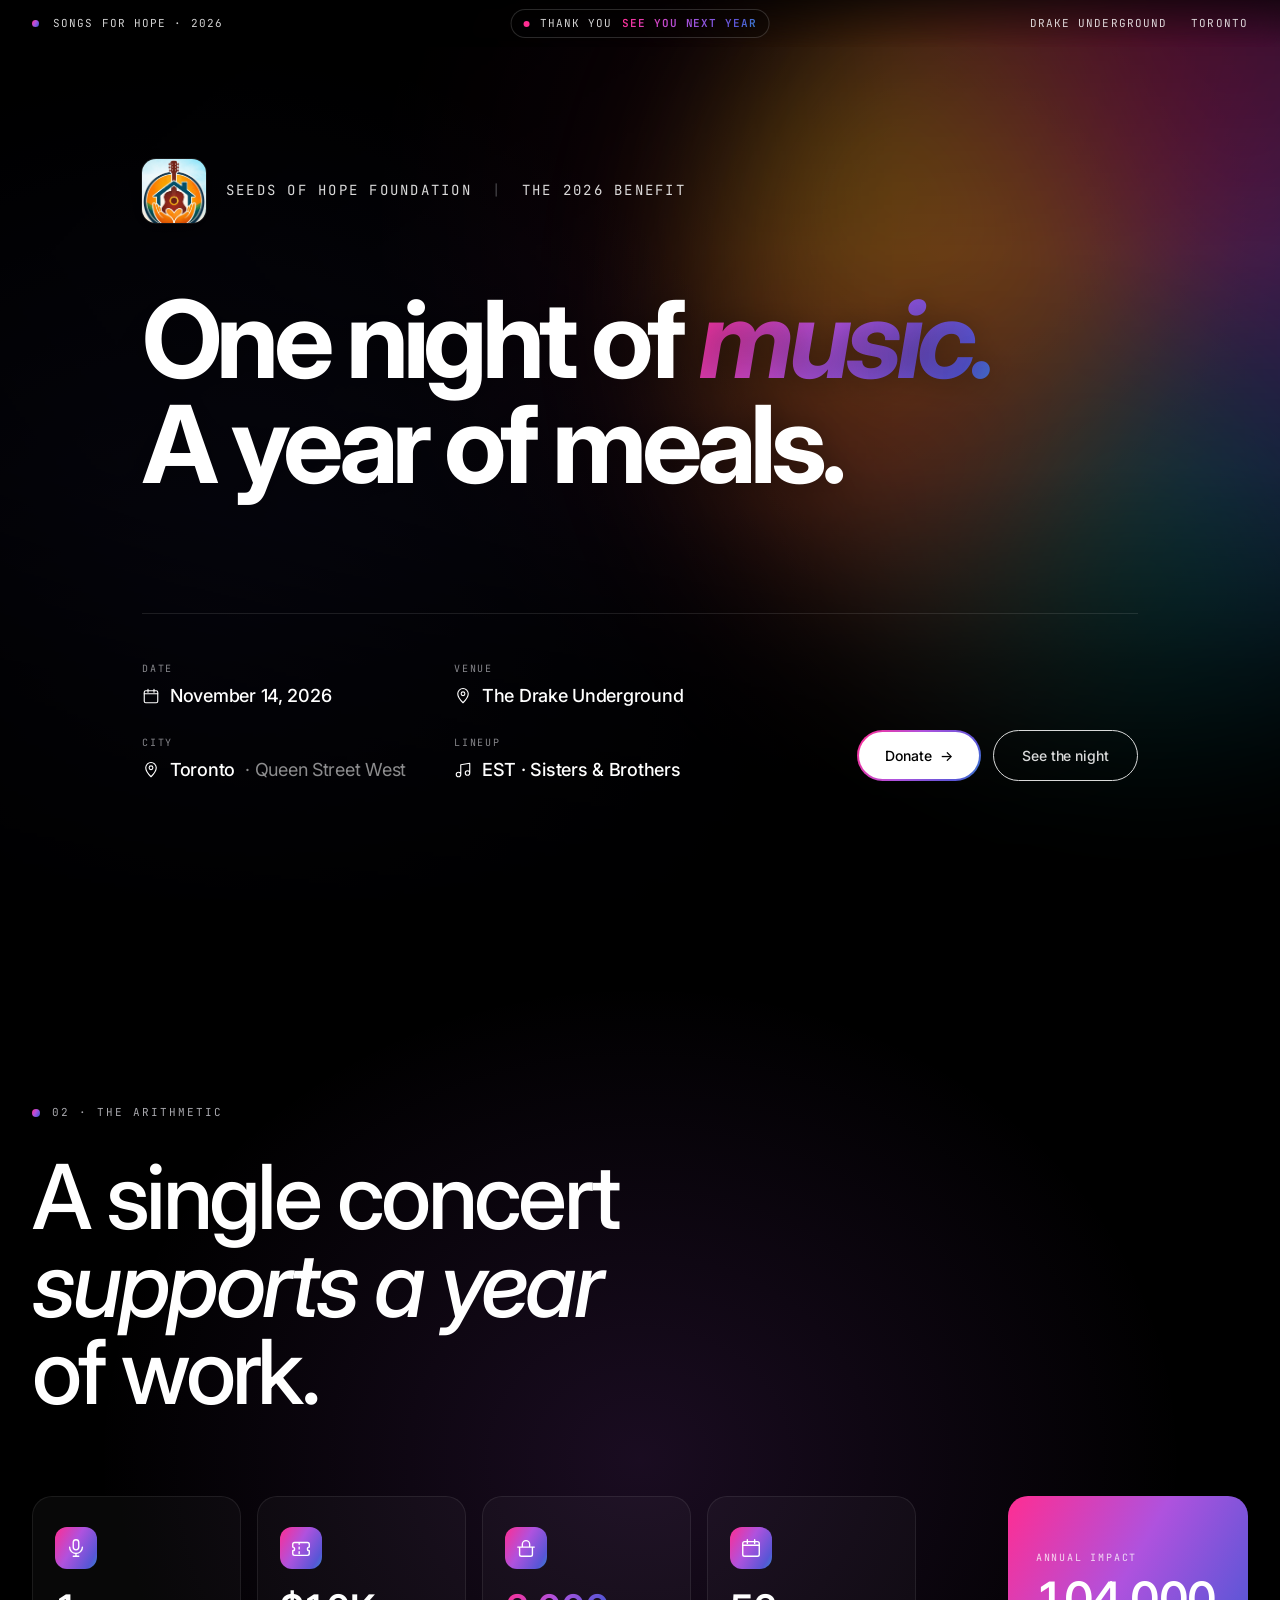
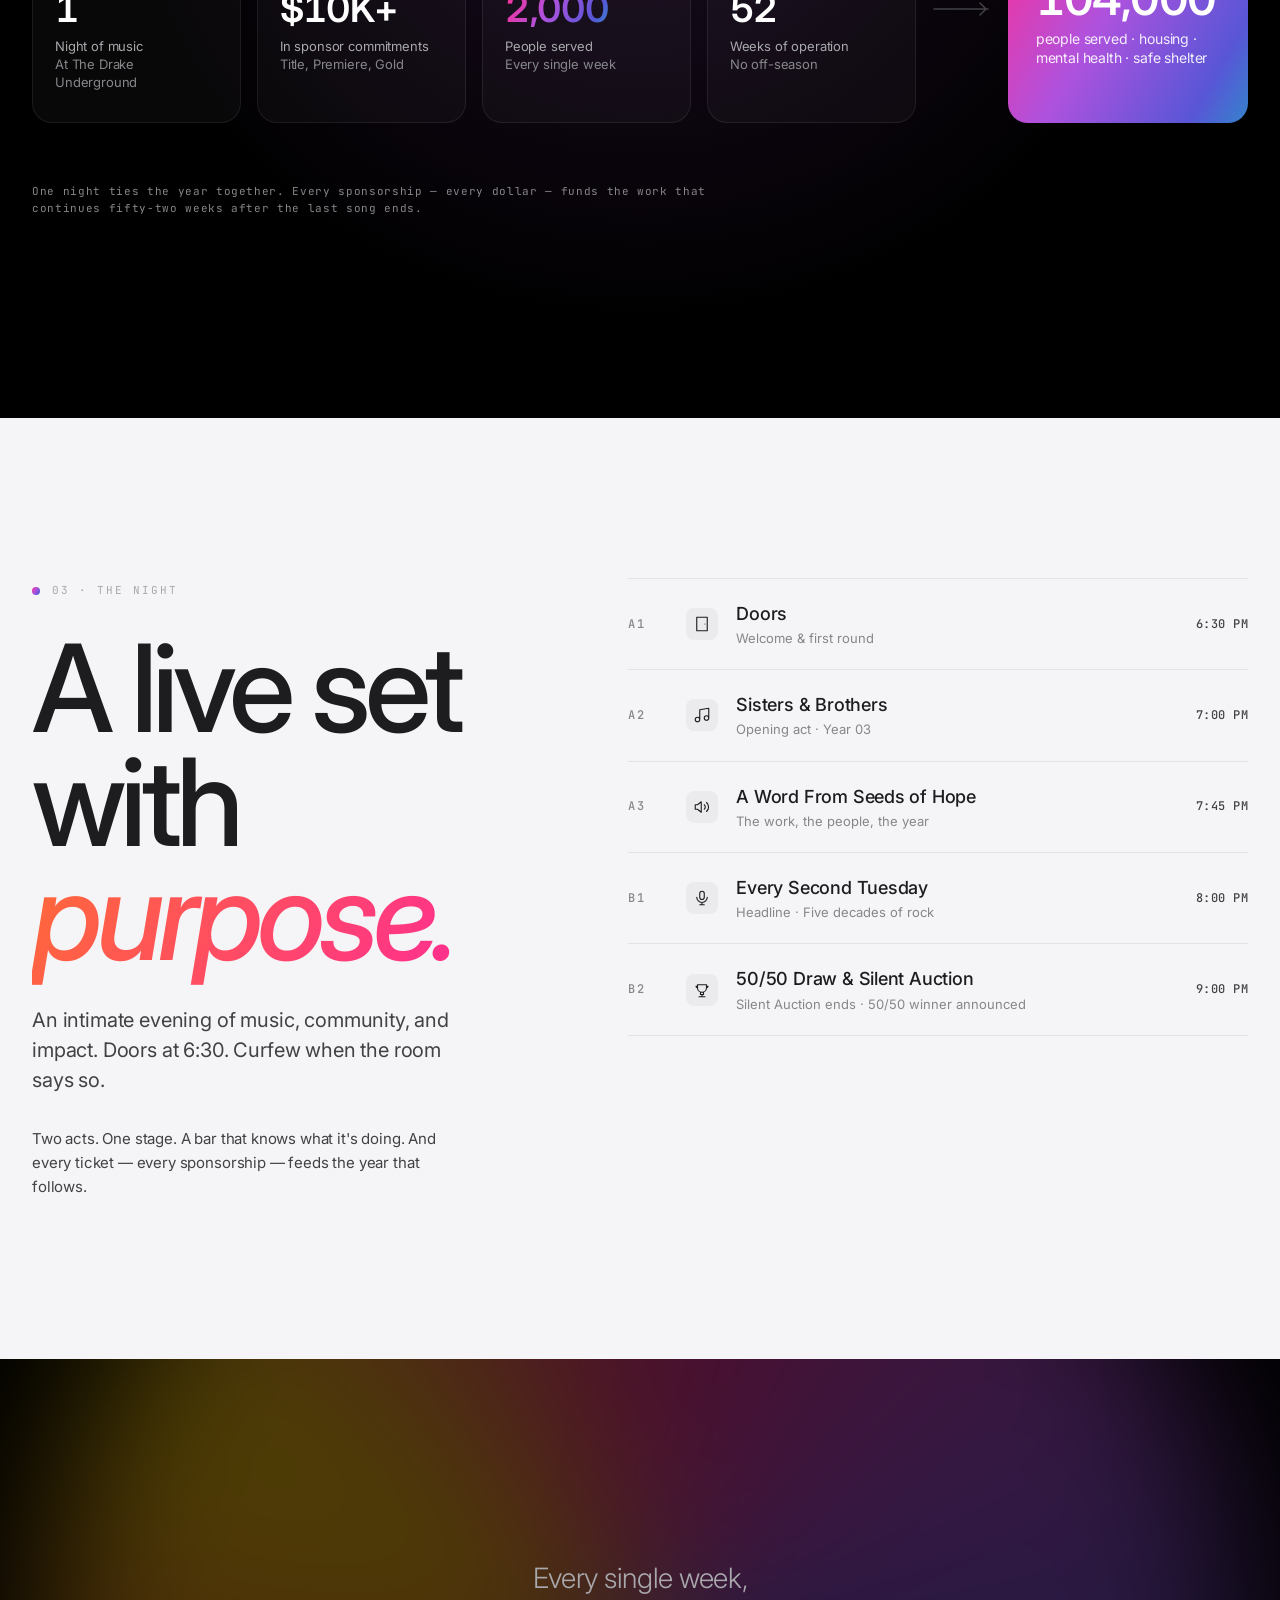
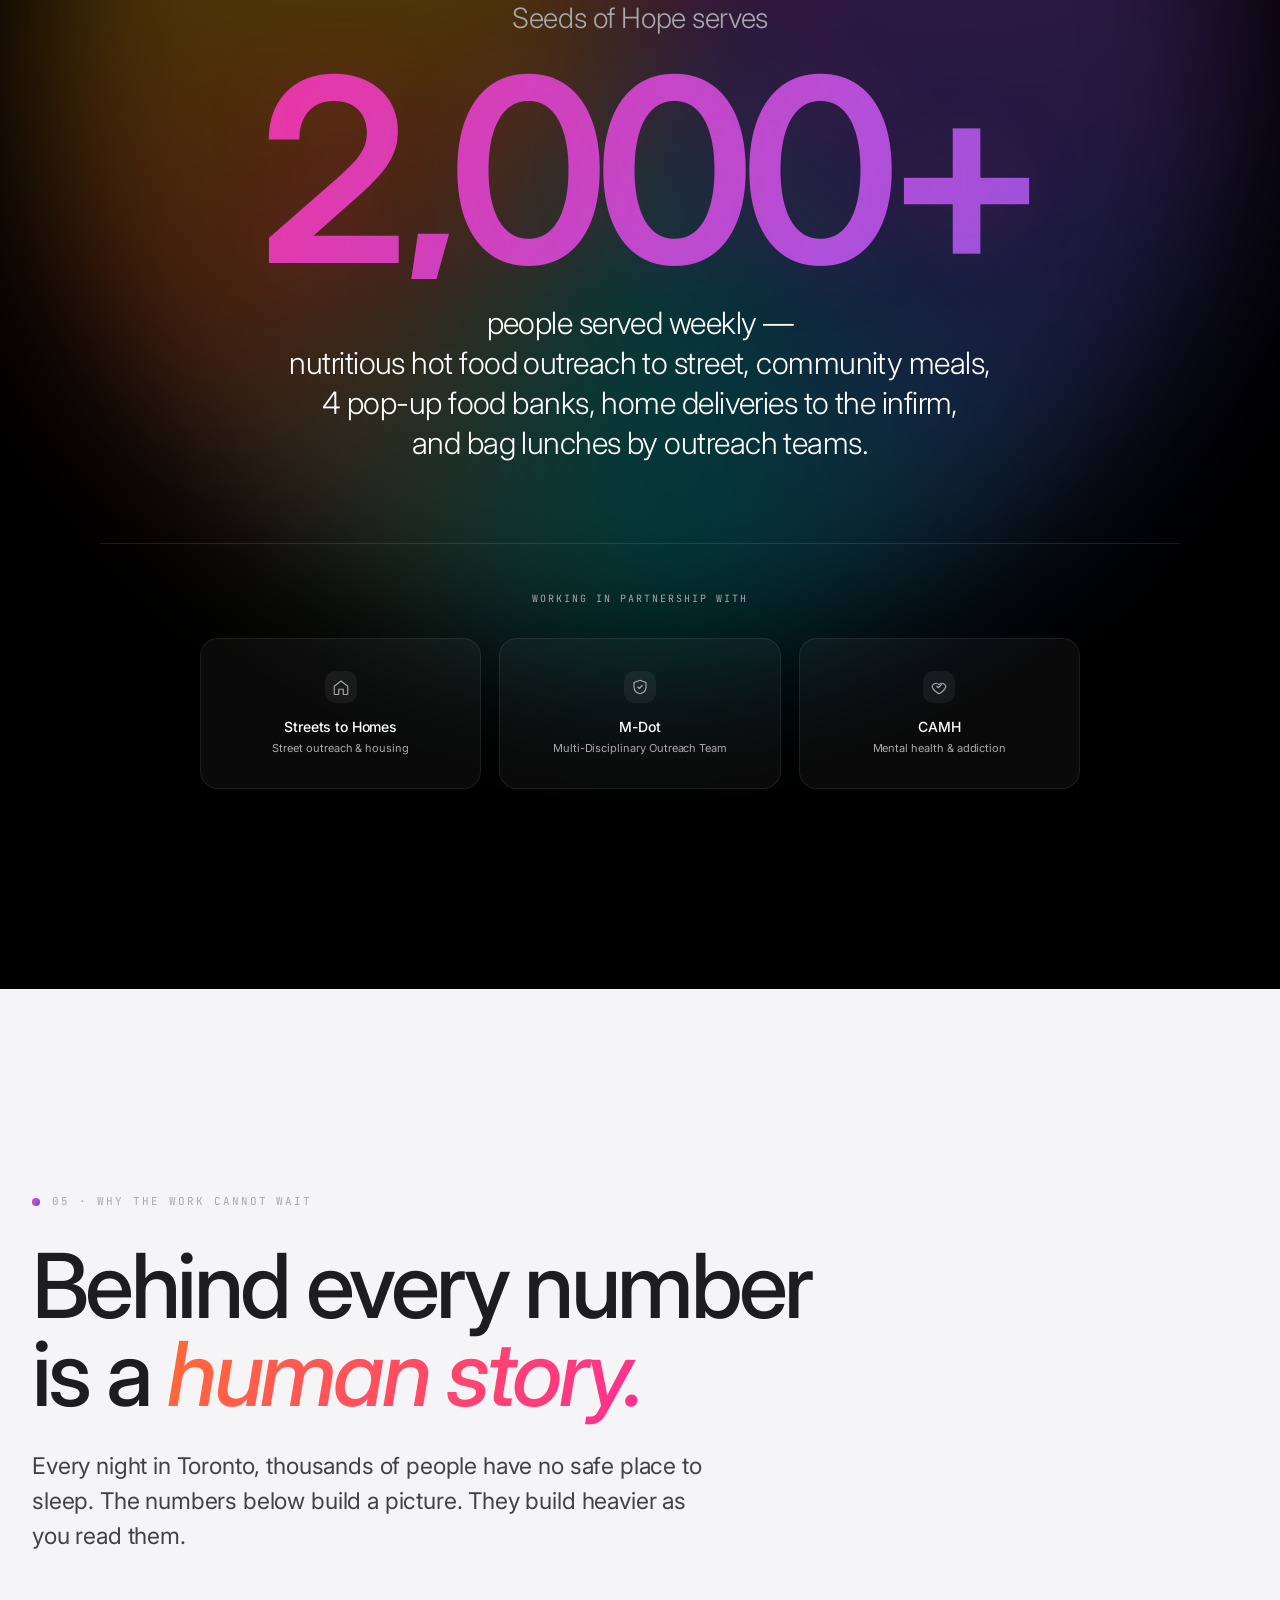
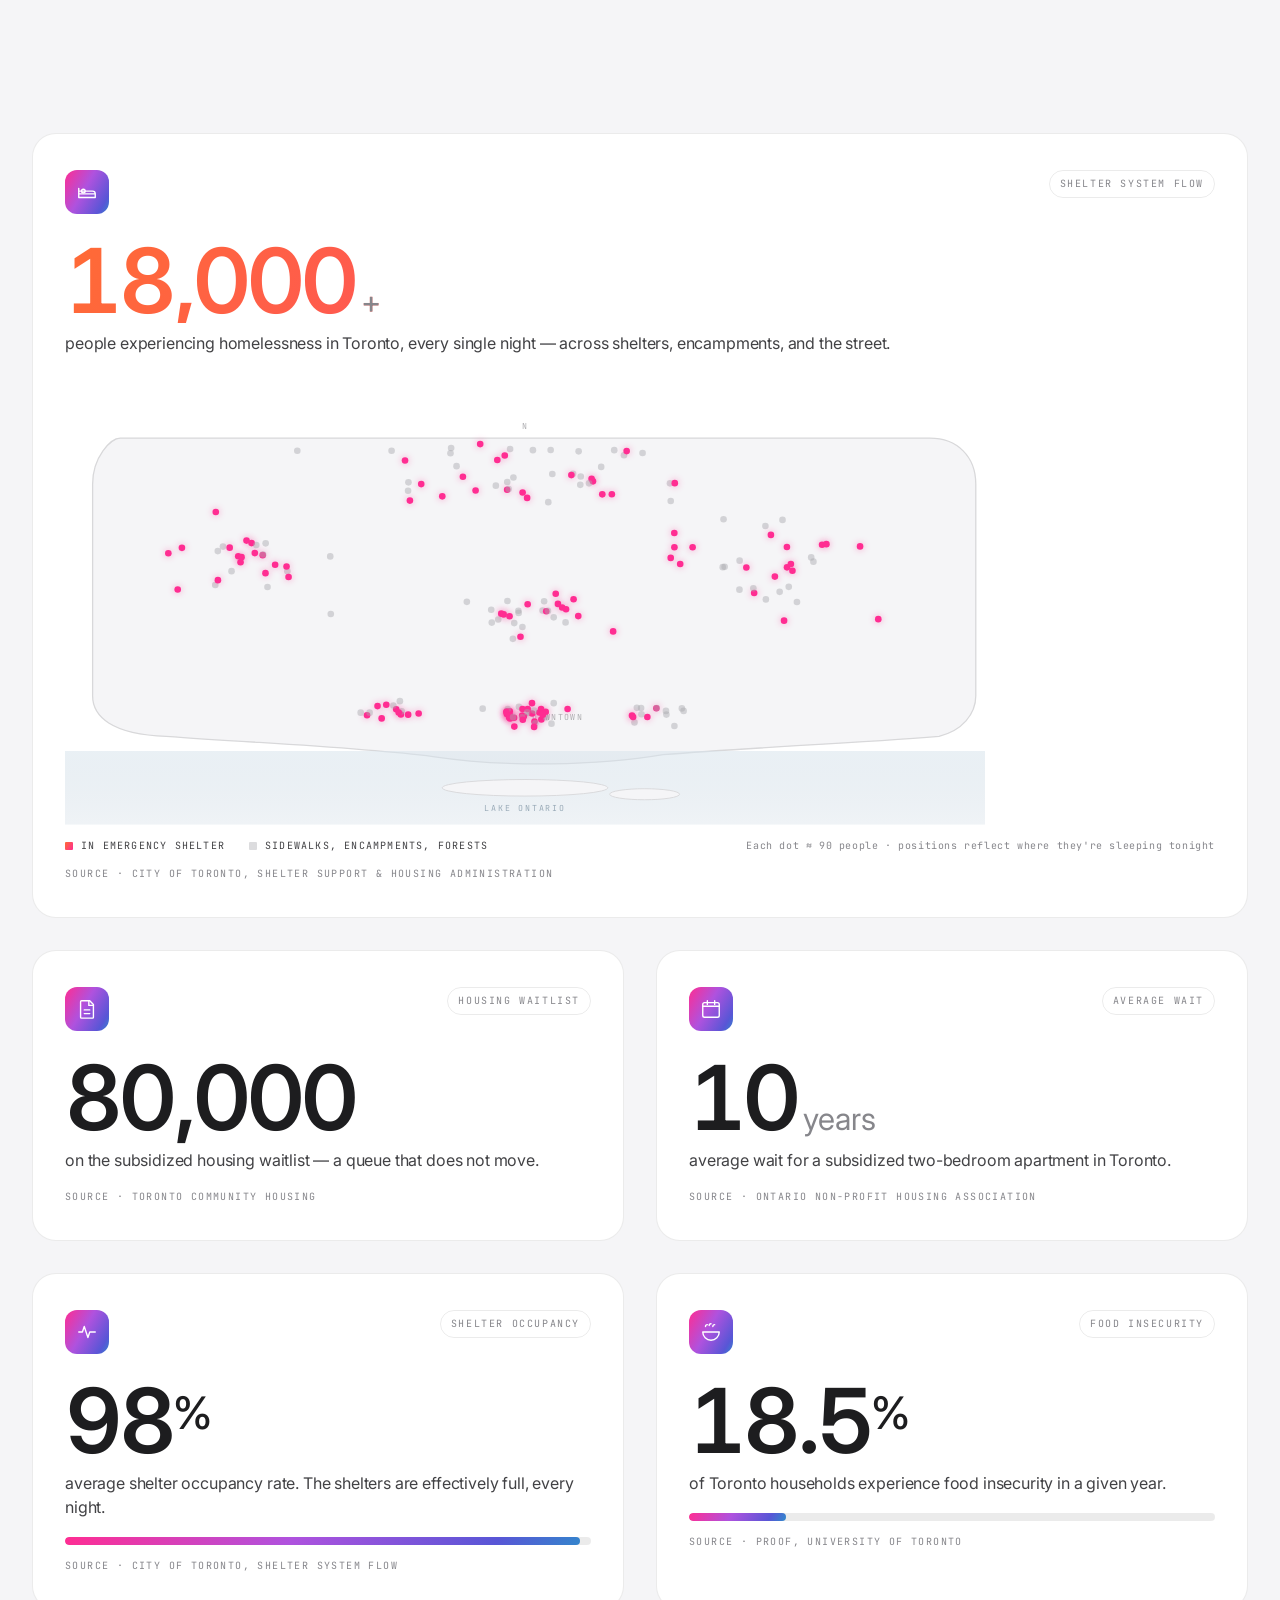
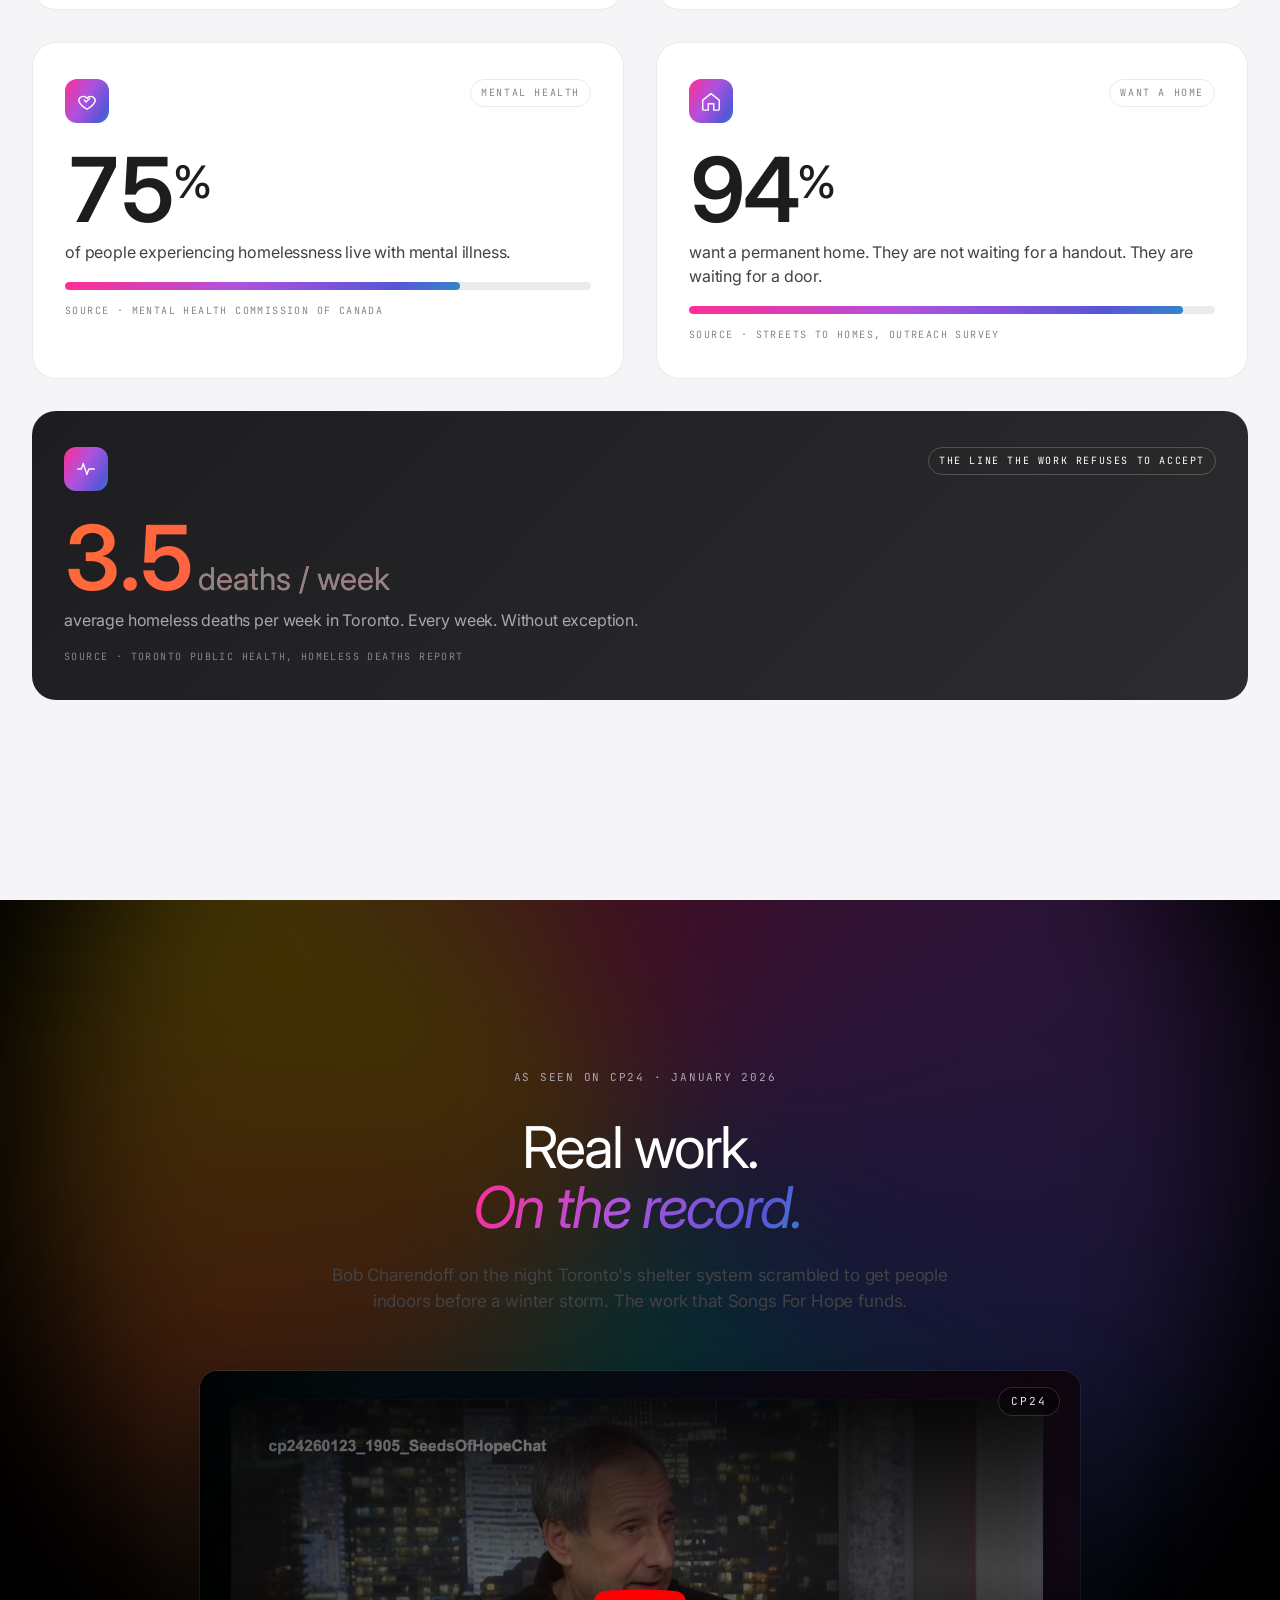
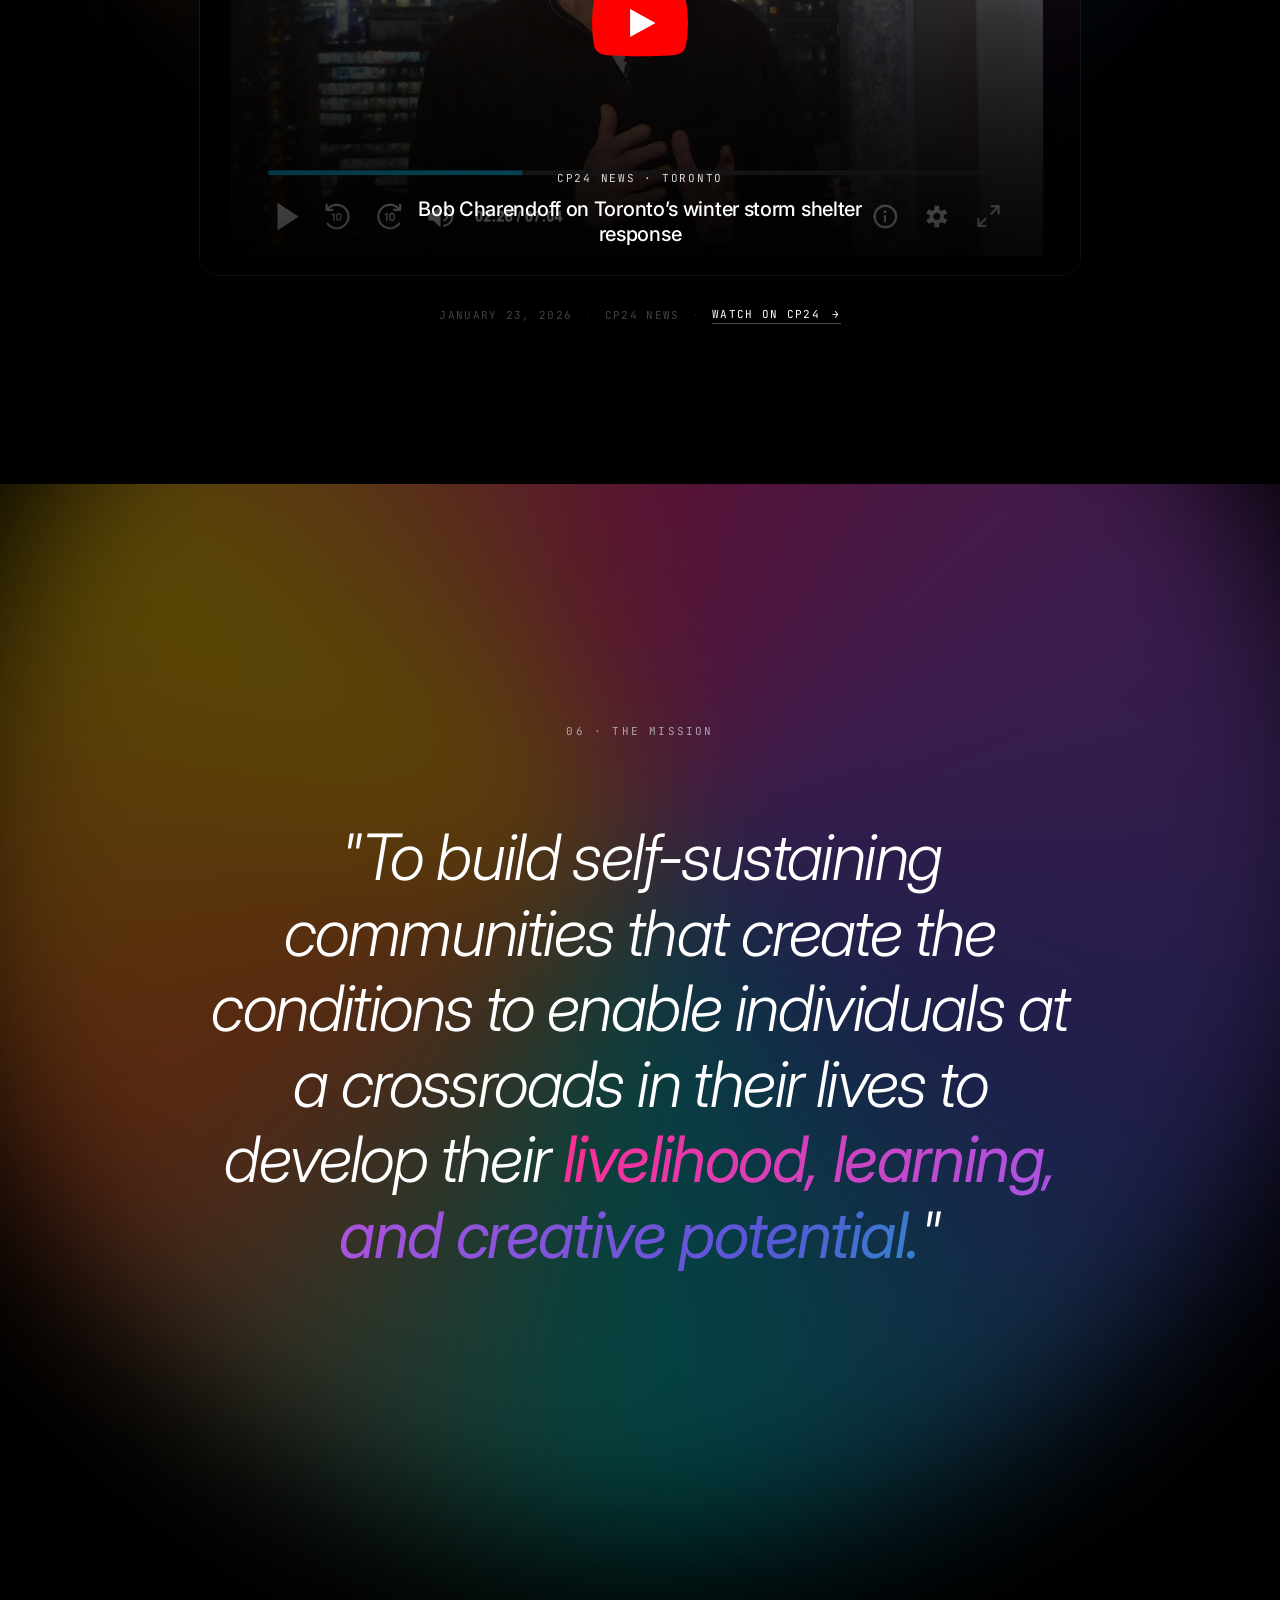
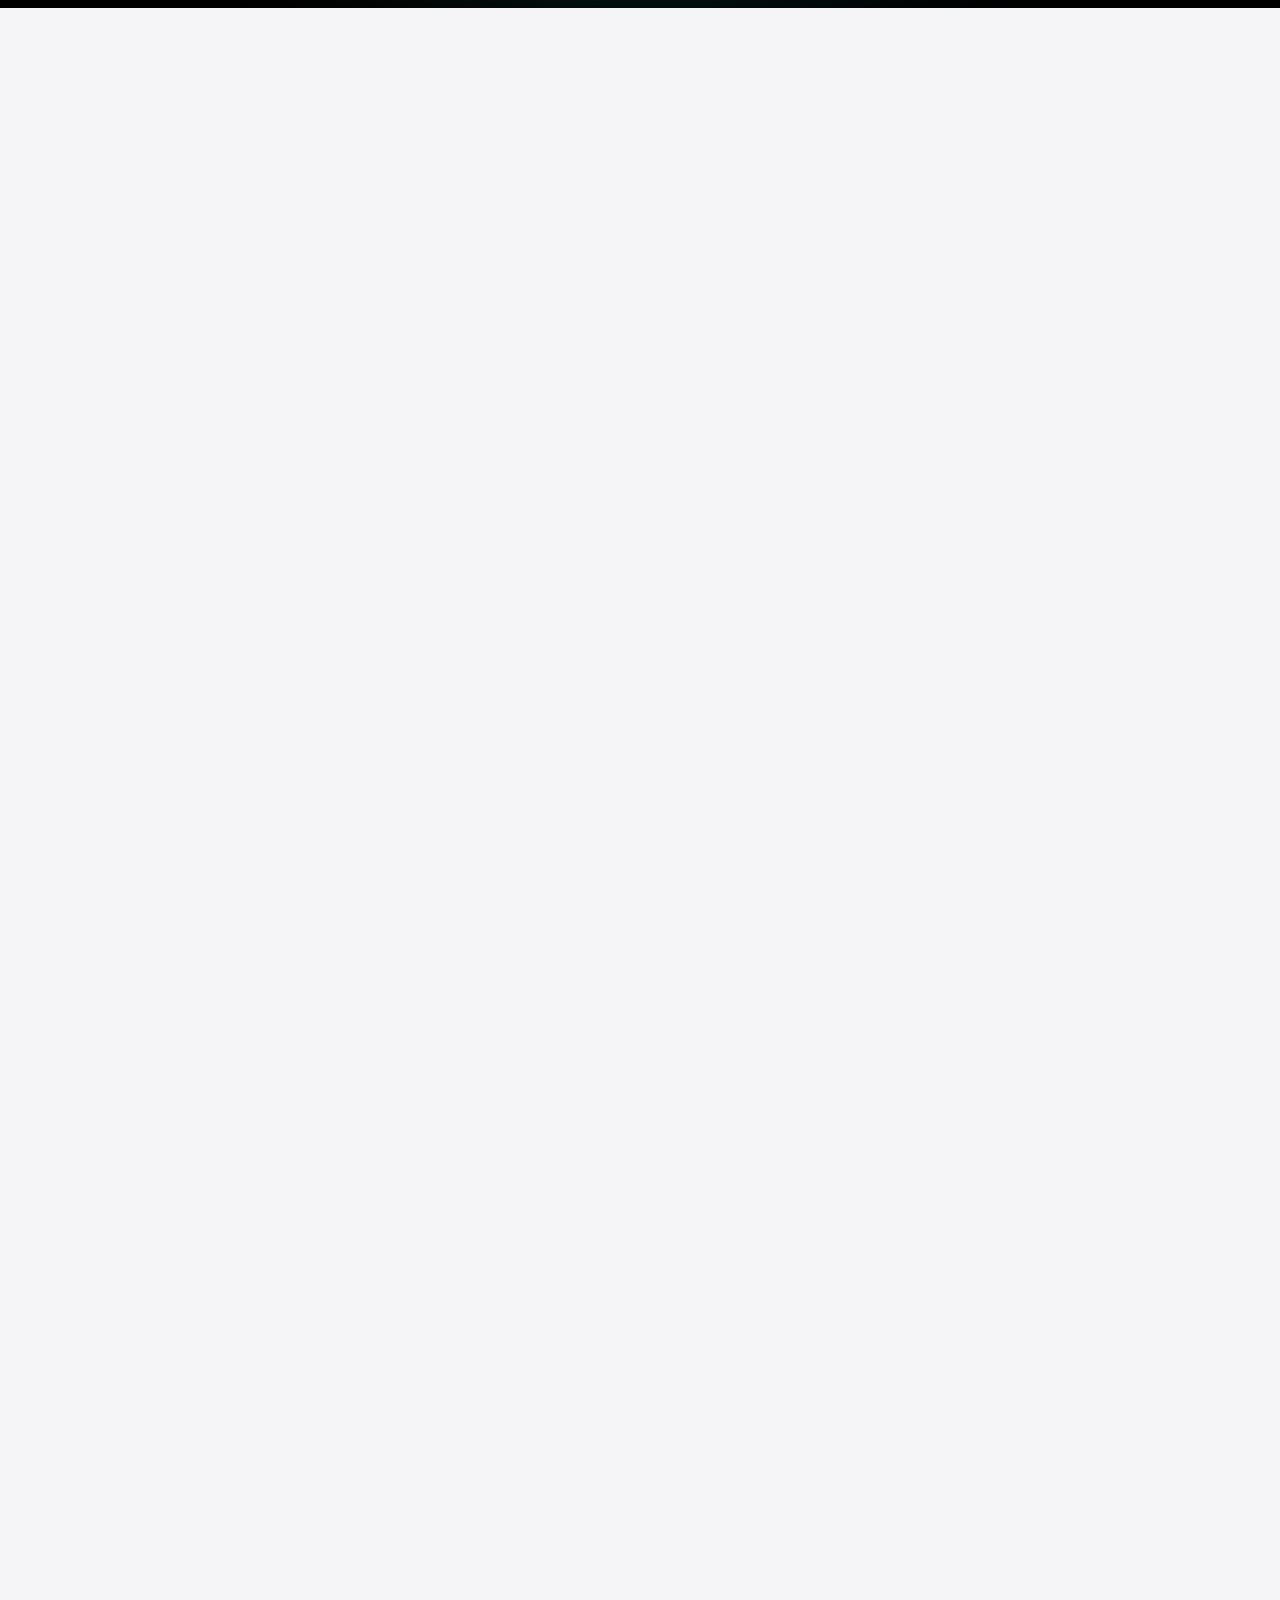
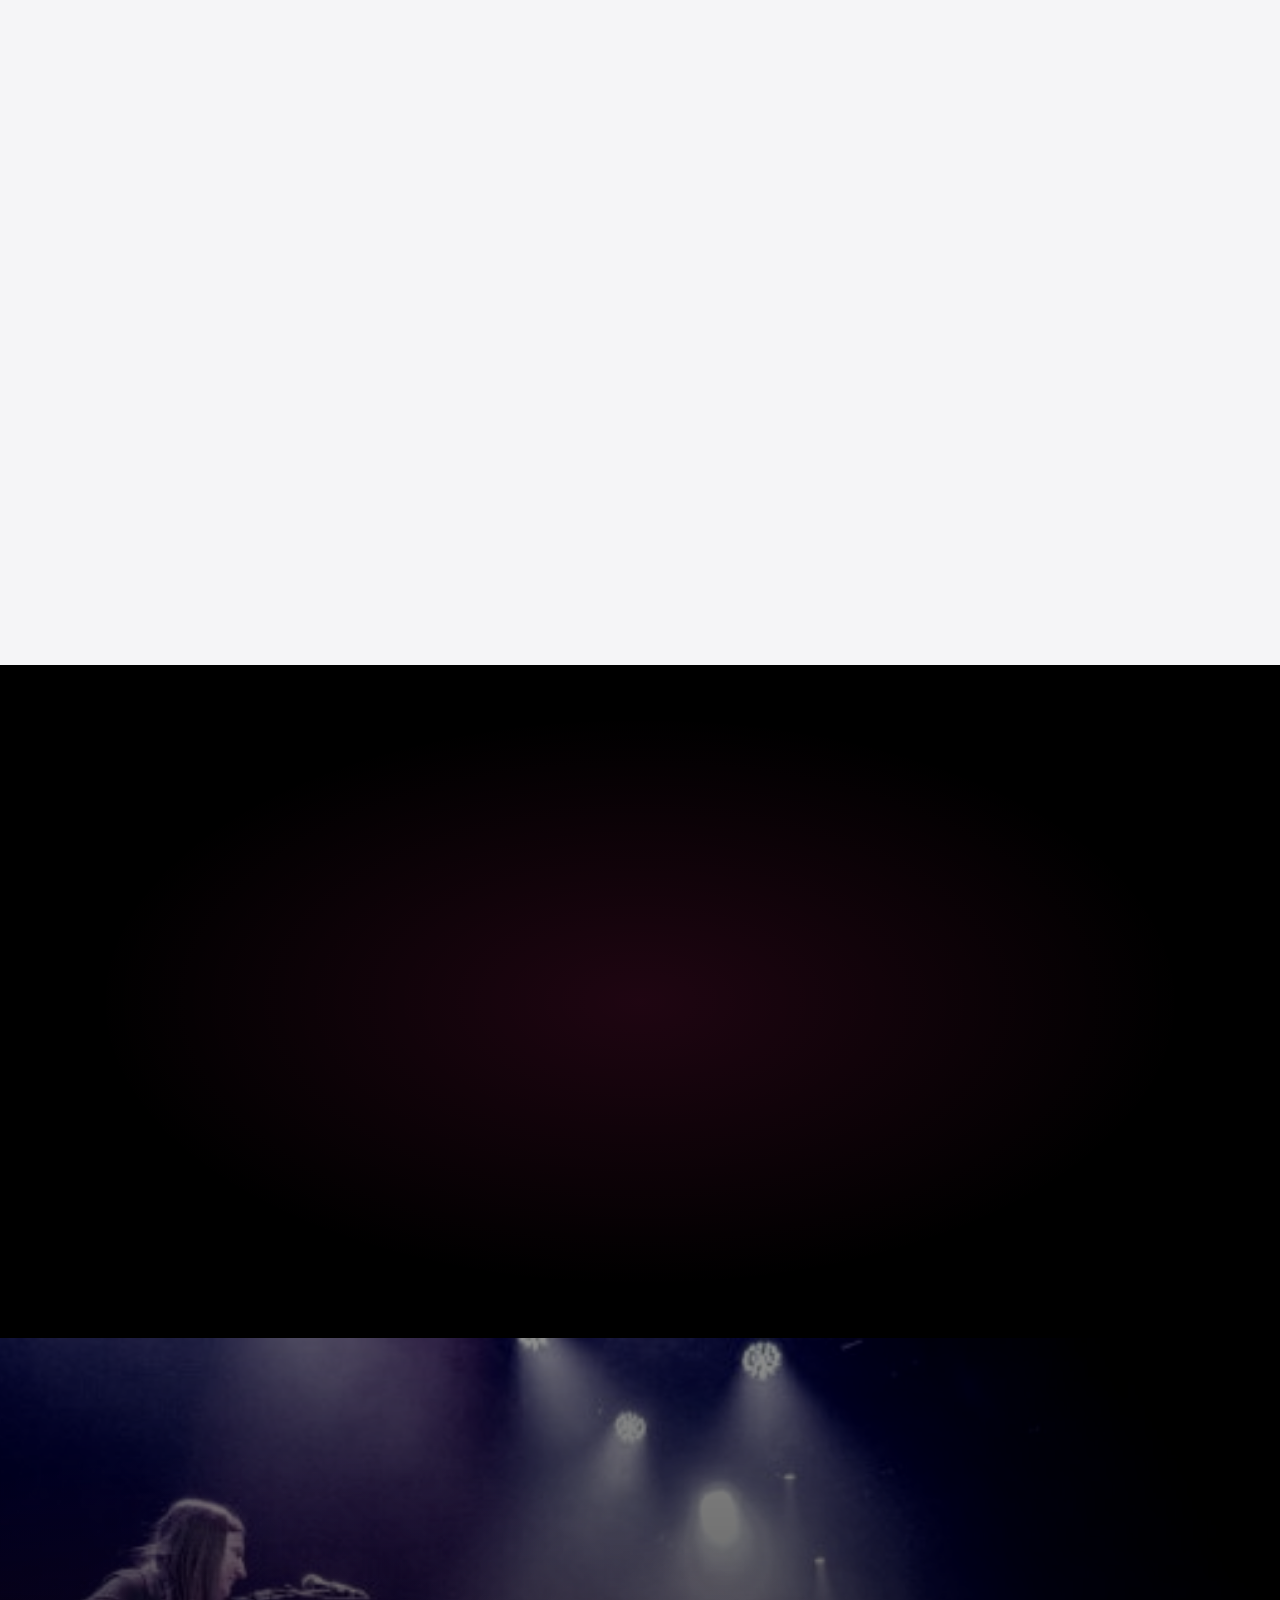
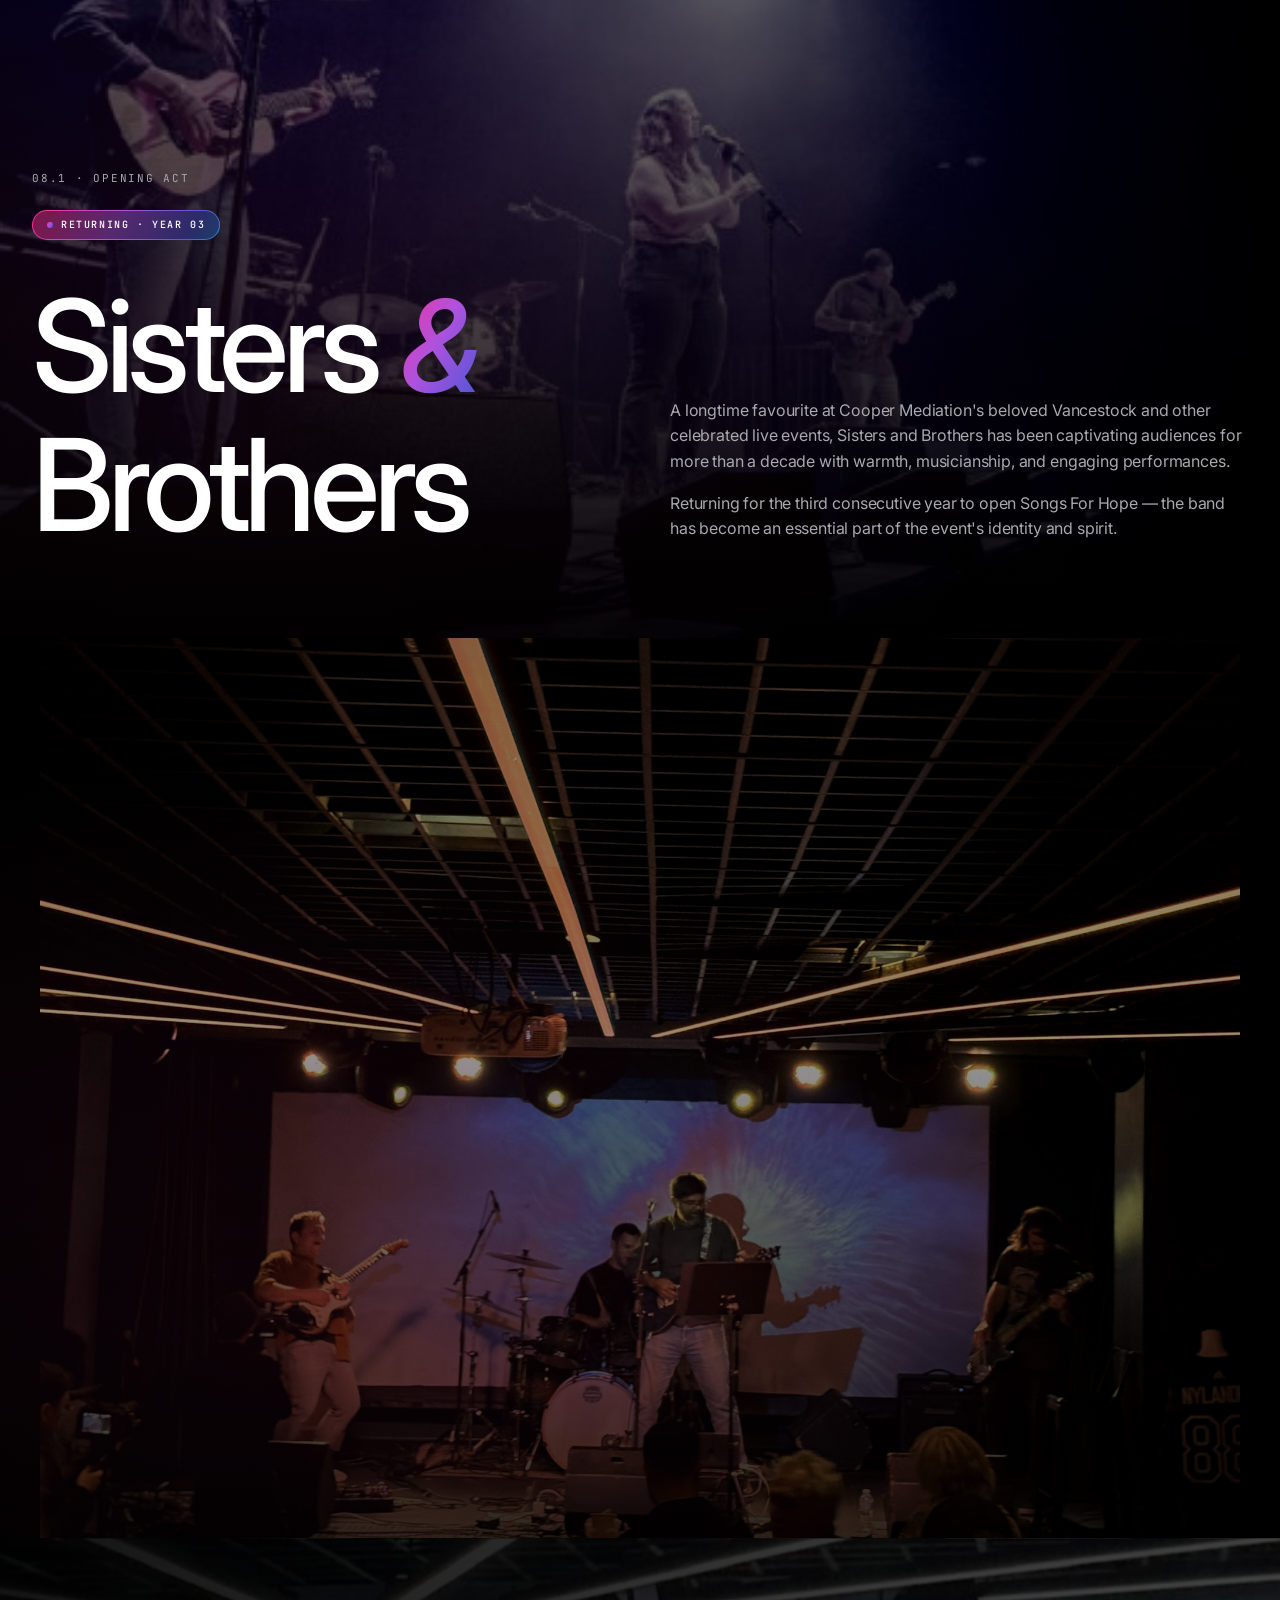
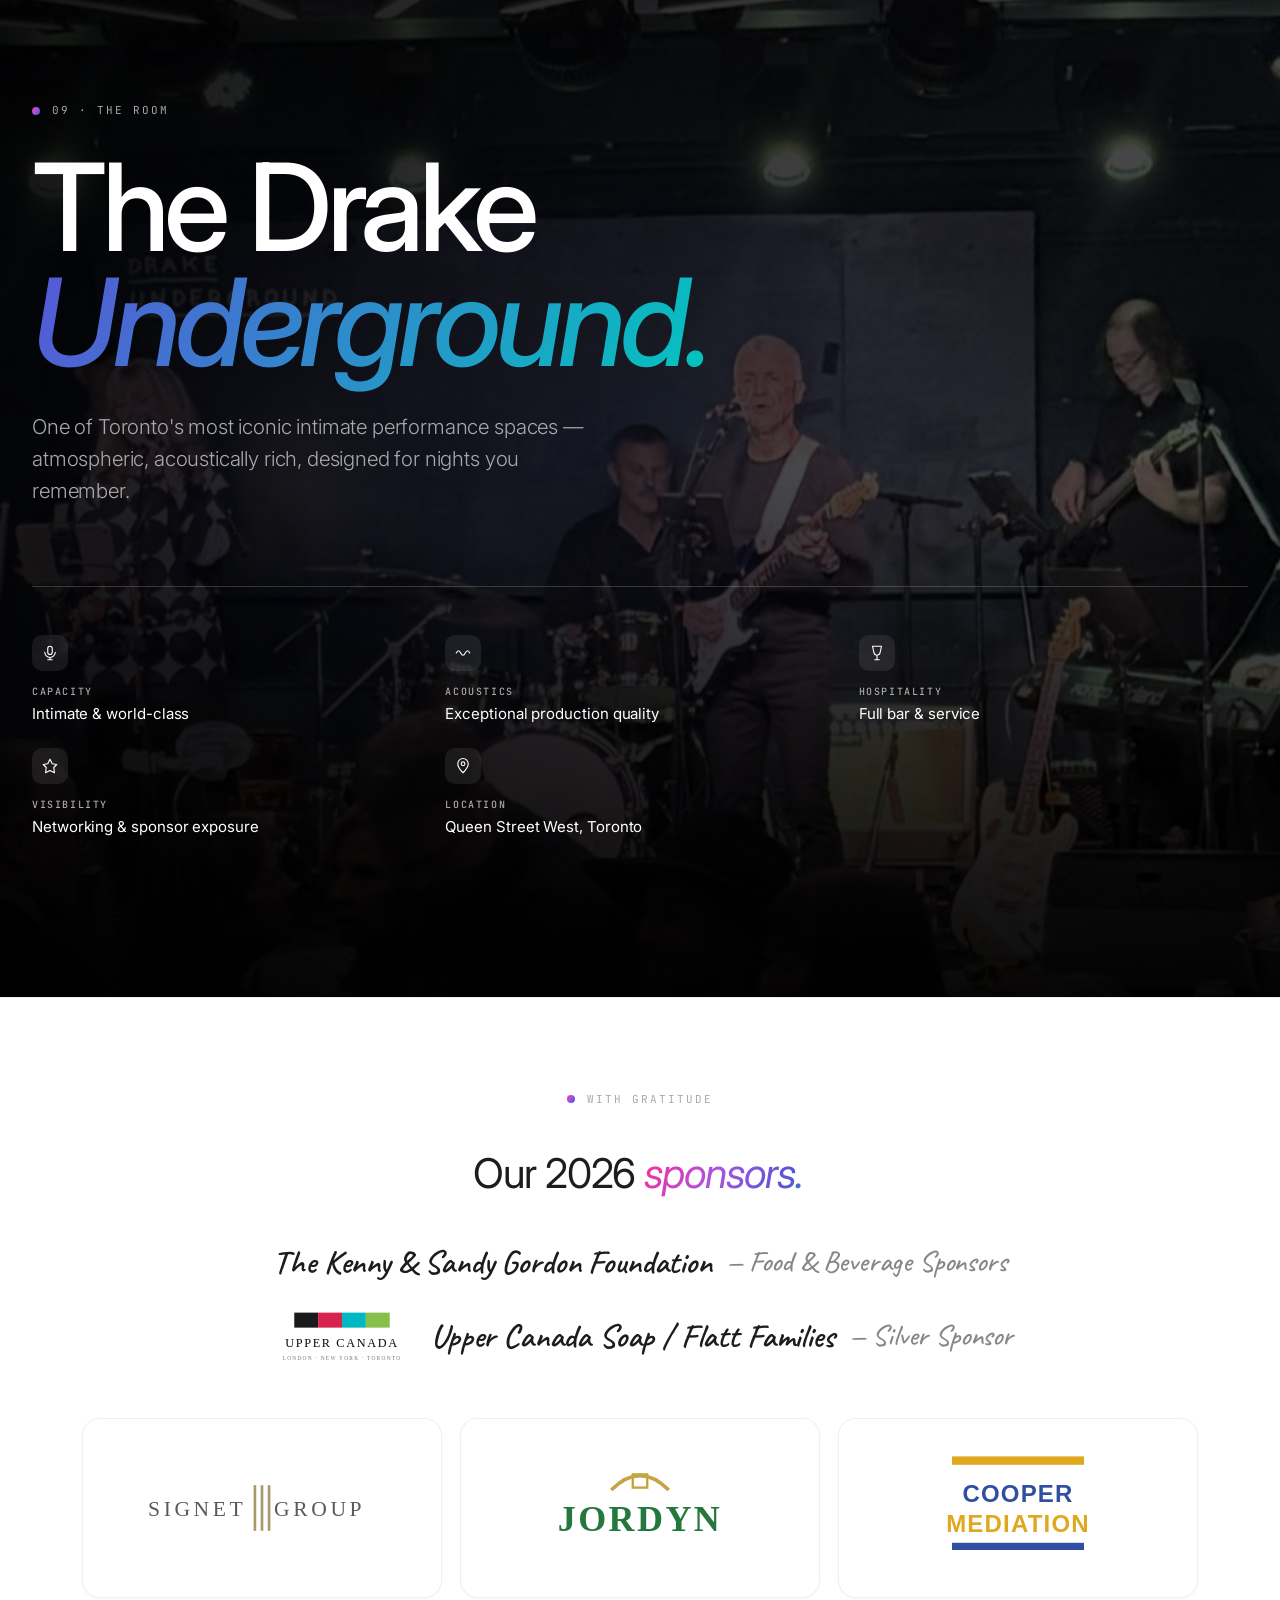
==== index.html @ d9ce5c47 "Homepage is now the 2026 tickets/auction page; sponsorship site moved to /sponsor (footer link); /20" ====
<!doctype html>
<html lang="en">
<head>
<script>
// Disable browser's scroll restoration and any stale hash navigation BEFORE the browser scrolls anywhere.
(function(){
  try {
    if ('scrollRestoration' in history) history.scrollRestoration = 'manual';
    // Strip any stale hash on initial load so the browser does not auto-scroll to a section.
    if (location.hash) {
      history.replaceState(null, '', location.pathname + location.search);
    }
  } catch(e) {}
  // Belt-and-suspenders: scroll to top at multiple lifecycle points.
  var stickTop = function(){ window.scrollTo(0, 0); };
  stickTop();
  document.addEventListener('DOMContentLoaded', stickTop, { once: true });
  window.addEventListener('load', function(){
    stickTop();
    // One more after layout settles (fonts/images).
    setTimeout(stickTop, 50);
  });
})();
</script>
<meta charset="utf-8" />
<meta name="viewport" content="width=device-width, initial-scale=1" />

<!-- Favicon (gradient SFH wordmark) -->
<link rel="icon" type="image/svg+xml" href="/favicon.svg" />
<link rel="apple-touch-icon" sizes="180x180" href="/apple-touch-icon.png" />
<link rel="alternate icon" href="/apple-touch-icon.png" />

<!-- SEO -->
<meta name="description" content="An evening of music and giving in support of Seeds of Hope Foundation. Every Second Tuesday and Sisters &amp; Brothers live at The Drake Underground. Get tickets, donate, and bid in the online auction." />
<meta name="theme-color" content="#0a0a0a" />

<!-- Open Graph / Facebook -->
<meta property="og:type" content="website" />
<meta property="og:url" content="https://www.songsforhope.ca/" />
<meta property="og:title" content="Songs For Hope 2026 · Saturday, November 14 · The Drake Underground" />
<meta property="og:description" content="An evening of music and giving in support of Seeds of Hope Foundation. Every Second Tuesday and Sisters &amp; Brothers live at The Drake Underground. Get tickets, donate, and bid in the online auction." />
<meta property="og:image" content="https://www.songsforhope.ca/photos/sfh2026-og.jpg" />
<meta property="og:image:alt" content="Songs For Hope 2026 event poster. Saturday, November 14, The Drake Underground." />
<meta property="og:image:width" content="1200" />
<meta property="og:image:height" content="630" />
<meta property="og:site_name" content="Songs For Hope 2026" />

<!-- Twitter Card -->
<meta name="twitter:card" content="summary_large_image" />
<meta name="twitter:url" content="https://www.songsforhope.ca/" />
<meta name="twitter:title" content="Songs For Hope 2026 · Saturday, November 14 · The Drake Underground" />
<meta name="twitter:description" content="An evening of music and giving in support of Seeds of Hope Foundation. Every Second Tuesday and Sisters &amp; Brothers live at The Drake Underground. Get tickets, donate, and bid in the online auction." />
<meta name="twitter:image" content="https://www.songsforhope.ca/photos/sfh2026-og.jpg" />

<!-- Canonical -->
<link rel="canonical" href="https://www.songsforhope.ca/" />
<title>Songs For Hope 2026 · Tickets, Donations &amp; Auction</title>
<link rel="preconnect" href="https://fonts.googleapis.com">
<link rel="preconnect" href="https://fonts.gstatic.com" crossorigin>
<link href="https://fonts.googleapis.com/css2?family=Inter:wght@200;300;400;500;600;700;800;900&family=JetBrains+Mono:wght@400;500;600&family=Caveat:wght@500;600&display=swap" rel="stylesheet">
<style>
/* ============ APPLE INTELLIGENCE GRADIENT SYSTEM ============ */
:root {
  --black:#000;
  --near-black:#0a0a0c;
  --carbon:#15171c;
  --ink:#1d1d1f;
  --paper:#f5f5f7;
  --white:#fff;
  --grey-1:#86868b;
  --grey-2:#424245;
  --grey-3:#a8a8ad;
  --grey-4:#d2d2d7;
  --hairline:rgba(0,0,0,.08);
  --hairline-dk:rgba(255,255,255,.1);
  --hairline-dk-bright:rgba(255,255,255,.18);

  /* Apple Intelligence palette */
  --pink:#FF2D92;
  --magenta:#E91A7C;
  --purple:#AF52DE;
  --indigo:#5856D6;
  --blue:#0A84FF;
  --teal:#00C7BE;
  --green:#30D158;
  --yellow:#FFD60A;
  --orange:#FF9F0A;
  --coral:#FF6B35;
  --red:#FF453A;

  --grad-ai:linear-gradient(120deg, #FF2D92 0%, #AF52DE 22%, #5856D6 42%, #00C7BE 62%, #FF6B35 82%, #FFD60A 100%);
  --grad-ai-2:linear-gradient(135deg, #FF2D92, #AF52DE, #5856D6, #00C7BE, #FF6B35);
  --grad-warm:linear-gradient(120deg, #FF6B35, #FF2D92, #AF52DE);
  --grad-cool:linear-gradient(120deg, #5856D6, #00C7BE, #30D158);
  --grad-night:linear-gradient(135deg, #5856D6 0%, #AF52DE 50%, #FF2D92 100%);

  /* Type scale tokens */
  --h2-section: clamp(56px, 7vw, 132px);
  --h2-hero:    clamp(72px, 9.5vw, 180px);

  /* Section rhythm tokens */
  --pad-section: clamp(120px, 14vw, 200px);
  --pad-deep:    clamp(140px, 16vw, 240px);
}

@property --grad-angle {
  syntax: '<angle>';
  initial-value: 0deg;
  inherits: false;
}

*{box-sizing:border-box;margin:0;padding:0;}
html{scroll-behavior:smooth;-webkit-font-smoothing:antialiased;-moz-osx-font-smoothing:grayscale;}
body{
  font-family:'Inter','SF Pro Display',-apple-system,BlinkMacSystemFont,system-ui,sans-serif;
  background:var(--black);
  color:var(--white);
  line-height:1.4;
  letter-spacing:-.01em;
  overflow-x:hidden;
}
.mono{font-family:'JetBrains Mono',ui-monospace,Menlo,monospace;}
img{max-width:100%;display:block;}
::selection{background:var(--pink); color:var(--white);}

.wrap{max-width:1280px;margin:0 auto;padding:0 32px;position:relative;}
.wrap-tight{max-width:960px;margin:0 auto;padding:0 32px;position:relative;}
.wrap-wide{max-width:1280px;margin:0 auto;padding:0 48px;position:relative;}

/* ============ GRADIENT UTILS ============ */
.grad-text{
  background: var(--grad-ai);
  background-size: 200% 200%;
  -webkit-background-clip:text;
  background-clip:text;
  color:transparent;
  animation: gradient-drift 14s ease-in-out infinite;
}
@keyframes gradient-drift{
  0%, 100% { background-position: 0% 50%; }
  50% { background-position: 100% 50%; }
}
.grad-text-warm{
  background: var(--grad-warm);
  background-size: 200% 200%;
  -webkit-background-clip:text;
  background-clip:text;
  color:transparent;
  animation: gradient-drift 12s ease-in-out infinite;
}

/* Animated conic halo */
.conic-halo{
  position:absolute;
  border-radius:50%;
  background: conic-gradient(from var(--grad-angle, 0deg),
    #FF2D92, #AF52DE, #5856D6, #00C7BE, #FF6B35, #FFD60A, #FF2D92);
  filter: blur(80px);
  opacity:.55;
  animation: spin 16s linear infinite;
}
@keyframes spin{ to { --grad-angle: 360deg; transform: rotate(360deg); } }

/* Animated gradient border (Apple Intelligence-style edge glow) */
.ai-border{
  position:relative;
  background: var(--carbon);
  border-radius:24px;
  overflow:hidden;
}
.ai-border::before{
  content:'';
  position:absolute;
  inset:-2px;
  border-radius:inherit;
  padding:2px;
  background: conic-gradient(from var(--grad-angle, 0deg),
    #FF2D92, #AF52DE, #5856D6, #00C7BE, #FF6B35, #FFD60A, #FF2D92);
  -webkit-mask: linear-gradient(#fff 0 0) content-box, linear-gradient(#fff 0 0);
  mask: linear-gradient(#fff 0 0) content-box, linear-gradient(#fff 0 0);
  -webkit-mask-composite: xor;
  mask-composite: exclude;
  animation: spin 10s linear infinite;
  pointer-events:none;
  z-index:1;
}
.ai-border > *{position:relative; z-index:2;}

/* Glass card */
.glass{
  background: rgba(255,255,255,.04);
  backdrop-filter: blur(40px) saturate(1.2);
  -webkit-backdrop-filter: blur(40px) saturate(1.2);
  border: 1px solid rgba(255,255,255,.08);
  border-radius:24px;
}
.glass-light{
  background: rgba(255,255,255,.7);
  backdrop-filter: blur(30px) saturate(1.2);
  -webkit-backdrop-filter: blur(30px) saturate(1.2);
  border: 1px solid rgba(0,0,0,.06);
  border-radius:24px;
}

/* Mesh backgrounds */
.mesh-1{
  background:
    radial-gradient(circle at 15% 25%, rgba(255,45,146,.25) 0%, transparent 45%),
    radial-gradient(circle at 85% 15%, rgba(175,82,222,.22) 0%, transparent 50%),
    radial-gradient(circle at 75% 80%, rgba(0,199,190,.2) 0%, transparent 55%),
    radial-gradient(circle at 25% 80%, rgba(255,107,53,.18) 0%, transparent 50%),
    var(--black);
}
.mesh-2{
  background:
    radial-gradient(circle at 70% 30%, rgba(88,86,214,.32) 0%, transparent 50%),
    radial-gradient(circle at 30% 70%, rgba(255,45,146,.25) 0%, transparent 50%),
    var(--black);
}
.mesh-3{
  background:
    radial-gradient(ellipse at 50% 0%, rgba(255,45,146,.18) 0%, transparent 45%),
    radial-gradient(ellipse at 0% 100%, rgba(88,86,214,.22) 0%, transparent 50%),
    radial-gradient(ellipse at 100% 100%, rgba(0,199,190,.18) 0%, transparent 50%),
    var(--black);
}
.mesh-warm{
  background:
    radial-gradient(circle at 30% 30%, rgba(255,45,146,.4) 0%, transparent 50%),
    radial-gradient(circle at 70% 70%, rgba(255,107,53,.35) 0%, transparent 50%),
    radial-gradient(circle at 50% 50%, rgba(175,82,222,.3) 0%, transparent 60%),
    var(--black);
}

/* ============ TOP BAR ============ */
.topbar{
  position:fixed;
  top:0;left:0;right:0;
  z-index:60;
  display:flex;
  justify-content:space-between;
  align-items:center;
  padding:16px 32px;
  font-family:'JetBrains Mono',monospace;
  font-size:11px;
  letter-spacing:.1em;
  text-transform:uppercase;
  pointer-events:none;
  color:rgba(255,255,255,.82);
  background: linear-gradient(180deg, rgba(0,0,0,.55) 0%, rgba(0,0,0,0) 100%);
  backdrop-filter: blur(14px) saturate(1.1);
  -webkit-backdrop-filter: blur(14px) saturate(1.1);
  transition: color .35s ease, background .35s ease;
}
.topbar.on-light{
  color:rgba(0,0,0,.7);
  background: linear-gradient(180deg, rgba(255,255,255,.55) 0%, rgba(255,255,255,0) 100%);
}
.topbar .left{display:flex; gap:14px; align-items:center;}
.topbar .right{display:flex; gap:24px;}
.topbar .dot{
  width:7px; height:7px;
  border-radius:50%;
  background: var(--grad-ai);
  background-size:200% 200%;
  animation: gradient-drift 6s ease-in-out infinite, pulse-soft 2s ease-in-out infinite;
}
@keyframes pulse-soft{0%,100%{transform:scale(1); box-shadow:0 0 0 0 rgba(255,45,146,.6);} 70%{transform:scale(.9); box-shadow:0 0 0 8px rgba(255,45,146,0);}}

/* (tracknav removed) */

/* ============ TYPE ============ */
.kicker{
  font-family:'JetBrains Mono',monospace;
  font-size:11px;
  letter-spacing:.18em;
  text-transform:uppercase;
  color:var(--grey-3);
  display:inline-flex;
  align-items:center;
  gap:12px;
  margin-bottom:32px;
}
.kicker .grad-dot{
  width:8px; height:8px;
  border-radius:50%;
  background: var(--grad-ai);
  background-size:200% 200%;
  animation: gradient-drift 8s ease-in-out infinite;
  flex-shrink:0;
}
.kicker.center{justify-content:center;}
.bg-light .kicker{color:var(--grey-1);}

/* ============ HERO ============ */
.hero{
  position:relative;
  min-height:100vh;
  display:flex;
  align-items:center;
  padding:120px 0 80px;
  overflow:hidden;
  background:var(--black);
}
.hero .conic-halo{
  width:900px; height:900px;
  top:-15%; right:-25%;
  opacity:.35;
}
.hero:before{
  content:'';
  position:absolute;
  inset:0;
  background:
    radial-gradient(circle at 75% 25%, rgba(255,45,146,.14) 0%, transparent 50%),
    radial-gradient(circle at 15% 75%, rgba(88,86,214,.16) 0%, transparent 50%);
  z-index:0;
}
.hero-slideshow{
  position:absolute;
  inset:0;
  width:100%;
  height:100%;
  z-index:0;
  overflow:hidden;
}
.hero-photo{
  position:absolute;
  inset:0;
  width:100%;
  height:100%;
  object-fit:cover;
  opacity:0;
  filter: saturate(1.05) contrast(1.02);
  animation: heroFade 10s infinite;
  animation-fill-mode: both;
  will-change: opacity;
}
.hero-photo:nth-child(1){animation-delay:0s;}
.hero-photo:nth-child(2){animation-delay:2s;}
.hero-photo:nth-child(3){animation-delay:4s;}
.hero-photo:nth-child(4){animation-delay:6s;}
.hero-photo:nth-child(5){animation-delay:8s;}
@keyframes heroFade{
  0%   {opacity:0;}
  5%   {opacity:.55;}
  20%  {opacity:.55;}
  25%  {opacity:0;}
  100% {opacity:0;}
}
@media (prefers-reduced-motion: reduce){
  .hero-photo{animation:none; opacity:0;}
  .hero-photo:nth-child(1){opacity:.55;}
}
.hero-photo-overlay{
  position:absolute;
  inset:0;
  background:
    linear-gradient(180deg, rgba(0,0,0,.35) 0%, rgba(0,0,0,.55) 55%, rgba(0,0,0,.85) 100%),
    radial-gradient(ellipse at 30% 40%, rgba(0,0,0,0) 0%, rgba(0,0,0,.4) 70%);
  z-index:1;
  pointer-events:none;
}
.hero .wrap{position:relative; z-index:2;}
.hero-grid-main{
  display:grid;
  grid-template-columns: 1fr;
  gap:64px;
  align-items:center;
}
.hero-copy{ min-width:0; }
.hero-stage{
  display:flex;
  align-items:center;
  gap:20px;
  margin-bottom:64px;
  font-family:'JetBrains Mono',monospace;
  font-size:14px;
  letter-spacing:.16em;
  text-transform:uppercase;
  color:rgba(255,255,255,.85);
  flex-wrap:wrap;
}
.hero-stage img.sfh-emblem{
  width:64px; height:64px;
  border-radius:14px;
  object-fit:cover;
  box-shadow: 0 4px 16px rgba(0,0,0,.4), 0 0 0 1px rgba(255,255,255,.1);
}
.hero-stage img{
  width:64px; height:64px;
  border-radius:14px;
  object-fit:cover;
}
.hero-stage .pipe{color:var(--grey-1); opacity:.5;}
@media (max-width: 540px){
  .hero-stage .pipe{display:none;}
  .hero-stage{gap:8px 14px;}
  .hero-stage img.sfh-emblem, .hero-stage img{width:48px; height:48px; border-radius:10px;}
}
.hero-thesis{
  font-size:clamp(52px, 6.8vw, 110px);
  line-height:1.02;
  letter-spacing:-.045em;
  font-weight:400;
  margin-bottom:48px;
  color:var(--white);
}
.hero-thesis em{
  font-style:italic;
  font-weight:300;
  background: var(--grad-ai);
  background-size:200% 200%;
  -webkit-background-clip:text;
  background-clip:text;
  color:transparent;
  animation: gradient-drift 12s ease-in-out infinite;
}
.hero-thesis strong{font-weight:600;}
.hero-grid-bottom{
  display:grid;
  grid-template-columns: 1.6fr 1fr;
  gap:60px;
  align-items:end;
  margin-top:60px;
  border-top:1px solid var(--hairline-dk);
  padding-top:48px;
}
.hero-set{
  display:grid;
  grid-template-columns: repeat(2, 1fr);
  gap:28px 48px;
}
.hero-set .k{
  font-family:'JetBrains Mono',monospace;
  font-size:10px;
  letter-spacing:.18em;
  text-transform:uppercase;
  color:var(--grey-1);
  margin-bottom:8px;
}
.hero-set .v{
  font-size:18px;
  font-weight:500;
  color:var(--white);
  letter-spacing:-.015em;
  line-height:1.3;
  display:flex;
  align-items:center;
  gap:10px;
}
.hero-set .v em{font-style:normal; color:rgba(255,255,255,.55); font-weight:400;}
.hero-set .v svg{flex-shrink:0;}
.hero-actions{display:flex; gap:12px; align-items:center; flex-wrap:wrap; justify-self:end;}

/* Hero cover with rainbow halo — now in-flow inside its own grid column */
.hero-cover{
  position:relative;
  width:100%;
  max-width:380px;
  margin-left:auto;
  transform:rotate(2deg);
  transition: transform .6s cubic-bezier(.2,.8,.2,1);
}
.hero-cover:hover{ transform:rotate(0deg);}
.hero-cover-halo{
  position:absolute;
  inset:-22%;
  z-index:0;
  background: conic-gradient(from var(--grad-angle, 0deg),
    #FF2D92, #AF52DE, #5856D6, #00C7BE, #FF6B35, #FFD60A, #FF2D92);
  filter: blur(70px);
  opacity:.55;
  animation: spin 16s linear infinite;
  border-radius:50%;
  pointer-events:none;
}
.hero-cover img{
  position:relative;
  width:100%;
  border-radius:20px;
  display:block;
  z-index:1;
  box-shadow: 0 30px 80px rgba(0,0,0,.5), 0 0 0 1px rgba(255,255,255,.08);
}

/* ============ BUTTONS ============ */
.btn{
  display:inline-flex;
  align-items:center;
  gap:8px;
  padding:15px 28px;
  border-radius:980px;
  font-size:14px;
  font-weight:500;
  letter-spacing:-.005em;
  text-decoration:none;
  cursor:pointer;
  border:1px solid transparent;
  transition:all .25s ease;
  position:relative;
  overflow:hidden;
}
.btn-grad{
  color:var(--black);
  background:
    linear-gradient(var(--white), var(--white)) padding-box,
    var(--grad-ai) border-box;
  background-size: 100% 100%, 200% 200%;
  border:2px solid transparent;
  animation: gradient-drift 8s ease-in-out infinite;
  padding:14px 26px;
}
.btn-grad:hover{transform:translateY(-2px);}
.btn-light{background:var(--white); color:var(--ink); border-color:var(--white);}
.btn-light:hover{background:var(--paper); transform:translateY(-1px);}
.btn-ghost{background:transparent; color:currentColor; border-color:currentColor; opacity:.85;}
.btn-ghost:hover{opacity:1;}
.btn .arrow{transition:transform .25s ease;}
.btn:hover .arrow{transform:translateX(4px);}

/* ============ ARITHMETIC DIAGRAM ============ */
.math{
  background:var(--black);
  padding:200px 0;
  position:relative;
  overflow:hidden;
}
.math:before{
  content:'';
  position:absolute;
  inset:0;
  background:
    radial-gradient(ellipse at 50% 50%, rgba(175,82,222,.15) 0%, transparent 60%);
  z-index:0;
}
.math .wrap{position:relative; z-index:2;}
.math h2{
  font-size: var(--h2-section);
  line-height:.98;
  letter-spacing:-.04em;
  font-weight:500;
  margin-bottom:80px;
  max-width:18ch;
}
.math h2 em{font-style:italic;}

.flow-diagram{
  display:grid;
  grid-template-columns: repeat(4, 1fr) auto 1.15fr;
  gap:16px;
  align-items:stretch;
  margin:80px 0 60px;
}
.flow-node{
  position:relative;
  padding:30px 22px;
  border-radius:20px;
  background: rgba(255,255,255,.03);
  border:1px solid rgba(255,255,255,.08);
  display:flex;
  flex-direction:column;
  align-items:flex-start;
  text-align:left;
  min-height:180px;
  transition:transform .35s ease, border-color .35s ease;
}
.flow-node:hover{transform:translateY(-4px); border-color:rgba(255,255,255,.18);}
.flow-node .flow-icon{
  width:42px; height:42px;
  border-radius:12px;
  display:flex;
  align-items:center;
  justify-content:center;
  margin-bottom:20px;
  background: var(--grad-ai);
  background-size:200% 200%;
  animation: gradient-drift 10s ease-in-out infinite;
}
.flow-node .flow-icon svg{width:22px; height:22px; color:white;}
.flow-node .flow-num{
  font-size:38px;
  line-height:1;
  letter-spacing:-.035em;
  font-weight:600;
  margin-bottom:10px;
  font-feature-settings:"tnum";
}
.flow-node .flow-num.grad{
  background: var(--grad-ai);
  background-size:200% 200%;
  -webkit-background-clip:text;
  background-clip:text;
  color:transparent;
  animation: gradient-drift 10s ease-in-out infinite;
}
.flow-node .flow-label{
  font-size:13px;
  color:var(--grey-3);
  line-height:1.4;
  font-weight:400;
}
.flow-arrow{
  display:flex;
  align-items:center;
  justify-content:center;
  width:60px;
  color:var(--grey-2);
}
.flow-arrow svg{width:100%; height:18px;}
.flow-result{
  background: var(--grad-ai);
  background-size:200% 200%;
  animation: gradient-drift 10s ease-in-out infinite;
  color:var(--white);
  border-radius:20px;
  padding:36px 28px;
  display:flex;
  flex-direction:column;
  justify-content:center;
  min-height:180px;
}
.flow-result .label{
  font-family:'JetBrains Mono',monospace;
  font-size:10px;
  letter-spacing:.18em;
  text-transform:uppercase;
  opacity:.8;
  margin-bottom:10px;
}
.flow-result .num{
  font-size:46px;
  line-height:1;
  letter-spacing:-.04em;
  font-weight:600;
  font-feature-settings:"tnum";
  margin-bottom:8px;
  color:var(--white);
}
.flow-result .sub{
  font-size:14px;
  opacity:.9;
}
.math-caveat{
  font-family:'JetBrains Mono',monospace;
  font-size:11px;
  letter-spacing:.06em;
  color:var(--grey-1);
  max-width:680px;
  line-height:1.6;
  margin-top:24px;
}

/* ============ THE NIGHT ============ */
.night{
  background:var(--paper);
  color:var(--ink);
  padding:160px 0;
  position:relative;
}
.night-grid{
  display:grid;
  grid-template-columns:1fr 1.2fr;
  gap:80px;
  align-items:start;
}
.night h2{
  font-size: var(--h2-hero);
  line-height:.94;
  letter-spacing:-.05em;
  font-weight:500;
  margin-bottom:32px;
  color:var(--ink);
}
.night h2 em{
  font-style:italic;
  background: var(--grad-warm);
  background-size:200% 200%;
  -webkit-background-clip:text;
  background-clip:text;
  color:transparent;
  animation: gradient-drift 10s ease-in-out infinite;
}
.tracklist{border-top:1px solid var(--hairline);}
.track{
  display:grid;
  grid-template-columns: 40px 32px 1fr auto;
  gap:18px;
  align-items:center;
  padding:22px 0;
  border-bottom:1px solid var(--hairline);
  transition: padding-left .35s ease, background .35s ease;
}
.track:hover{padding-left:12px; background:rgba(0,0,0,.02);}
.track .n{
  font-family:'JetBrains Mono',monospace;
  font-size:12px;
  letter-spacing:.1em;
  color:var(--grey-1);
  font-weight:500;
}
.track .ico{
  width:32px; height:32px;
  border-radius:8px;
  background: rgba(0,0,0,.04);
  display:flex; align-items:center; justify-content:center;
  color:var(--ink);
}
.track .ico svg{width:18px; height:18px;}
.track:hover .ico{
  background: var(--grad-ai);
  background-size:200% 200%;
  animation: gradient-drift 8s ease-in-out infinite;
  color:var(--white);
}
.track .t{
  font-size:18px;
  font-weight:500;
  letter-spacing:-.012em;
  color:var(--ink);
}
.track .t .sub{
  display:block;
  font-size:13px;
  color:var(--grey-1);
  font-weight:400;
  margin-top:3px;
  letter-spacing:0;
}
.track .time{
  font-family:'JetBrains Mono',monospace;
  font-size:12px;
  color:var(--grey-2);
  letter-spacing:.04em;
  font-weight:500;
}

/* ============ THE 5,000 ANSWER ============ */
.answer{
  background:var(--black);
  padding:200px 0;
  text-align:center;
  position:relative;
  overflow:hidden;
}
.answer .conic-halo{
  width:1200px; height:1200px;
  top:-25%; left:50%;
  transform:translateX(-50%);
  opacity:.3;
}
.answer .wrap{position:relative; z-index:2;}
.answer .precede{
  font-size:clamp(20px, 2.2vw, 28px);
  font-weight:300;
  color:var(--grey-3);
  letter-spacing:-.015em;
  margin-bottom:24px;
  max-width:680px;
  margin-left:auto; margin-right:auto;
  line-height:1.4;
}
.answer .big-num{
  font-size:clamp(84px, 20vw, 340px);
  max-width:100%;
  overflow-wrap:break-word;
  line-height:.85;
  letter-spacing:-.075em;
  font-weight:600;
  font-feature-settings:"tnum";
  margin:24px 0;
  background: var(--grad-ai);
  background-size:300% 300%;
  -webkit-background-clip:text;
  background-clip:text;
  color:transparent;
  animation: gradient-drift 8s ease-in-out infinite;
  text-shadow: 0 0 80px rgba(255,45,146,.15);
}
.answer .follow{
  font-size:clamp(22px, 2.4vw, 32px);
  font-weight:300;
  color:var(--white);
  letter-spacing:-.018em;
  max-width:760px;
  margin:0 auto 80px;
  line-height:1.3;
}

/* Partner network */
.partner-network{
  max-width:1080px;
  margin:0 auto;
  padding-top:48px;
  border-top:1px solid var(--hairline-dk);
}
.partner-network .label{
  font-family:'JetBrains Mono',monospace;
  font-size:10px;
  letter-spacing:.2em;
  text-transform:uppercase;
  color:var(--grey-3);
  margin-bottom:32px;
}
.partner-grid{
  display:grid;
  grid-template-columns: repeat(3, 1fr);
  gap:18px;
  max-width:880px;
  margin:0 auto;
}
.partner-card{
  padding:32px 20px;
  border-radius:18px;
  background: rgba(255,255,255,.04);
  border:1px solid rgba(255,255,255,.08);
  transition: all .35s ease;
  text-align:center;
}
.partner-card:hover{
  border-color: transparent;
  background:
    linear-gradient(var(--carbon), var(--carbon)) padding-box,
    var(--grad-ai) border-box;
  background-size: 100% 100%, 200% 200%;
  border:1px solid transparent;
  animation: gradient-drift 8s ease-in-out infinite;
}
.partner-card .pico{
  width:32px; height:32px;
  border-radius:10px;
  background: rgba(255,255,255,.06);
  display:flex; align-items:center; justify-content:center;
  margin:0 auto 14px;
  color:var(--grey-3);
}
.partner-card .pico svg{width:18px; height:18px;}
.partner-card .pname{
  font-size:14px;
  font-weight:500;
  color:var(--white);
  letter-spacing:-.01em;
}
.partner-card .pdesc{
  font-size:11px;
  color:var(--grey-3);
  margin-top:4px;
  letter-spacing:-.005em;
}

/* ============ PROBLEM ============ */
.problem-intro{
  background:var(--paper);
  color:var(--ink);
  padding:200px 0 100px;
  position:relative;
}
.problem-intro h2{
  font-size: var(--h2-section);
  line-height:.98;
  letter-spacing:-.04em;
  font-weight:500;
  margin-bottom:32px;
  max-width:18ch;
}
.problem-intro h2 em{
  font-style:italic;
  background: var(--grad-warm);
  background-size:200% 200%;
  -webkit-background-clip:text;
  background-clip:text;
  color:transparent;
  animation: gradient-drift 10s ease-in-out infinite;
}
.problem-intro p{
  font-size:clamp(18px, 1.8vw, 24px);
  color:var(--grey-2);
  max-width:680px;
  font-weight:400;
  line-height:1.5;
}

/* ============ STAT BARS — CHART VISUALIZATION ============ */
.stats-chart{
  background:var(--paper);
  color:var(--ink);
  padding:80px 0 200px;
}
.stat-grid{
  display:grid;
  grid-template-columns: 1fr 1fr;
  gap:32px;
}
.stat-card{
  background:var(--white);
  border-radius:24px;
  padding:36px 32px;
  border:1px solid var(--hairline);
  position:relative;
  overflow:hidden;
  transition:transform .35s ease, box-shadow .35s ease;
}
.stat-card:hover{transform:translateY(-4px); box-shadow:0 30px 60px rgba(0,0,0,.08);}
.stat-card.span-2{grid-column: span 2;}
.stat-card .stat-top{
  display:flex;
  align-items:flex-start;
  justify-content:space-between;
  margin-bottom:24px;
}
.stat-card .stat-ico{
  width:44px; height:44px;
  border-radius:12px;
  display:flex; align-items:center; justify-content:center;
  background: var(--grad-ai);
  background-size:200% 200%;
  animation: gradient-drift 12s ease-in-out infinite;
  color:var(--white);
}
.stat-card .stat-ico svg{width:22px; height:22px;}
.stat-card .stat-tag{
  font-family:'JetBrains Mono',monospace;
  font-size:10px;
  letter-spacing:.16em;
  text-transform:uppercase;
  color:var(--grey-1);
  padding:6px 10px;
  border:1px solid var(--hairline);
  border-radius:999px;
}
.stat-card .stat-num{
  font-size:clamp(56px, 7vw, 96px);
  line-height:.95;
  letter-spacing:-.045em;
  font-weight:600;
  margin-bottom:8px;
  font-feature-settings:"tnum";
  color:var(--ink);
}
.stat-card .stat-num .pct{font-size:.5em; vertical-align:top; line-height:1.6; font-weight:500;}
.stat-card .stat-num .unit{font-size:.35em; color:var(--grey-1); margin-left:6px; letter-spacing:0; font-weight:400;}
.stat-card .stat-num.grad{
  background: var(--grad-warm);
  background-size:200% 200%;
  -webkit-background-clip:text;
  background-clip:text;
  color:transparent;
  animation: gradient-drift 10s ease-in-out infinite;
}
.stat-card .stat-label{
  font-size:16px;
  color:var(--grey-2);
  line-height:1.5;
  margin-bottom:18px;
  font-weight:400;
}
/* The bar visualization */
.bar-track{
  height:8px;
  background:var(--hairline);
  border-radius:999px;
  overflow:hidden;
  position:relative;
}
.bar-fill{
  height:100%;
  background: var(--grad-ai);
  background-size:200% 100%;
  border-radius:999px;
  animation: gradient-drift 8s ease-in-out infinite;
  transition: width 1.4s cubic-bezier(.2,.8,.2,1);
  width:0;
}
.bar-fill.warm{background: var(--grad-warm); background-size:200% 100%;}
.bar-source{
  font-family:'JetBrains Mono',monospace;
  font-size:10px;
  letter-spacing:.14em;
  text-transform:uppercase;
  color:var(--grey-1);
  margin-top:14px;
}
/* Peak stat — the 3.5/wk */
.stat-card.peak{
  background: linear-gradient(135deg, #1d1d1f 0%, #2c2c2e 100%);
  color:var(--white);
  border:none;
}
.stat-card.peak .stat-num{color:transparent; background: var(--grad-warm); background-size:200% 200%; -webkit-background-clip:text; background-clip:text; animation: gradient-drift 8s ease-in-out infinite;}
.stat-card.peak .stat-label{color:var(--grey-3);}
.stat-card.peak .stat-tag{color:var(--white); border-color:rgba(255,255,255,.2);}
.stat-card.peak .bar-track{background:rgba(255,255,255,.1);}

/* Toronto map visual for "18,000 people" — geographic placement, not random grid */
.toronto-viz{
  margin-top:28px;
  width:100%;
  max-width:920px;
  height:auto;
  display:block;
}
.toronto-land{
  fill:#f5f5f7;
  stroke:#d8d8da;
  stroke-width:1.4;
}
.toronto-island{
  fill:#f5f5f7;
  stroke:#d8d8da;
  stroke-width:1;
}
.toronto-cardinal,
.toronto-water,
.toronto-place{
  font-family:'JetBrains Mono', monospace;
  font-size:9px;
  letter-spacing:.16em;
  fill:#b0b0b3;
}
.toronto-water{ fill:#9aabb8; letter-spacing:.22em; }
.toronto-pin{ fill:#86868b; }
.toronto-dots circle{
  fill:var(--grey-3);
  opacity:.45;
}
.toronto-dots circle.lit{
  fill:#FF2D92;
  opacity:1;
  filter: drop-shadow(0 0 4px rgba(255,45,146,.45));
}
@media (max-width: 760px){
  .toronto-cardinal,
  .toronto-water,
  .toronto-place{ font-size:22px; letter-spacing:.12em; }
}
@media (max-width: 560px){
  .toronto-cardinal,
  .toronto-place{ display:none; }
  .toronto-water{ font-size:26px; letter-spacing:.12em; }
  .toronto-viz .toronto-dots circle{ r:5; }
}
.dot-legend{
  display:flex;
  flex-wrap:wrap;
  gap:18px 24px;
  margin-top:14px;
  align-items:center;
  font-family:'JetBrains Mono',monospace;
  font-size:10px;
  letter-spacing:.12em;
  text-transform:uppercase;
  color:var(--grey-2);
}
.dot-legend .d-key{display:inline-flex; align-items:center; gap:8px;}
.dot-legend .d-swatch{
  width:8px; height:8px;
  border-radius:1px;
  background:var(--grey-3);
  opacity:.4;
}
.dot-legend .d-swatch.lit{
  background:var(--grad-warm);
  background-size:200% 200%;
  opacity:1;
  animation: gradient-drift 8s ease-in-out infinite;
}
.dot-legend .d-key-source{
  margin-left:auto;
  color:var(--grey-1);
  letter-spacing:.06em;
  text-transform:none;
}

/* ============ PRESS / CP24 SEGMENT ============ */
.press{
  background:var(--black);
  padding:160px 0;
  position:relative;
  overflow:hidden;
  text-align:center;
  color:var(--white);
}
.press .conic-halo{
  width:1200px; height:1200px;
  top:-30%; left:50%;
  transform:translateX(-50%);
  opacity:.25;
}
.press .wrap-tight{ position:relative; z-index:2; }
.press-kicker{
  display:inline-flex;
  align-items:center;
  gap:10px;
  font-family:'JetBrains Mono', monospace;
  font-size:11px;
  letter-spacing:.16em;
  text-transform:uppercase;
  color:var(--grey-3);
  margin-bottom:32px;
}
.press h2{
  font-size:clamp(36px, 4.5vw, 64px);
  font-weight:400;
  letter-spacing:-.035em;
  line-height:1.05;
  color:var(--white);
  margin:0 0 24px;
}
.press h2 em{
  font-style:italic;
  background:var(--grad-ai, linear-gradient(120deg, #FF2D92, #AF52DE, #5856D6, #00C7BE));
  background-size:200% 200%;
  -webkit-background-clip:text;
  background-clip:text;
  color:transparent;
  animation: gradient-drift 8s ease-in-out infinite;
}
.press-lead{
  font-size:17px;
  line-height:1.55;
  color:var(--grey-2);
  max-width:640px;
  margin:0 auto 56px;
}
.press-video{
  position:relative;
  padding-bottom:56.25%;
  height:0;
  max-width:880px;
  margin:0 auto;
  border-radius:18px;
  overflow:hidden;
  background:#000;
  box-shadow: 0 30px 80px rgba(0,0,0,.5), 0 0 0 1px rgba(255,255,255,.08);
}
.press-video iframe{
  position:absolute;
  inset:0;
  width:100%; height:100%;
  border:0;
}
.press-video-facade{
  position:absolute;
  inset:0;
  width:100%; height:100%;
  padding:0;
  margin:0;
  border:0;
  background:#0a0a0a;
  cursor:pointer;
  overflow:hidden;
  display:block;
  color:inherit;
  font:inherit;
}
.press-video-poster{
  position:absolute;
  inset:0;
  width:100%;
  height:100%;
  object-fit:cover;
  transition: transform .6s cubic-bezier(.2,.8,.2,1), filter .4s ease;
  filter: brightness(.85) saturate(1);
}
.press-video-facade:hover .press-video-poster{
  transform: scale(1.03);
  filter: brightness(.95) saturate(1.05);
}
.press-video-scrim{
  position:absolute;
  inset:0;
  background:
    radial-gradient(ellipse at center, rgba(0,0,0,.15) 0%, rgba(0,0,0,.55) 100%),
    linear-gradient(180deg, rgba(0,0,0,.3) 0%, rgba(0,0,0,0) 40%, rgba(0,0,0,.6) 100%);
  pointer-events:none;
}
.press-video-body{
  position:absolute;
  left:0; right:0; bottom:28px;
  text-align:center;
  padding:0 24px;
  z-index:2;
}
.press-video-eyebrow{
  font-family:'JetBrains Mono', monospace;
  font-size:11px;
  letter-spacing:.16em;
  text-transform:uppercase;
  color:rgba(255,255,255,.85);
  margin-bottom:10px;
}
.press-video-heading{
  font-size:20px;
  line-height:1.25;
  letter-spacing:-.015em;
  color:#fff;
  max-width:520px;
  margin:0 auto;
  font-weight:500;
}
.press-video-play{
  position:absolute;
  top:50%; left:50%;
  transform: translate(-50%, -50%);
  width:96px;
  height:68px;
  display:flex;
  align-items:center;
  justify-content:center;
  z-index:3;
  transition: transform .3s cubic-bezier(.2,.8,.2,1);
  filter: drop-shadow(0 12px 28px rgba(0,0,0,.5));
}
.press-video-play svg{
  width:100%;
  height:100%;
  display:block;
}
.press-video-play .pvp-shape{
  transition: fill .25s ease, opacity .25s ease;
}
.press-video-facade:hover .press-video-play{
  transform: translate(-50%, -50%) scale(1.08);
}
.press-video-facade:hover .press-video-play .pvp-shape{
  fill:#e60000;
}
.press-video-brand{
  position:absolute;
  top:16px; right:20px;
  font-family:'JetBrains Mono', monospace;
  font-size:11px;
  letter-spacing:.18em;
  text-transform:uppercase;
  color:rgba(255,255,255,.9);
  background: rgba(0,0,0,.35);
  backdrop-filter: blur(6px);
  -webkit-backdrop-filter: blur(6px);
  padding:6px 12px;
  border-radius:999px;
  border:1px solid rgba(255,255,255,.15);
  z-index:2;
}
@media (max-width: 640px){
  .press-video-heading{ font-size:15px; max-width:320px; }
  .press-video-play{ width:76px; height:54px; }
  .press-video-body{ bottom:18px; }
}
.press-meta{
  margin-top:32px;
  display:flex;
  flex-wrap:wrap;
  align-items:center;
  justify-content:center;
  gap:12px;
  font-family:'JetBrains Mono', monospace;
  font-size:11px;
  letter-spacing:.12em;
  text-transform:uppercase;
  color:var(--grey-2);
}
.press-link{
  color:#fff;
  text-decoration:none;
  border-bottom:1px solid rgba(255,255,255,.3);
  transition:border-color .25s ease, color .25s ease;
  padding-bottom:1px;
}
.press-link .arrow{ display:inline-block; margin-left:4px; transition:transform .25s ease;}
.press-link:hover{ border-bottom-color:#fff; }
.press-link:hover .arrow{ transform: translateX(3px); }
.press-sep{ opacity:.4; }
@media (max-width: 760px){
  .press{ padding:100px 0; }
  .press-video{ border-radius:14px; }
}

/* ============ MISSION TURN ============ */
.turn{
  background:var(--black);
  padding:240px 0;
  text-align:center;
  position:relative;
  overflow:hidden;
}
.turn .conic-halo{
  width:1400px; height:1400px;
  top:-30%; left:50%;
  transform:translateX(-50%);
  opacity:.35;
}
.turn .wrap-tight{position:relative; z-index:2;}
.turn .precede{
  font-family:'JetBrains Mono',monospace;
  font-size:11px;
  letter-spacing:.2em;
  text-transform:uppercase;
  color:var(--grey-3);
  margin-bottom:80px;
}
.turn .quote{
  font-size:clamp(36px, 5vw, 84px);
  line-height:1.18;
  letter-spacing:-.025em;
  font-weight:300;
  max-width:1100px;
  margin:0 auto;
  font-style:italic;
}
.turn .quote em{
  font-style:italic;
  font-weight:400;
  background: var(--grad-ai);
  background-size:200% 200%;
  -webkit-background-clip:text;
  background-clip:text;
  color:transparent;
  animation: gradient-drift 8s ease-in-out infinite;
}
.turn .cite{
  font-family:'JetBrains Mono',monospace;
  font-size:11px;
  letter-spacing:.2em;
  text-transform:uppercase;
  color:var(--grey-3);
  margin-top:80px;
}

/* ============ WORK PROGRAMS ============ */
.work{
  background:var(--paper);
  color:var(--ink);
  padding:200px 0;
}
.work-head{margin-bottom:100px;}
.work-head h2{
  font-size: var(--h2-section);
  line-height:.98;
  letter-spacing:-.04em;
  font-weight:500;
  margin-bottom:28px;
}
.work-head h2 em{
  font-style:italic;
  background: var(--grad-ai);
  background-size:200% 200%;
  -webkit-background-clip:text;
  background-clip:text;
  color:transparent;
  animation: gradient-drift 12s ease-in-out infinite;
}
.work-head p{
  font-size:18px;
  line-height:1.55;
  color:var(--grey-2);
  max-width:640px;
}

.work-flagship{
  display:grid;
  grid-template-columns: 1fr 1.4fr;
  gap:60px;
  align-items:stretch;
  margin-bottom:32px;
}
.flag-card{
  position:relative;
  border-radius:24px;
  padding:48px 44px;
  background:linear-gradient(135deg, #1d1d1f, #2c2c2e);
  color:var(--white);
  overflow:hidden;
  display:flex;
  flex-direction:column;
  justify-content:space-between;
  min-height:380px;
}
.flag-card:before{
  content:'';
  position:absolute;
  inset:-2px;
  background: var(--grad-ai);
  background-size:200% 200%;
  animation: gradient-drift 10s ease-in-out infinite;
  border-radius:inherit;
  z-index:0;
  opacity:.9;
  filter:blur(0);
}
.flag-card-inner{
  position:relative;
  z-index:2;
  background:linear-gradient(135deg, #15171c, #1d1d1f);
  margin:-46px -42px;
  padding:48px 44px;
  border-radius:22px;
  flex:1;
  display:flex;
  flex-direction:column;
  justify-content:space-between;
}
.flag-icon{
  width:64px; height:64px;
  border-radius:18px;
  background: var(--grad-ai);
  background-size:200% 200%;
  animation: gradient-drift 10s ease-in-out infinite;
  display:flex; align-items:center; justify-content:center;
  margin-bottom:32px;
  color:var(--white);
}
.flag-icon svg{width:32px; height:32px;}
.flag-tag{
  font-family:'JetBrains Mono',monospace;
  font-size:11px;
  letter-spacing:.2em;
  text-transform:uppercase;
  margin-bottom:24px;
  background: var(--grad-ai);
  background-size:200% 200%;
  -webkit-background-clip:text;
  background-clip:text;
  color:transparent;
  animation: gradient-drift 8s ease-in-out infinite;
}
.flag-card h3{
  font-size:clamp(32px, 4vw, 56px);
  line-height:1.05;
  letter-spacing:-.03em;
  font-weight:500;
  margin-bottom:24px;
}
.flag-card p{
  font-size:16px;
  line-height:1.55;
  color:var(--grey-3);
  max-width:500px;
  font-weight:400;
}

.work-supporting{
  display:grid;
  grid-template-columns: repeat(3, 1fr);
  gap:18px;
  margin-top:32px;
}
@media (min-width: 1400px){
  .work-supporting{ grid-template-columns: repeat(3, 1fr); }
}
.wcard{
  background:var(--white);
  border:1px solid var(--hairline);
  border-radius:20px;
  padding:32px;
  display:flex;
  flex-direction:column;
  transition: all .35s ease;
  position:relative;
  overflow:hidden;
}
.wcard:hover{transform:translateY(-4px); box-shadow:0 30px 60px rgba(0,0,0,.08); border-color:transparent;}
.wcard:hover .wico{
  background: var(--grad-ai);
  background-size:200% 200%;
  animation: gradient-drift 8s ease-in-out infinite;
  color:var(--white);
}
.wcard .wico{
  width:44px; height:44px;
  border-radius:12px;
  background:var(--paper);
  display:flex; align-items:center; justify-content:center;
  margin-bottom:20px;
  color:var(--ink);
  transition: all .35s ease;
}
.wcard .wico svg{width:22px; height:22px;}
.wcard .wn{
  font-family:'JetBrains Mono',monospace;
  font-size:10px;
  letter-spacing:.16em;
  color:var(--grey-1);
  margin-bottom:14px;
  text-transform:uppercase;
}
.wcard h4{
  font-size:26px;
  line-height:1.15;
  letter-spacing:-.018em;
  font-weight:500;
  margin-bottom:16px;
  color:var(--ink);
}
.wcard p{
  font-size:16px;
  line-height:1.55;
  color:var(--grey-2);
  font-weight:400;
}

/* ============ ARTISTS ============ */
.artists-intro{
  background:var(--black);
  padding:200px 0 120px;
  text-align:center;
  position:relative;
  overflow:hidden;
}
.artists-intro:before{
  content:'';
  position:absolute;
  inset:0;
  background: radial-gradient(ellipse at 50% 50%, rgba(255,45,146,.12) 0%, transparent 60%);
  z-index:0;
}
.artists-intro .wrap{position:relative; z-index:2;}
.artists-intro h2{
  font-size: var(--h2-section);
  line-height:1.08;
  letter-spacing:-.04em;
  font-weight:500;
  margin-bottom:32px;
  padding-bottom:0.08em;
}
.artists-intro h2 em{
  font-style:italic;
  background: var(--grad-ai);
  background-size:200% 200%;
  -webkit-background-clip:text;
  background-clip:text;
  color:transparent;
  animation: gradient-drift 10s ease-in-out infinite;
  padding-right:0.08em;
  display:inline-block;
  line-height:1.15;
}
.artists-intro .sub{
  font-size:clamp(18px, 1.6vw, 22px);
  color:var(--grey-3);
  max-width:560px;
  margin:0 auto;
  font-weight:300;
  line-height:1.5;
}
.artist{
  position:relative;
  min-height:100vh;
  display:flex;
  align-items:flex-end;
  padding:80px 0;
  overflow:hidden;
}
.artist-bg{
  position:absolute;
  inset:0;
  background-size:cover;
  background-position:center;
  filter: grayscale(70%) contrast(1.08) brightness(.55);
  z-index:0;
  transition: transform 1.2s ease;
}
.artist:hover .artist-bg{transform: scale(1.03);}
.artist:after{
  content:'';
  position:absolute;
  inset:0;
  background:
    linear-gradient(180deg, transparent 0%, rgba(0,0,0,.4) 50%, rgba(0,0,0,.92) 100%),
    radial-gradient(ellipse at 20% 80%, rgba(255,45,146,.15) 0%, transparent 60%);
  z-index:1;
}
/* EST poster gets the contain treatment — shows the full poster including rainbow wordmark */
.artist-bg.est-poster{
  background-size:contain;
  background-position:center;
  background-repeat:no-repeat;
  filter: contrast(1.05) brightness(.78) saturate(1.1);
}
.est-section:after{
  background:
    linear-gradient(180deg, rgba(0,0,0,.35) 0%, rgba(0,0,0,.25) 45%, rgba(0,0,0,.78) 100%),
    radial-gradient(ellipse at 20% 80%, rgba(255,45,146,.1) 0%, transparent 60%);
}
.est-section .artist-bg{ background-color: var(--black); }
.artist .wrap{position:relative; z-index:2; width:100%;}
.artist-grid{
  display:grid;
  grid-template-columns:1fr 1fr;
  gap:60px;
  align-items:end;
}
.artist-meta{
  font-family:'JetBrains Mono',monospace;
  font-size:11px;
  letter-spacing:.16em;
  text-transform:uppercase;
  color:var(--grey-3);
  margin-bottom:24px;
}
.artist-tag{
  display:inline-flex;
  align-items:center;
  gap:8px;
  font-family:'JetBrains Mono',monospace;
  font-size:10px;
  font-weight:500;
  letter-spacing:.16em;
  text-transform:uppercase;
  color:var(--white);
  padding:7px 14px;
  border:1px solid transparent;
  border-radius:999px;
  margin-bottom:32px;
  background:
    linear-gradient(rgba(0,0,0,.5), rgba(0,0,0,.5)) padding-box,
    var(--grad-ai) border-box;
  background-size: 100% 100%, 200% 200%;
  animation: gradient-drift 8s ease-in-out infinite;
}
.artist-tag .tag-dot{
  width:6px; height:6px; border-radius:50%;
  background: var(--grad-ai);
  background-size:200% 200%;
  animation: gradient-drift 6s ease-in-out infinite;
}
.artist-name{
  font-size:clamp(64px, 10vw, 200px);
  line-height:1.02;
  letter-spacing:-.05em;
  font-weight:500;
  margin-bottom:0;
  color:var(--white);
  padding-bottom:0.06em;
}
.artist-name em{
  font-style:italic;
  background: var(--grad-ai);
  background-size:200% 200%;
  -webkit-background-clip:text;
  background-clip:text;
  color:transparent;
  animation: gradient-drift 8s ease-in-out infinite;
  padding-right:0.06em;
  display:inline-block;
  line-height:1.15;
}
.artist-copy p{
  font-size:16px;
  line-height:1.6;
  color:var(--grey-3);
  margin-bottom:16px;
  font-weight:400;
}
.artist-tribute{
  margin-top:32px;
  padding-top:24px;
  border-top:1px solid rgba(255,255,255,.15);
  display:flex;
  gap:14px;
  flex-wrap:wrap;
}
.tribute{
  font-family:'JetBrains Mono',monospace;
  font-size:10px;
  letter-spacing:.16em;
  text-transform:uppercase;
  color:var(--grey-3);
  padding:7px 12px;
  border:1px solid rgba(255,255,255,.18);
  border-radius:999px;
}

/* ============ VENUE ============ */
.venue{
  position:relative;
  min-height:100vh;
  display:flex;
  align-items:center;
  padding:160px 0;
  overflow:hidden;
  background:var(--black);
}
.venue-bg{
  position:absolute;
  inset:0;
  background-size:cover;
  background-position:center;
  filter: grayscale(30%) contrast(1.05) brightness(.5);
  z-index:0;
}
.venue:after{
  content:'';
  position:absolute;
  inset:0;
  background:
    linear-gradient(180deg, rgba(0,0,0,.5) 0%, rgba(0,0,0,.3) 50%, rgba(0,0,0,.92) 100%),
    linear-gradient(90deg, rgba(0,0,0,.7) 0%, rgba(0,0,0,.2) 60%, transparent 100%),
    radial-gradient(ellipse at 20% 50%, rgba(88,86,214,.15) 0%, transparent 60%);
  z-index:1;
}
.venue .wrap{position:relative; z-index:2; width:100%;}
.venue h2{
  font-size: var(--h2-hero);
  line-height:.94;
  letter-spacing:-.045em;
  font-weight:500;
  margin-bottom:32px;
  max-width:12ch;
  color:var(--white);
}
.venue h2 em{
  font-style:italic;
  background: var(--grad-cool);
  background-size:200% 200%;
  -webkit-background-clip:text;
  background-clip:text;
  color:transparent;
  animation: gradient-drift 10s ease-in-out infinite;
}
.venue .sub{
  font-size:clamp(18px, 1.6vw, 22px);
  color:var(--grey-3);
  max-width:580px;
  font-weight:300;
  line-height:1.55;
}
.venue-specs{
  display:grid;
  grid-template-columns: repeat(3, 1fr);
  gap:24px;
  margin-top:80px;
  padding-top:48px;
  border-top:1px solid rgba(255,255,255,.18);
}
.venue-specs .spec{
  display:flex;
  flex-direction:column;
  gap:14px;
}
.spec-ico{
  width:36px; height:36px;
  border-radius:10px;
  background: rgba(255,255,255,.08);
  display:flex; align-items:center; justify-content:center;
  color:var(--white);
}
.spec-ico svg{width:18px; height:18px;}
.vs-k{
  font-family:'JetBrains Mono',monospace;
  font-size:10px;
  font-weight:500;
  letter-spacing:.16em;
  text-transform:uppercase;
  color:var(--grey-3);
  margin-bottom:4px;
}
.vs-v{
  font-size:15px;
  font-weight:400;
  color:var(--white);
  line-height:1.4;
  letter-spacing:-.005em;
}

/* ============ PARTNERSHIP ============ */
.partnership{
  background:var(--paper);
  color:var(--ink);
  padding:200px 0;
  position:relative;
}
/* Past Partners strip */
.past-partners{
  background: var(--white);
  padding: 88px 0;
  border-top: 1px solid rgba(0,0,0,.06);
  border-bottom: 1px solid rgba(0,0,0,.06);
}
.pp-head{ text-align:center; margin: 0 auto 48px; max-width: 640px;}
.pp-head h3{
  font-size: clamp(28px, 3.2vw, 44px);
  font-weight:400;
  letter-spacing:-.025em;
  margin: 12px 0 14px;
  line-height: 1.1;
  color: #1d1d1f;
}
.pp-head h3 em{
  font-style: italic;
  background: var(--grad-ai, linear-gradient(120deg, #FF2D92, #AF52DE, #5856D6, #00C7BE));
  background-size: 200% 200%;
  -webkit-background-clip: text;
  background-clip: text;
  color: transparent;
  animation: gradient-drift 8s ease-in-out infinite;
}
.pp-sub{
  font-size:15px;
  color: var(--grey-1);
  margin: 0 auto;
  line-height: 1.55;
}
.pp-grid{
  display:flex;
  flex-wrap:wrap;
  justify-content:center;
  gap: 18px;
  max-width: 1180px;
  margin: 0 auto;
  padding: 0 24px;
}
.pp-card{
  flex: 0 1 calc(33.33% - 12px);
  min-width: 240px;
  max-width: 360px;
}
.pp-card{
  background:#fff;
  border:1px solid rgba(0,0,0,.06);
  border-radius:18px;
  padding: 20px 18px;
  display:flex;
  align-items:center;
  justify-content:center;
  aspect-ratio: 2 / 1;
  transition: transform .25s ease, box-shadow .25s ease, border-color .25s ease;
  box-shadow: 0 1px 2px rgba(0,0,0,.03);
}
.pp-card:hover{
  transform: translateY(-3px);
  box-shadow: 0 14px 36px rgba(0,0,0,.08);
  border-color: rgba(0,0,0,.1);
}
.pp-svg{
  width: 100%;
  height: auto;
  max-height: 132px;
  display:block;
  filter: saturate(.92);
  transition: filter .25s ease;
}
.pp-card:hover .pp-svg{ filter: saturate(1.05); }
.pp-track{
  display: flex;
  align-items: center;
  justify-content: center;
  gap: 56px;
  margin: 56px auto 0;
  max-width: 720px;
  padding: 32px 24px;
  border: 1px solid rgba(0,0,0,.08);
  border-radius: 18px;
  background: rgba(0,0,0,.015);
}
.ppt-stat{ text-align: center; min-width: 140px; }
.ppt-num{
  font-size: clamp(28px, 3vw, 40px);
  font-weight: 500;
  letter-spacing: -.025em;
  color: #1d1d1f;
  line-height: 1;
  margin-bottom: 8px;
}
.ppt-num.grad{
  background: var(--grad-ai, linear-gradient(120deg, #FF2D92, #AF52DE, #5856D6, #00C7BE));
  background-size: 200% 200%;
  -webkit-background-clip: text;
  background-clip: text;
  color: transparent;
  animation: gradient-drift 8s ease-in-out infinite;
}
.ppt-label{
  font-family: 'JetBrains Mono', monospace;
  font-size: 10px;
  letter-spacing: .16em;
  text-transform: uppercase;
  color: var(--grey-1);
}
.ppt-divider{
  width: 1px;
  height: 56px;
  background: rgba(0,0,0,.1);
}
@media (max-width: 560px){
  .pp-track{ flex-direction: column; gap: 24px; padding: 24px;}
  .ppt-divider{ width: 56px; height: 1px;}
}
@media (max-width: 960px){
  .pp-grid{grid-template-columns: repeat(2, 1fr); gap: 14px; padding: 0 18px;}
}
@media (max-width: 480px){
  .pp-grid{grid-template-columns: 1fr; gap: 12px; padding: 0 12px;}
  .pp-card{ padding: 22px; aspect-ratio: 2.4 / 1;}
}
.partnership-reach{
  max-width:980px;
  margin-bottom:56px;
  padding:36px 40px;
  border:1px solid rgba(0,0,0,.08);
  border-radius:22px;
  background: linear-gradient(135deg, rgba(255,45,146,.04) 0%, rgba(88,86,214,.04) 40%, rgba(0,199,190,.04) 100%);
  position:relative;
  overflow:hidden;
}
.partnership-reach::before{
  content:"";
  position:absolute;
  inset:0;
  background: linear-gradient(120deg, transparent 60%, rgba(0,199,190,.06) 100%);
  pointer-events:none;
}
.pr-eyebrow{
  display:inline-flex;
  align-items:center;
  gap:10px;
  font-family:'JetBrains Mono', monospace;
  font-size:11px;
  letter-spacing:.16em;
  text-transform:uppercase;
  color:var(--grey-1);
  margin-bottom:20px;
  position:relative;
}
.pr-lead{
  font-size:20px;
  line-height:1.45;
  color:var(--ink);
  letter-spacing:-.015em;
  margin:0 0 16px;
  position:relative;
}
.pr-lead strong{
  color:var(--ink);
  background: var(--grad-ai);
  background-size:200% 200%;
  -webkit-background-clip:text;
  background-clip:text;
  color:transparent;
  animation: gradient-drift 8s ease-in-out infinite;
  font-weight:600;
}
.pr-proof{
  font-size:16px;
  line-height:1.6;
  color:var(--grey-1);
  margin:0;
  position:relative;
}
.pr-proof strong{
  color:var(--ink);
  font-weight:600;
}
.pr-proof em{
  font-style:italic;
  color:var(--grey-1);
}
@media (max-width: 760px){
  .partnership-reach{
    padding:28px 24px;
    margin-bottom:40px;
  }
  .pr-lead{font-size:17px;}
  .pr-proof{font-size:15px;}
}
.partnership-head{margin-bottom:100px; max-width:980px;}
.partnership-head h2{
  font-size: var(--h2-section);
  line-height:.98;
  letter-spacing:-.04em;
  font-weight:500;
  margin-bottom:28px;
}
.partnership-head h2 em{
  font-style:italic;
  background: var(--grad-ai);
  background-size:200% 200%;
  -webkit-background-clip:text;
  background-clip:text;
  color:transparent;
  animation: gradient-drift 10s ease-in-out infinite;
}
.partnership-head p{
  font-size:18px;
  line-height:1.55;
  color:var(--grey-2);
  max-width:680px;
}

.tiers-main{
  display:grid;
  grid-template-columns: repeat(3, 1fr);
  gap:18px;
}
.tier{
  background:var(--white);
  border:1px solid var(--hairline);
  border-radius:26px;
  padding:44px 36px;
  display:flex;
  flex-direction:column;
  position:relative;
  transition: transform .35s ease, box-shadow .35s ease;
}
.tier:hover{transform:translateY(-4px); box-shadow:0 30px 80px rgba(0,0,0,.1);}
.tier.feat{
  position:relative;
  background: linear-gradient(135deg, #15171c, #1d1d1f);
  color:var(--white);
  border:none;
  overflow:hidden;
}
.tier.feat:before{
  content:'';
  position:absolute;
  inset:-1px;
  background: var(--grad-ai);
  background-size:200% 200%;
  animation: gradient-drift 10s ease-in-out infinite;
  border-radius:inherit;
  z-index:0;
  filter:blur(0);
}
.tier.feat:after{
  content:'';
  position:absolute;
  inset:1px;
  background: linear-gradient(135deg, #15171c, #1d1d1f);
  border-radius:25px;
  z-index:0;
}
.tier.feat > *{position:relative; z-index:2;}
.tier-tag{
  font-family:'JetBrains Mono',monospace;
  font-size:10px;
  letter-spacing:.18em;
  text-transform:uppercase;
  color:var(--grey-1);
  margin-bottom:14px;
  display:inline-flex;
  align-items:center;
  gap:8px;
}
.tier.feat .tier-tag{
  background: var(--grad-ai);
  background-size:200% 200%;
  -webkit-background-clip:text;
  background-clip:text;
  color:transparent;
  animation: gradient-drift 8s ease-in-out infinite;
}
.tier-tag-dot{
  width:6px; height:6px;
  border-radius:50%;
  background:currentColor;
  display:inline-block;
}
.tier.feat .tier-tag-dot{
  background: var(--grad-ai);
  background-size:200% 200%;
  animation: gradient-drift 8s ease-in-out infinite;
}
.tier h3{
  font-size:30px;
  line-height:1.1;
  letter-spacing:-.022em;
  font-weight:500;
  margin-bottom:8px;
  color:var(--ink);
}
.tier.feat h3{color:var(--white);}
.tier .desc{
  font-size:14px;
  color:var(--grey-2);
  margin-bottom:32px;
  line-height:1.5;
  font-weight:400;
}
.tier.feat .desc{color:var(--grey-3);}
.tier .price{
  font-size:64px;
  line-height:1;
  letter-spacing:-.045em;
  font-weight:500;
  margin-bottom:8px;
  color:var(--ink);
  font-feature-settings:"tnum";
  display:flex;
  align-items:baseline;
  gap:4px;
}
.tier.feat .price{
  background: var(--grad-ai);
  background-size:200% 200%;
  -webkit-background-clip:text;
  background-clip:text;
  color:transparent;
  animation: gradient-drift 10s ease-in-out infinite;
}
.tier .price .d{font-size:30px; line-height:1; font-weight:500; align-self:flex-start; margin-top:.18em;}
.tier.feat .price .d{
  background: var(--grad-ai);
  background-size:200% 200%;
  -webkit-background-clip:text;
  background-clip:text;
  color:transparent;
  animation: gradient-drift 10s ease-in-out infinite;
}
.tier .price-sub{
  font-family:'JetBrains Mono',monospace;
  font-size:10px;
  letter-spacing:.16em;
  text-transform:uppercase;
  color:var(--grey-1);
  margin-bottom:28px;
}
.tier.feat .price-sub{color:var(--grey-3);}

/* Impact viz on tier cards */
.tier-impact{
  padding:18px 0;
  margin-bottom:24px;
  border-top:1px solid var(--hairline);
  border-bottom:1px solid var(--hairline);
}
.tier.feat .tier-impact{border-color:rgba(255,255,255,.1);}
.impact-row{
  display:flex;
  align-items:center;
  gap:14px;
  font-size:13px;
}
.impact-dots{
  display:flex;
  gap:3px;
  flex:0 0 auto;
}
.impact-dots .d{
  width:6px; height:6px;
  border-radius:50%;
  background:var(--grey-4);
}
.impact-dots .d.lit{
  background: var(--grad-ai);
  background-size:200% 200%;
  animation: gradient-drift 8s ease-in-out infinite;
}
.tier.feat .impact-dots .d{background:rgba(255,255,255,.15);}
.tier.feat .impact-dots .d.lit{background: var(--grad-ai); background-size:200% 200%; animation: gradient-drift 8s ease-in-out infinite;}
.impact-label{
  font-family:'JetBrains Mono',monospace;
  font-size:11px;
  letter-spacing:.08em;
  color:var(--grey-1);
  text-transform:uppercase;
}
.tier.feat .impact-label{color:var(--grey-3);}

.tier ul{list-style:none; padding:0; margin:0 0 32px;}
.tier li{
  font-size:14px;
  line-height:1.45;
  color:var(--grey-2);
  font-weight:400;
  padding:12px 0;
  border-bottom:1px solid var(--hairline);
  display:flex;
  gap:12px;
  align-items:flex-start;
}
.tier.feat li{color:var(--grey-3); border-bottom-color:rgba(255,255,255,.08);}
.tier li:last-child{border-bottom:none;}
.tier li:before{
  content:'';
  width:14px; height:14px;
  flex-shrink:0;
  margin-top:2px;
  background: var(--grad-ai);
  background-size:200% 200%;
  animation: gradient-drift 8s ease-in-out infinite;
  mask: url("data:image/svg+xml;utf8,<svg xmlns='http://www.w3.org/2000/svg' viewBox='0 0 14 14'><path d='M3 7l3 3 5-6' stroke='black' stroke-width='1.8' fill='none' stroke-linecap='round' stroke-linejoin='round'/></svg>") center / contain no-repeat;
  -webkit-mask: url("data:image/svg+xml;utf8,<svg xmlns='http://www.w3.org/2000/svg' viewBox='0 0 14 14'><path d='M3 7l3 3 5-6' stroke='black' stroke-width='1.8' fill='none' stroke-linecap='round' stroke-linejoin='round'/></svg>") center / contain no-repeat;
}
.tier .cta{
  margin-top:auto;
  display:inline-flex;
  align-items:center;
  gap:8px;
  font-size:14px;
  font-weight:500;
  color:var(--ink);
  text-decoration:none;
  padding-top:8px;
  transition: gap .25s ease;
}
.tier .cta:hover{gap:14px;}
.tier.feat .cta{color:var(--white);}
.tier.feat .cta:after{
  content:'';
  display:inline-block;
  width:18px; height:1px;
  background: var(--grad-ai);
  background-size:200% 200%;
  animation: gradient-drift 8s ease-in-out infinite;
}

.tiers-exclusive{
  margin-top:60px;
  display:grid;
  grid-template-columns: 220px 1fr;
  gap:48px;
  align-items:start;
  padding-top:60px;
  border-top:1px solid var(--hairline);
}
.exc-header{
  font-family:'JetBrains Mono',monospace;
  font-size:11px;
  letter-spacing:.18em;
  text-transform:uppercase;
  color:var(--grey-1);
}
.exc-header strong{
  display:block;
  color:var(--ink);
  font-size:18px;
  font-weight:500;
  letter-spacing:-.01em;
  margin-bottom:12px;
  font-family:'Inter',sans-serif;
  text-transform:none;
}
.exc-grid{
  display:grid;
  grid-template-columns:1fr 1fr;
  gap:18px;
}
.exc{
  background:var(--white);
  border:1px solid var(--hairline);
  border-radius:18px;
  padding:28px;
  display:flex;
  flex-direction:column;
  transition: all .35s ease;
}
.exc:hover{transform:translateY(-3px); box-shadow:0 20px 50px rgba(0,0,0,.07);}
.exc-secured{
  position:relative;
  background:#fafafa;
  border-color: rgba(0,0,0,.08);
  overflow:hidden;
}
.exc-secured:hover{transform:none; box-shadow:none;}
.exc-secured .exc-ico{
  filter: saturate(.5) brightness(.9);
  opacity:.65;
}
.exc-secured h4{color: var(--grey-1);}
.exc-secured ul{opacity:.55;}
.exc-secured ul li{color: var(--grey-1);}
.exc-secured::after{
  content:'';
  position:absolute;
  inset:0;
  pointer-events:none;
  background: linear-gradient(135deg, rgba(0,199,190,.06) 0%, transparent 40%);
}
.exc-ribbon{
  position:absolute;
  top:14px;
  right:14px;
  display:inline-flex;
  align-items:center;
  gap:6px;
  font-family:'JetBrains Mono', monospace;
  font-size:10px;
  font-weight:500;
  letter-spacing:.14em;
  text-transform:uppercase;
  color:#00786f;
  background: rgba(0,199,190,.14);
  border:1px solid rgba(0,199,190,.35);
  padding:6px 10px;
  border-radius:999px;
  z-index:2;
}
.exc-ribbon svg{color:#00786f;}
.price-line-secured{
  color: var(--grey-1) !important;
  font-style: italic;
  font-weight: 400;
}

.exc-top{
  display:flex;
  align-items:center;
  gap:14px;
  margin-bottom:20px;
}
.exc-ico{
  width:36px; height:36px;
  border-radius:10px;
  background: var(--grad-ai);
  background-size:200% 200%;
  animation: gradient-drift 8s ease-in-out infinite;
  display:flex; align-items:center; justify-content:center;
  color:var(--white);
}
.exc-ico svg{width:18px; height:18px;}
.exc h4{
  font-size:18px;
  font-weight:500;
  letter-spacing:-.015em;
  color:var(--ink);
}
.exc .price-line{
  font-family:'JetBrains Mono',monospace;
  font-size:11px;
  letter-spacing:.14em;
  text-transform:uppercase;
  background: var(--grad-ai);
  background-size:200% 200%;
  -webkit-background-clip:text;
  background-clip:text;
  color:transparent;
  animation: gradient-drift 8s ease-in-out infinite;
  margin-bottom:18px;
}
.exc ul{
  list-style:none;
  padding:0;
  margin:0;
  font-size:13px;
  color:var(--grey-2);
}
.exc li{
  padding:8px 0;
  border-bottom:1px solid var(--hairline);
  display:flex;
  gap:10px;
}
.exc li:before{
  content:'';
  width:10px; height:10px;
  flex-shrink:0;
  margin-top:5px;
  background: var(--grad-ai);
  background-size:200% 200%;
  animation: gradient-drift 8s ease-in-out infinite;
  mask: url("data:image/svg+xml;utf8,<svg xmlns='http://www.w3.org/2000/svg' viewBox='0 0 10 10'><path d='M5 0v10M0 5h10' stroke='black' stroke-width='1.8' stroke-linecap='round'/></svg>") center/contain no-repeat;
  -webkit-mask: url("data:image/svg+xml;utf8,<svg xmlns='http://www.w3.org/2000/svg' viewBox='0 0 10 10'><path d='M5 0v10M0 5h10' stroke='black' stroke-width='1.8' stroke-linecap='round'/></svg>") center/contain no-repeat;
}
.exc li:last-child{border:none;}

.supporter-line{
  margin-top:48px;
  padding:28px 36px;
  border-radius:18px;
  background:var(--white);
  border:1px solid var(--hairline);
  display:grid;
  grid-template-columns: auto 1fr;
  align-items:center;
  gap:16px 32px;
  font-size:16px;
  color:var(--grey-2);
  min-width:0;
}
@media (max-width: 760px){
  .supporter-line{ grid-template-columns:1fr; }
}
.supporter-line strong{
  font-size:22px;
  font-weight:600;
  color:var(--ink);
  letter-spacing:-.015em;
  display:flex;
  align-items:center;
  gap:14px;
}
.partnership-receipts{
  margin-top: 48px;
  padding: 36px 32px;
  background: var(--white, #fff);
  border: 1px solid rgba(0,0,0,.08);
  border-radius: 22px;
  display: grid;
  grid-template-columns: repeat(3, 1fr);
  gap: 32px;
}
.prr-item .prr-k{
  font-family: 'JetBrains Mono', monospace;
  font-size: 10px;
  letter-spacing: .16em;
  text-transform: uppercase;
  color: var(--grey-1);
  margin-bottom: 10px;
}
.prr-item .prr-v{
  font-size: 14px;
  line-height: 1.55;
  color: #1d1d1f;
}
.prr-mono{
  font-family: 'JetBrains Mono', monospace;
  font-size: 12px;
  letter-spacing: .03em;
  color: var(--grey-1);
}
@media (max-width: 760px){
  .partnership-receipts{ grid-template-columns: 1fr; gap: 24px; padding: 28px; }
}
.supporter-line strong:before{
  content:'';
  width:8px; height:8px;
  border-radius:50%;
  background: var(--grad-ai);
  background-size:200% 200%;
  animation: gradient-drift 8s ease-in-out infinite;
}

/* ============ CLOSE ============ */
.close{
  background:var(--black);
  color:var(--white);
  text-align:center;
  padding:240px 0 200px;
  position:relative;
  overflow:hidden;
}
.close .conic-halo{
  width:1600px; height:1600px;
  top:-25%; left:50%;
  transform:translateX(-50%);
  opacity:.4;
}
.close .wrap-tight{position:relative; z-index:2;}
.close h2{
  font-size: var(--h2-hero);
  line-height:.95;
  letter-spacing:-.05em;
  font-weight:500;
  margin-bottom:32px;
}
.close h2 em{
  font-style:italic;
  background: var(--grad-ai);
  background-size:200% 200%;
  -webkit-background-clip:text;
  background-clip:text;
  color:transparent;
  animation: gradient-drift 8s ease-in-out infinite;
}
.close .sub{
  font-size:clamp(18px, 1.8vw, 24px);
  color:var(--grey-3);
  max-width:600px;
  margin:0 auto 64px;
  font-weight:300;
  line-height:1.5;
}
.close-actions{
  display:flex;
  gap:14px;
  justify-content:center;
  flex-wrap:wrap;
  margin-bottom:120px;
}
.vcard{
  display:grid;
  grid-template-columns:repeat(3, 1fr);
  gap:32px;
  max-width:880px;
  margin:0 auto;
  padding-top:48px;
  border-top:1px solid var(--hairline-dk);
}
.vcard-bio{
  margin-top:48px;
  padding:36px;
  background:rgba(255,255,255,.04);
  border:1px solid rgba(255,255,255,.1);
  border-radius:24px;
  display:grid;
  grid-template-columns: 160px 1fr;
  gap:32px;
  align-items:start;
  text-align:left;
}
.vb-photo{
  width:160px; height:160px;
  border-radius:50%;
  overflow:hidden;
  background:linear-gradient(135deg, #FF2D92 0%, #5856D6 50%, #00C7BE 100%);
  display:flex; align-items:center; justify-content:center;
  flex-shrink:0;
  border:2px solid rgba(255,255,255,.15);
}
.vb-photo img{
  width:100%; height:100%; object-fit:cover; display:block;
}
.vb-body .vc-k{font-family:'JetBrains Mono',monospace; font-size:10px; letter-spacing:.16em; text-transform:uppercase; color:var(--grey-3); margin-bottom:6px;}
.vb-body .name{font-size:28px; font-weight:600; letter-spacing:-.02em; margin-bottom:4px; color:#fff;}
.vb-body .vc-sub{font-size:14px; color:var(--grey-2); margin-bottom:18px;}
.vb-bio{font-size:15px; line-height:1.6; color:var(--grey-1); margin:0 0 24px 0; max-width:560px;}
.vb-contact-grid{display:grid; grid-template-columns:repeat(3,1fr); gap:24px; padding-top:20px; border-top:1px solid rgba(255,255,255,.08);}
.vb-contact-grid .vc-v{font-size:14px; color:#fff;}
.vb-contact-grid .vc-link{
  text-decoration:none;
  color:inherit;
  display:inline-block;
  border-bottom:1px solid transparent;
  transition: border-color .25s ease, color .25s ease;
}
.vb-contact-grid .vc-link:hover{
  border-bottom-color: rgba(255,255,255,.4);
  color:#fff;
}
@media (max-width: 760px){
  .vcard-bio{grid-template-columns:1fr; text-align:center; padding:28px;}
  .vb-photo{margin:0 auto;}
  .vb-contact-grid{grid-template-columns:1fr; gap:14px;}
  .vb-bio{text-align:left;}
}

.vcard .v-block{
  padding:24px;
  border-radius:18px;
  background:rgba(255,255,255,.04);
  border:1px solid rgba(255,255,255,.08);
}
.vc-k{
  font-family:'JetBrains Mono',monospace;
  font-size:10px;
  letter-spacing:.18em;
  text-transform:uppercase;
  color:var(--grey-3);
  margin-bottom:10px;
}
.vc-v{font-size:15px; color:var(--white); font-weight:400; letter-spacing:-.005em;}
.vc-v.name{font-size:20px; font-weight:500;}
.vc-sub{font-size:12px; color:var(--grey-3); margin-top:4px;}

/* ============ FOOTER ============ */
.footer{
  background:var(--black);
  padding:48px 0;
  border-top:1px solid var(--hairline-dk);
  font-family:'JetBrains Mono',monospace;
  font-size:10px;
  letter-spacing:.16em;
  text-transform:uppercase;
  color:var(--grey-1);
}
.footer .foot-links a{
  color:var(--white);
  text-decoration:none;
  border-bottom:1px solid rgba(255,255,255,.35);
  padding-bottom:3px;
  transition:border-color .2s ease;
}
.footer .foot-links a:hover,.footer .foot-links a:focus-visible{border-color:var(--white);outline:none;}
.footer .wrap{
  display:flex;
  justify-content:space-between;
  align-items:center;
  flex-wrap:wrap;
  gap:16px;
}

/* ============ SCROLL REVEAL ============ */
.reveal{
  opacity:0;
  transform:translateY(28px);
  transition: opacity 1s cubic-bezier(.2,.8,.2,1), transform 1s cubic-bezier(.2,.8,.2,1);
}
.reveal:not(.in) *,
.reveal:not(.in){
  animation-play-state: paused !important;
}
.reveal.in{opacity:1; transform:translateY(0);}
.reveal-1{transition-delay:.06s;}
.reveal-2{transition-delay:.14s;}
.reveal-3{transition-delay:.22s;}
.reveal-4{transition-delay:.3s;}
.reveal-5{transition-delay:.38s;}

@media (prefers-reduced-motion: reduce){
  .reveal{opacity:1; transform:none; transition:none;}
  .conic-halo, .topbar .dot, [class*=grad]{animation:none;}
}

/* ============ RESPONSIVE ============ */
@media (max-width: 1100px){
  .flow-diagram{grid-template-columns:repeat(2, 1fr); gap:16px;}
  .flow-arrow{display:none;}
  .flow-result{grid-column: span 2;}
  .work-supporting{grid-template-columns:repeat(2, 1fr);}
  .venue-specs{grid-template-columns:repeat(2, 1fr); gap:32px;}
  .stat-grid{grid-template-columns:1fr;}
  .stat-card.span-2{grid-column: span 1;}
  .partner-grid{grid-template-columns:repeat(2, 1fr);}
  .tiers-main{grid-template-columns:1fr; gap:18px;}
  .artist-grid, .night-grid, .hero-grid-bottom, .work-flagship, .hero-grid-main{
    grid-template-columns:1fr; gap:48px;
  }
  .hero-cover{max-width:300px; margin:0 auto; transform:rotate(0deg);}
  .tiers-exclusive{grid-template-columns:1fr; gap:32px;}
}
@media (max-width: 760px){
  .topbar{font-size:9px; padding:14px 18px;}
  .hero-grid-main, .hero-grid-bottom, .night-grid, .work-flagship, .artist-grid, .tiers-exclusive{grid-template-columns:1fr; gap:48px;}
  .hero-set{grid-template-columns:1fr 1fr; gap:24px;}
  .hero-set .v em{display:block; margin-left:26px; margin-top:2px;}
  .tiers-main{grid-template-columns:1fr;}
  .exc-grid{grid-template-columns:1fr;}
  .venue-specs, .work-supporting{grid-template-columns:1fr 1fr;}
  .vcard{grid-template-columns:1fr; gap:18px;}
  .hero-cover{max-width:240px; margin:0 auto; transform:rotate(0deg);}
  section, .work, .partnership, .close, .turn{padding-top:120px; padding-bottom:120px;}
  .flow-node, .flow-result{min-height:140px;}
}

@media (max-width: 480px){
  .hero-set{grid-template-columns:1fr; gap:18px;}
  .hero-set .v{font-size:17px;}
  .hero-thesis{font-size:clamp(40px, 13vw, 70px);}
  .hero-actions{flex-direction:column; align-items:stretch;}
  .hero-actions .btn{width:100%; justify-content:center;}
}

@media print{
  body{background:white;}
  section{min-height:auto; break-inside:avoid; page-break-inside:avoid;}
  .tracknav, .topbar, .conic-halo, .hero-cover-halo{ display:none !important; }
  .reveal{opacity:1 !important; transform:none !important;}
  *{animation:none !important;}
  .hero, .answer, .turn, .close, .footer, .artist, .venue{
    -webkit-print-color-adjust:exact;
    print-color-adjust:exact;
  }
}

/* ============ 2026 SPONSORS + TICKETS (songsforhope.ca/2026) ============ */
.sp-tiers{ display:flex; flex-direction:column; align-items:center; gap:18px; margin: 0 auto 44px; padding: 0 24px; }
.sp-tier{ display:flex; align-items:center; justify-content:center; flex-wrap:wrap; gap: 6px 14px; text-align:center; }
.sp-tier .sp-name{ font-family:'Caveat', cursive; font-weight:600; font-size: clamp(26px, 2.6vw, 34px); color:#1d1d1f; line-height:1.1; }
.sp-tier .sp-level{ font-family:'Caveat', cursive; font-weight:500; font-size: clamp(24px, 2.3vw, 30px); color: var(--grey-1); line-height:1.1; }
.sp-tier .sp-level::before{ content:"\2014\00a0"; }
.sp-tier-logo{ width: 150px; height:auto; display:block; }
.sp-friends{ display:flex; flex-wrap:wrap; justify-content:center; gap: 10px 36px; max-width: 900px; margin: 48px auto 0; padding: 32px 24px 0; border-top: 1px solid rgba(0,0,0,.08); }
.sp-friends span{ font-family:'Caveat', cursive; font-weight:500; font-size: clamp(24px, 2.2vw, 30px); color:#1d1d1f; white-space:nowrap; }

/* sponsors: staggered entrance + phone grid */
@keyframes spIn{ from{ opacity:0; translate: 0 18px; } to{ opacity:1; translate: 0 0; } }
@media (prefers-reduced-motion: no-preference){
  .sponsors-2026 .sp-tiers:not(.in) .sp-tier,
  .sponsors-2026 .pp-grid:not(.in) .pp-card,
  .sponsors-2026 .sp-friends:not(.in) span{ opacity:0; }
  .sponsors-2026 .sp-tiers.in .sp-tier,
  .sponsors-2026 .pp-grid.in .pp-card,
  .sponsors-2026 .sp-friends.in span{ animation: spIn .9s cubic-bezier(.2,.8,.2,1) both; animation-delay: calc(var(--i,0) * 90ms + 120ms); }
}
@media (max-width: 600px){
  .sponsors-2026 .pp-grid{ gap: 12px; padding: 0 4px; }
  .sponsors-2026 .pp-card{ flex: 0 1 calc(50% - 6px); min-width: 0; aspect-ratio: 1.55 / 1; padding: 12px; border-radius: 14px; }
  .sp-friends{ gap: 6px 22px; }
}

/* ============ TICKETS FINALE (cinematic) ============ */
.tix{ background: var(--black); color: var(--white); padding: 200px 0 180px; position: relative; overflow: hidden; }
.tix .conic-halo{ width: 1300px; height: 1300px; top: -32%; left: calc(50% - 650px); opacity: .28; }
.tix .wrap-wide{ position: relative; z-index: 2; }
.tix-head{ text-align: center; margin-bottom: 72px; }
.tix-head h2{ font-size: var(--h2-section); line-height: .95; letter-spacing: -.05em; font-weight: 500; margin: 0; color: var(--white); }
.tix-head h2 em{ font-style: italic; background: var(--grad-ai); background-size: 200% 200%; -webkit-background-clip: text; background-clip: text; color: transparent; animation: gradient-drift 8s ease-in-out infinite; padding-right: .06em; }
.tix-count{ margin: 44px auto 0; display: inline-flex; flex-direction: column; align-items: center; gap: 14px; }
.tc-label{ font-family: 'JetBrains Mono', monospace; font-size: 11px; letter-spacing: .2em; text-transform: uppercase; color: var(--grey-3); }
.tc-units{ display: flex; gap: 10px; }
.tc-unit{ min-width: 84px; padding: 14px 10px 12px; border-radius: 16px; background: rgba(255,255,255,.04); border: 1px solid rgba(255,255,255,.1); text-align: center; }
.tc-unit b{ display: block; font-size: 40px; font-weight: 500; letter-spacing: -.03em; line-height: 1; font-variant-numeric: tabular-nums; }
.tc-unit small{ display: block; margin-top: 8px; font-family: 'JetBrains Mono', monospace; font-size: 10px; letter-spacing: .18em; text-transform: uppercase; color: var(--grey-1); }
.tc-msg{ font-size: clamp(20px, 2.2vw, 28px); font-weight: 300; color: var(--grey-4); }
.tix-grid{ display: grid; grid-template-columns: minmax(0, 5fr) minmax(0, 6fr); gap: 72px; align-items: center; max-width: 1120px; margin: 0 auto; }
.tix-stage{ position: relative; perspective: 1400px; }
.tix-stage::before{ content: ""; position: absolute; inset: -12% -38%; z-index: 0;
  background: radial-gradient(ellipse at 50% 50%, rgba(255,159,10,.62) 0%, rgba(255,45,146,.36) 32%, rgba(88,86,214,.24) 52%, transparent 70%);
  filter: blur(46px); opacity: .95; pointer-events: none; }
.tix-poster{ position: relative; z-index: 1; }
.tix-poster img{ width: 100%; height: auto; display: block; border-radius: 22px;
  box-shadow: 0 50px 120px rgba(0,0,0,.65), 0 0 0 1px rgba(255,255,255,.08);
  transform: rotateX(var(--rx, 0deg)) rotateY(var(--ry, 0deg)); transition: transform .5s cubic-bezier(.2,.8,.2,1); will-change: transform; }
.tix-cards{ display: flex; flex-direction: column; gap: 20px; }
.tix-card{ position: relative; padding: 40px 40px 38px; border-radius: 26px; background: rgba(255,255,255,.035); border: 1px solid rgba(255,255,255,.1); -webkit-backdrop-filter: blur(12px); backdrop-filter: blur(12px); transition: border-color .35s ease, transform .35s ease; }
.tix-card:hover{ border-color: rgba(255,255,255,.2); transform: translateY(-2px); }
.tix-k{ font-family: 'JetBrains Mono', monospace; font-size: 11px; font-weight: 500; letter-spacing: .2em; text-transform: uppercase; color: var(--grey-3); margin-bottom: 16px; display: flex; align-items: center; gap: 10px; }
.tix-k .grad-dot{ width: 8px; height: 8px; border-radius: 50%; background: var(--grad-ai); background-size: 200% 200%; animation: gradient-drift 8s ease-in-out infinite; }
.tix-card p{ font-size: 19px; line-height: 1.5; color: var(--grey-4); margin: 0 0 26px; font-weight: 300; }
.tix-actions{ display: flex; align-items: center; gap: 24px; flex-wrap: wrap; }
.tix-btn{ display: inline-flex; align-items: center; gap: 10px; padding: 18px 30px; border-radius: 980px; font-size: 16px; font-weight: 600; letter-spacing: -.01em; text-decoration: none; transition: transform .25s ease, box-shadow .25s ease; }
.tix-btn:hover{ transform: translateY(-2px); }
.tix-btn:focus-visible{ outline: 3px solid #fff; outline-offset: 3px; }
.tix-btn-fill{ color: #fff; background: var(--grad-ai); background-size: 200% 200%; animation: gradient-drift 6s ease-in-out infinite; box-shadow: 0 14px 40px rgba(255,45,146,.28); }
.tix-btn-fill:hover{ box-shadow: 0 18px 50px rgba(255,45,146,.4); }
.tix-btn-line{ color: var(--black); background: linear-gradient(#fff, #fff) padding-box, var(--grad-ai) border-box; background-size: 100% 100%, 200% 200%; border: 2px solid transparent; animation: gradient-drift 8s ease-in-out infinite; }
.tix-note{ font-family: 'JetBrains Mono', monospace; font-size: 11px !important; letter-spacing: .12em; text-transform: uppercase; color: var(--grey-1) !important; margin: 26px 0 0 !important; line-height: 1.7 !important; }
@media (prefers-reduced-motion: no-preference){
  @keyframes tixFloat{ 0%,100%{ translate: 0 0; } 50%{ translate: 0 -10px; } }
  @keyframes tixGlow{ 0%,100%{ opacity: .7; scale: 1; } 50%{ opacity: 1; scale: 1.06; } }
  .tix-poster{ animation: tixFloat 7s ease-in-out infinite; }
  .tix-stage::before{ animation: tixGlow 6s ease-in-out infinite; }
}
@media (max-width: 900px){
  .tix{ padding: 120px 0 110px; }
  .tix .wrap-wide{ padding: 0 22px; }
  .tix-head{ margin-bottom: 48px; }
  .tc-unit{ min-width: 66px; padding: 12px 6px 10px; border-radius: 14px; }
  .tc-unit b{ font-size: 30px; }
  .tix-grid{ grid-template-columns: 1fr; gap: 44px; }
  .tix-stage{ max-width: 420px; margin: 0 auto; width: 100%; }
  .tix-card{ padding: 30px 24px; border-radius: 22px; }
  .tix-card p{ font-size: 17px; }
  .tix-btn{ width: 100%; justify-content: center; }
}


/* ============ AUCTION HIGHLIGHTS ============ */
.auc{ margin-top: 130px; padding-top: 90px; border-top: 1px solid rgba(255,255,255,.08); }
.auc-head{ max-width: 780px; margin: 0 auto 52px; text-align: center; }
.auc-head .tix-k{ justify-content: center; }
.auc-head h3{ font-size: clamp(36px, 4.6vw, 68px); font-weight: 500; letter-spacing: -.045em; line-height: 1; margin: 0 0 20px; color: #fff; }
.auc-head h3 em{ font-style: italic; background: var(--grad-ai); background-size: 200% 200%; -webkit-background-clip: text; background-clip: text; color: transparent; animation: gradient-drift 8s ease-in-out infinite; padding-right: .06em; }
.auc-head p{ font-size: 18px; line-height: 1.5; color: var(--grey-3); font-weight: 300; margin: 0; }
.auc-grid{ display: grid; grid-template-columns: repeat(3, minmax(0, 1fr)); gap: 18px; max-width: 1120px; margin: 0 auto; }
.auc-card{ position: relative; display: flex; flex-direction: column; gap: 10px; min-height: 230px; padding: 28px 26px 26px; border-radius: 22px;
  background: rgba(255,255,255,.035); border: 1px solid rgba(255,255,255,.1); color: #fff; text-decoration: none; overflow: hidden;
  transition: transform .4s cubic-bezier(.2,.8,.2,1), background .35s ease, border-color .35s ease; }
.auc-card::after{ content: ""; position: absolute; inset: 0; border-radius: inherit; padding: 1px; pointer-events: none;
  background: var(--grad-ai); background-size: 200% 200%; animation: gradient-drift 8s ease-in-out infinite;
  -webkit-mask: linear-gradient(#000 0 0) content-box, linear-gradient(#000 0 0); -webkit-mask-composite: xor; mask-composite: exclude;
  opacity: 0; transition: opacity .35s ease; }
.auc-card:hover{ transform: translateY(-5px); background: rgba(255,255,255,.06); border-color: transparent; }
.auc-card:hover::after{ opacity: 1; }
.auc-card:focus-visible{ outline: 3px solid #fff; outline-offset: 3px; }
.auc-cat{ font-family: 'JetBrains Mono', monospace; font-size: 10.5px; letter-spacing: .2em; text-transform: uppercase; color: var(--grey-3); }
.auc-bid{ position: absolute; top: 26px; right: 24px; font-family: 'JetBrains Mono', monospace; font-size: 10.5px; letter-spacing: .16em; text-transform: uppercase; color: var(--grey-1); transition: color .3s ease; }
.auc-card:hover .auc-bid{ color: #fff; }
.auc-title{ font-size: 21px; font-weight: 500; letter-spacing: -.02em; line-height: 1.22; margin-top: 6px; }
.auc-sub{ font-size: 14px; line-height: 1.45; color: var(--grey-1); }
.auc-val{ margin-top: auto; padding-top: 12px; font-size: 15px; font-weight: 600; background: var(--grad-ai); background-size: 200% 200%; -webkit-background-clip: text; background-clip: text; color: transparent; animation: gradient-drift 8s ease-in-out infinite; align-self: flex-start; }
.auc-live{ max-width: 780px; margin: 40px auto 0; text-align: center; font-size: 16px; line-height: 1.6; color: var(--grey-3); font-weight: 300; }
.auc-live b{ color: #fff; font-weight: 500; }
.auc-cta{ text-align: center; margin-top: 34px; }
@media (prefers-reduced-motion: no-preference){
  .auc-grid:not(.in) .auc-card{ opacity: 0; }
  .auc-grid.in .auc-card{ animation: spIn .9s cubic-bezier(.2,.8,.2,1) both; animation-delay: calc(var(--i,0) * 90ms + 100ms); }
}
@media (max-width: 900px){
  .auc{ margin-top: 84px; padding-top: 60px; }
  .auc-head{ margin-bottom: 32px; }
  .auc-head p{ font-size: 16px; }
  .auc-grid{ display: flex; overflow-x: auto; scroll-snap-type: x mandatory; scroll-padding-inline: 22px; gap: 12px; margin: 0 -22px; padding: 4px 22px 14px; scrollbar-width: none; -webkit-overflow-scrolling: touch; }
  .auc-grid::-webkit-scrollbar{ display: none; }
  .auc-card{ flex: 0 0 80%; scroll-snap-align: start; min-height: 210px; padding: 24px 22px 22px; }
  .auc-title{ font-size: 19px; }
}


/* ============ HERO BRIGHTNESS (2026 page) ============ */
@keyframes heroFadeBright{
  0%   {opacity:0;}
  5%   {opacity:.95;}
  20%  {opacity:.95;}
  25%  {opacity:0;}
  100% {opacity:0;}
}
.hero-photo{ animation-name: heroFadeBright; filter: saturate(1.12) contrast(1.04) brightness(1.08); }
.hero-photo-overlay{
  background:
    linear-gradient(90deg, rgba(0,0,0,.5) 0%, rgba(0,0,0,.18) 45%, rgba(0,0,0,0) 70%),
    linear-gradient(180deg, rgba(0,0,0,.28) 0%, rgba(0,0,0,.06) 28%, rgba(0,0,0,.2) 52%, rgba(0,0,0,.62) 74%, rgba(0,0,0,.86) 100%);
}
.hero-thesis{ text-shadow: 0 2px 30px rgba(0,0,0,.35); }
@media (max-width: 760px){
  .hero-photo-overlay{
    background: linear-gradient(180deg, rgba(0,0,0,.42) 0%, rgba(0,0,0,.2) 30%, rgba(0,0,0,.3) 50%, rgba(0,0,0,.66) 70%, rgba(0,0,0,.88) 100%);
  }
}
@media (prefers-reduced-motion: reduce){
  .hero-photo:nth-child(1){opacity:.95;}
}


/* auction cards with real item photos */
.auc-card{ padding: 0; gap: 0; min-height: 0; }
.auc-media{ position: relative; display: block; aspect-ratio: 4 / 3; overflow: hidden; border-radius: 21px 21px 0 0; background: #111; }
.auc-media img{ width: 100%; height: 100%; display: block; object-fit: cover; transition: transform .8s cubic-bezier(.2,.8,.2,1), filter .4s ease; filter: saturate(1.05); }
.auc-media.fit-contain{ background: #fff; }
.auc-media.fit-contain img{ object-fit: contain; padding: 18px; box-sizing: border-box; }
.auc-media::after{ content: ""; position: absolute; inset: auto 0 0 0; height: 40%; background: linear-gradient(180deg, rgba(0,0,0,0), rgba(0,0,0,.35)); pointer-events: none; }
.auc-card:hover .auc-media img{ transform: scale(1.06); }
.auc-media .auc-bid{ position: absolute; top: 14px; right: 14px; padding: 7px 11px; border-radius: 999px; background: rgba(0,0,0,.55); -webkit-backdrop-filter: blur(8px); backdrop-filter: blur(8px); color: #fff; border: 1px solid rgba(255,255,255,.2); }
.auc-body{ display: flex; flex-direction: column; gap: 8px; padding: 22px 24px 24px; flex: 1; }
.auc-body .auc-title{ margin-top: 2px; }
@media (max-width: 900px){
  .auc-card{ flex: 0 0 78%; }
  .auc-body{ padding: 18px 20px 20px; }
}

/* header countdown */
.tb-count{ position: absolute; left: 50%; transform: translateX(-50%); display: inline-flex; align-items: center; gap: 10px; padding: 6px 12px; border-radius: 999px; border: 1px solid rgba(255,255,255,.16); background: rgba(0,0,0,.25); white-space: nowrap; }
.topbar.on-light .tb-count{ border-color: rgba(0,0,0,.14); background: rgba(255,255,255,.4); }
.tb-count b{ font-weight: 600; font-variant-numeric: tabular-nums; letter-spacing: .08em; background: var(--grad-ai); background-size: 200% 200%; -webkit-background-clip: text; background-clip: text; color: transparent; animation: gradient-drift 6s ease-in-out infinite; }
.tb-count .tb-dot{ width: 6px; height: 6px; border-radius: 50%; background: #FF2D92; box-shadow: 0 0 0 0 rgba(255,45,146,.6); animation: tbPulse 2s ease-out infinite; }
@keyframes tbPulse{ 0%{ box-shadow: 0 0 0 0 rgba(255,45,146,.55); } 70%{ box-shadow: 0 0 0 8px rgba(255,45,146,0); } 100%{ box-shadow: 0 0 0 0 rgba(255,45,146,0); } }
@media (max-width: 760px){
  .tb-count{ position: static; transform: none; padding: 5px 10px; gap: 7px; }
  .topbar .right{ display: none; }
}
@media (max-width: 430px){
  .tb-count [data-tb-label]{ display: none; }
}
@media (max-width: 380px){
  .tb-count{ padding: 4px 8px; gap: 6px; }
  .topbar{ padding-left: 14px; padding-right: 14px; }
}


/* gradient italic headings: never clip the italic overhang, even across line breaks */
h1 em, h2 em, h3 em{ -webkit-box-decoration-break: clone; box-decoration-break: clone; padding-right: .1em; }


/* ============ HERO TYPE (bigger, bolder) ============ */
.hero .wrap{ max-width: 1440px; }
.hero-thesis{ font-size: clamp(56px, 8.4vw, 156px); font-weight: 700; letter-spacing: -.052em; line-height: .98; margin-bottom: 56px; }
.hero-thesis em, .hero-thesis strong{ font-weight: 700; }
@media (max-width: 480px){
  .hero-thesis{ font-size: clamp(44px, 14.6vw, 72px); letter-spacing: -.05em; }
}
@media (max-width: 760px){
  .hero-actions{ justify-self: stretch; width: 100%; }
  .hero-actions .btn{ flex: 1; justify-content: center; }
}

/* ============ RESPONSIVE FIXES (QA sweep) ============ */
@media (max-width: 600px){
  .work-supporting{ grid-template-columns: 1fr !important; }
}
@media (max-width: 480px){
  .venue h2{ font-size: clamp(38px, 13vw, 60px) !important; }
  .artists-intro h2{ font-size: clamp(38px, 13vw, 56px) !important; }
}
@media (max-width: 360px){
  .flow-diagram{ grid-template-columns: 1fr !important; }
  .flow-diagram > *{ min-width: 0; }
  .flow-result{ grid-column: auto !important; }
}


/* auction: 2-up grid on tablets, swipe carousel only on phones */
@media (min-width: 601px) and (max-width: 900px){
  .auc-grid{ display: grid !important; grid-template-columns: repeat(2, minmax(0, 1fr)); overflow: visible; margin: 0 auto; padding: 0; gap: 16px; scroll-snap-type: none; }
  .auc-card{ flex: none; }
}


/* short laptop screens: keep the whole hero (incl. buttons) on the first screen */
@media (min-width: 761px) and (max-height: 860px){
  .hero{ padding: 92px 0 44px; }
  .hero-stage{ margin-bottom: 32px; }
  .hero-thesis{ font-size: clamp(56px, min(8.4vw, 15.5vh), 156px); margin-bottom: 28px; }
  .hero-grid-bottom{ margin-top: 28px; padding-top: 28px; }
  .hero-set{ gap: 18px 48px; }
}


/* ============ AUCTION v2: 8 items, value + live bid, chips ============ */
.auc-grid{ grid-template-columns: repeat(4, minmax(0, 1fr)); max-width: 1240px; }
.auc-nums{ margin-top: auto; padding-top: 14px; display: flex; align-items: baseline; justify-content: space-between; gap: 10px; flex-wrap: wrap; border-top: 1px solid rgba(255,255,255,.08); }
.auc-nums .auc-val{ margin-top: 0; padding-top: 0; }
.auc-cur{ font-size: 14px; font-weight: 600; color: #fff; font-variant-numeric: tabular-nums; }
.auc-body .auc-title{ font-size: 18px; }
.auc-flag{ position: absolute; top: 14px; left: 14px; padding: 7px 11px; border-radius: 999px; font-family: 'JetBrains Mono', monospace; font-size: 10px; letter-spacing: .16em; text-transform: uppercase; color: #fff; background: rgba(175,82,222,.75); -webkit-backdrop-filter: blur(8px); backdrop-filter: blur(8px); }
.auc-chips{ display: flex; flex-wrap: wrap; justify-content: center; gap: 8px; max-width: 980px; margin: 44px auto 0; }
.auc-chip{ display: inline-flex; align-items: center; gap: 8px; padding: 9px 14px; border-radius: 999px; border: 1px solid rgba(255,255,255,.14); color: var(--grey-4); font-size: 13px; text-decoration: none; transition: border-color .25s ease, background .25s ease, color .25s ease; }
.auc-chip b{ font-family: 'JetBrains Mono', monospace; font-size: 11px; font-weight: 500; color: var(--grey-1); }
.auc-chip:hover{ border-color: rgba(255,255,255,.4); background: rgba(255,255,255,.05); color: #fff; }
.auc-cta{ margin-top: 40px; }
@media (max-width: 1100px) and (min-width: 601px){
  .auc-grid{ grid-template-columns: repeat(2, minmax(0, 1fr)) !important; }
}
@media (max-width: 600px){
  .auc-chips{ justify-content: flex-start; gap: 6px; margin-top: 28px; }
  .auc-chip{ font-size: 12px; padding: 8px 12px; }
}

/* ============ STICKY ACTION BAR (all screens) ============ */
.tix-sticky{ position: fixed; left: 50%; bottom: calc(18px + env(safe-area-inset-bottom, 0px)); z-index: 1000;
  width: min(760px, calc(100% - 24px)); display: flex; align-items: center; justify-content: space-between; gap: 16px;
  padding: 10px 10px 10px 22px; border-radius: 22px;
  background: rgba(14,14,16,.82); -webkit-backdrop-filter: blur(20px) saturate(1.5); backdrop-filter: blur(20px) saturate(1.5);
  border: 1px solid rgba(255,255,255,.12); color: #fff; box-shadow: 0 24px 60px rgba(0,0,0,.45);
  transform: translate(-50%, 170%); opacity: 0; transition: transform .55s cubic-bezier(.2,.8,.2,1), opacity .4s ease; }
.tix-sticky.show{ transform: translate(-50%, 0); opacity: 1; }
.ts-meta{ min-width: 0; line-height: 1.3; }
.ts-meta b{ display: block; font-size: 14px; font-weight: 600; letter-spacing: -.01em; white-space: nowrap; }
.ts-meta span{ display: block; font-family: 'JetBrains Mono', monospace; font-size: 10px; letter-spacing: .14em; text-transform: uppercase; color: var(--grey-3); white-space: nowrap; overflow: hidden; text-overflow: ellipsis; }
.ts-actions{ display: flex; gap: 8px; flex: none; }
.ts-btn{ display: inline-flex; align-items: center; justify-content: center; text-decoration: none; font-size: 14px; font-weight: 600; letter-spacing: -.01em; padding: 13px 20px; border-radius: 14px; white-space: nowrap; transition: transform .2s ease, background .2s ease; }
.ts-btn:hover{ transform: translateY(-1px); }
.ts-btn:focus-visible{ outline: 3px solid #fff; outline-offset: 2px; }
.ts-buy{ color: #fff; background: var(--grad-ai); background-size: 200% 200%; animation: gradient-drift 6s ease-in-out infinite; box-shadow: 0 8px 24px rgba(255,45,146,.3); }
.ts-auc{ color: #fff; background: rgba(255,255,255,.1); border: 1px solid rgba(255,255,255,.18); }
.ts-auc:hover{ background: rgba(255,255,255,.16); }
.footer{ padding-bottom: 130px; }
@media (max-width: 560px){
  .tix-sticky{ bottom: calc(10px + env(safe-area-inset-bottom, 0px)); width: calc(100% - 20px); padding: 8px; border-radius: 18px; }
  .ts-meta{ display: none; }
  .ts-actions{ width: 100%; }
  .ts-btn{ flex: 1; padding: 14px 10px; font-size: 15px; border-radius: 12px; }
}
</style>
</head>
<body>

<!-- ============ ICON LIBRARY ============ -->
<svg width="0" height="0" style="position:absolute" aria-hidden="true">
  <defs>
    <symbol id="i-music" viewBox="0 0 24 24"><path d="M9 18V5l12-2v13M9 18a3 3 0 1 1-6 0 3 3 0 0 1 6 0Zm12-2a3 3 0 1 1-6 0 3 3 0 0 1 6 0Z" stroke="currentColor" stroke-width="1.5" fill="none" stroke-linecap="round" stroke-linejoin="round"/></symbol>
    <symbol id="i-mic" viewBox="0 0 24 24"><rect x="9" y="3" width="6" height="11" rx="3" stroke="currentColor" stroke-width="1.5" fill="none"/><path d="M5 11a7 7 0 0 0 14 0M12 18v3M9 21h6" stroke="currentColor" stroke-width="1.5" fill="none" stroke-linecap="round"/></symbol>
    <symbol id="i-door" viewBox="0 0 24 24"><path d="M5 3v18M19 3v18M5 3h14M5 21h14M16 12h.01" stroke="currentColor" stroke-width="1.5" fill="none" stroke-linecap="round" stroke-linejoin="round"/></symbol>
    <symbol id="i-meal" viewBox="0 0 24 24"><path d="M3 11h18M5 11v8a2 2 0 0 0 2 2h10a2 2 0 0 0 2-2v-8M8 11V8a4 4 0 0 1 8 0v3" stroke="currentColor" stroke-width="1.5" fill="none" stroke-linecap="round" stroke-linejoin="round"/></symbol>
    <symbol id="i-house" viewBox="0 0 24 24"><path d="M3 11l9-7 9 7v10a1 1 0 0 1-1 1h-5v-7h-6v7H4a1 1 0 0 1-1-1V11Z" stroke="currentColor" stroke-width="1.5" fill="none" stroke-linecap="round" stroke-linejoin="round"/></symbol>
    <symbol id="i-shelter" viewBox="0 0 24 24"><path d="M3 12L12 4l9 8M5 12v8h4v-5h6v5h4v-8" stroke="currentColor" stroke-width="1.5" fill="none" stroke-linecap="round" stroke-linejoin="round"/><circle cx="12" cy="16" r="1" fill="currentColor"/></symbol>
    <symbol id="i-bridge" viewBox="0 0 24 24"><path d="M3 18h18M3 18c0-4 3-7 7-7M21 18c0-4-3-7-7-7M10 11v-3M14 11v-3M8 8h8" stroke="currentColor" stroke-width="1.5" fill="none" stroke-linecap="round" stroke-linejoin="round"/></symbol>
    <symbol id="i-hands" viewBox="0 0 24 24"><path d="M9 11l-3 6M15 11l3 6M12 11V6a2 2 0 0 1 4 0v6M12 11V6a2 2 0 0 0-4 0v8M8 14l-2 4M16 14l2 4" stroke="currentColor" stroke-width="1.5" fill="none" stroke-linecap="round" stroke-linejoin="round"/></symbol>
    <symbol id="i-heart-mind" viewBox="0 0 24 24"><path d="M12 21s-7-4-9-9a5 5 0 0 1 9-3 5 5 0 0 1 9 3c-2 5-9 9-9 9Z" stroke="currentColor" stroke-width="1.5" fill="none" stroke-linecap="round" stroke-linejoin="round"/><path d="M9 11l2 2 4-4" stroke="currentColor" stroke-width="1.5" fill="none" stroke-linecap="round" stroke-linejoin="round"/></symbol>
    <symbol id="i-shield" viewBox="0 0 24 24"><path d="M12 3l8 3v6c0 5-4 8-8 9-4-1-8-4-8-9V6l8-3Z" stroke="currentColor" stroke-width="1.5" fill="none" stroke-linecap="round" stroke-linejoin="round"/><path d="M9 12l2 2 4-4" stroke="currentColor" stroke-width="1.5" fill="none" stroke-linecap="round" stroke-linejoin="round"/></symbol>
    <symbol id="i-bowl" viewBox="0 0 24 24"><path d="M3 12h18a9 9 0 0 1-18 0ZM6 6c0-1 1-2 2-2M10 5c0-1 1-2 2-2M14 6c0-1 1-2 2-2" stroke="currentColor" stroke-width="1.5" fill="none" stroke-linecap="round" stroke-linejoin="round"/></symbol>
    <symbol id="i-glass" viewBox="0 0 24 24"><path d="M6 3h12l-2 9a4 4 0 0 1-4 3 4 4 0 0 1-4-3L6 3ZM12 15v6M9 21h6" stroke="currentColor" stroke-width="1.5" fill="none" stroke-linecap="round" stroke-linejoin="round"/></symbol>
    <symbol id="i-pin" viewBox="0 0 24 24"><path d="M12 21s-7-7-7-12a7 7 0 0 1 14 0c0 5-7 12-7 12Z" stroke="currentColor" stroke-width="1.5" fill="none" stroke-linecap="round" stroke-linejoin="round"/><circle cx="12" cy="9" r="2.5" stroke="currentColor" stroke-width="1.5" fill="none"/></symbol>
    <symbol id="i-cal" viewBox="0 0 24 24"><rect x="3" y="5" width="18" height="16" rx="2" stroke="currentColor" stroke-width="1.5" fill="none"/><path d="M3 9h18M8 3v4M16 3v4" stroke="currentColor" stroke-width="1.5" fill="none" stroke-linecap="round"/></symbol>
    <symbol id="i-tag" viewBox="0 0 24 24"><path d="M3 12V4a1 1 0 0 1 1-1h8l9 9-9 9-9-9Z" stroke="currentColor" stroke-width="1.5" fill="none" stroke-linecap="round" stroke-linejoin="round"/><circle cx="8" cy="8" r="1.5" stroke="currentColor" stroke-width="1.5" fill="none"/></symbol>
    <symbol id="i-trophy" viewBox="0 0 24 24"><path d="M6 5h12v4a6 6 0 0 1-12 0V5ZM6 7H4a2 2 0 0 0 2 2M18 7h2a2 2 0 0 1-2 2M10 15h4v3h-4zM8 21h8M12 18v3" stroke="currentColor" stroke-width="1.5" fill="none" stroke-linecap="round" stroke-linejoin="round"/></symbol>
    <symbol id="i-ticket" viewBox="0 0 24 24"><path d="M3 8a2 2 0 0 1 2-2h14a2 2 0 0 1 2 2v3a2 2 0 0 0 0 4v3a2 2 0 0 1-2 2H5a2 2 0 0 1-2-2v-3a2 2 0 0 0 0-4V8ZM10 6v2M10 11v2M10 16v2" stroke="currentColor" stroke-width="1.5" fill="none" stroke-linecap="round" stroke-linejoin="round"/></symbol>
    <symbol id="i-star" viewBox="0 0 24 24"><path d="M12 3l3 6 6 1-4 4 1 7-6-3-6 3 1-7-4-4 6-1 3-6Z" stroke="currentColor" stroke-width="1.5" fill="none" stroke-linecap="round" stroke-linejoin="round"/></symbol>
    <symbol id="i-arrow" viewBox="0 0 60 18"><path d="M2 9h54M48 3l6 6-6 6" stroke="currentColor" stroke-width="1.5" fill="none" stroke-linecap="round" stroke-linejoin="round"/></symbol>
    <symbol id="i-sparkle" viewBox="0 0 24 24"><path d="M12 3v5M12 16v5M3 12h5M16 12h5M5 5l3 3M16 16l3 3M5 19l3-3M16 8l3-3" stroke="currentColor" stroke-width="1.5" fill="none" stroke-linecap="round"/></symbol>
    <symbol id="i-wave" viewBox="0 0 24 24"><path d="M3 12c2-4 4-4 6 0s4 4 6 0 4-4 6 0" stroke="currentColor" stroke-width="1.5" fill="none" stroke-linecap="round" stroke-linejoin="round"/></symbol>
    <symbol id="i-speaker" viewBox="0 0 24 24"><path d="M11 5L6 9H3v6h3l5 4V5ZM15 9a4 4 0 0 1 0 6M18 6a8 8 0 0 1 0 12" stroke="currentColor" stroke-width="1.5" fill="none" stroke-linecap="round" stroke-linejoin="round"/></symbol>
    <symbol id="i-bed" viewBox="0 0 24 24"><path d="M3 18V8M21 18v-4a3 3 0 0 0-3-3H3M3 14h18M3 18h18" stroke="currentColor" stroke-width="1.5" fill="none" stroke-linecap="round" stroke-linejoin="round"/><circle cx="8" cy="11" r="2" stroke="currentColor" stroke-width="1.5" fill="none"/></symbol>
    <symbol id="i-pulse" viewBox="0 0 24 24"><path d="M3 12h4l2-6 4 12 2-6h6" stroke="currentColor" stroke-width="1.5" fill="none" stroke-linecap="round" stroke-linejoin="round"/></symbol>
    <symbol id="i-doc" viewBox="0 0 24 24"><path d="M6 3h9l4 4v14a1 1 0 0 1-1 1H6a1 1 0 0 1-1-1V4a1 1 0 0 1 1-1Z" stroke="currentColor" stroke-width="1.5" fill="none" stroke-linecap="round" stroke-linejoin="round"/><path d="M14 3v5h5M9 13h6M9 17h6" stroke="currentColor" stroke-width="1.5" fill="none" stroke-linecap="round"/></symbol>
  </defs>
</svg>

<!-- ============ TOP BAR ============ -->
<div class="topbar">
  <div class="left"><span class="dot"></span>SONGS&nbsp;FOR&nbsp;HOPE&nbsp;·&nbsp;2026</div>
  <div class="tb-count" data-tb-count><span class="tb-dot"></span><span data-tb-label>Doors open in</span><b data-tb-time>--</b></div>
  <div class="right">
    <span>Drake Underground</span>
    <span>Toronto</span>
  </div>
</div>

<!-- (track nav removed for cleaner reading flow) -->

<!-- ============ 01 — HERO ============ -->
<section class="hero" id="hero">
  <div class="hero-slideshow">
    <img class="hero-photo" fetchpriority="high" src="/photos/sfh2026-hero-1.jpg" alt="Songs For Hope live at The Drake Underground" loading="eager">
    <img class="hero-photo" src="/photos/sfh2026-hero-2.jpg" alt="" loading="eager">
    <img class="hero-photo" src="/photos/sfh2026-hero-3.jpg" alt="" loading="eager">
    <img class="hero-photo" src="/photos/sfh2026-hero-4.jpg" alt="" loading="lazy">
    <img class="hero-photo" src="/photos/sfh2026-hero-5.jpg" alt="" loading="lazy">
  </div>
  <div class="hero-photo-overlay"></div>
  <div class="conic-halo"></div>
  <div class="wrap">
    <div class="hero-grid-main">
      <div class="hero-copy">
        <div class="hero-stage reveal">
          <img class="sfh-emblem" src="/photos/sfh-logo.jpg" alt="Songs For Hope 2026">
          <span>Seeds of Hope Foundation</span>
          <span class="pipe">|</span>
          <span>The 2026 Benefit</span>
        </div>

        <h1 class="hero-thesis reveal reveal-1">
          One night of <em>music.</em><br>
          A year of <strong>meals.</strong>
        </h1>
      </div>
    </div>

    <div class="hero-grid-bottom reveal reveal-2">
      <div class="hero-set">
        <div><div class="k">Date</div><div class="v"><svg width="18" height="18" stroke-width="1.4"><use href="#i-cal"/></svg>November 14, 2026</div></div>
        <div><div class="k">Venue</div><div class="v"><svg width="18" height="18"><use href="#i-pin"/></svg>The Drake Underground</div></div>
        <div><div class="k">City</div><div class="v"><svg width="18" height="18"><use href="#i-pin"/></svg>Toronto<em> · Queen Street West</em></div></div>
        <div><div class="k">Lineup</div><div class="v"><svg width="18" height="18"><use href="#i-music"/></svg>EST · Sisters &amp; Brothers</div></div>
      </div>
      <div class="hero-actions">
        <a href="https://www.canadahelps.org/en/charities/seeds-of-hope-foundation/events/songs-for-hope-2026-an-evening-of-music-and-giving-in-support-of-seeds-of-hope-foundation/" class="btn btn-grad" target="_blank" rel="noopener">Buy tickets <span class="arrow">→</span></a>
        <a href="#night" class="btn btn-ghost">See the night</a>
      </div>
    </div>
  </div>
</section>

<!-- ============ 02 — THE ARITHMETIC (FLOW DIAGRAM) ============ -->
<section class="math" id="math">
  <div class="wrap">
    <div class="kicker reveal"><span class="grad-dot"></span>02 · The Arithmetic</div>
    <h2 class="reveal reveal-1">A single concert<br><em>supports a year</em><br>of work.</h2>

    <div class="flow-diagram reveal reveal-2">
      <div class="flow-node">
        <div class="flow-icon"><svg><use href="#i-mic"/></svg></div>
        <div class="flow-num">1</div>
        <div class="flow-label">Night of music<br><span style="color:var(--grey-1);">At The Drake Underground</span></div>
      </div>
      <div class="flow-node">
        <div class="flow-icon"><svg><use href="#i-ticket"/></svg></div>
        <div class="flow-num">$10K+</div>
        <div class="flow-label">In sponsor commitments<br><span style="color:var(--grey-1);">Title, Premiere, Gold</span></div>
      </div>
      <div class="flow-node">
        <div class="flow-icon"><svg><use href="#i-meal"/></svg></div>
        <div class="flow-num grad">2,000</div>
        <div class="flow-label">People served<br><span style="color:var(--grey-1);">Every single week</span></div>
      </div>
      <div class="flow-node">
        <div class="flow-icon"><svg><use href="#i-cal"/></svg></div>
        <div class="flow-num">52</div>
        <div class="flow-label">Weeks of operation<br><span style="color:var(--grey-1);">No off-season</span></div>
      </div>
      <div class="flow-arrow"><svg><use href="#i-arrow"/></svg></div>
      <div class="flow-result">
        <div class="label">Annual Impact</div>
        <div class="num">104,000</div>
        <div class="sub">people served · housing · mental health · safe shelter</div>
      </div>
    </div>

    <p class="math-caveat">One night ties the year together. Every sponsorship — every dollar — funds the work that continues fifty-two weeks after the last song ends.</p>
  </div>
</section>

<!-- ============ 03 — THE NIGHT ============ -->
<section class="night" id="night">
  <div class="wrap">
    <div class="night-grid">
      <div>
        <div class="kicker reveal"><span class="grad-dot"></span>03 · The Night</div>
        <h2 class="reveal reveal-1">A live set<br>with <em>purpose.</em></h2>
        <p class="reveal reveal-2" style="font-size:20px; color:var(--grey-2); line-height:1.5; margin-bottom:32px; max-width:440px;">An intimate evening of music, community, and impact. Doors at 6:30. Curfew when the room says so.</p>
        <p class="reveal reveal-3" style="font-size:15px; color:var(--grey-2); line-height:1.6; max-width:440px;">Two acts. One stage. A bar that knows what it's doing. And every ticket — every sponsorship — feeds the year that follows.</p>
      </div>
      <div class="reveal reveal-2">
        <div class="tracklist">
          <div class="track">
            <div class="n">A1</div>
            <div class="ico"><svg><use href="#i-door"/></svg></div>
            <div class="t">Doors<span class="sub">Welcome &amp; first round</span></div>
            <div class="time">6:30 PM</div>
          </div>
          <div class="track">
            <div class="n">A2</div>
            <div class="ico"><svg><use href="#i-music"/></svg></div>
            <div class="t">Sisters &amp; Brothers<span class="sub">Opening act · Year 03</span></div>
            <div class="time">7:00 PM</div>
          </div>
          <div class="track">
            <div class="n">A3</div>
            <div class="ico"><svg><use href="#i-speaker"/></svg></div>
            <div class="t">A Word From Seeds of Hope<span class="sub">The work, the people, the year</span></div>
            <div class="time">7:45 PM</div>
          </div>
          <div class="track">
            <div class="n">B1</div>
            <div class="ico"><svg><use href="#i-mic"/></svg></div>
            <div class="t">Every Second Tuesday<span class="sub">Headline · Five decades of rock</span></div>
            <div class="time">8:00 PM</div>
          </div>
          <div class="track">
            <div class="n">B2</div>
            <div class="ico"><svg><use href="#i-trophy"/></svg></div>
            <div class="t">50/50 Draw &amp; Silent Auction<span class="sub">Silent Auction ends · 50/50 winner announced</span></div>
            <div class="time">9:00 PM</div>
          </div>
        </div>
      </div>
    </div>
  </div>
</section>

<!-- ============ 04 — THE 5,000 ANSWER ============ -->
<section class="answer" id="answer">
  <div class="conic-halo"></div>
  <div class="wrap">
    <p class="precede reveal reveal-1">Every single week,<br>Seeds of Hope serves</p>
    <div class="big-num reveal reveal-2" data-count="2000" data-suffix="+">2,000+</div>
    <p class="follow reveal reveal-3">people served weekly &mdash;<br>nutritious hot food outreach to street, community meals,<br>4 pop-up food banks, home deliveries to the infirm,<br>and bag lunches by outreach teams.</p>

    <div class="partner-network reveal reveal-4">
      <div class="label">Working in partnership with</div>
      <div class="partner-grid">
        <div class="partner-card">
          <div class="pico"><svg><use href="#i-house"/></svg></div>
          <div class="pname">Streets to Homes</div>
          <div class="pdesc">Street outreach &amp; housing</div>
        </div>
        <div class="partner-card">
          <div class="pico"><svg><use href="#i-shield"/></svg></div>
          <div class="pname">M-Dot</div>
          <div class="pdesc">Multi-Disciplinary Outreach Team</div>
        </div>
        <div class="partner-card">
          <div class="pico"><svg><use href="#i-heart-mind"/></svg></div>
          <div class="pname">CAMH</div>
          <div class="pdesc">Mental health &amp; addiction</div>
        </div>
      </div>
    </div>
  </div>
</section>

<!-- ============ 05 — THE PROBLEM ============ -->
<section class="problem-intro" id="problem">
  <div class="wrap">
    <div class="kicker reveal"><span class="grad-dot"></span>05 · Why The Work Cannot Wait</div>
    <h2 class="reveal reveal-1">Behind every number<br>is a <em>human story.</em></h2>
    <p class="reveal reveal-2">Every night in Toronto, thousands of people have no safe place to sleep. The numbers below build a picture. They build heavier as you read them.</p>
  </div>
</section>

<!-- ============ STAT CARDS — CHART VIZ ============ -->
<section class="stats-chart">
  <div class="wrap">
    <div class="stat-grid">
      <div class="stat-card span-2 reveal">
        <div class="stat-top">
          <div class="stat-ico"><svg><use href="#i-bed"/></svg></div>
          <div class="stat-tag">Shelter System Flow</div>
        </div>
        <div class="stat-num grad" data-count="18000" data-suffix="+">18,000<span class="unit">+</span></div>
        <div class="stat-label">people experiencing homelessness in Toronto, every single night — across shelters, encampments, and the street.</div>
        <svg class="toronto-viz" viewBox="0 0 1000 480" preserveAspectRatio="xMidYMid meet" aria-hidden="true" focusable="false">
          <defs>
            <linearGradient id="lake-grad" x1="0" y1="0" x2="0" y2="1">
              <stop offset="0%" stop-color="#d8e4ec" stop-opacity="0.55"/>
              <stop offset="100%" stop-color="#c0cfdc" stop-opacity="0.25"/>
            </linearGradient>
          </defs>
          <!-- Toronto landmass -->
          <path class="toronto-land" d="M 60 60 L 940 60 C 970 60, 990 80, 990 110 L 990 340 C 990 360, 975 378, 950 384 C 850 392, 750 396, 650 404 C 580 416, 480 418, 400 406 C 320 396, 220 392, 110 384 C 50 382, 30 362, 30 340 L 30 110 C 30 80, 50 60, 60 60 Z" />
          <!-- Lake Ontario -->
          <rect x="0" y="400" width="1000" height="80" fill="url(#lake-grad)" />
          <!-- Toronto Islands -->
          <ellipse cx="500" cy="440" rx="90" ry="9" class="toronto-island" />
          <ellipse cx="630" cy="447" rx="38" ry="6" class="toronto-island" />
          <!-- Compass + labels -->
          <text x="500" y="50" class="toronto-cardinal" text-anchor="middle">N</text>
          <text x="500" y="465" class="toronto-water" text-anchor="middle">LAKE ONTARIO</text>
          <!-- Downtown marker -->
          <circle cx="500" cy="362" r="2.5" class="toronto-pin" />
          <text x="508" y="366" class="toronto-place">DOWNTOWN</text>
          <!-- Dot layer (filled by JS) -->
          <g class="toronto-dots"></g>
        </svg>
        <div class="dot-legend">
          <span class="d-key"><span class="d-swatch lit"></span> In emergency shelter</span>
          <span class="d-key"><span class="d-swatch"></span> Sidewalks, encampments, forests</span>
          <span class="d-key-source">Each dot ≈ 90 people · positions reflect where they're sleeping tonight</span>
        </div>
        <div class="bar-source">Source · City of Toronto, Shelter Support &amp; Housing Administration</div>
      </div>

      <div class="stat-card reveal reveal-1">
        <div class="stat-top">
          <div class="stat-ico"><svg><use href="#i-doc"/></svg></div>
          <div class="stat-tag">Housing Waitlist</div>
        </div>
        <div class="stat-num" data-count="80000">80,000</div>
        <div class="stat-label">on the subsidized housing waitlist — a queue that does not move.</div>
        <div class="bar-source">Source · Toronto Community Housing</div>
      </div>

      <div class="stat-card reveal reveal-2">
        <div class="stat-top">
          <div class="stat-ico"><svg><use href="#i-cal"/></svg></div>
          <div class="stat-tag">Average Wait</div>
        </div>
        <div class="stat-num">10<span class="unit">years</span></div>
        <div class="stat-label">average wait for a subsidized two-bedroom apartment in Toronto.</div>
        <div class="bar-source">Source · Ontario Non-Profit Housing Association</div>
      </div>

      <div class="stat-card reveal reveal-1">
        <div class="stat-top">
          <div class="stat-ico"><svg><use href="#i-pulse"/></svg></div>
          <div class="stat-tag">Shelter Occupancy</div>
        </div>
        <div class="stat-num">98<span class="pct">%</span></div>
        <div class="stat-label">average shelter occupancy rate. The shelters are effectively full, every night.</div>
        <div class="bar-track"><div class="bar-fill" data-width="98"></div></div>
        <div class="bar-source">Source · City of Toronto, Shelter System Flow</div>
      </div>

      <div class="stat-card reveal reveal-2">
        <div class="stat-top">
          <div class="stat-ico"><svg><use href="#i-bowl"/></svg></div>
          <div class="stat-tag">Food Insecurity</div>
        </div>
        <div class="stat-num">18.5<span class="pct">%</span></div>
        <div class="stat-label">of Toronto households experience food insecurity in a given year.</div>
        <div class="bar-track"><div class="bar-fill" data-width="18.5"></div></div>
        <div class="bar-source">Source · PROOF, University of Toronto</div>
      </div>

      <div class="stat-card reveal reveal-3">
        <div class="stat-top">
          <div class="stat-ico"><svg><use href="#i-heart-mind"/></svg></div>
          <div class="stat-tag">Mental Health</div>
        </div>
        <div class="stat-num">75<span class="pct">%</span></div>
        <div class="stat-label">of people experiencing homelessness live with mental illness.</div>
        <div class="bar-track"><div class="bar-fill" data-width="75"></div></div>
        <div class="bar-source">Source · Mental Health Commission of Canada</div>
      </div>

      <div class="stat-card reveal reveal-4">
        <div class="stat-top">
          <div class="stat-ico"><svg><use href="#i-house"/></svg></div>
          <div class="stat-tag">Want a Home</div>
        </div>
        <div class="stat-num">94<span class="pct">%</span></div>
        <div class="stat-label">want a permanent home. They are not waiting for a handout. They are waiting for a door.</div>
        <div class="bar-track"><div class="bar-fill" data-width="94"></div></div>
        <div class="bar-source">Source · Streets to Homes, Outreach Survey</div>
      </div>

      <div class="stat-card peak span-2 reveal">
        <div class="stat-top">
          <div class="stat-ico"><svg><use href="#i-pulse"/></svg></div>
          <div class="stat-tag">The line the work refuses to accept</div>
        </div>
        <div class="stat-num">3.5<span class="unit">deaths / week</span></div>
        <div class="stat-label">average homeless deaths per week in Toronto. Every week. Without exception.</div>
        <div class="bar-source">Source · Toronto Public Health, Homeless Deaths Report</div>
      </div>
    </div>
  </div>
</section>

<!-- ============ 05.5 — AS SEEN ON CP24 ============ -->
<section class="press" id="press">
  <div class="conic-halo"></div>
  <div class="wrap-tight">
    <div class="press-kicker reveal"><span class="grad-dot"></span>As seen on CP24 · January 2026</div>
    <h2 class="reveal reveal-1">Real work.<br><em>On the record.</em></h2>
    <p class="press-lead reveal reveal-2">Bob Charendoff on the night Toronto's shelter system scrambled to get people indoors before a winter storm. The work that Songs For Hope funds.</p>
    <div class="press-video reveal reveal-3">
      <button class="press-video-facade" type="button" aria-label="Play CP24 news segment featuring Bob Charendoff" data-src="https://embed.jasperplayer.com?brand=CP24&destination=cp24_web&language=EN&contentId=3298608&autoplay=1">
        <img class="press-video-poster" src="/photos/cp24-thumb.jpg" alt="Bob Charendoff on CP24" loading="lazy" />
        <div class="press-video-scrim"></div>
        <div class="press-video-body">
          <div class="press-video-eyebrow">CP24 News · Toronto</div>
          <div class="press-video-heading">Bob Charendoff on Toronto&rsquo;s winter storm shelter response</div>
        </div>
        <div class="press-video-play" aria-hidden="true">
          <svg viewBox="0 0 68 48"><path class="pvp-shape" d="M66.52 7.74a8.53 8.53 0 0 0-6-6C55.85.5 34 .5 34 .5S12.15.5 7.48 1.74a8.53 8.53 0 0 0-6 6A89.94 89.94 0 0 0 0 24a89.94 89.94 0 0 0 1.48 16.26 8.53 8.53 0 0 0 6 6C12.15 47.5 34 47.5 34 47.5s21.85 0 26.52-1.24a8.53 8.53 0 0 0 6-6A89.94 89.94 0 0 0 68 24a89.94 89.94 0 0 0-1.48-16.26z" fill="#f00"/><path d="M45 24 27 14v20z" fill="#fff"/></svg>
        </div>
        <div class="press-video-brand">CP24</div>
      </button>
    </div>
    <div class="press-meta reveal reveal-4">
      <span>January 23, 2026</span>
      <span class="press-sep">·</span>
      <span>CP24 News</span>
      <span class="press-sep">·</span>
      <a href="https://www.cp24.com/video/2026/01/24/keeping-torontos-homeless-population-safe-from-the-dangers-of-the-incoming-winter-storm/" target="_blank" rel="noopener" class="press-link">Watch on CP24 <span class="arrow">→</span></a>
    </div>
  </div>
</section>

<!-- ============ 06 — MISSION TURN ============ -->
<section class="turn" id="turn">
  <div class="conic-halo"></div>
  <div class="wrap-tight">
    <div class="precede reveal">06 · The Mission</div>
    <p class="quote reveal reveal-1">"To build self-sustaining communities that create the conditions to enable individuals at a crossroads in their lives to develop their <em>livelihood, learning, and creative potential.</em>"</p>
    <div class="cite reveal reveal-2">— Seeds of Hope Foundation</div>
  </div>
</section>

<!-- ============ 07 — THE WORK ============ -->
<section class="work" id="work">
  <div class="wrap">
    <div class="work-head reveal">
      <div class="kicker"><span class="grad-dot"></span>07 · The Work</div>
      <h2>Pathways toward stability,<br>dignity, and <em>hope.</em></h2>
      <p>Ten interconnected programs — practical, compassionate, designed for long-term change. Independent housing is the cornerstone. Every other program is in service of that outcome.</p>
    </div>

    <div class="work-flagship reveal reveal-1">
      <div class="flag-card">
        <div class="flag-card-inner">
          <div>
            <div class="flag-icon"><svg><use href="#i-house"/></svg></div>
            <h3>Independent &amp;<br>permanent housing.</h3>
          </div>
          <p>We assist people experiencing homelessness in moving into independent and permanent housing — paired with physical and mental health services, education, employment assistance, substance abuse treatment, and community connections.</p>
        </div>
      </div>
      <div style="display:flex; flex-direction:column; gap:18px;">
        <div class="wcard">
          <div class="wico"><svg><use href="#i-bed"/></svg></div>
          <h4>Lazarus House.</h4>
          <p>Safe, immediate shelter for those in crisis who have been unable to access city shelters. Includes elderly women and men discharged from hospital with no options for safe shelter. No one in Toronto should sleep on the street when they do not have to.</p>
        </div>
        <div class="wcard">
          <div class="wico"><svg><use href="#i-house"/></svg></div>
          <h4>Tiny Homes.</h4>
          <p>Hosting Toronto&rsquo;s first tiny home community &mdash; a secure space for people coming off the street to keep their belongings and themselves safe. Time and presence of mind to work on life.</p>
        </div>
        <div class="wcard">
          <div class="wico"><svg><use href="#i-bridge"/></svg></div>
          <h4>Mens Addiction Recovery &mdash; Broadview Homes.</h4>
          <p>Transitional housing for men living in sobriety after detox and treatment. Space, time, and resources to build pathways back to a healthy life.</p>
        </div>
      </div>
    </div>

    <div class="work-supporting">
      <div class="wcard reveal reveal-1">
        <div class="wico"><svg><use href="#i-hands"/></svg></div>
        <h4>Homes-to-Homes.</h4>
        <p>Lasting housing solutions with peer support, life skills coaching, and community integration.</p>
      </div>
      <div class="wcard reveal reveal-2">
        <div class="wico"><svg><use href="#i-heart-mind"/></svg></div>
        <h4>Mental health &amp; life skills.</h4>
        <p>Addiction counselling, employment readiness, and life-skills programs that sustain independence.</p>
      </div>
      <div class="wcard reveal reveal-3">
        <div class="wico"><svg><use href="#i-shield"/></svg></div>
        <h4>Safe housing for survivors.</h4>
        <p>Safe, stable housing for women escaping abuse and survivors of human trafficking.</p>
      </div>
      <div class="wcard reveal reveal-4">
        <div class="wico"><svg><use href="#i-star"/></svg></div>
        <h4>Yellow Door Learning Centre.</h4>
        <p>Life-skills courses that build resilience. Art and music gatherings for inclusion and belonging. Healing groups including AA, SA, GA, NA. Non-denominational ecumenical spiritual meetings.</p>
      </div>
      <div class="wcard reveal reveal-5">
        <div class="wico"><svg><use href="#i-bowl"/></svg></div>
        <h4>2,000 meals weekly.</h4>
        <p>The foundation of everything else &mdash; hot, individually packaged, nutritious meals delivered every week.</p>
      </div>
      <div class="wcard reveal reveal-5">
        <div class="wico"><svg><use href="#i-pulse"/></svg></div>
        <h4>Community outreach.</h4>
        <p>Building the network of support that keeps people connected &mdash; Streets to Homes, Out of the Cold, M-Dot, CAMH.</p>
      </div>
    </div>
  </div>
</section>

<!-- ============ 08 — LINEUP ============ -->
<section class="artists-intro" id="lineup">
  <div class="wrap">
    <div class="kicker center reveal"><span class="grad-dot"></span>08 · The Lineup</div>
    <h2 class="reveal reveal-1">Two acts.<br>One <em>unforgettable</em> night.</h2>
    <p class="sub reveal reveal-2">Outstanding live performances bringing together community, nostalgia, energy, and hope.</p>
  </div>
</section>

<section class="artist">
  <div class="artist-bg" style="background-image:url('[data-uri]');"></div>
  <div class="wrap">
    <div class="artist-grid">
      <div>
        <div class="artist-meta reveal">08.1 · Opening Act</div>
        <div class="artist-tag reveal reveal-1"><span class="tag-dot"></span>Returning · Year 03</div>
        <h3 class="artist-name reveal reveal-2">Sisters <em>&amp;</em> Brothers</h3>
      </div>
      <div class="artist-copy reveal reveal-3">
        <p>A longtime favourite at Cooper Mediation's beloved Vancestock and other celebrated live events, Sisters and Brothers has been captivating audiences for more than a decade with warmth, musicianship, and engaging performances.</p>
        <p>Returning for the third consecutive year to open Songs For Hope — the band has become an essential part of the event's identity and spirit.</p>
      </div>
    </div>
  </div>
</section>

<section class="artist est-section">
  <div class="artist-bg est-poster" style="background-image:url('/photos/Unknown-2.png');"></div>
  <div class="wrap">
    <div class="artist-grid">
      <div>
        <div class="artist-meta reveal">08.2 · Headline Act</div>
        <div class="artist-tag reveal reveal-1"><span class="tag-dot"></span>Returning Headliner</div>
        <h3 class="artist-name reveal reveal-2">Every Second <em>Tuesday</em></h3>
      </div>
      <div class="artist-copy reveal reveal-3">
        <p>Returning as the 2026 headline act, Every Second Tuesday brings five decades of rock to The Drake Underground — a modern bar band that knows the difference between a song people politely watch and a chorus 200 strangers scream together at midnight, and only books the second kind.</p>
        <p>From The Grateful Dead, The Beatles and The Doors to Led Zeppelin, The Killers and Arctic Monkeys — every song earns its spot. EST treats every chorus like the dance floor depends on it. The Drake won't be a polite room.</p>
        <div class="artist-tribute">
          <span class="tribute">The Grateful Dead</span>
          <span class="tribute">The Beatles</span>
          <span class="tribute">The Doors</span>
          <span class="tribute">Pink Floyd</span>
          <span class="tribute">Led Zeppelin</span>
          <span class="tribute">Foo Fighters</span>
          <span class="tribute">The Killers</span>
          <span class="tribute">Arctic Monkeys</span>
          <span class="tribute">&amp; more</span>
        </div>
      </div>
    </div>
  </div>
</section>

<!-- ============ 09 — THE ROOM ============ -->
<section class="venue" id="room">
  <div class="venue-bg" style="background-image:url('/photos/Unknown.png');"></div>
  <div class="wrap">
    <div class="kicker reveal" style="color:var(--grey-3);"><span class="grad-dot"></span>09 · The Room</div>
    <h2 class="reveal reveal-1">The Drake<br><em>Underground.</em></h2>
    <p class="sub reveal reveal-2">One of Toronto's most iconic intimate performance spaces — atmospheric, acoustically rich, designed for nights you remember.</p>
    <div class="venue-specs reveal reveal-3">
      <div class="spec"><div class="spec-ico"><svg><use href="#i-mic"/></svg></div><div><div class="vs-k">Capacity</div><div class="vs-v">Intimate &amp; world-class</div></div></div>
      <div class="spec"><div class="spec-ico"><svg><use href="#i-wave"/></svg></div><div><div class="vs-k">Acoustics</div><div class="vs-v">Exceptional production quality</div></div></div>
      <div class="spec"><div class="spec-ico"><svg><use href="#i-glass"/></svg></div><div><div class="vs-k">Hospitality</div><div class="vs-v">Full bar &amp; service</div></div></div>
      <div class="spec"><div class="spec-ico"><svg><use href="#i-star"/></svg></div><div><div class="vs-k">Visibility</div><div class="vs-v">Networking &amp; sponsor exposure</div></div></div>
      <div class="spec"><div class="spec-ico"><svg><use href="#i-pin"/></svg></div><div><div class="vs-k">Location</div><div class="vs-v">Queen Street West, Toronto</div></div></div>
    </div>
  </div>
</section>

<!-- ============ 09.5 — OUR 2026 SPONSORS ============ -->
<section class="past-partners sponsors-2026" id="sponsors">
  <div class="wrap">
    <div class="pp-head reveal">
      <div class="kicker"><span class="grad-dot"></span>With Gratitude</div>
      <h3 class="reveal reveal-1">Our 2026 <em>sponsors.</em></h3>
    </div>
    <div class="sp-tiers reveal reveal-2">
      <div class="sp-tier" style="--i:0">
        <span class="sp-name">The Kenny &amp; Sandy Gordon Foundation</span>
        <span class="sp-level">Food &amp; Beverage Sponsors</span>
      </div>
      <div class="sp-tier" style="--i:1">
        <svg class="sp-tier-logo" viewBox="0 0 220 110" xmlns="http://www.w3.org/2000/svg" aria-label="Upper Canada">
          <rect x="40" y="20" width="35" height="22" fill="#1a1a1c"/>
          <rect x="75" y="20" width="35" height="22" fill="#D7234F"/>
          <rect x="110" y="20" width="35" height="22" fill="#00B7C2"/>
          <rect x="145" y="20" width="35" height="22" fill="#86C04A"/>
          <text x="110" y="70" text-anchor="middle" font-family="Georgia, serif" font-size="18" letter-spacing="2.4" fill="#0a0a0a">UPPER CANADA</text>
          <text x="110" y="90" text-anchor="middle" font-family="Georgia, serif" font-size="8" letter-spacing="1.8" fill="#7a7a7c">LONDON · NEW YORK · TORONTO</text>
        </svg>
        <span class="sp-name">Upper Canada Soap / Flatt Families</span>
        <span class="sp-level">Silver Sponsor</span>
      </div>
    </div>
    <div class="pp-grid reveal reveal-3">
      <div class="pp-card" style="--i:0">
        <svg class="pp-svg" viewBox="0 0 220 110" xmlns="http://www.w3.org/2000/svg" aria-label="Signet Group">
          <text x="97" y="62" text-anchor="end" font-family="Georgia, serif" font-size="18" font-weight="400" letter-spacing="3" fill="#5a5a5c">SIGNET</text>
          <g transform="translate(110, 55)" fill="#a89968">
            <rect x="-7" y="-19" width="2.2" height="38"/>
            <rect x="-1.1" y="-19" width="2.2" height="38"/>
            <rect x="4.8" y="-19" width="2.2" height="38"/>
          </g>
          <text x="120" y="62" text-anchor="start" font-family="Georgia, serif" font-size="18" font-weight="400" letter-spacing="3" fill="#5a5a5c">GROUP</text>
        </svg>
      </div>
      <div class="pp-card" style="--i:1">
        <svg class="pp-svg" viewBox="0 0 220 110" xmlns="http://www.w3.org/2000/svg" aria-label="Jordyn">
          <path d="M 86 40 Q 110 16 134 40" fill="none" stroke="#C9A43A" stroke-width="3"/>
          <rect x="104" y="27" width="12" height="11" fill="none" stroke="#C9A43A" stroke-width="2"/>
          <text x="110" y="74" text-anchor="middle" font-family="Georgia, 'Times New Roman', serif" font-size="30" font-weight="700" letter-spacing="2" fill="#1F7A3A">JORDYN</text>
        </svg>
      </div>
      <div class="pp-card" style="--i:2">
        <svg class="pp-svg" viewBox="0 0 220 110" xmlns="http://www.w3.org/2000/svg" aria-label="Cooper Mediation">
          <rect x="55" y="12" width="110" height="7" fill="#E5A813"/>
          <text x="110" y="50" text-anchor="middle" font-family="'Helvetica Neue', Arial, sans-serif" font-size="20" font-weight="800" letter-spacing="1" fill="#2D4FA8">COOPER</text>
          <text x="110" y="75" text-anchor="middle" font-family="'Helvetica Neue', Arial, sans-serif" font-size="20" font-weight="800" letter-spacing="1" fill="#E5A813">MEDIATION</text>
          <rect x="55" y="84" width="110" height="6" fill="#2D4FA8"/>
        </svg>
      </div>
      <div class="pp-card" style="--i:3">
        <svg class="pp-svg" viewBox="0 0 220 110" xmlns="http://www.w3.org/2000/svg" aria-label="Imperial Capital">
          <g transform="translate(110, 30)" fill="#1f3782">
            <circle cx="-22" cy="-4" r="4.5"/>
            <circle cx="0" cy="-9" r="4.5"/>
            <circle cx="22" cy="-4" r="4.5"/>
            <path d="M -27 4 L -11 -4 L 0 6 L 11 -4 L 27 4 L 27 14 L -27 14 Z"/>
            <rect x="-29" y="18" width="58" height="3.5"/>
            <rect x="-29" y="24" width="58" height="3"/>
          </g>
          <text x="110" y="78" text-anchor="middle" font-family="'Helvetica Neue', Arial, sans-serif" font-size="14" font-weight="700" letter-spacing="4" fill="#1f3782">IMPERIAL</text>
          <text x="110" y="95" text-anchor="middle" font-family="'Helvetica Neue', Arial, sans-serif" font-size="11" font-weight="500" letter-spacing="4" fill="#1f3782">CAPITAL</text>
        </svg>
      </div>
      <div class="pp-card" style="--i:4">
        <svg class="pp-svg" viewBox="0 0 220 110" xmlns="http://www.w3.org/2000/svg" aria-label="Daniels">
          <text x="110" y="62" text-anchor="middle" font-family="'Helvetica Neue', Arial, sans-serif" font-size="34" font-weight="600" letter-spacing="-0.5" fill="#1F64B0">Daniels</text>
          <text x="110" y="84" text-anchor="middle" font-family="'Helvetica Neue', Arial, sans-serif" font-size="11" font-style="italic" fill="#1F64B0">love where you <tspan fill="#D7263D">live</tspan></text>
        </svg>
      </div>
      <div class="pp-card" style="--i:5">
        <svg class="pp-svg" viewBox="0 0 220 110" xmlns="http://www.w3.org/2000/svg" aria-label="Cohen Homes &amp; Estates">
          <g transform="translate(48, 55)" stroke="#111" fill="none" stroke-width="0.7">
            <rect x="-11" y="-16" width="22" height="32"/>
            <path d="M -8 -13 Q 0 -6 8 -13 Q 0 0 8 13 Q 0 6 -8 13 Q 0 0 -8 -13 Z"/>
          </g>
          <text x="125" y="55" text-anchor="middle" font-family="'Helvetica Neue', Arial, sans-serif" font-size="25" font-weight="300" letter-spacing="8" fill="#0a0a0a">COHEN</text>
          <text x="125" y="78" text-anchor="middle" font-family="'Helvetica Neue', Arial, sans-serif" font-size="10" font-weight="400" letter-spacing="4" fill="#0a0a0a">HOMES &amp; ESTATES</text>
        </svg>
      </div>
    </div>
    <div class="sp-friends reveal reveal-4">
      <span style="--i:0">Joel &amp; Gail Fenwick</span>
      <span style="--i:1">Mitch &amp; Susan Brown</span>
      <span style="--i:2">Dr. Gary Glassman</span>
      <span style="--i:3">Lloyd &amp; Risa Hoffman</span>
      <span style="--i:4">Mark &amp; Shelley Diamond</span>
      <span style="--i:5">Anonymous</span>
    </div>
  </div>
</section>

<!-- ============ 10 — TICKETS, DONATIONS & AUCTION ============ -->
<section class="tix" id="tickets">
  <div class="conic-halo"></div>
  <div class="wrap-wide">
    <div class="tix-head">
      <div class="kicker reveal" style="color:var(--grey-3);"><span class="grad-dot"></span>10 · Join Us</div>
      <h2 class="reveal reveal-1">Tickets, Donations <em>and Auction.</em></h2>
      <div class="tix-count reveal reveal-2" id="tixCount" aria-live="off">
        <div class="tc-label" data-tc-label>Doors open in</div>
        <div class="tc-units" data-tc-units>
          <div class="tc-unit"><b data-tc="d">0</b><small>Days</small></div>
          <div class="tc-unit"><b data-tc="h">00</b><small>Hrs</small></div>
          <div class="tc-unit"><b data-tc="m">00</b><small>Min</small></div>
          <div class="tc-unit"><b data-tc="s">00</b><small>Sec</small></div>
        </div>
        <div class="tc-msg" data-tc-msg hidden></div>
      </div>
    </div>
    <div class="tix-grid">
      <div class="tix-stage reveal" id="tixStage">
        <div class="tix-poster">
          <img src="/photos/sfh2026-poster.jpg" width="800" height="1200" loading="lazy" alt="Songs For Hope 2026 poster. Saturday, November 14, The Drake Underground. An evening of music and giving in support of Seeds of Hope Foundation.">
        </div>
      </div>
      <div class="tix-cards">
        <div class="tix-card reveal reveal-1">
          <div class="tix-k"><span class="grad-dot"></span>01 / Tickets &amp; Giving</div>
          <p>To buy Tickets or to make a Donation, click the link below.</p>
          <div class="tix-actions">
            <a class="tix-btn tix-btn-fill" href="https://www.canadahelps.org/en/charities/seeds-of-hope-foundation/events/songs-for-hope-2026-an-evening-of-music-and-giving-in-support-of-seeds-of-hope-foundation/" target="_blank" rel="noopener">Tickets and Donations <span aria-hidden="true">↗</span></a>
          </div>
          <p class="tix-note">General admission $50 · includes one drink ticket and snacks · Doors 6:30 PM</p>
        </div>
        <div class="tix-card reveal reveal-2">
          <div class="tix-k"><span class="grad-dot"></span>02 / Online Auction</div>
          <p>Browse every item and place your bids online.</p>
          <a class="tix-btn tix-btn-line" href="https://app.galabid.com/soh2026/items" target="_blank" rel="noopener">The Songs For Hope 2026 Auction <span aria-hidden="true">↗</span></a>
        </div>
      </div>
    </div>
    <div class="auc" id="auction">
      <div class="auc-head">
        <div class="tix-k reveal"><span class="grad-dot"></span>The Auction</div>
        <h3 class="reveal reveal-1"><span data-auc-n>174</span> items. <em>Most still at their opening bid.</em></h3>
        <p class="reveal reveal-2" data-auc-status><b data-auc-open>154</b> of <span data-auc-n>174</span> items have no bids yet. Bids start at $5 and bidding closes Saturday at 9:00 PM.</p>
      </div>
      <div class="auc-grid reveal">
        <a class="auc-card" href="https://app.galabid.com/soh2026/items/5e66f016-8b10-4ec2-b4d5-9cd02efae225" target="_blank" rel="noopener" data-uuid="5e66f016-8b10-4ec2-b4d5-9cd02efae225" style="--i:0">
          <span class="auc-media fit-cover"><img src="/photos/sfh2026-auc-ferrari.jpg" alt="Ferrari experience in Modena, Italy" loading="lazy" decoding="async" style="object-position:50% 30%"><span class="auc-flag">Sealed bid</span><span class="auc-bid" aria-hidden="true">Bid ↗</span></span>
          <span class="auc-body">
            <span class="auc-cat">Luxury Travel</span>
            <span class="auc-title">Five nights in Modena: the Ferrari experience for two</span>
            <span class="auc-sub">Drives, the Ferrari museum and factory, Italian cuisine</span>
            <span class="auc-nums"><span class="auc-val">Sealed bid</span><span class="auc-cur" data-live>Minimum $7,500</span></span>
          </span>
        </a>
        <a class="auc-card" href="https://app.galabid.com/soh2026/items/2d5e2db3-a1e3-4307-ad50-bddacf86c3bd" target="_blank" rel="noopener" data-uuid="2d5e2db3-a1e3-4307-ad50-bddacf86c3bd" style="--i:1">
          <span class="auc-media fit-contain"><img src="/photos/sfh2026-auc-curry.jpg" alt="Framed Steph Curry signed Warriors jersey" loading="lazy" decoding="async" style="object-position:center"><span class="auc-flag">Sealed bid</span><span class="auc-bid" aria-hidden="true">Bid ↗</span></span>
          <span class="auc-body">
            <span class="auc-cat">Signed Memorabilia</span>
            <span class="auc-title">Steph Curry signed Golden State Warriors jersey</span>
            <span class="auc-sub">Framed, 36" × 44"</span>
            <span class="auc-nums"><span class="auc-val">Sealed bid</span><span class="auc-cur" data-live>Minimum $2,000</span></span>
          </span>
        </a>
        <a class="auc-card" href="https://app.galabid.com/soh2026/items/405eb4ce-5833-4b00-b82a-0b48ff73830d" target="_blank" rel="noopener" data-uuid="405eb4ce-5833-4b00-b82a-0b48ff73830d" style="--i:2">
          <span class="auc-media fit-cover"><img src="/photos/sfh2026-auc-dunkelman.jpg" alt="Jonathan Dunkelman, Untitled (2015), red acrylic and oil on canvas" loading="lazy" decoding="async" style="object-position:center"><span class="auc-bid" aria-hidden="true">Bid ↗</span></span>
          <span class="auc-body">
            <span class="auc-cat">Fine Art</span>
            <span class="auc-title">Jonathan Dunkelman, <em>Untitled</em> (2015)</span>
            <span class="auc-sub">40" × 40" acrylic and oil on canvas</span>
            <span class="auc-nums"><span class="auc-val">Value $3,500</span><span class="auc-cur" data-live>Opening bid $500</span></span>
          </span>
        </a>
        <a class="auc-card" href="https://app.galabid.com/soh2026/items/ceb385c8-0f52-43a5-97ec-98eb954d4808" target="_blank" rel="noopener" data-uuid="ceb385c8-0f52-43a5-97ec-98eb954d4808" style="--i:3">
          <span class="auc-media fit-cover"><img src="/photos/sfh2026-auc-pachter.jpg" alt="Charles Pachter, Canadian Flag lithograph" loading="lazy" decoding="async" style="object-position:center"><span class="auc-bid" aria-hidden="true">Bid ↗</span></span>
          <span class="auc-body">
            <span class="auc-cat">Fine Art</span>
            <span class="auc-title">Charles Pachter, <em>Canadian Flag</em> (1981)</span>
            <span class="auc-sub">Lithograph, 4/100, signed</span>
            <span class="auc-nums"><span class="auc-val">Value $1,200</span><span class="auc-cur" data-live>Opening bid $300</span></span>
          </span>
        </a>
        <a class="auc-card" href="https://app.galabid.com/soh2026/items/c113f99c-1aac-4c61-842b-d45645343dc7" target="_blank" rel="noopener" data-uuid="c113f99c-1aac-4c61-842b-d45645343dc7" style="--i:4">
          <span class="auc-media fit-cover"><img src="/photos/sfh2026-auc-bowie.jpg" alt="David Bowie Meltdown 2002 tour poster" loading="lazy" decoding="async" style="object-position:50% 30%"><span class="auc-bid" aria-hidden="true">Bid ↗</span></span>
          <span class="auc-body">
            <span class="auc-cat">Collectible</span>
            <span class="auc-title">David Bowie <em>Meltdown</em> tour poster</span>
            <span class="auc-sub">Original, 60" × 40"</span>
            <span class="auc-nums"><span class="auc-val">Value $950</span><span class="auc-cur" data-live>Opening bid $200</span></span>
          </span>
        </a>
        <a class="auc-card" href="https://app.galabid.com/soh2026/items/abfd374d-83a0-437d-b5f6-b85d278bd604" target="_blank" rel="noopener" data-uuid="abfd374d-83a0-437d-b5f6-b85d278bd604" style="--i:5">
          <span class="auc-media fit-cover"><img src="/photos/sfh2026-auc-yolles.jpg" alt="Pastry chef Joanne Yolles" loading="lazy" decoding="async" style="object-position:center 25%"><span class="auc-bid" aria-hidden="true">Bid ↗</span></span>
          <span class="auc-body">
            <span class="auc-cat">Experience</span>
            <span class="auc-title">A private baking class with Cordon Bleu chef Joanne Yolles</span>
            <span class="auc-sub">Three hours, hands-on, for four guests</span>
            <span class="auc-nums"><span class="auc-val">Value $720</span><span class="auc-cur" data-live>Opening bid $300</span></span>
          </span>
        </a>
        <a class="auc-card" href="https://app.galabid.com/soh2026/items/57a4c563-afe3-4dcf-b67d-94db98c611e6" target="_blank" rel="noopener" data-uuid="57a4c563-afe3-4dcf-b67d-94db98c611e6" style="--i:6">
          <span class="auc-media fit-contain"><img src="/photos/sfh2026-auc-guerrero.jpg" alt="Baseball autographed by Vladimir Guerrero Jr." loading="lazy" decoding="async" style="object-position:center"><span class="auc-bid" aria-hidden="true">Bid ↗</span></span>
          <span class="auc-body">
            <span class="auc-cat">Signed Memorabilia</span>
            <span class="auc-title">Vladimir Guerrero Jr. autographed baseball</span>
            <span class="auc-sub">Toronto Blue Jays · authenticated</span>
            <span class="auc-nums"><span class="auc-val">Value $500</span><span class="auc-cur" data-live>Current bid $500</span></span>
          </span>
        </a>
        <a class="auc-card" href="https://app.galabid.com/soh2026/items/432c0a6b-b88c-45b7-ab80-47370a1897b3" target="_blank" rel="noopener" data-uuid="432c0a6b-b88c-45b7-ab80-47370a1897b3" style="--i:7">
          <span class="auc-media fit-cover"><img src="/photos/sfh2026-auc-ace.jpg" alt="The Ace Hotel building at dusk" loading="lazy" decoding="async" style="object-position:center"><span class="auc-bid" aria-hidden="true">Bid ↗</span></span>
          <span class="auc-body">
            <span class="auc-cat">Stay</span>
            <span class="auc-title">A night at the Ace Hotel</span>
            <span class="auc-sub">Standard queen room · subject to availability</span>
            <span class="auc-nums"><span class="auc-val">Value $500</span><span class="auc-cur" data-live>Opening bid $200</span></span>
          </span>
        </a>
      </div>
      <div class="auc-chips reveal">
        <a class="auc-chip" href="https://app.galabid.com/soh2026/items" target="_blank" rel="noopener">Sealed-bid travel &amp; collectibles <b>86</b></a>
        <a class="auc-chip" href="https://app.galabid.com/soh2026/items" target="_blank" rel="noopener">Restaurants <b>14</b></a>
        <a class="auc-chip" href="https://app.galabid.com/soh2026/items" target="_blank" rel="noopener">Sporting goods <b>13</b></a>
        <a class="auc-chip" href="https://app.galabid.com/soh2026/items" target="_blank" rel="noopener">Fine wines <b>8</b></a>
        <a class="auc-chip" href="https://app.galabid.com/soh2026/items" target="_blank" rel="noopener">Jewellery <b>8</b></a>
        <a class="auc-chip" href="https://app.galabid.com/soh2026/items" target="_blank" rel="noopener">Toys &amp; games <b>8</b></a>
        <a class="auc-chip" href="https://app.galabid.com/soh2026/items" target="_blank" rel="noopener">Spa &amp; beauty <b>6</b></a>
        <a class="auc-chip" href="https://app.galabid.com/soh2026/items" target="_blank" rel="noopener">Signed books <b>6</b></a>
        <a class="auc-chip" href="https://app.galabid.com/soh2026/items" target="_blank" rel="noopener">Signed memorabilia <b>4</b></a>
        <a class="auc-chip" href="https://app.galabid.com/soh2026/items" target="_blank" rel="noopener">Fine art <b>4</b></a>
        <a class="auc-chip" href="https://app.galabid.com/soh2026/items" target="_blank" rel="noopener">Theatre &amp; events <b>3</b></a>
        <a class="auc-chip" href="https://app.galabid.com/soh2026/items" target="_blank" rel="noopener">Experiences <b>3</b></a>
      </div>
      <p class="auc-live reveal">Bid live on the night: a <b>Nuova Simonelli espresso machine</b> (value $2,750) and a <b>14kt white gold diamond necklace</b> from Fine Jewellery by Colette (value $2,700).</p>
      <div class="auc-cta reveal">
        <a class="tix-btn tix-btn-fill" href="https://app.galabid.com/soh2026/items" target="_blank" rel="noopener" data-auc-cta>Browse all <span data-auc-n>174</span> items <span aria-hidden="true">↗</span></a>
      </div>
    </div>
  </div>
</section>

<!-- Sticky action bar (all screens) -->
<div class="tix-sticky" id="tixSticky">
  <div class="ts-meta"><b>Songs For Hope · Sat Nov 14</b><span data-ts-sub>Doors open in</span></div>
  <div class="ts-actions">
    <a class="ts-btn ts-buy" href="https://www.canadahelps.org/en/charities/seeds-of-hope-foundation/events/songs-for-hope-2026-an-evening-of-music-and-giving-in-support-of-seeds-of-hope-foundation/" target="_blank" rel="noopener">Buy tickets</a>
    <a class="ts-btn ts-auc" href="https://app.galabid.com/soh2026/items" target="_blank" rel="noopener">Visit the auction</a>
  </div>
</div>

<section class="footer">
  <div class="wrap">
    <div>Seeds of Hope Foundation · Songs For Hope 2026</div>
    <nav class="foot-links" aria-label="More"><a href="/sponsor">Sponsorship</a></nav>
    <div>The Drake Underground · Queen Street West · Toronto</div>
  </div>
</section>

<script>
(function(){
  // Scroll reveal
  const els = document.querySelectorAll('.reveal');
  const io = new IntersectionObserver(entries=>{
    entries.forEach(e=>{
      if(e.isIntersecting){ e.target.classList.add('in'); io.unobserve(e.target); }
    });
  }, {threshold: 0.12, rootMargin: '0px 0px -8% 0px'});
  els.forEach(el => io.observe(el));

  // Number count-ups
  function countUp(el){
    const target = parseFloat(el.getAttribute('data-count'));
    const suffix = el.getAttribute('data-suffix') || '';
    const isFloat = target % 1 !== 0;
    const dur = 1500;
    const start = performance.now();
    const fmt = n => isFloat ? n.toFixed(1) : Math.round(n).toLocaleString('en-US');
    function frame(now){
      const t = Math.min(1, (now - start) / dur);
      const eased = 1 - Math.pow(1 - t, 3);
      const val = fmt(target * eased) + suffix;
      // Preserve any inner spans
      const inner = el.querySelector('.unit, .pct');
      if(inner){
        el.firstChild.nodeValue = val.replace(suffix, '');
        // Keep the unit span at end
      } else {
        el.textContent = val;
      }
      if(t < 1) requestAnimationFrame(frame);
    }
    requestAnimationFrame(frame);
  }
  const nums = document.querySelectorAll('[data-count]');
  const nio = new IntersectionObserver(entries=>{
    entries.forEach(e=>{
      if(e.isIntersecting){ countUp(e.target); nio.unobserve(e.target); }
    });
  }, {threshold: 0.5});
  nums.forEach(el => nio.observe(el));

  // Bar fills
  const bars = document.querySelectorAll('.bar-fill[data-width]');
  const bio = new IntersectionObserver(entries=>{
    entries.forEach(e=>{
      if(e.isIntersecting){
        const w = e.target.getAttribute('data-width');
        e.target.style.width = w + '%';
        bio.unobserve(e.target);
      }
    });
  }, {threshold: 0.4});
  bars.forEach(el => bio.observe(el));

  // Toronto map visual — 200 dots placed in realistic clusters across the city.
  // ~58% lit (in emergency shelter), concentrated downtown where most shelters operate.
  document.querySelectorAll('.toronto-dots').forEach(layer => {
    if(layer.children.length) return;
    const SVG_NS = 'http://www.w3.org/2000/svg';
    // Cluster centers (x, y, radius spread, weight, % lit) within viewBox 0 0 1000 480
    // Higher 'lit' % downtown where shelter capacity is concentrated.
    const clusters = [
      // downtown core - dense, mostly shelter
      { cx: 500, cy: 360, rx: 70, ry: 22, weight: 38, lit: 0.78 },
      // parkdale / west downtown
      { cx: 360, cy: 358, rx: 45, ry: 18, weight: 14, lit: 0.62 },
      // east downtown / cabbagetown / leslieville
      { cx: 640, cy: 358, rx: 55, ry: 20, weight: 14, lit: 0.55 },
      // midtown / yonge & eglinton corridor
      { cx: 500, cy: 250, rx: 130, ry: 35, weight: 28, lit: 0.55 },
      // east end / scarborough
      { cx: 770, cy: 200, rx: 140, ry: 80, weight: 32, lit: 0.50 },
      // west end / etobicoke
      { cx: 200, cy: 200, rx: 130, ry: 75, weight: 28, lit: 0.50 },
      // north (north york / far suburbs)
      { cx: 500, cy: 110, rx: 320, ry: 35, weight: 30, lit: 0.45 },
      // very north edge
      { cx: 500, cy: 75, rx: 320, ry: 12, weight: 16, lit: 0.35 }
    ];
    // sum weights -> 200
    let total = 0;
    clusters.forEach(c => total += c.weight);
    const scale = 200 / total;
    function gauss(){ // simple gaussian-ish [-1,1]
      return (Math.random() + Math.random() + Math.random() - 1.5) / 1.5;
    }
    const dots = [];
    clusters.forEach(c => {
      const n = Math.round(c.weight * scale);
      for(let i=0;i<n;i++){
        const x = c.cx + gauss() * c.rx;
        const y = c.cy + gauss() * c.ry;
        const lit = Math.random() < c.lit;
        dots.push({ x, y, lit });
      }
    });
    // shuffle for visual variety on animation, then place
    dots.sort(() => Math.random() - 0.5);
    dots.forEach((d, i) => {
      const c = document.createElementNS(SVG_NS, 'circle');
      c.setAttribute('cx', d.x.toFixed(1));
      c.setAttribute('cy', d.y.toFixed(1));
      c.setAttribute('r', '3.6');
      if(d.lit) c.setAttribute('class', 'lit');
      layer.appendChild(c);
    });
  });

  // Top-bar light/dark mode based on current section background
  const topbar = document.querySelector('.topbar');
  const lightIds = ['night','problem','work','sponsors'];
  const lightTargets = lightIds.map(id => document.getElementById(id)).filter(Boolean);
  const allSections = Array.from(document.querySelectorAll('section[id]'));
  function onScroll(){
    if(!topbar) return;
    let active = allSections[0];
    const y = window.scrollY + window.innerHeight * 0.4;
    for(const t of allSections){
      if(t.offsetTop <= y) active = t;
    }
    const id = active.id;
    // light bg sections include the body section AND the stats chart that follows .problem-intro
    const onLight = lightIds.includes(id) ||
      (id === 'problem' && y > active.offsetTop) ||
      (active.classList.contains('stats-chart'));
    topbar.classList.toggle('on-light', onLight);
  }
  window.addEventListener('scroll', onScroll, {passive:true});
  onScroll();
})();
</script>


<script>
document.addEventListener('click', function(e){
  var f = e.target.closest('.press-video-facade');
  if(!f) return;
  var src = f.getAttribute('data-src');
  if(!src) return;
  var iframe = document.createElement('iframe');
  iframe.setAttribute('src', src);
  iframe.setAttribute('allow', 'autoplay; clipboard-write; encrypted-media; picture-in-picture');
  iframe.setAttribute('allowfullscreen', '');
  iframe.setAttribute('frameborder', '0');
  iframe.setAttribute('title', 'CP24 news segment');
  var wrap = f.parentNode;
  wrap.appendChild(iframe);
  f.style.transition = 'opacity .25s ease';
  f.style.opacity = '0';
  setTimeout(function(){ f.remove(); }, 260);
}, {passive:true});
</script>

<script>
(function(){
  var DOORS = Date.UTC(2026, 10, 14, 23, 30);   // Sat Nov 14 2026, 6:30 PM Toronto
  var END   = Date.UTC(2026, 10, 15, 3, 30);    // 10:30 PM Toronto
  var AUC_END = Date.UTC(2026, 10, 15, 2, 0);   // 9:00 PM Toronto, silent auction closes
  var box = document.getElementById('tixCount');
  var sticky = document.getElementById('tixSticky');
  var stickySub = sticky ? sticky.querySelector('[data-ts-sub]') : null;
  var tbLabel = document.querySelector('[data-tb-label]'), tbTime = document.querySelector('[data-tb-time]');
  var DONATE = 'https://www.canadahelps.org/en/dn/12446', postDone = false;
  function postEvent(){
    if (postDone) return; postDone = true;
    var hb = document.querySelector('.hero-actions .btn-grad');
    if (hb){ hb.href = DONATE; hb.innerHTML = 'Donate <span class="arrow">→</span>'; }
    var tb = document.querySelector('.tix-btn-fill');
    if (tb){ tb.href = DONATE; tb.innerHTML = 'Donate to Seeds of Hope <span aria-hidden="true">↗</span>'; }
    var note = document.querySelector('.tix-note'); if (note) note.hidden = true;
    var first = document.querySelector('.tix-card p'); if (first) first.textContent = 'The night is over, but the work goes on all year. Donations are always welcome.';
    aucClosed();
  }
  var aucDone = false;
  function aucClosed(){
    if (aucDone) return; aucDone = true;
    var st = document.querySelector('[data-auc-status]'); if (st) st.textContent = 'Bidding has closed. Thank you to everyone who donated an item or placed a bid.';
    var cta = document.querySelector('[data-auc-cta]'); if (cta) cta.innerHTML = 'See the auction <span aria-hidden="true">↗</span>';
    var sa = document.querySelector('.ts-auc'); if (sa) sa.textContent = 'See the auction';
  }
  function pad(n){ return (n < 10 ? '0' : '') + n; }
  // ONE clock drives every countdown on the page (header, tickets section, sticky bar)
  function setAll(label, time, msg){
    if (tbLabel) tbLabel.textContent = label;
    if (tbTime) tbTime.textContent = time;
    if (stickySub) stickySub.textContent = time ? label + ' ' + time : label;
    if (box){
      var units = box.querySelector('[data-tc-units]'), lab = box.querySelector('[data-tc-label]'), m = box.querySelector('[data-tc-msg]');
      lab.textContent = label;
      if (msg){ units.hidden = true; m.hidden = false; m.textContent = msg; } else { units.hidden = false; m.hidden = true; }
    }
  }
  function tick(){
    var now = Date.now();
    if (now >= AUC_END) aucClosed();
    if (now < DOORS){
      var t = Math.floor((DOORS - now) / 1000);
      var d = Math.floor(t / 86400), h = Math.floor(t % 86400 / 3600), m = Math.floor(t % 3600 / 60), s = t % 60;
      var time = (d > 0 ? d + 'd ' : '') + pad(h) + 'h ' + pad(m) + 'm ' + pad(s) + 's';
      setAll('Doors open in', time, null);
      if (box){
        box.querySelector('[data-tc="d"]').textContent = d;
        box.querySelector('[data-tc="h"]').textContent = pad(h);
        box.querySelector('[data-tc="m"]').textContent = pad(m);
        box.querySelector('[data-tc="s"]').textContent = pad(s);
      }
    } else if (now < END){
      setAll('Live now', 'The Drake Underground', 'Doors are open at The Drake Underground.');
    } else {
      setAll('Thank you', '', 'Thank you for being part of Songs For Hope 2026.');
      if (tbTime) tbTime.textContent = 'See you next year';
      if (sticky) sticky.remove(), sticky = null, stickySub = null;
      postEvent();
    }
  }
  tick(); setInterval(tick, 1000);

  // Sticky bar: show after the hero, hide while the tickets section is on screen
  if (sticky && 'IntersectionObserver' in window){
    var pastHero = false, onTickets = false;
    var heroCta = document.querySelector('.hero-actions'), tix = document.getElementById('tickets');
    function sync(){ if (sticky) sticky.classList.toggle('show', pastHero && !onTickets); }
    new IntersectionObserver(function(e){ pastHero = !e[0].isIntersecting; sync(); }, {threshold: 0}).observe(heroCta);
    new IntersectionObserver(function(e){ onTickets = e[0].isIntersecting; sync(); }, {threshold: 0.15}).observe(tix);
  }

  // Poster tilt toward the cursor (desktop, motion allowed)
  var stage = document.getElementById('tixStage');
  var fine = window.matchMedia('(pointer: fine)').matches, calm = window.matchMedia('(prefers-reduced-motion: reduce)').matches;
  if (stage && fine && !calm){
    var img = stage.querySelector('img');
    stage.addEventListener('mousemove', function(e){
      var r = stage.getBoundingClientRect();
      var x = (e.clientX - r.left) / r.width - .5, y = (e.clientY - r.top) / r.height - .5;
      img.style.setProperty('--ry', (x * 10).toFixed(2) + 'deg');
      img.style.setProperty('--rx', (-y * 8).toFixed(2) + 'deg');
    });
    stage.addEventListener('mouseleave', function(){ img.style.setProperty('--ry', '0deg'); img.style.setProperty('--rx', '0deg'); });
  }
})();
</script>
<script defer src="/_vercel/insights/script.js"></script>

<script>
(function(){
  var AUC = document.getElementById('auction'); if (!AUC || !window.fetch) return;
  var END = Date.UTC(2026, 10, 15, 2, 0), done = false;   // 9:00 PM Toronto, silent auction closes
  function money(n){ return '$' + Math.round(n).toLocaleString('en-CA'); }
  function load(){
    if (done) return; done = true;
    fetch('https://api.galabid.com/api/app/auctions/soh2026/items/?limit=400&offset=0').then(function(r){ return r.json(); }).then(function(j){
      var real = (j.results || []).filter(function(x){ return !/^\s*--/.test(x.name || '') && x.bidding_item; });
      if (!real.length) return;
      var open = real.filter(function(x){ return x.bidding_item.minimum_next_bid <= x.bidding_item.starting_price; }).length;
      document.querySelectorAll('[data-auc-n]').forEach(function(el){ el.textContent = real.length; });
      var o = document.querySelector('[data-auc-open]'); if (o && Date.now() < END) o.textContent = open;
      AUC.querySelectorAll('.auc-card[data-uuid]').forEach(function(card){
        var it = real.find(function(x){ return x.uuid === card.getAttribute('data-uuid'); });
        var el = card.querySelector('[data-live]'); if (!it || !el) return;
        var b = it.bidding_item;
        if (b.sealed_bid_item){ el.textContent = 'Minimum ' + money(b.starting_price); }
        else if (b.minimum_next_bid > b.starting_price){ el.textContent = 'Current bid ' + money(b.minimum_next_bid - b.minimum_increment); }
        else { el.textContent = 'Opening bid ' + money(b.starting_price); }
      });
    }).catch(function(){});
  }
  if ('IntersectionObserver' in window){
    new IntersectionObserver(function(e, obs){ if (e[0].isIntersecting){ load(); obs.disconnect(); } }, {rootMargin: '900px 0px'}).observe(AUC);
  } else { load(); }
})();
</script>
</body>
</html>
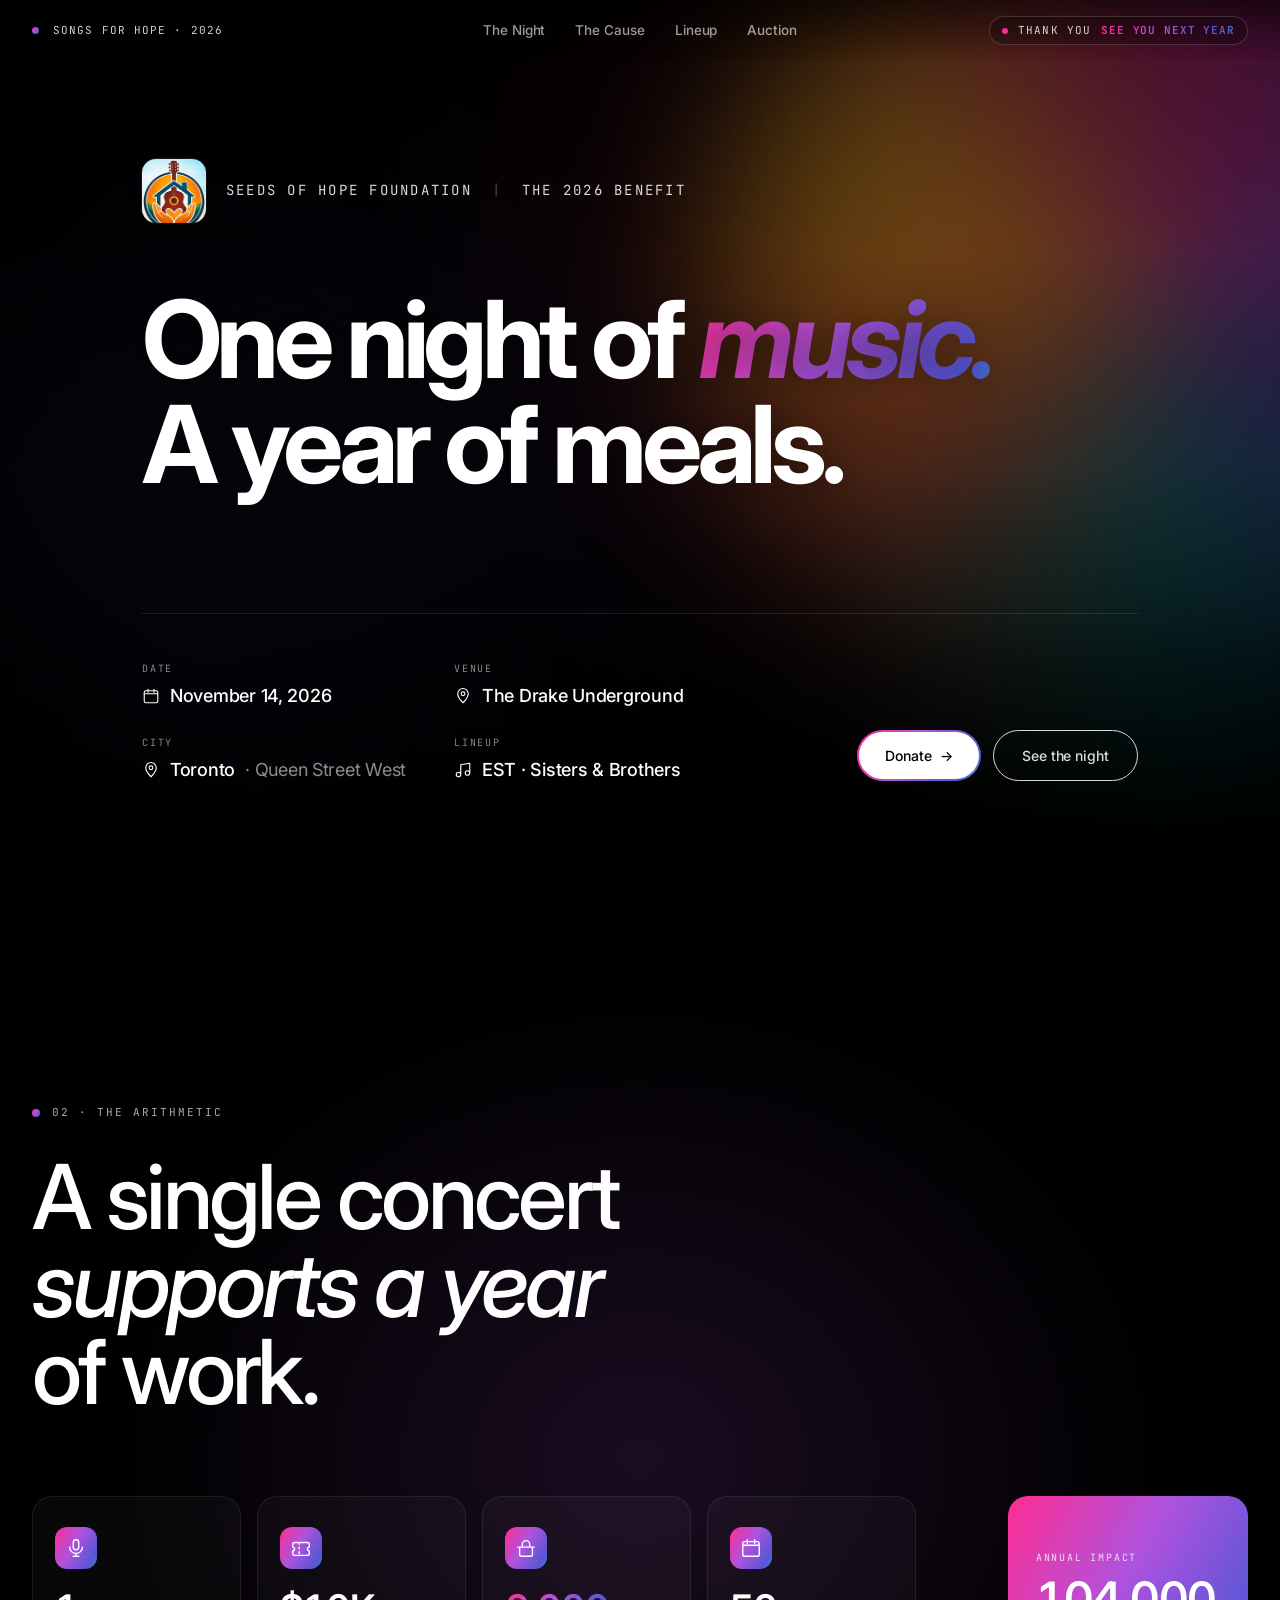
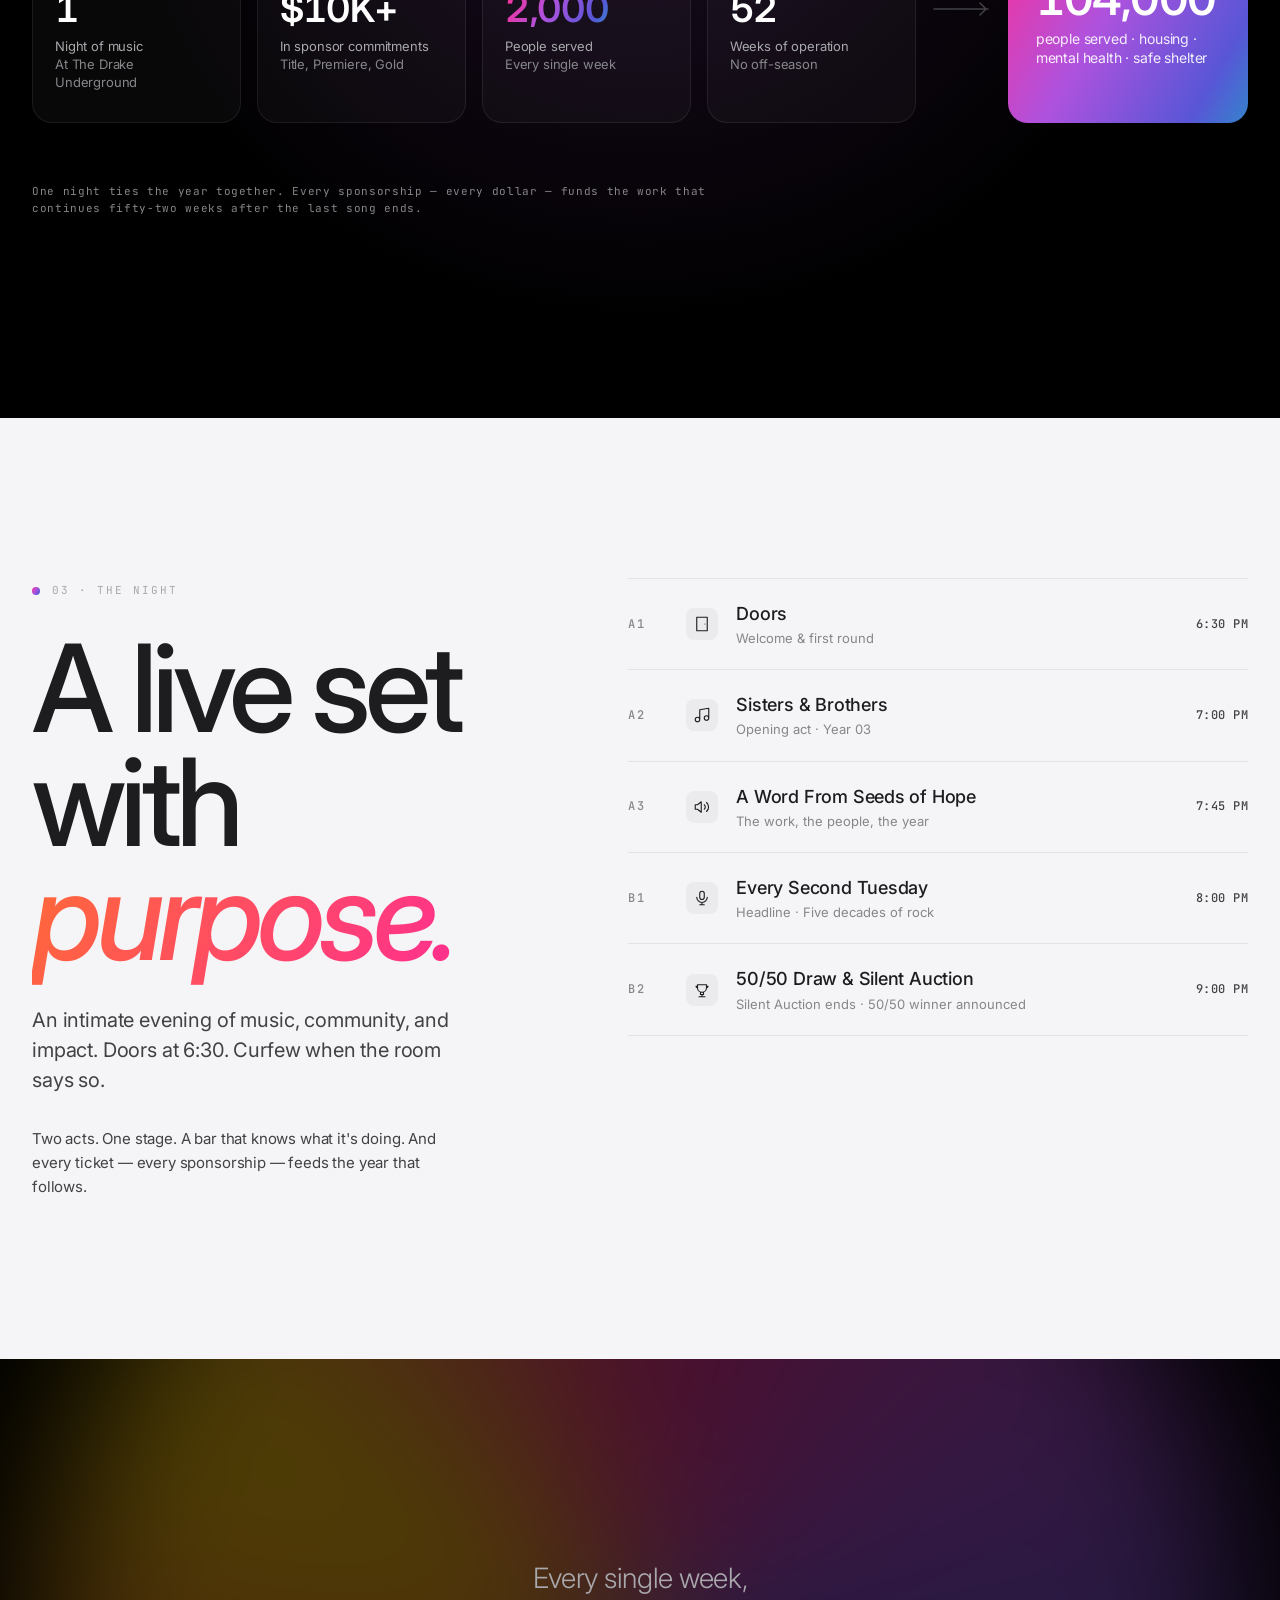
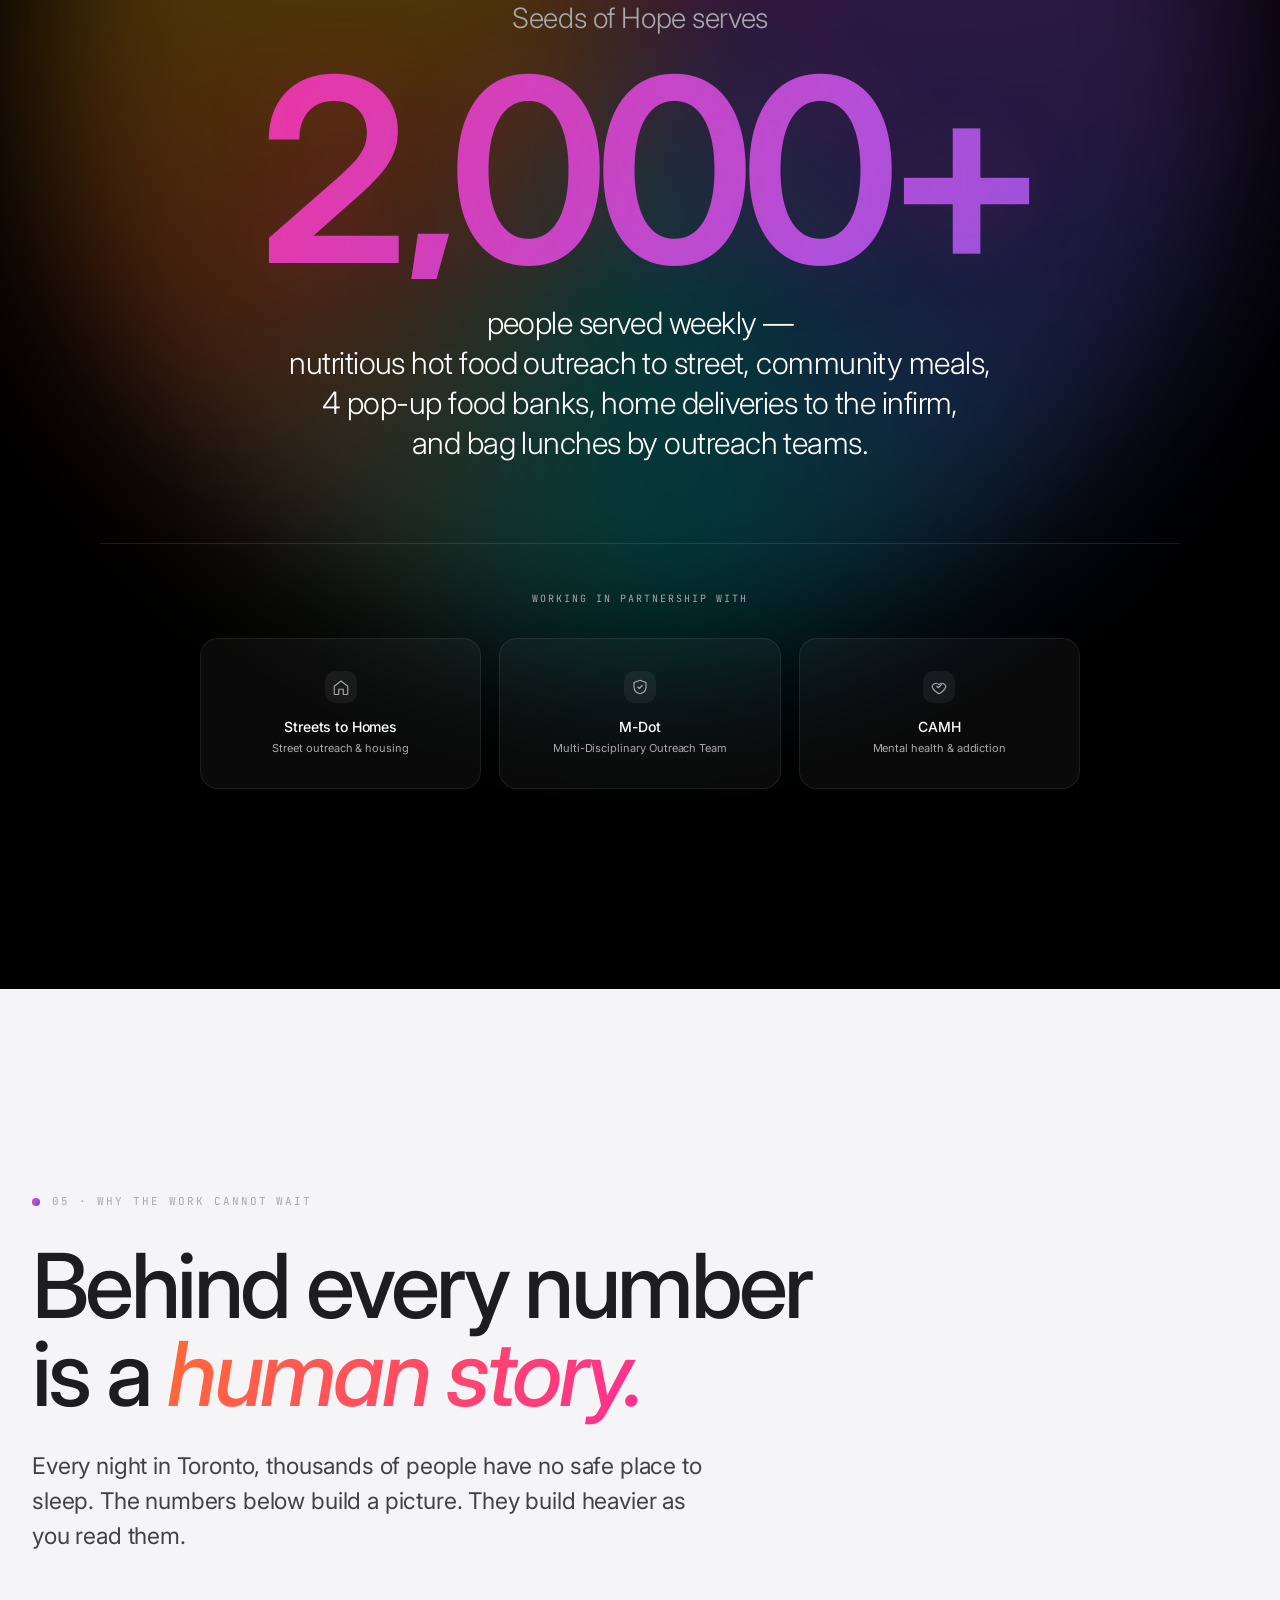
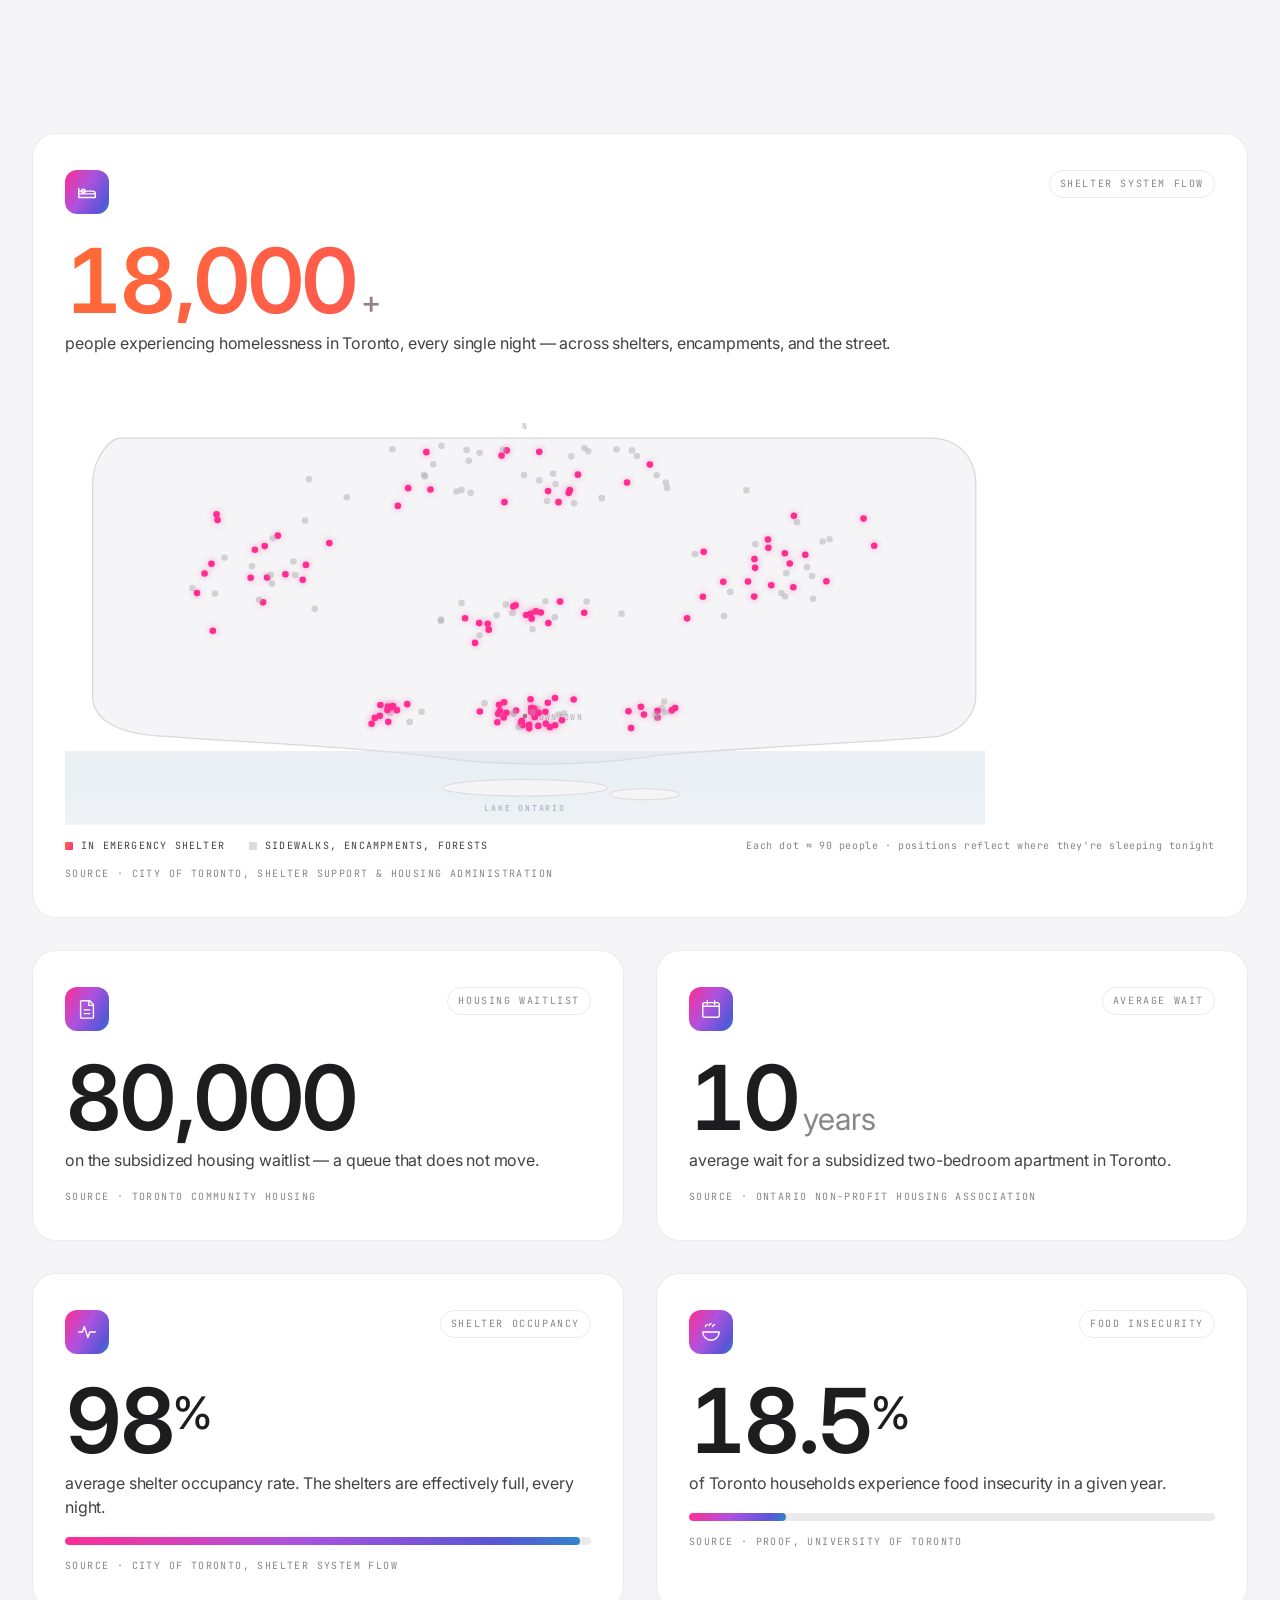
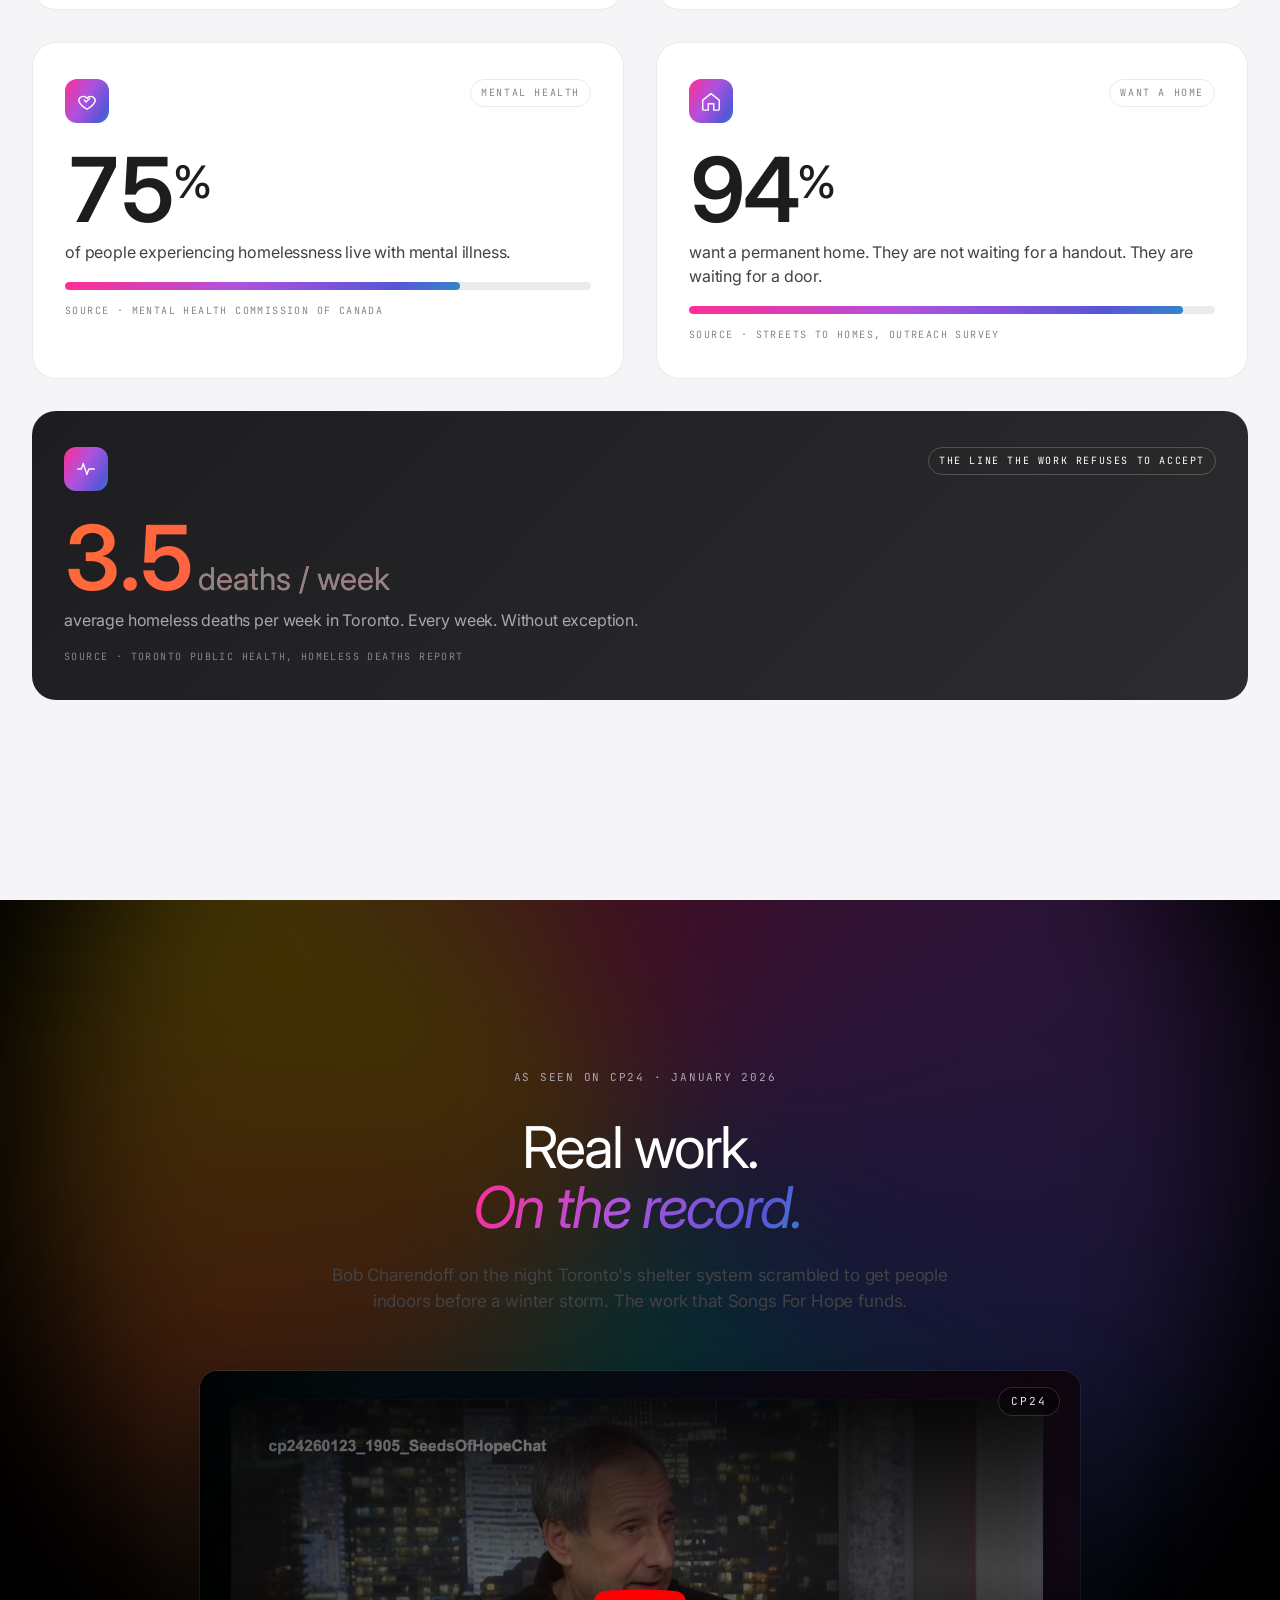
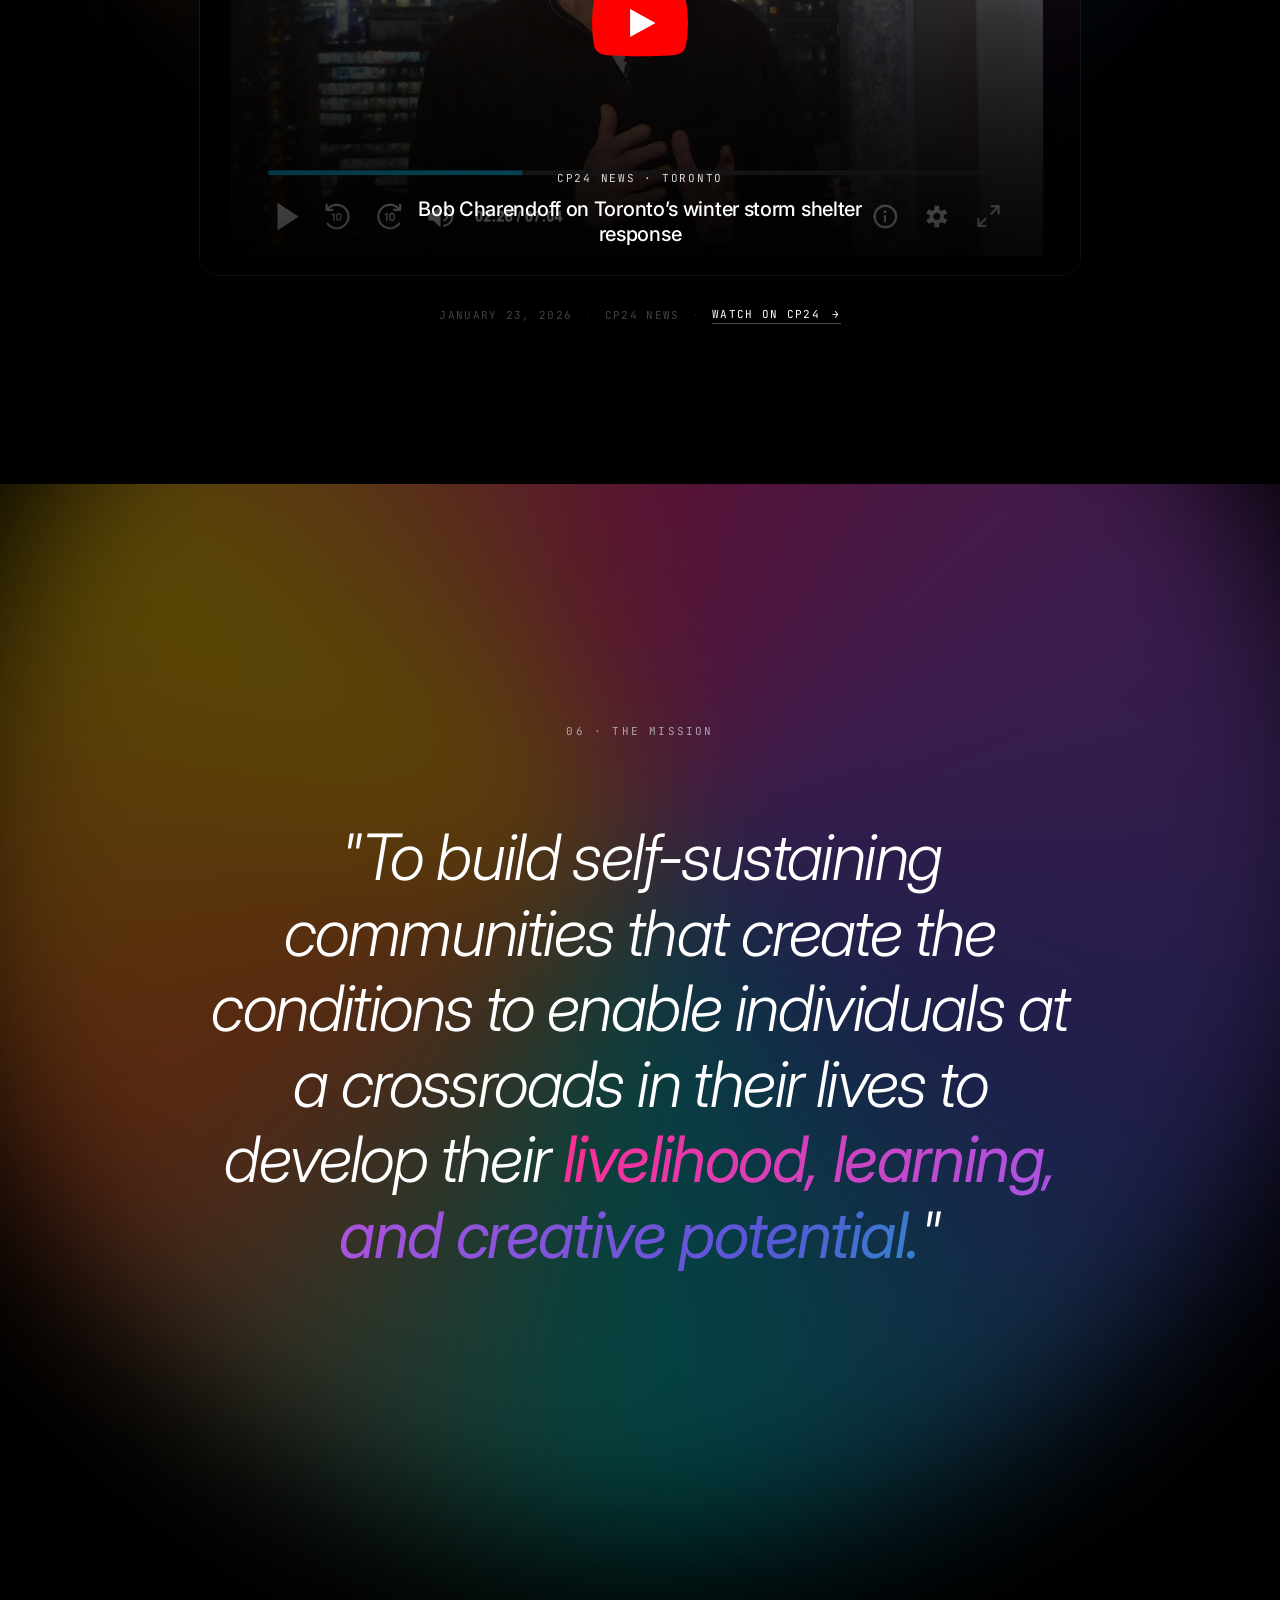
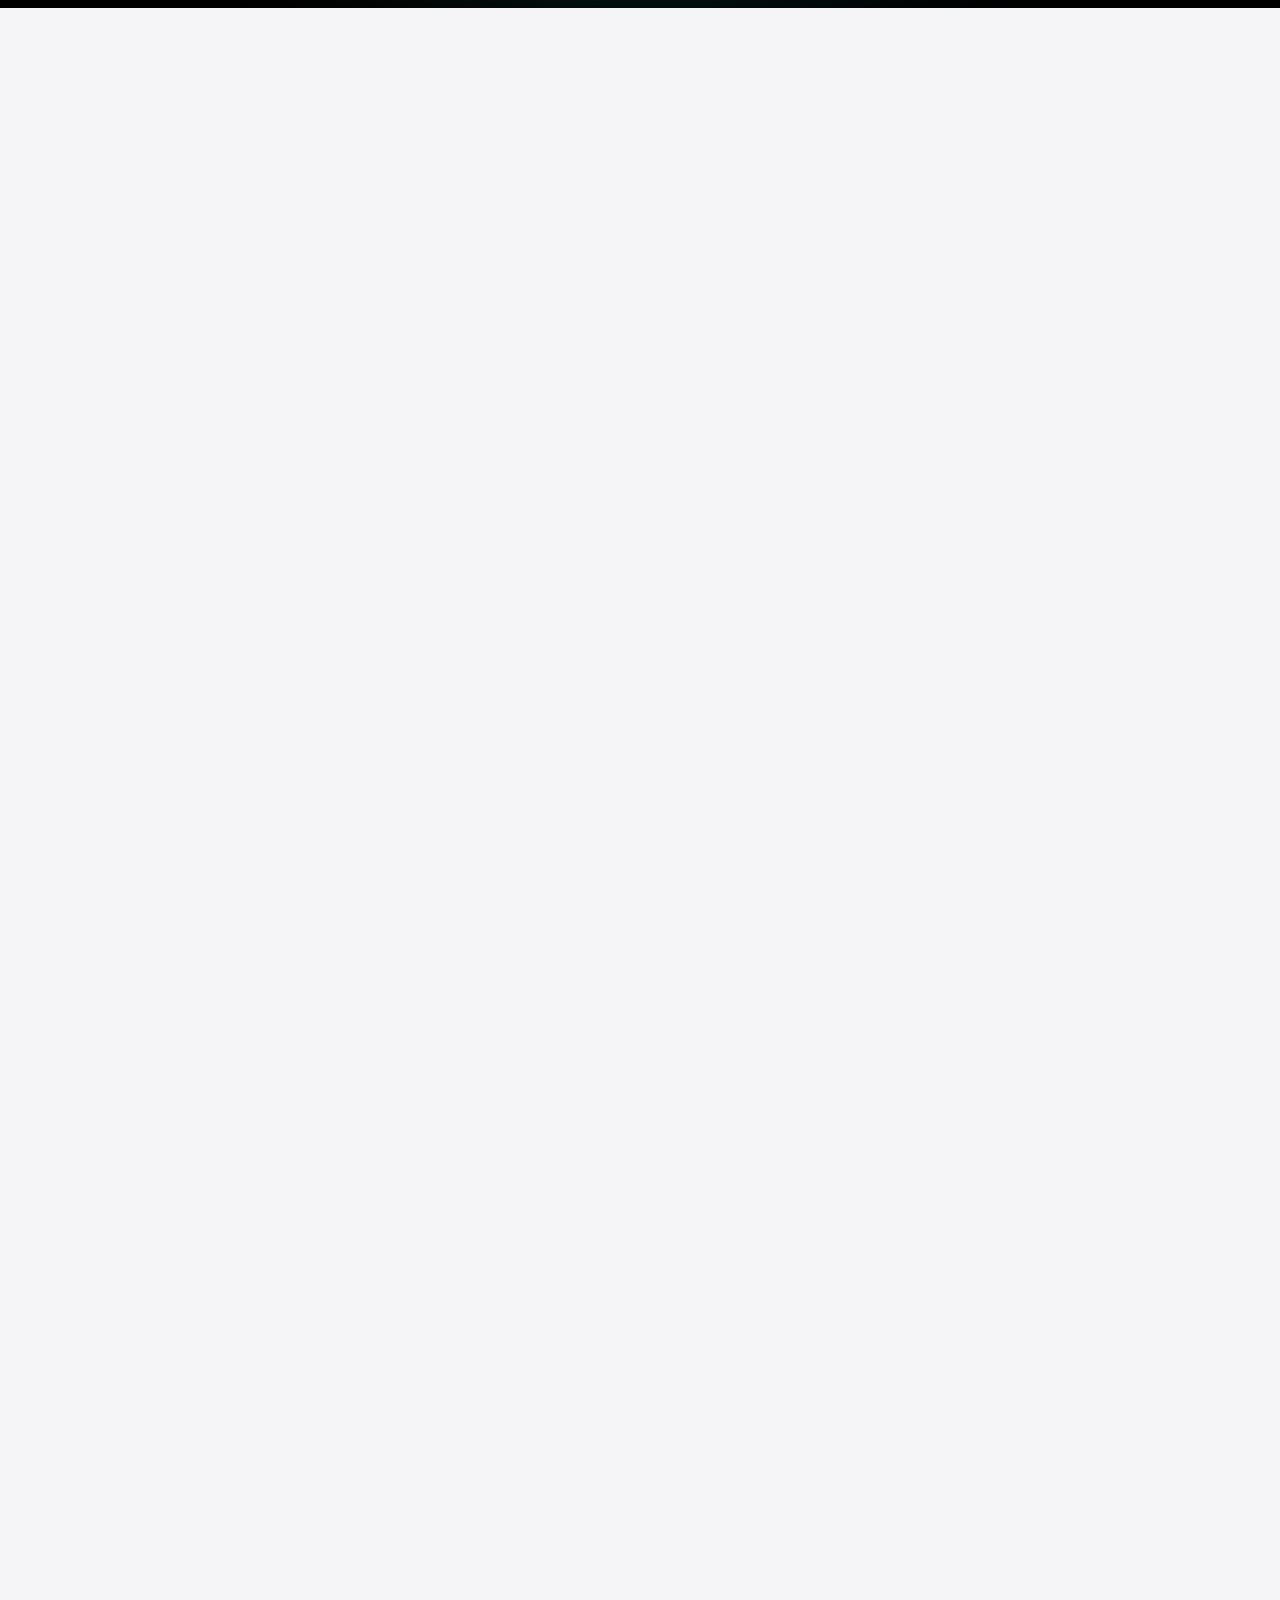
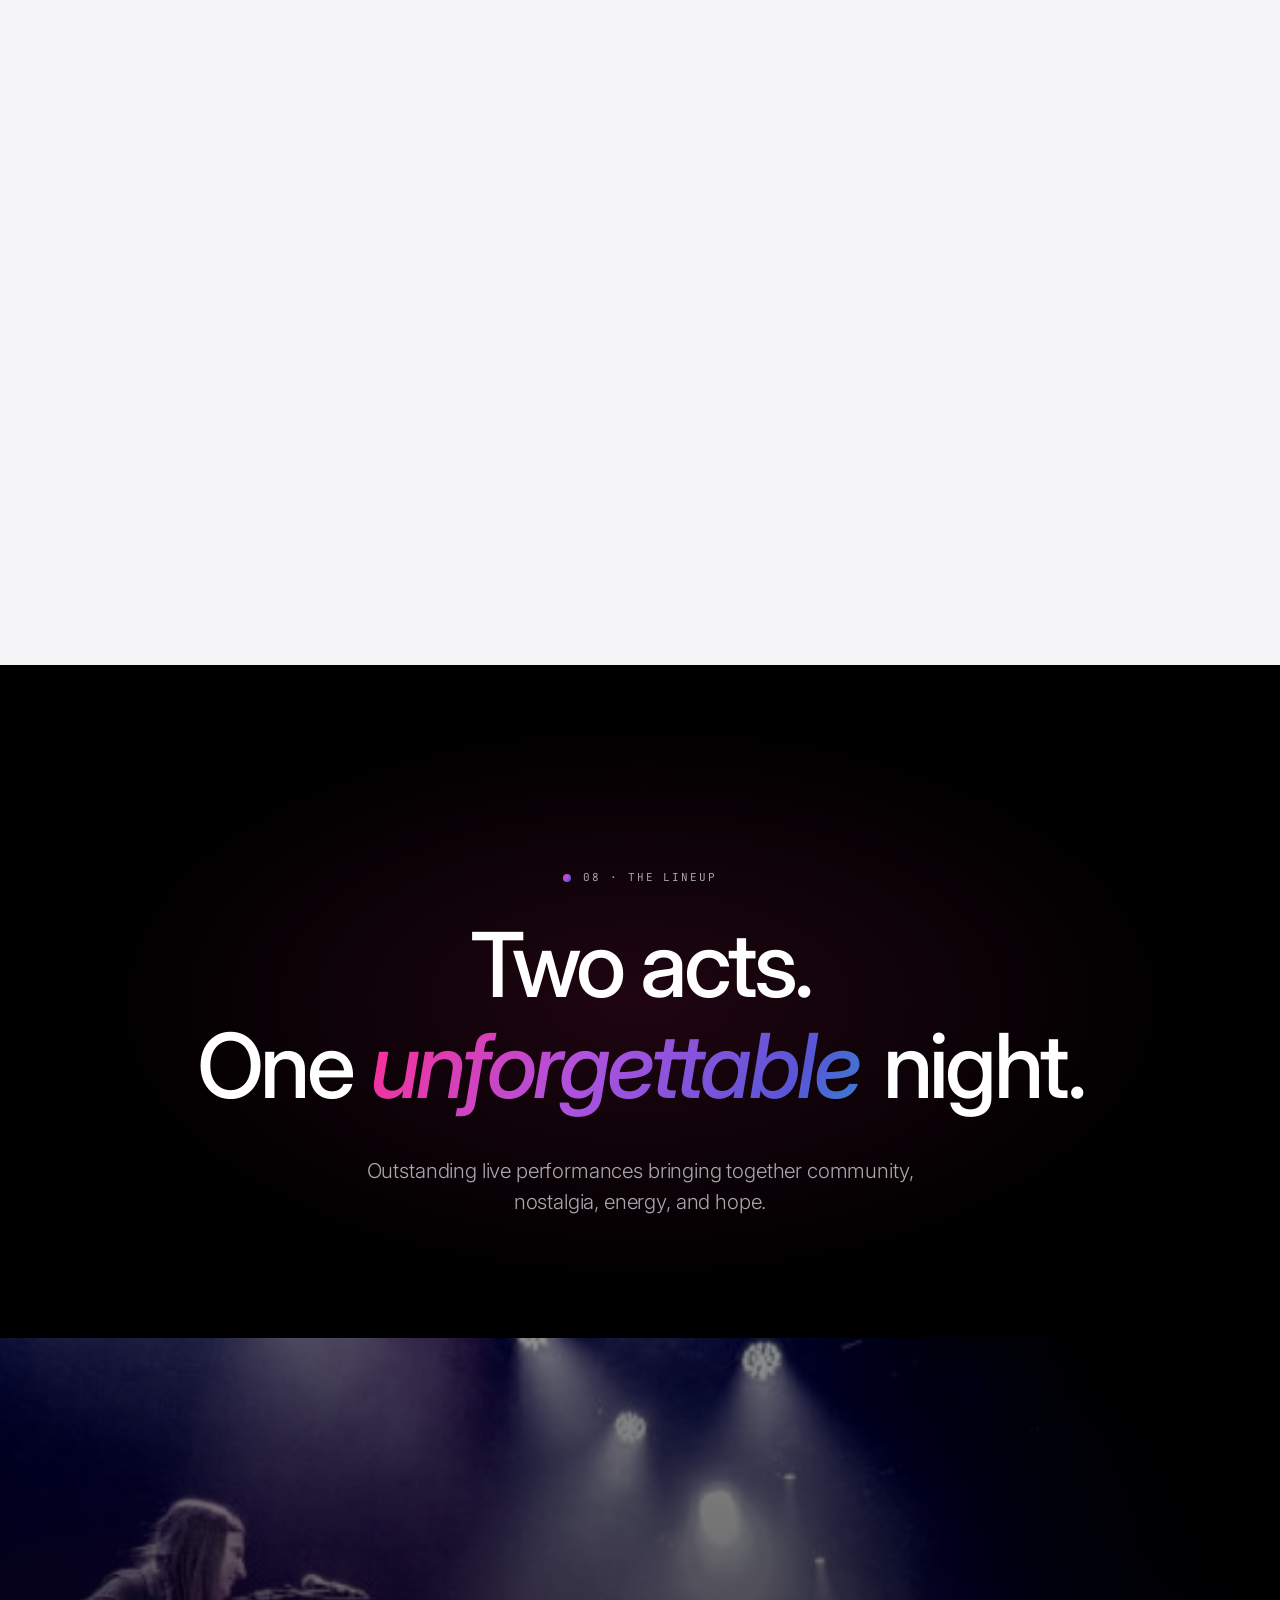
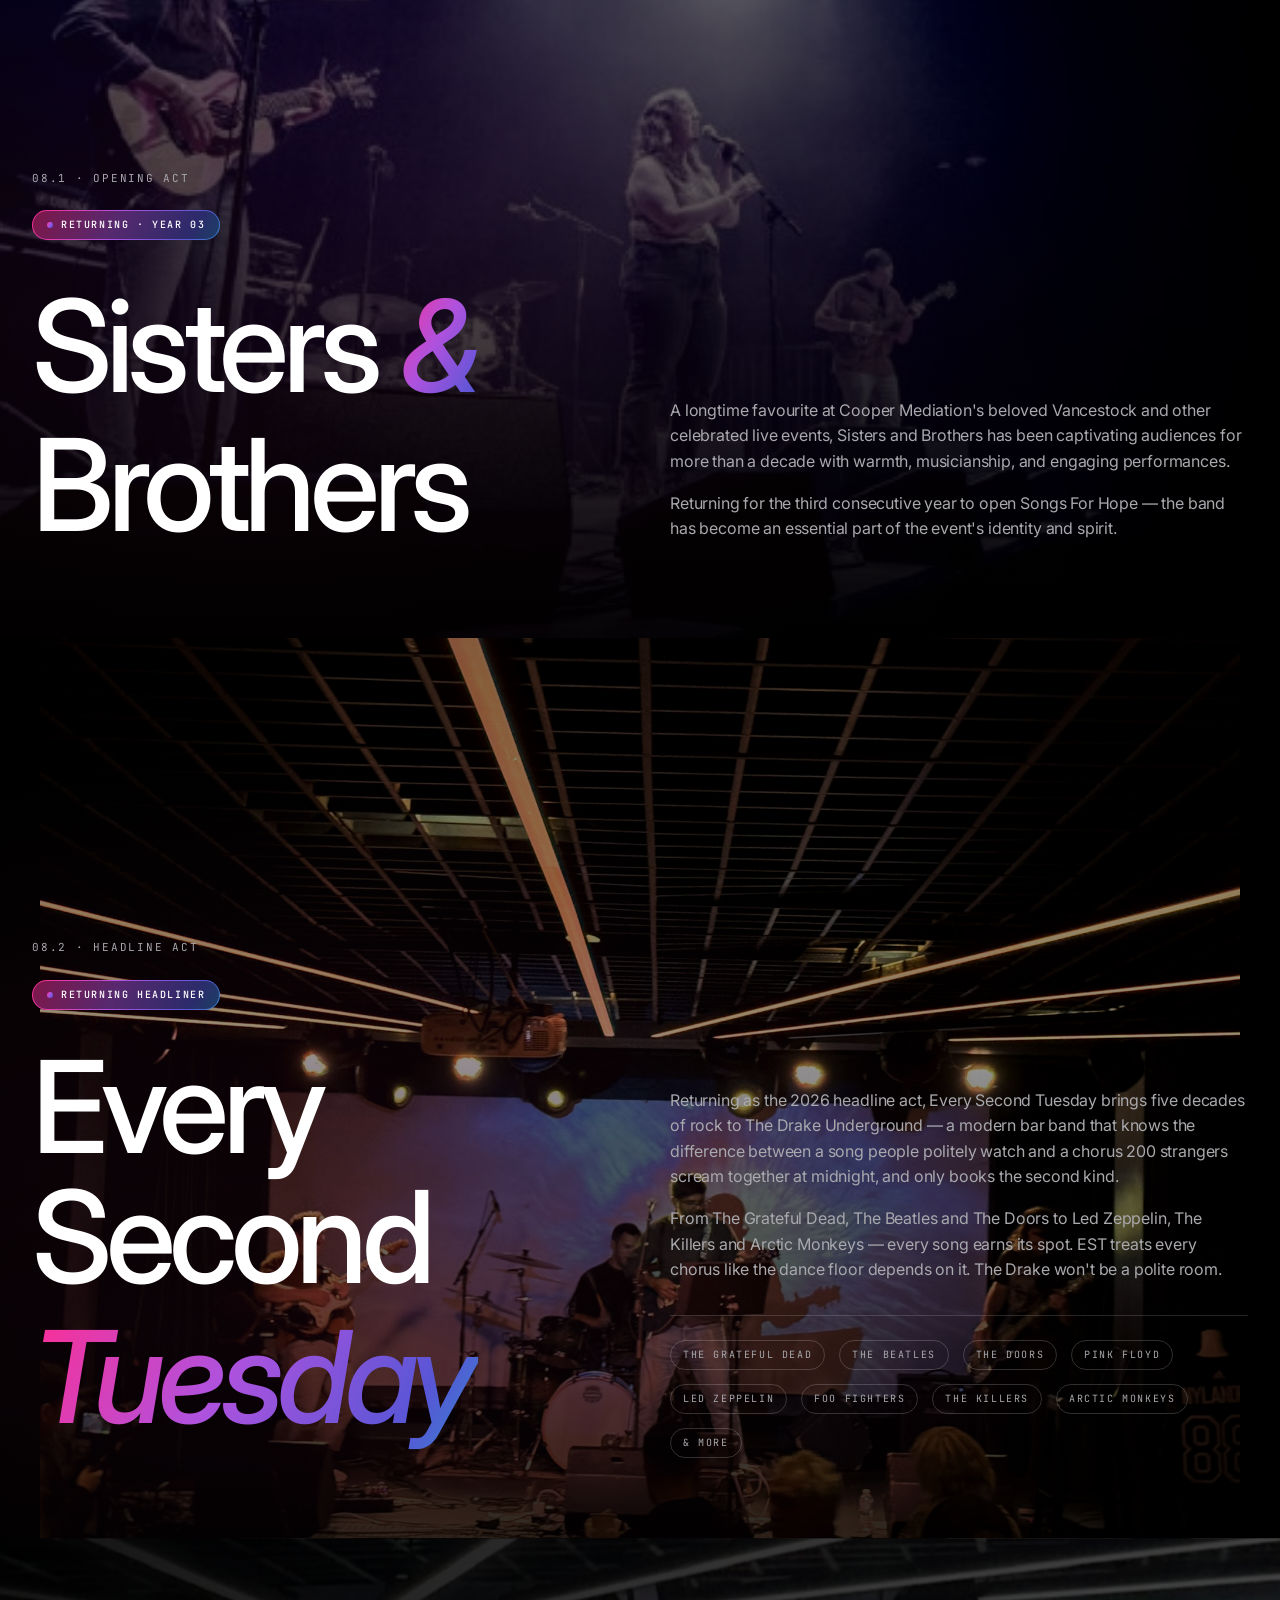
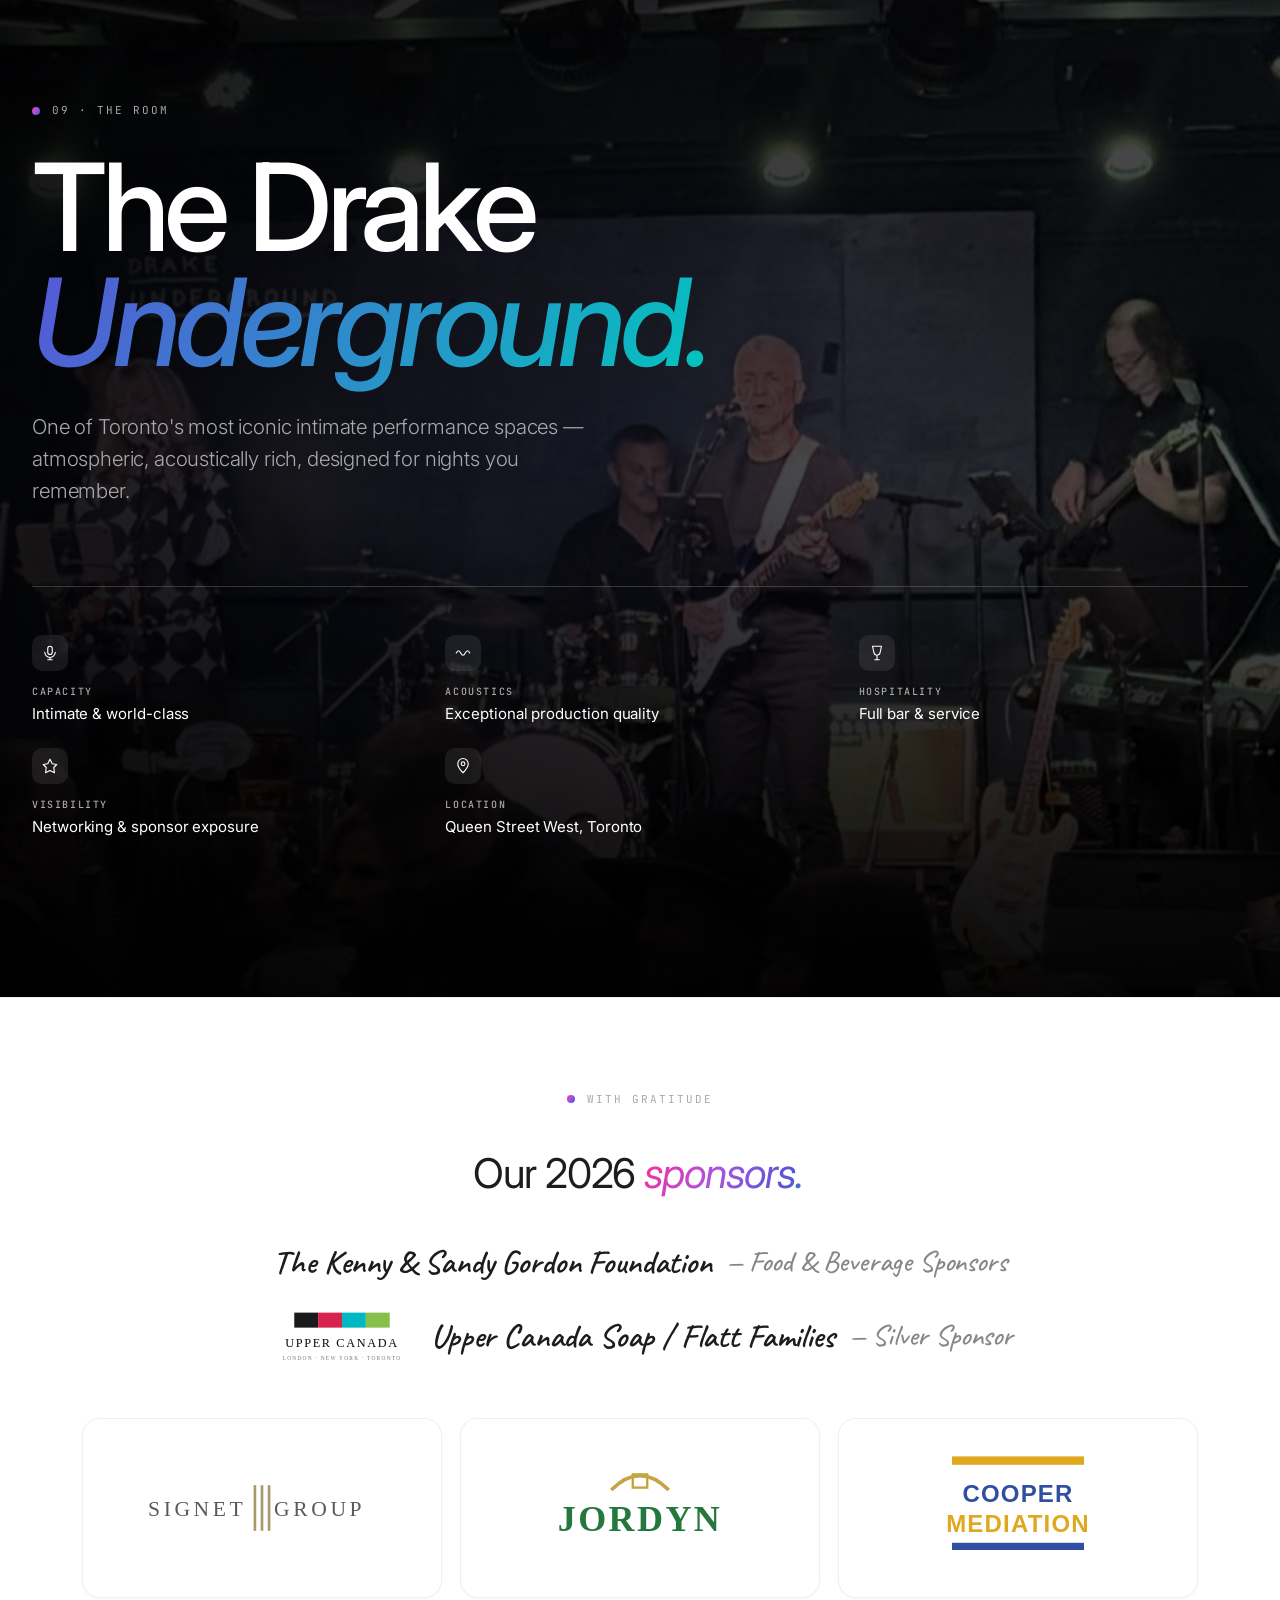
==== commit fad5c7b3: "Homepage: section nav (The Night, The Cause, Lineup, Auction) with smooth scroll, active state, coun" ====
--- a/index.html
+++ b/index.html
@@ -2919,6 +2919,42 @@
   .ts-actions{ width: 100%; }
   .ts-btn{ flex: 1; padding: 14px 10px; font-size: 15px; border-radius: 12px; }
 }
+
+/* ============ SECTION NAV (homepage) ============ */
+.topbar .left{pointer-events:auto; color:inherit; text-decoration:none;}
+.tb-nav{position:absolute; left:50%; transform:translateX(-50%); display:flex; gap:30px; pointer-events:auto;
+  font-family:'Inter',sans-serif; font-size:13.5px; font-weight:500; letter-spacing:-.005em; text-transform:none;}
+.tb-nav a{color:inherit; text-decoration:none; opacity:.74; position:relative; padding:6px 0; transition:opacity .2s ease;}
+.tb-nav a:hover, .tb-nav a:focus-visible{opacity:1; outline:none;}
+.tb-nav a.is-active{opacity:1;}
+.tb-nav a.is-active::after{content:''; position:absolute; left:0; right:0; bottom:-1px; height:2px; border-radius:2px; background:var(--grad-ai);}
+.tb-count{position:static; transform:none; pointer-events:auto; color:inherit; text-decoration:none; transition:background .2s ease, border-color .2s ease;}
+.tb-count:hover{border-color:rgba(255,255,255,.4);}
+.topbar.on-light .tb-count:hover{border-color:rgba(0,0,0,.3);}
+.tb-menu{display:none; pointer-events:auto; align-items:center; gap:8px; appearance:none; -webkit-appearance:none; cursor:pointer;
+  background:rgba(0,0,0,.25); color:inherit; border:1px solid rgba(255,255,255,.18); border-radius:999px; padding:6px 13px 6px 11px;
+  font-family:'Inter',sans-serif; font-size:12.5px; font-weight:600; letter-spacing:0; text-transform:none;}
+.topbar.on-light .tb-menu{background:rgba(255,255,255,.45); border-color:rgba(0,0,0,.14);}
+.tb-burger{display:inline-flex; flex-direction:column; gap:4px; width:14px;}
+.tb-burger i{display:block; height:1.6px; border-radius:2px; background:currentColor; transition:transform .25s ease;}
+.tb-menu[aria-expanded="true"] .tb-burger i:first-child{transform:translateY(2.8px) rotate(45deg);}
+.tb-menu[aria-expanded="true"] .tb-burger i:last-child{transform:translateY(-2.8px) rotate(-45deg);}
+.tb-sheet{position:fixed; top:58px; left:12px; right:12px; z-index:59; padding:8px; border-radius:22px;
+  background:rgba(12,12,16,.94); backdrop-filter:blur(18px) saturate(1.2); -webkit-backdrop-filter:blur(18px) saturate(1.2);
+  box-shadow:0 24px 60px -20px rgba(0,0,0,.7), inset 0 0 0 1px rgba(255,255,255,.08);}
+.tb-sheet a{display:block; padding:15px 16px; color:#fff; text-decoration:none; font-family:'Inter',sans-serif; font-size:21px; font-weight:600; letter-spacing:-.02em; border-bottom:1px solid rgba(255,255,255,.08);}
+.tb-sheet a:last-child{border-bottom:0;}
+.tb-sheet .tb-sheet-cta{margin-top:8px; text-align:center; border-radius:14px; font-size:17px; background:linear-gradient(110deg,#FF6B35,#FF2D92 55%,#AF52DE); color:#fff;}
+section[id], #auction{scroll-margin-top:64px;}
+@media (max-width: 980px){
+  .tb-nav{display:none;}
+  .tb-menu{display:inline-flex;}
+}
+@media (max-width: 430px){
+  .tb-menu-txt{display:none;}
+  .tb-menu{padding:8px 9px;}
+}
+@media (prefers-reduced-motion: reduce){ html{scroll-behavior:auto;} }
 </style>
 </head>
 <body>
@@ -2956,12 +2992,22 @@
 
 <!-- ============ TOP BAR ============ -->
 <div class="topbar">
-  <div class="left"><span class="dot"></span>SONGS&nbsp;FOR&nbsp;HOPE&nbsp;·&nbsp;2026</div>
-  <div class="tb-count" data-tb-count><span class="tb-dot"></span><span data-tb-label>Doors open in</span><b data-tb-time>--</b></div>
-  <div class="right">
-    <span>Drake Underground</span>
-    <span>Toronto</span>
-  </div>
+  <a class="left" href="#hero" aria-label="Songs For Hope 2026, back to top"><span class="dot"></span>SONGS&nbsp;FOR&nbsp;HOPE&nbsp;·&nbsp;2026</a>
+  <nav class="tb-nav" aria-label="Page sections">
+    <a href="#night" data-nav="night">The Night</a>
+    <a href="#answer" data-nav="cause">The Cause</a>
+    <a href="#lineup" data-nav="lineup">Lineup</a>
+    <a href="#auction" data-nav="auction">Auction</a>
+  </nav>
+  <a class="tb-count" href="#tickets" data-tb-count aria-label="Tickets and countdown"><span class="tb-dot"></span><span data-tb-label>Doors open in</span><b data-tb-time>--</b></a>
+  <button class="tb-menu" type="button" aria-expanded="false" aria-controls="tbSheet"><span class="tb-burger" aria-hidden="true"><i></i><i></i></span><span class="tb-menu-txt">Menu</span></button>
+</div>
+<div class="tb-sheet" id="tbSheet" hidden>
+  <a href="#night">The Night</a>
+  <a href="#answer">The Cause</a>
+  <a href="#lineup">Lineup</a>
+  <a href="#auction">Auction</a>
+  <a class="tb-sheet-cta" href="#tickets">Tickets &amp; donations</a>
 </div>
 
 <!-- (track nav removed for cleaner reading flow) -->
@@ -3966,5 +4012,30 @@
   } else { load(); }
 })();
 </script>
+
+<script>
+(function(){
+  // Section nav: highlight the section you're in; mobile menu sheet
+  var nav = document.querySelector('.tb-nav'); if (!nav) return;
+  var links = {night: nav.querySelector('[data-nav="night"]'), cause: nav.querySelector('[data-nav="cause"]'), lineup: nav.querySelector('[data-nav="lineup"]'), auction: nav.querySelector('[data-nav="auction"]')};
+  var ranges = [['night','night','answer'], ['cause','answer','lineup'], ['lineup','lineup','sponsors'], ['auction','tickets', null]];
+  function top(id){ var el = document.getElementById(id); return el ? el.getBoundingClientRect().top + window.scrollY : Infinity; }
+  function mark(){
+    var y = window.scrollY + window.innerHeight * 0.35, cur = null;
+    ranges.forEach(function(r){ var a = top(r[1]), b = r[2] ? top(r[2]) : Infinity; if (y >= a && y < b) cur = r[0]; });
+    Object.keys(links).forEach(function(k){ if (links[k]) links[k].classList.toggle('is-active', k === cur); });
+  }
+  window.addEventListener('scroll', mark, {passive:true}); window.addEventListener('resize', mark); mark();
+  var btn = document.querySelector('.tb-menu'), sheet = document.getElementById('tbSheet');
+  if (!btn || !sheet) return;
+  function setOpen(o){ btn.setAttribute('aria-expanded', o ? 'true' : 'false'); sheet.hidden = !o; }
+  btn.addEventListener('click', function(e){ e.stopPropagation(); setOpen(sheet.hidden); });
+  sheet.addEventListener('click', function(e){ if (e.target.closest('a')) setOpen(false); });
+  document.addEventListener('click', function(e){ if (!sheet.hidden && !sheet.contains(e.target) && e.target !== btn) setOpen(false); });
+  document.addEventListener('keydown', function(e){ if (e.key === 'Escape') setOpen(false); });
+  window.addEventListener('scroll', function(){ if (!sheet.hidden && Math.abs(window.scrollY - (window.__sheetY||0)) > 120) setOpen(false); }, {passive:true});
+  btn.addEventListener('click', function(){ window.__sheetY = window.scrollY; });
+})();
+</script>
 </body>
 </html>
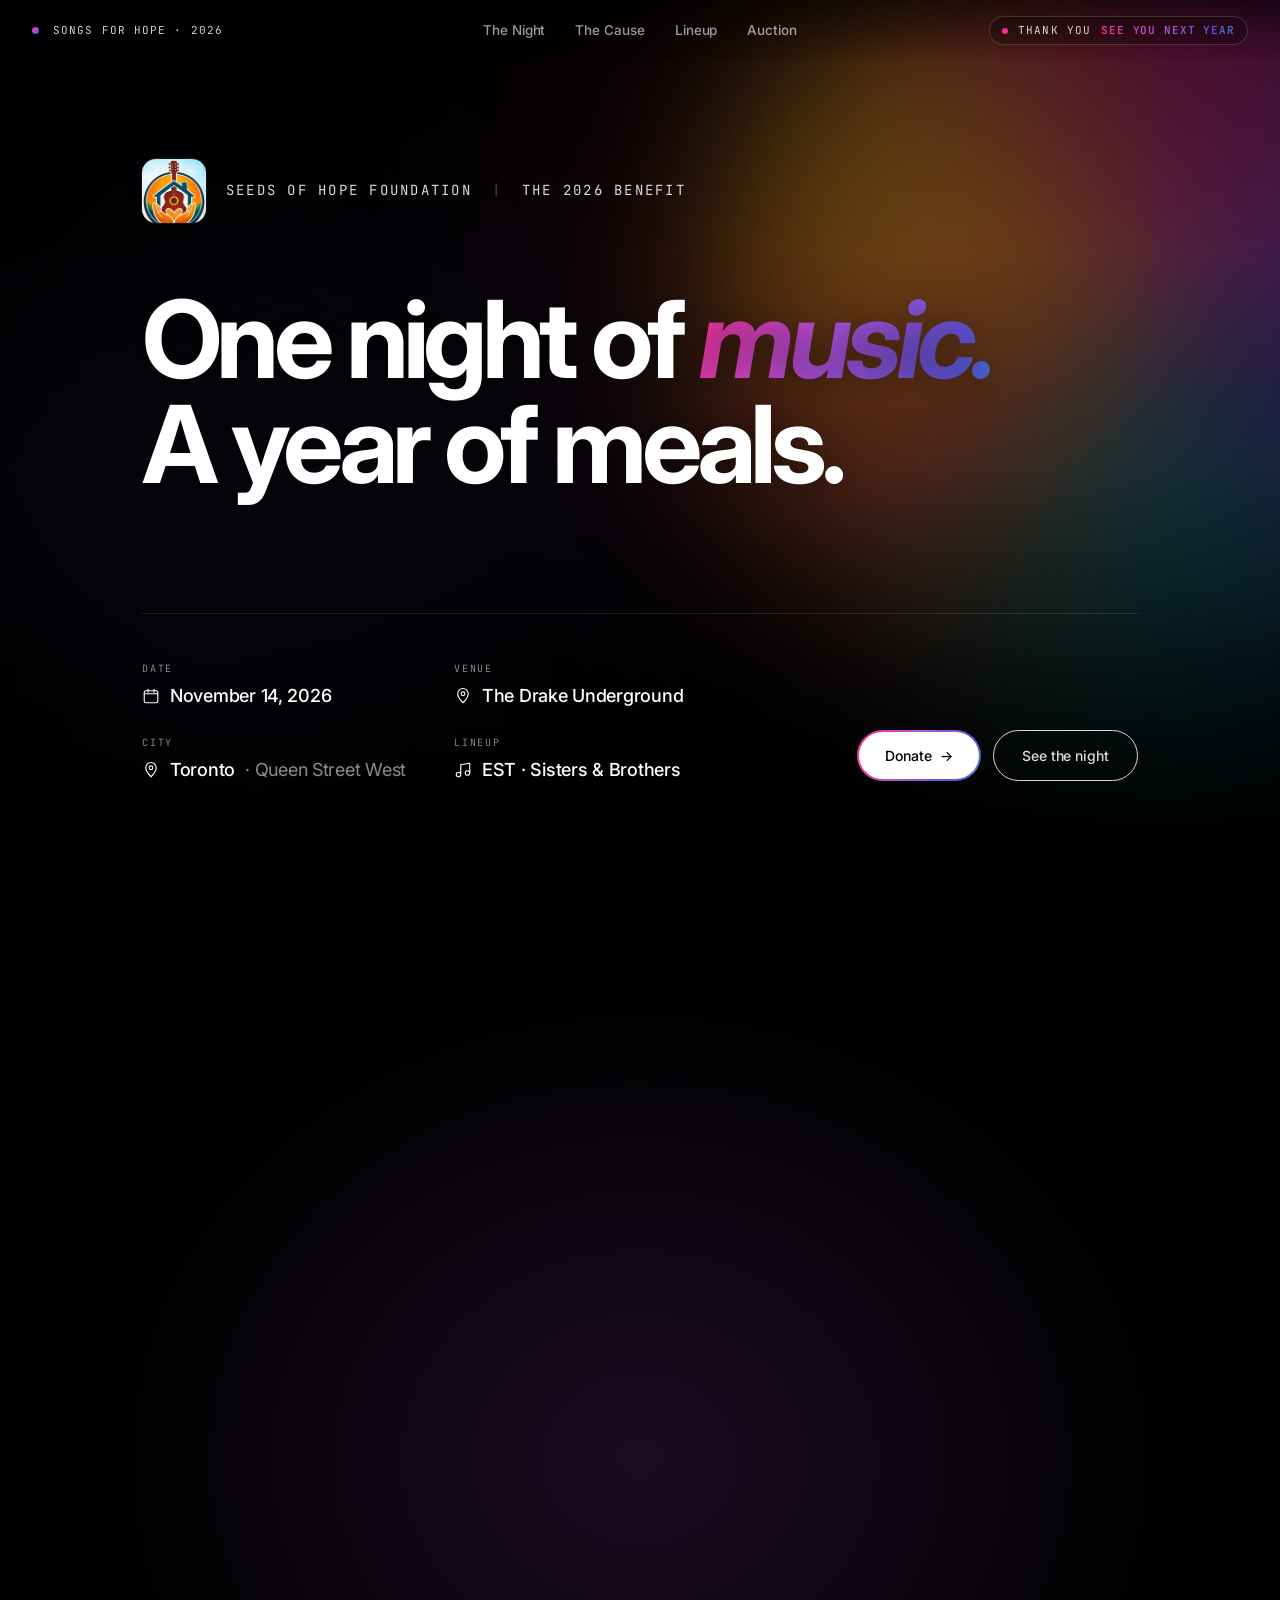
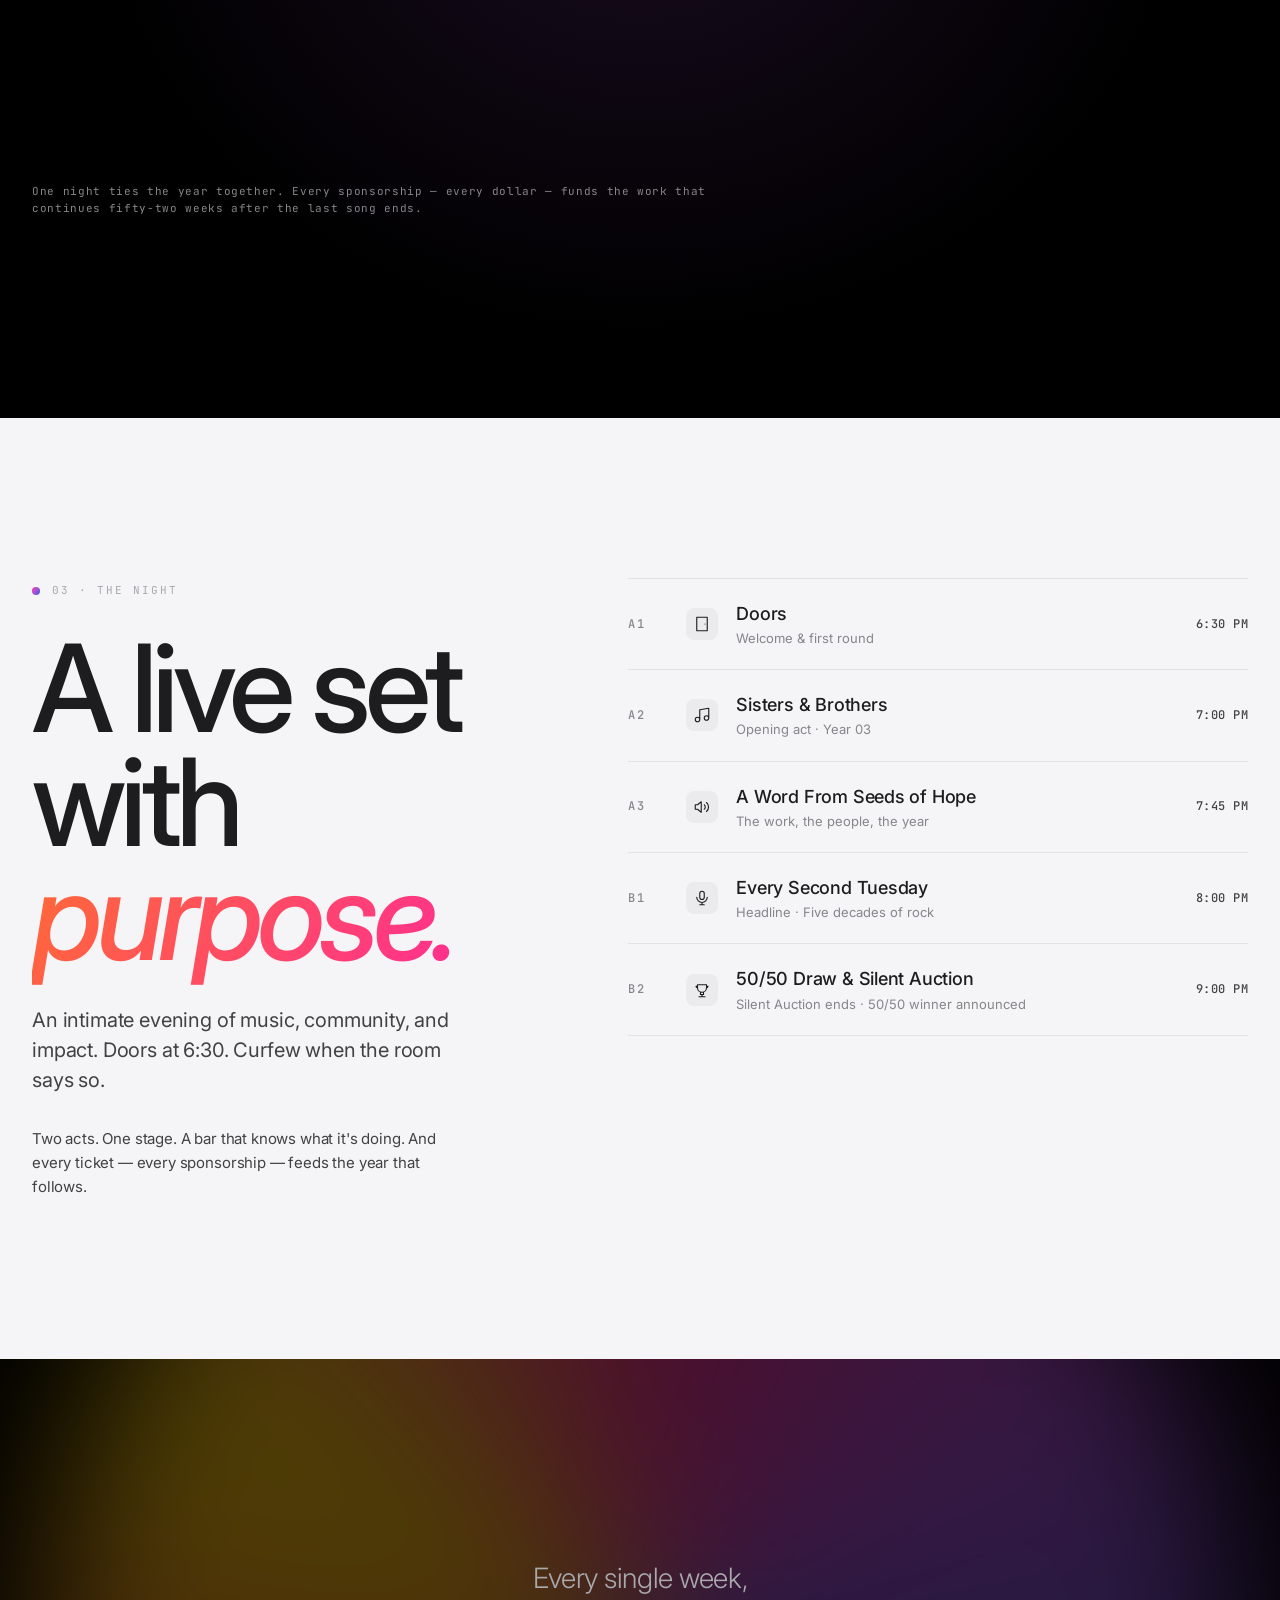
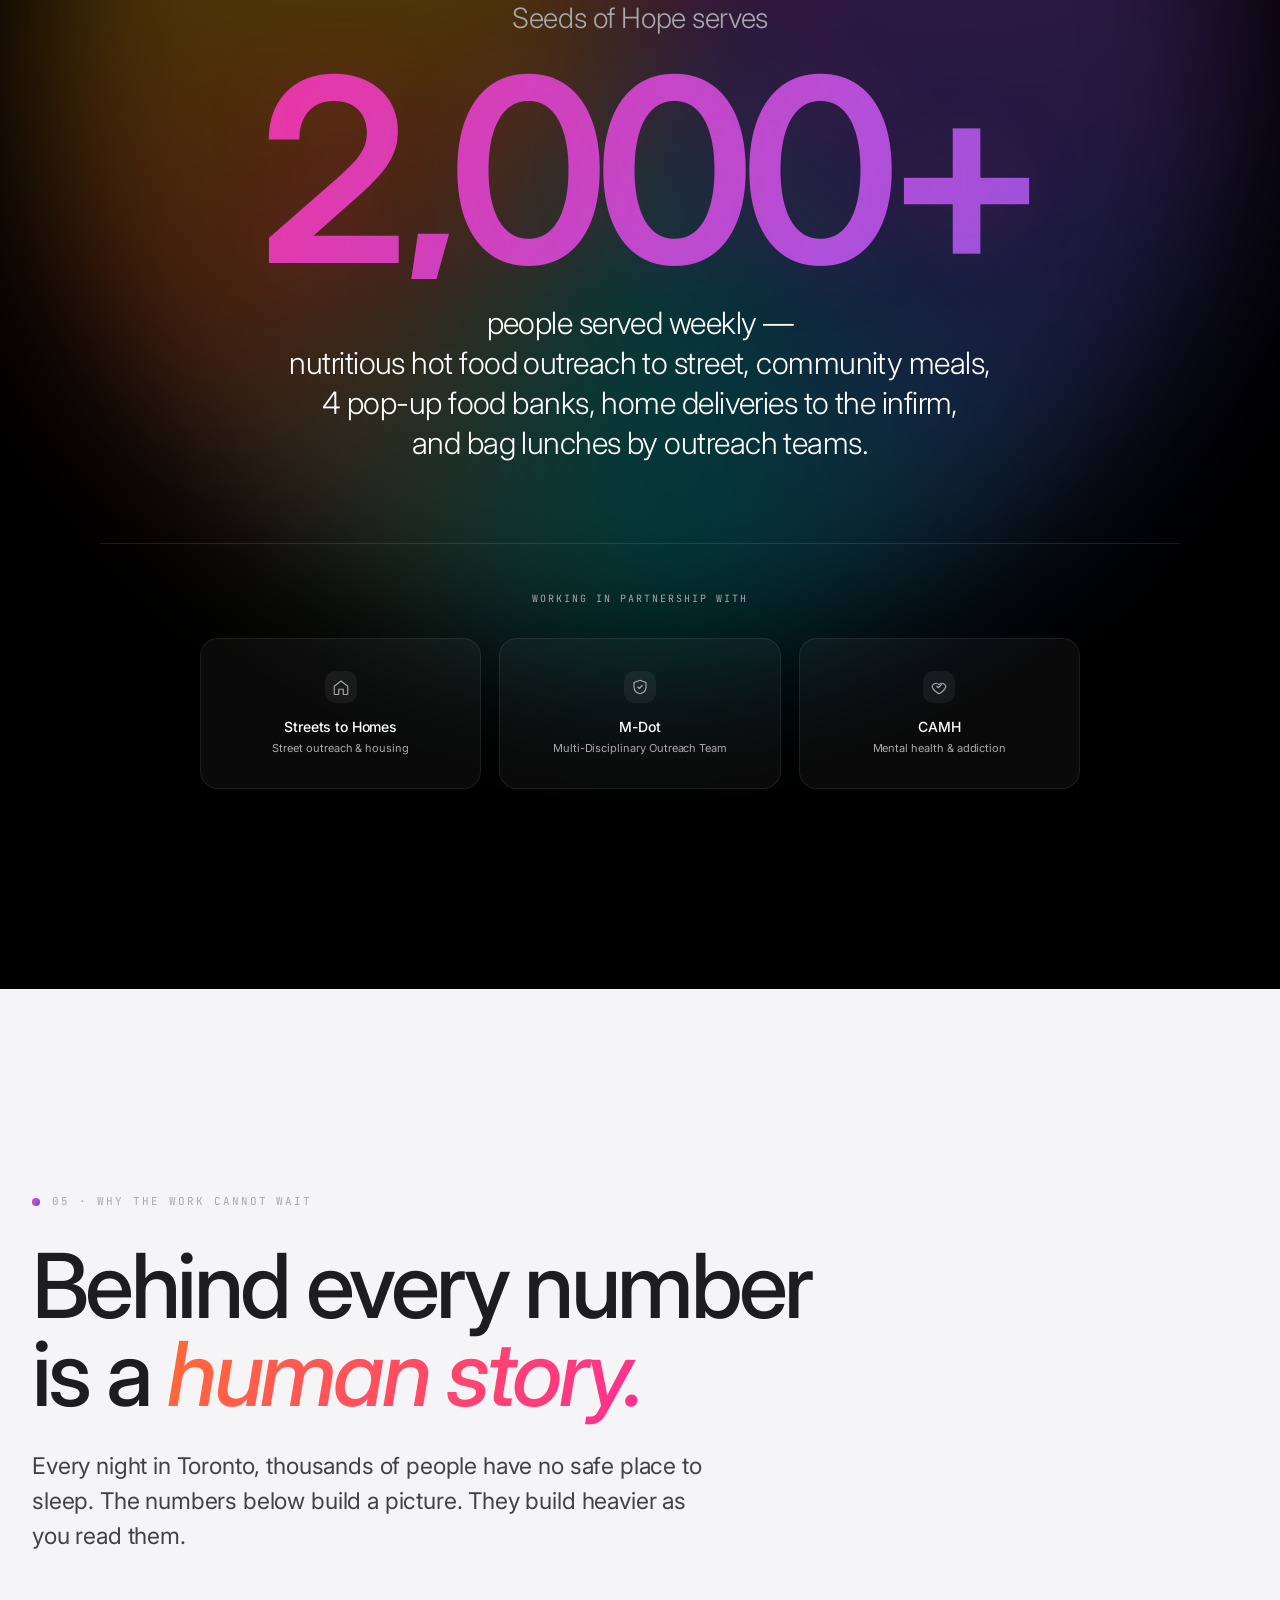
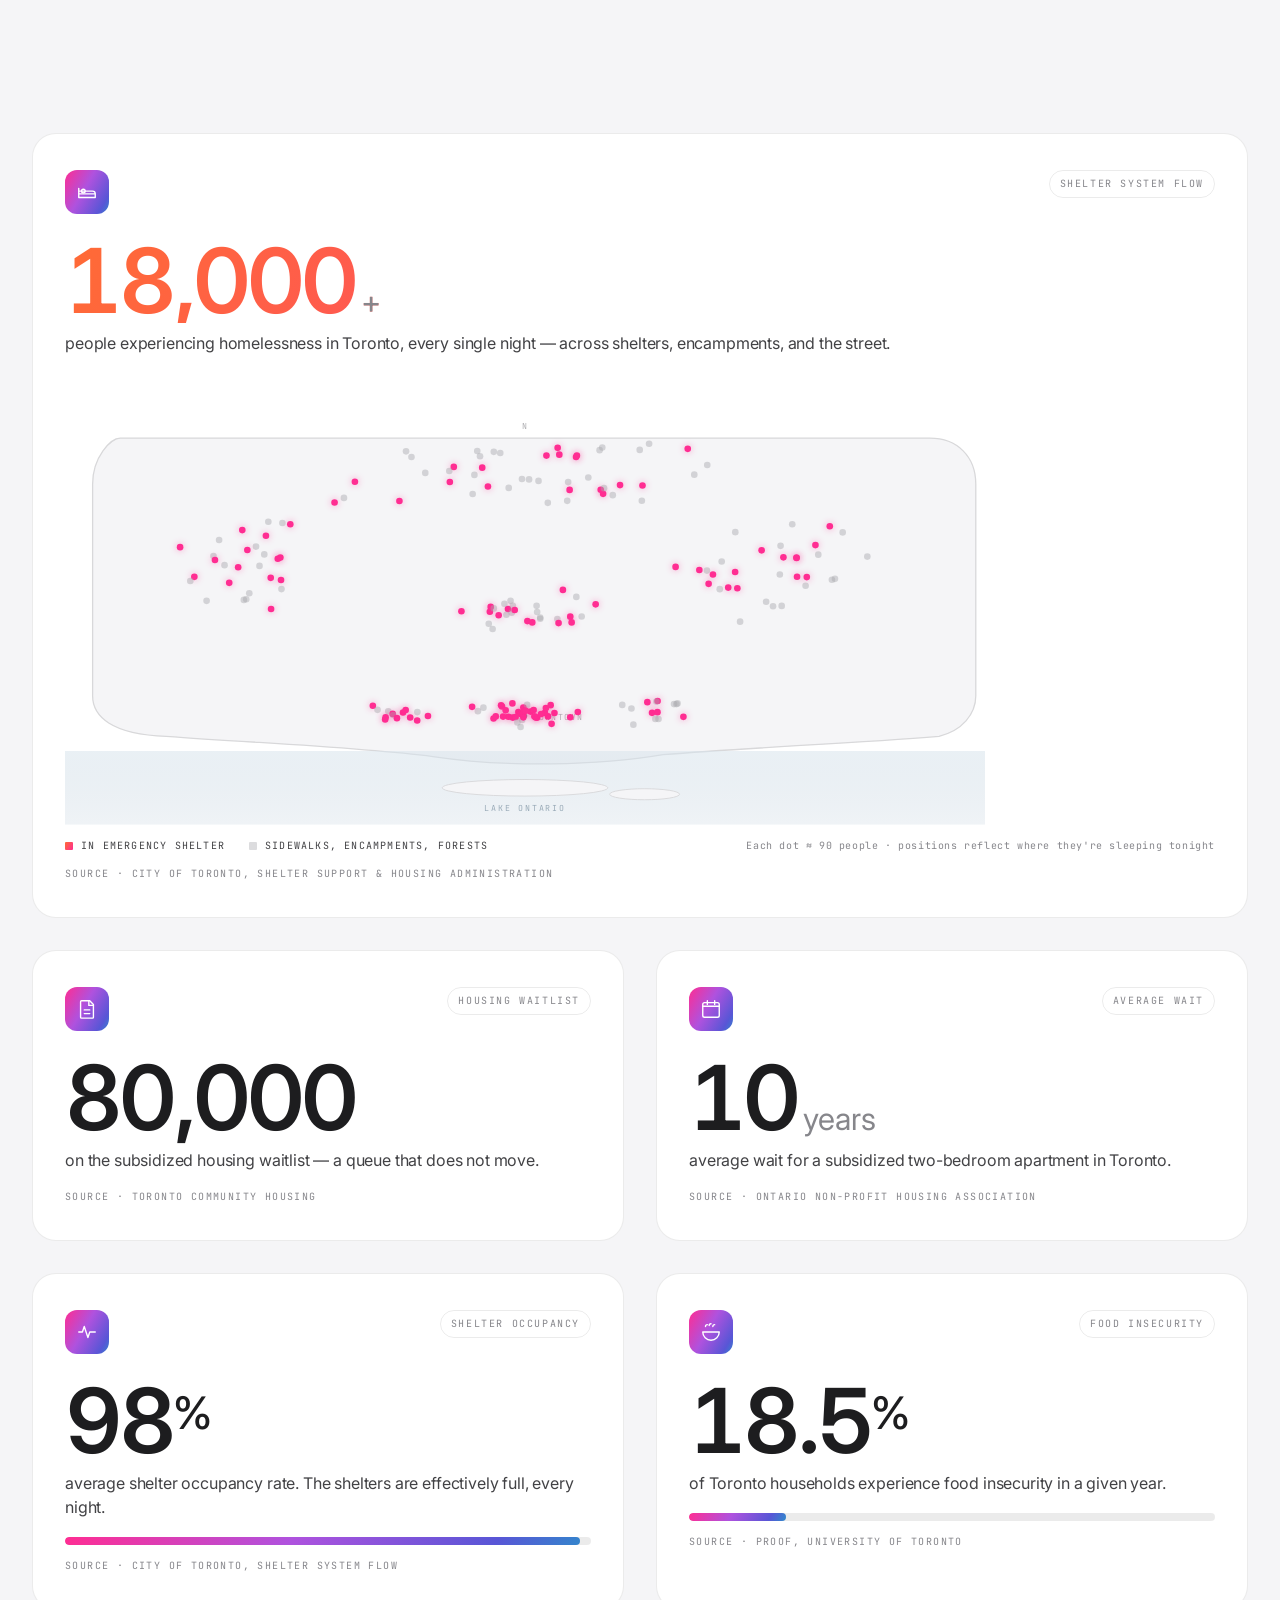
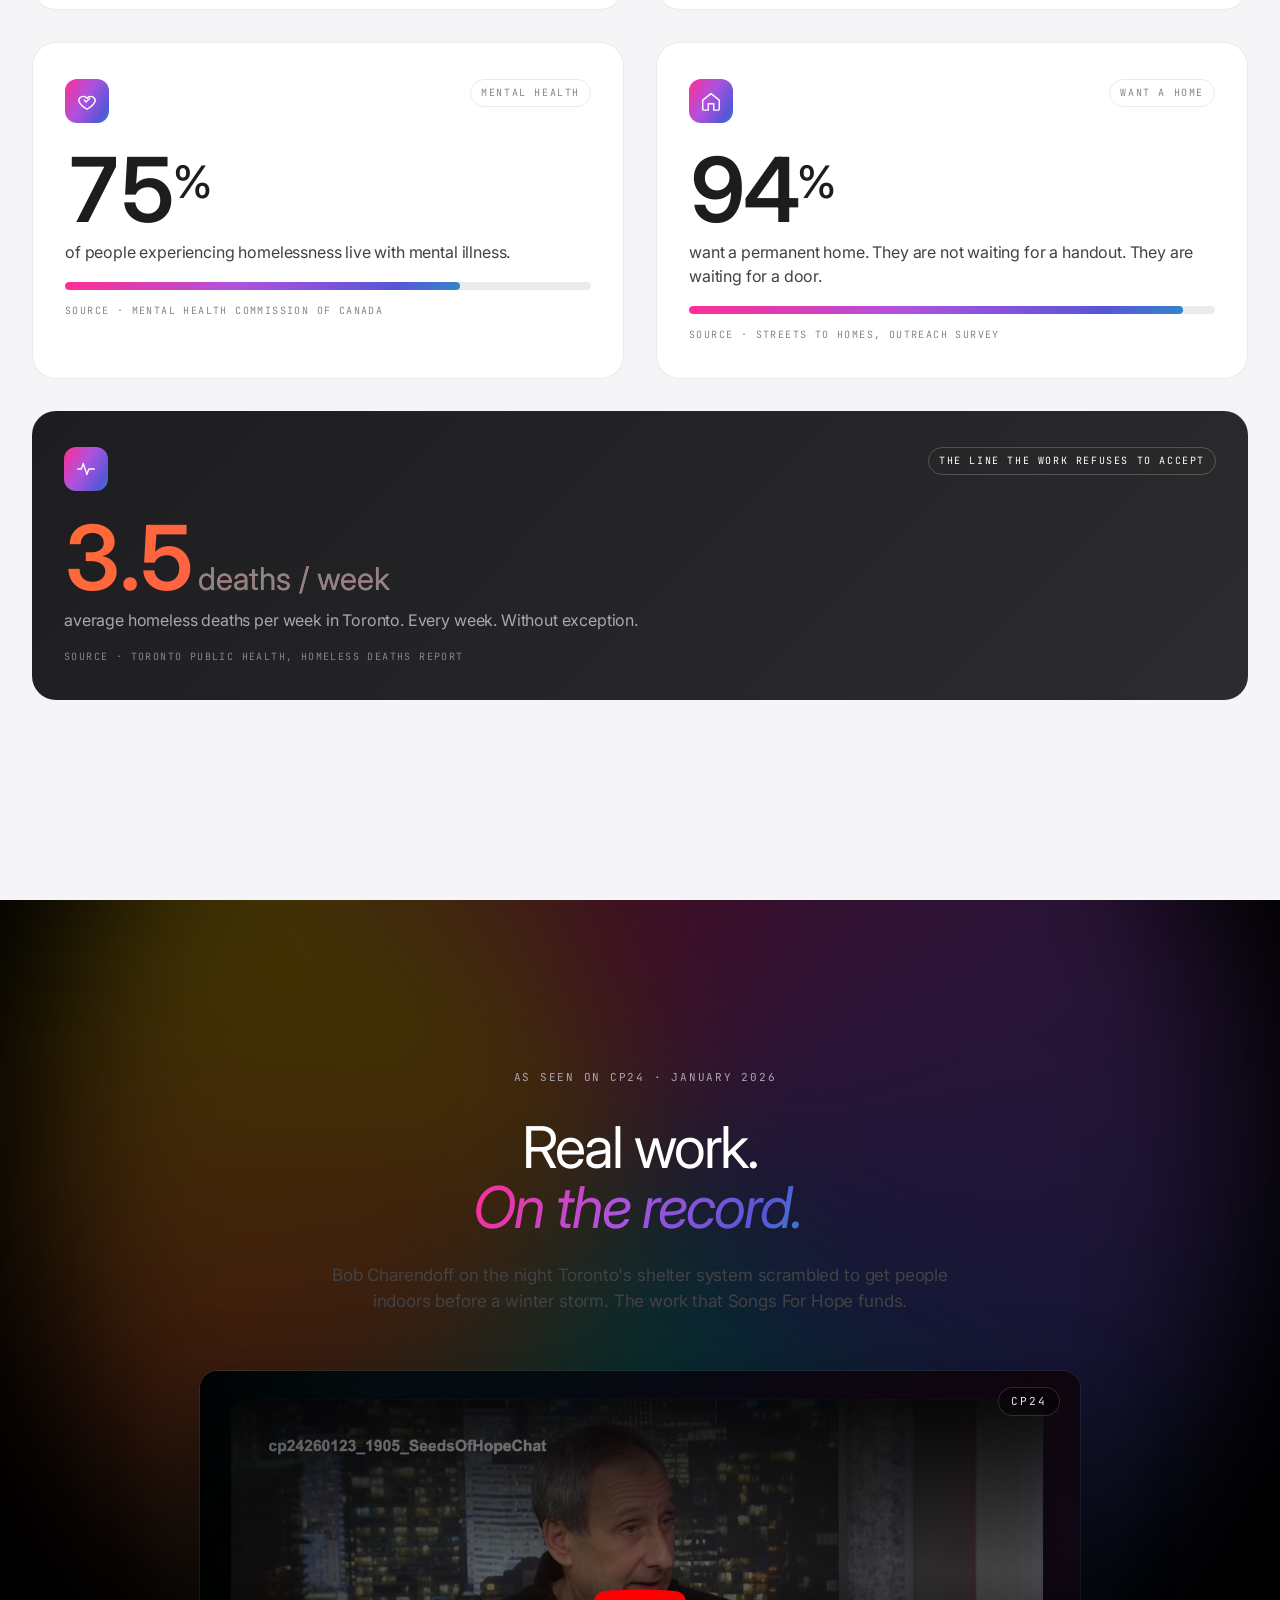
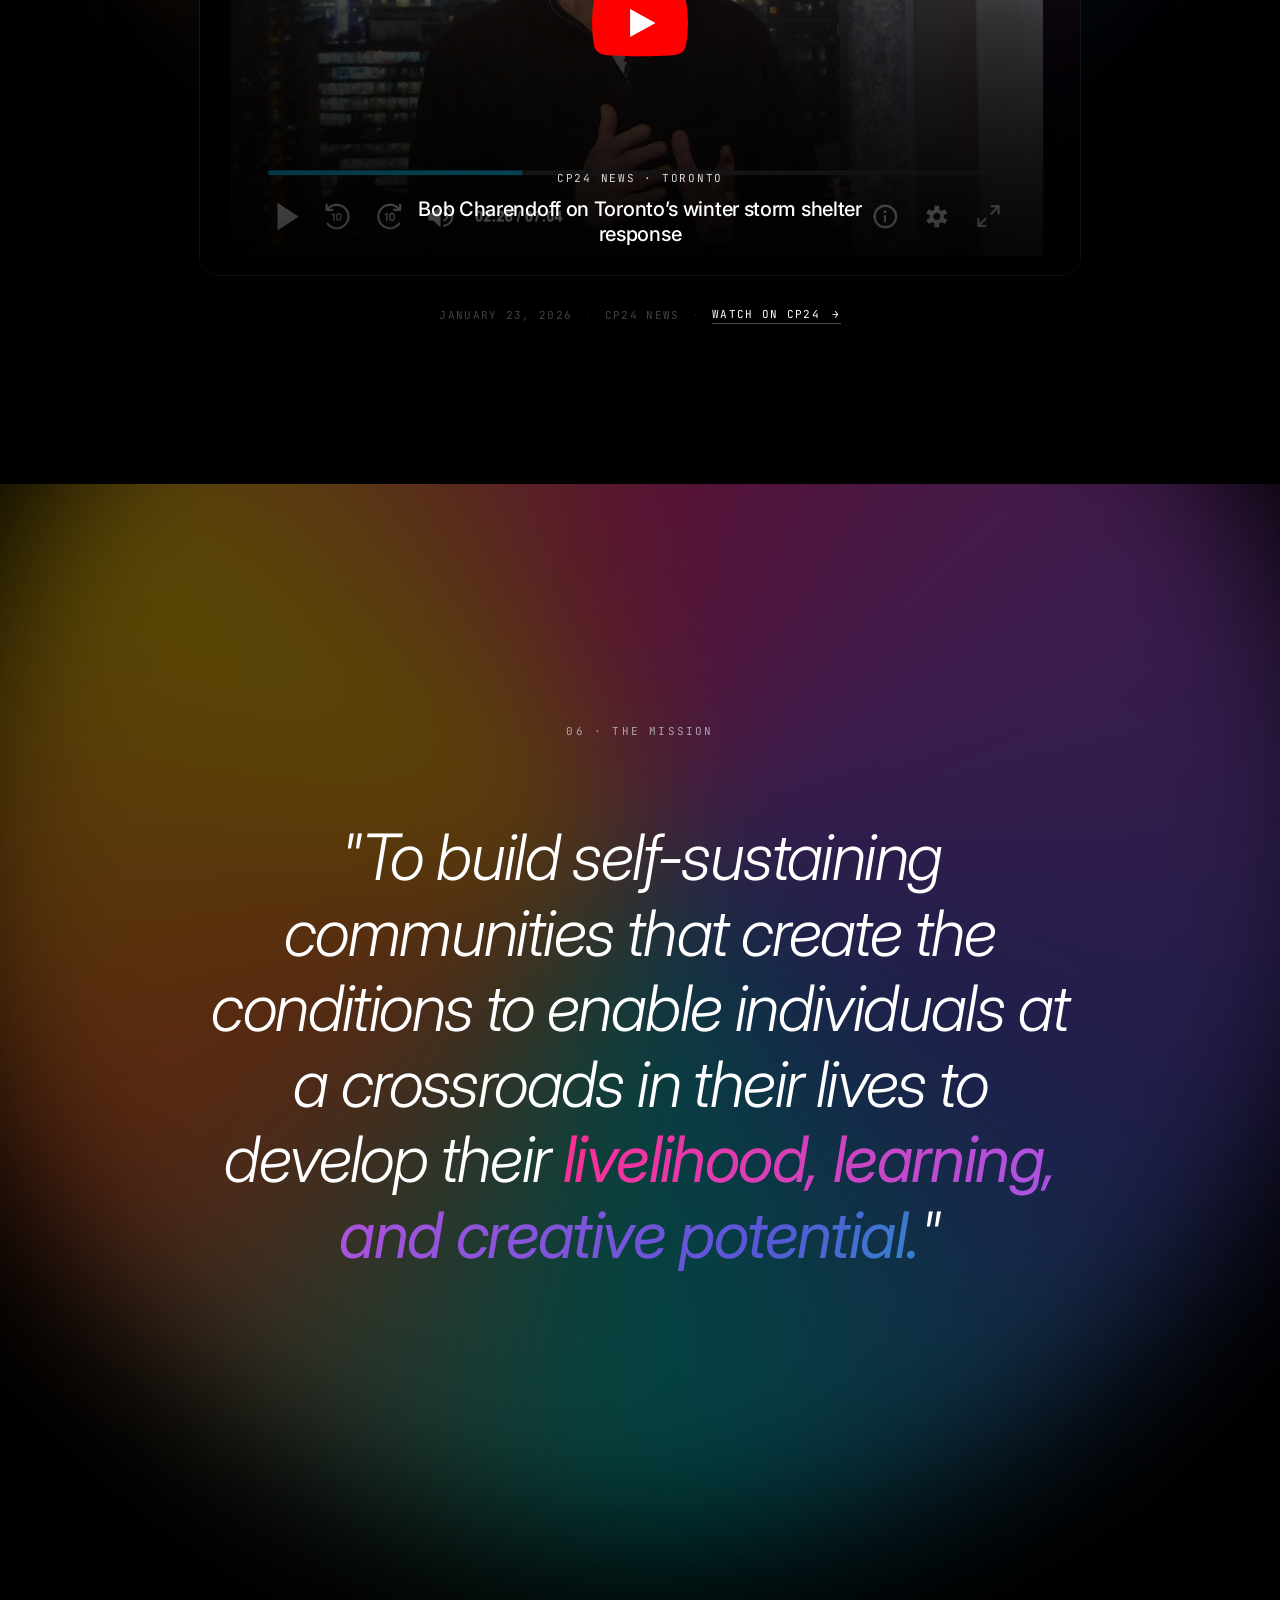
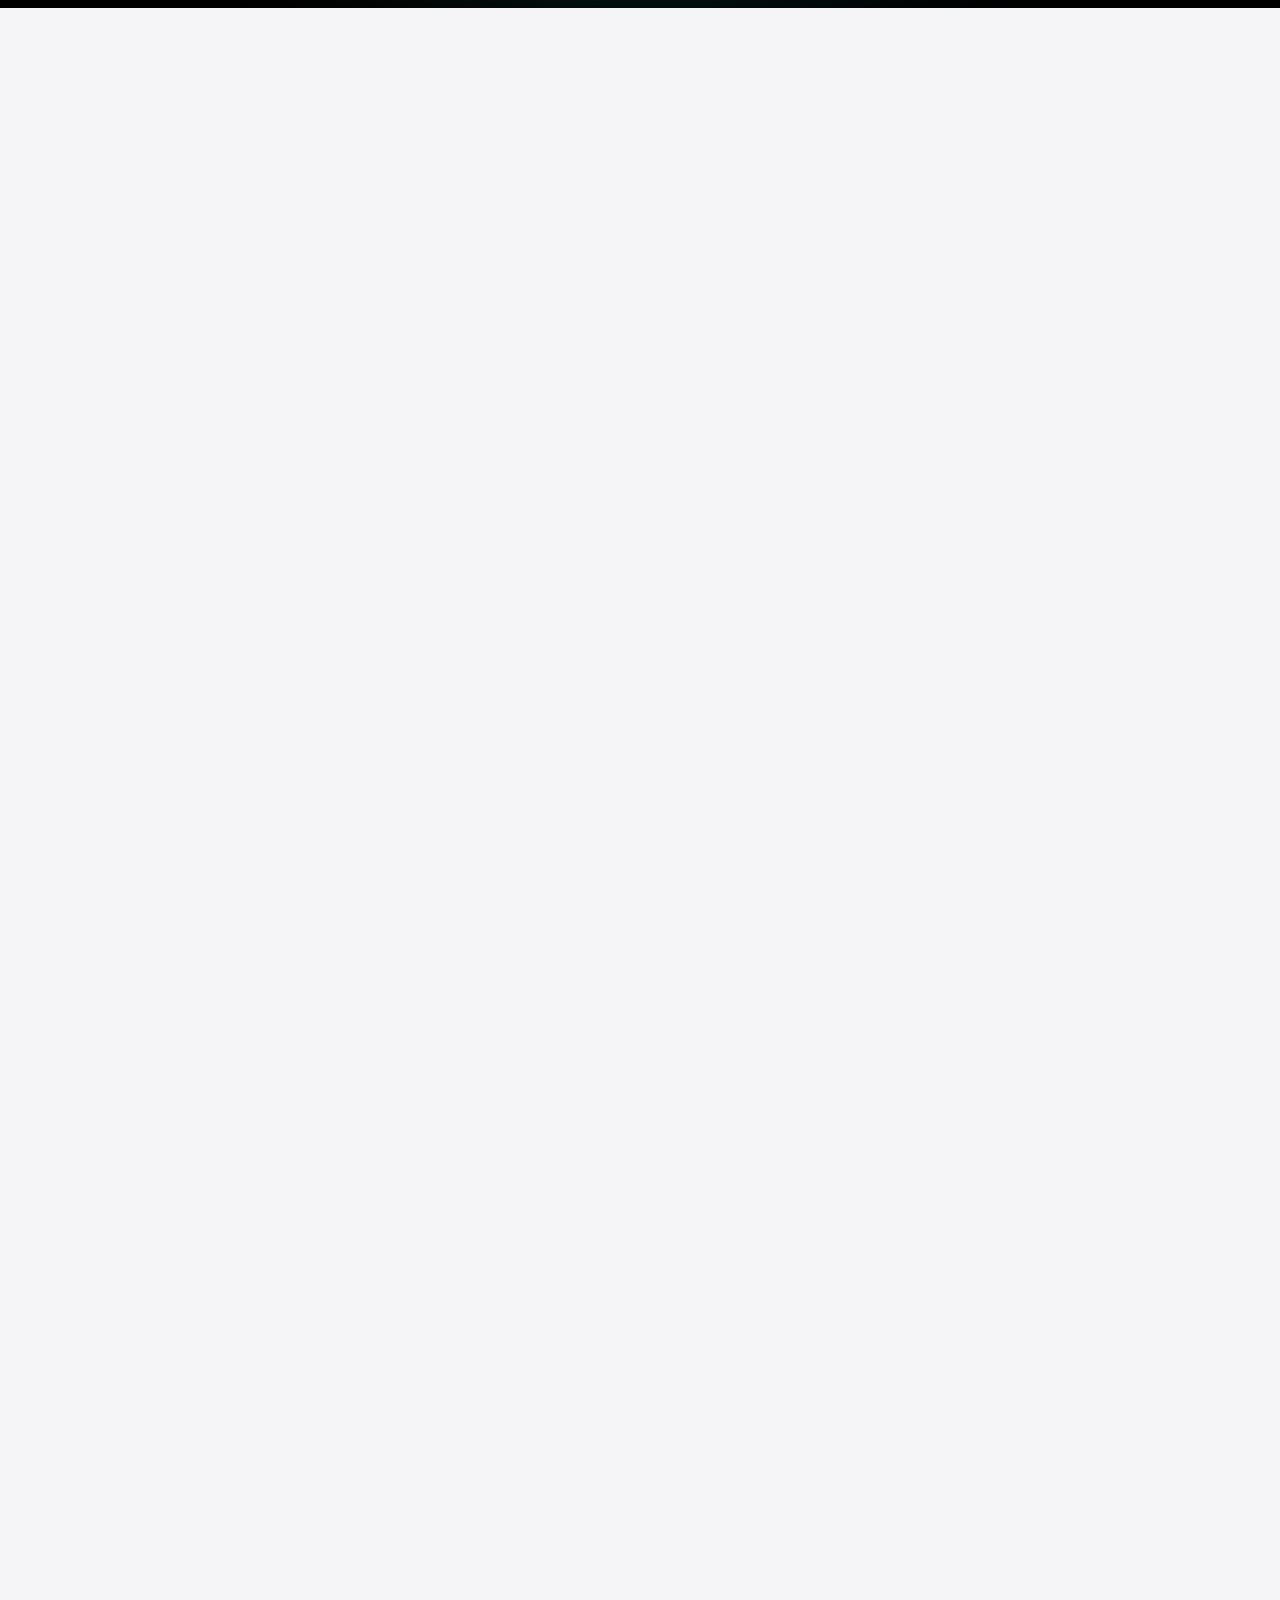
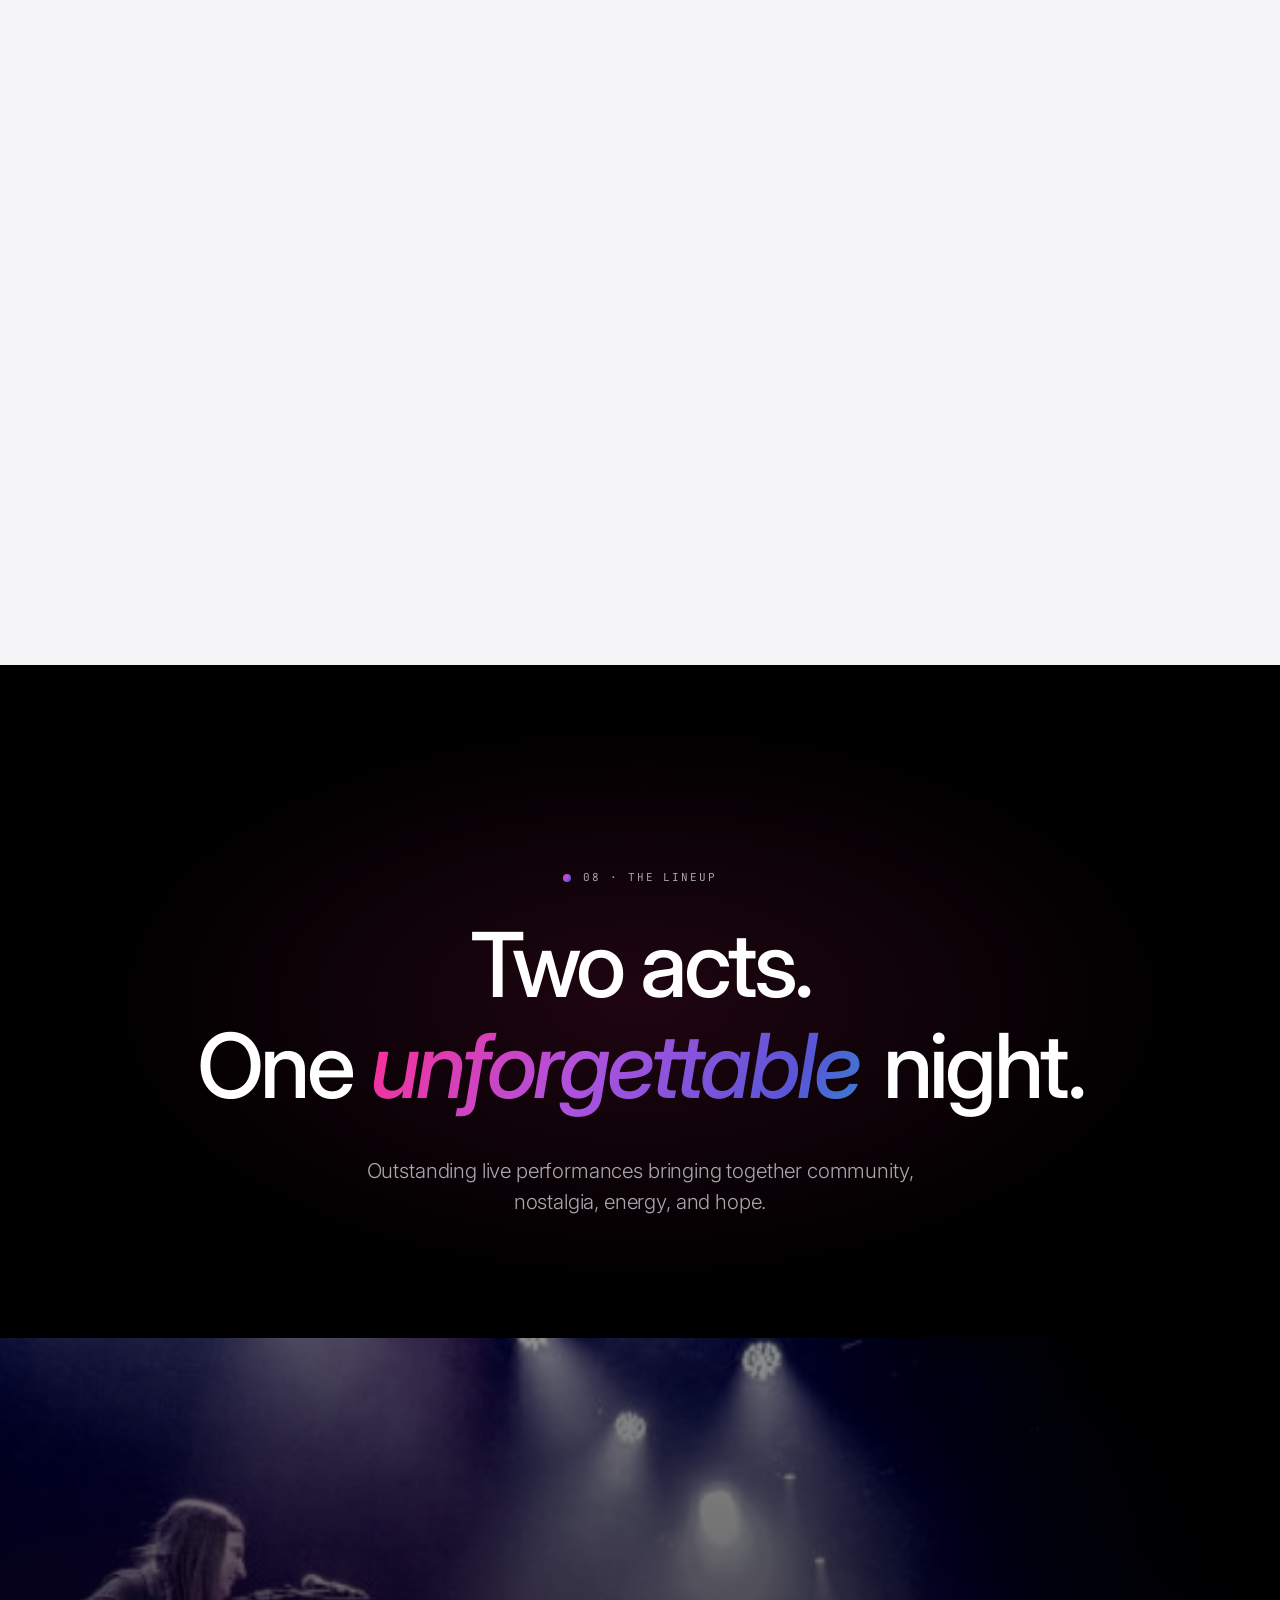
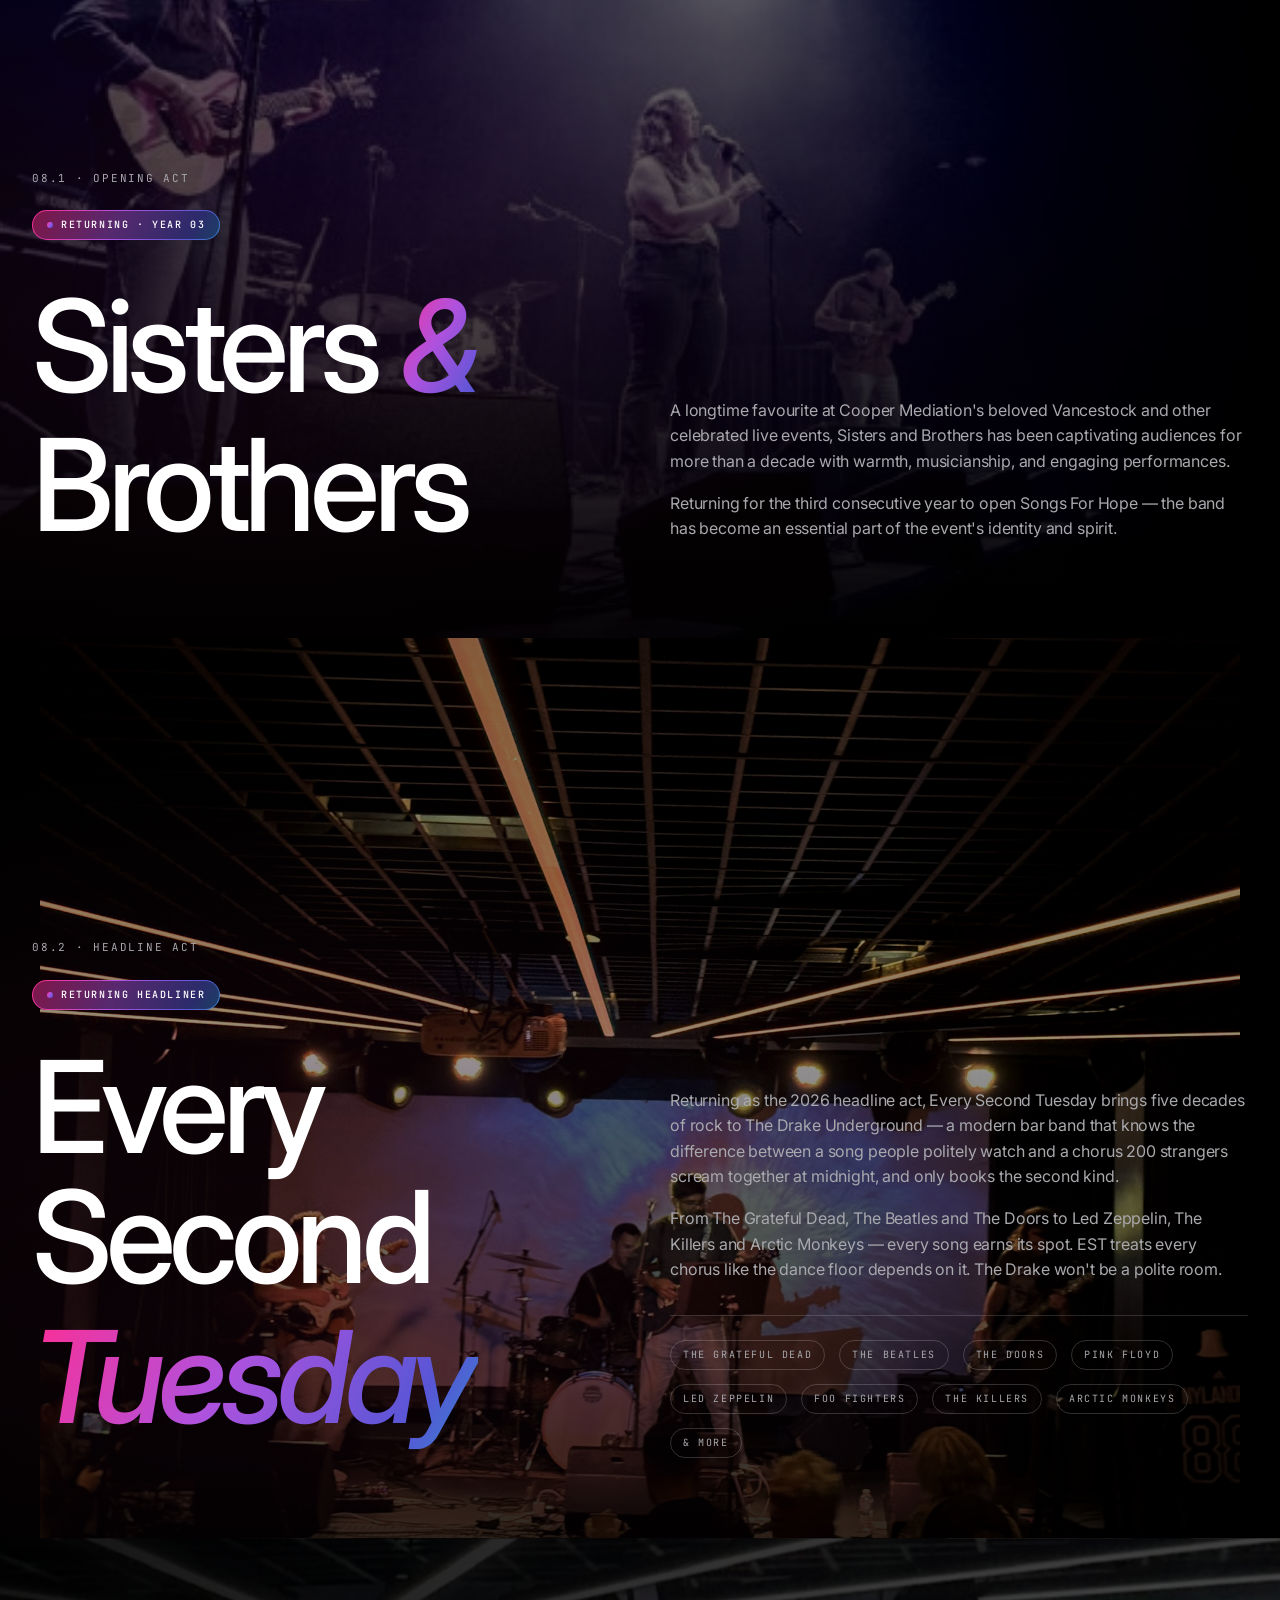
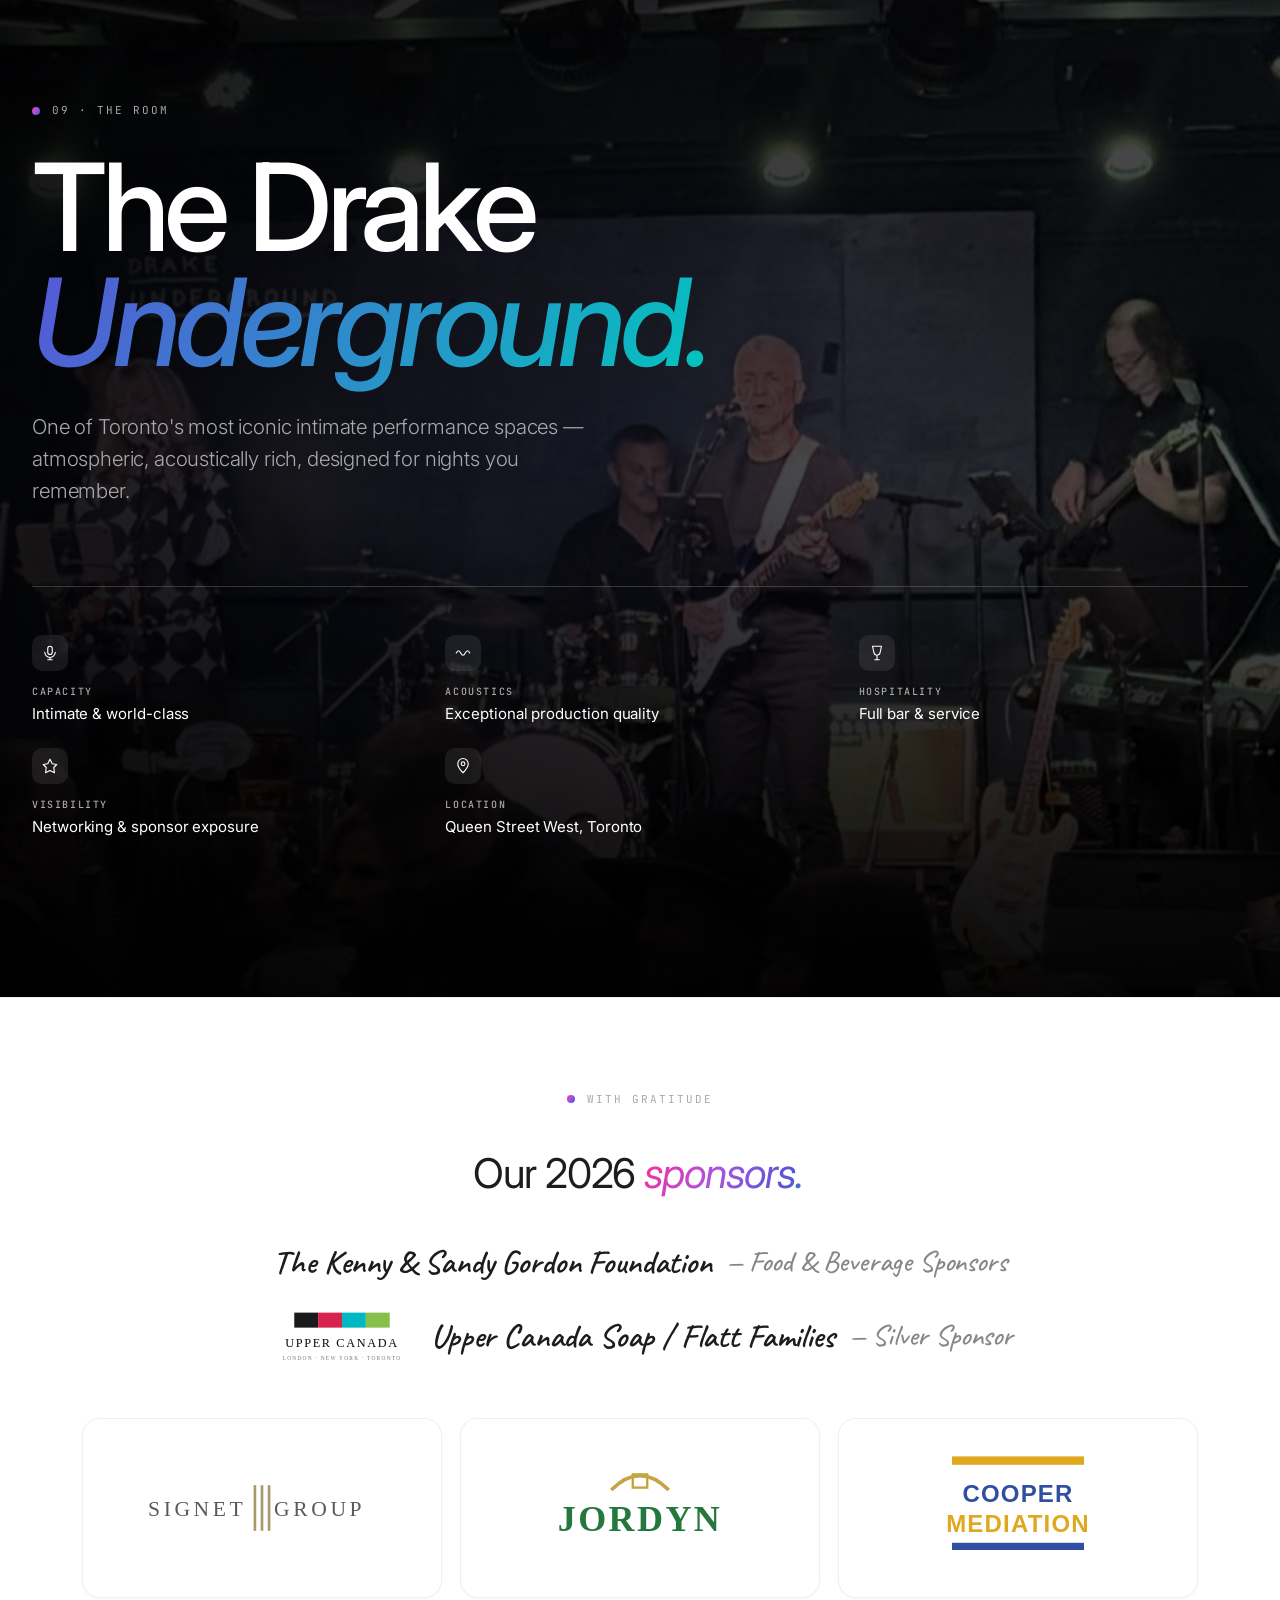
==== commit 9748c39d: "Nav: sections land flush under the translucent bar; tighter gap on small phones" ====
--- a/index.html
+++ b/index.html
@@ -2945,7 +2945,8 @@
 .tb-sheet a{display:block; padding:15px 16px; color:#fff; text-decoration:none; font-family:'Inter',sans-serif; font-size:21px; font-weight:600; letter-spacing:-.02em; border-bottom:1px solid rgba(255,255,255,.08);}
 .tb-sheet a:last-child{border-bottom:0;}
 .tb-sheet .tb-sheet-cta{margin-top:8px; text-align:center; border-radius:14px; font-size:17px; background:linear-gradient(110deg,#FF6B35,#FF2D92 55%,#AF52DE); color:#fff;}
-section[id], #auction{scroll-margin-top:64px;}
+section[id], #auction{scroll-margin-top:0;}
+@media (max-width: 380px){ .topbar{gap:8px;} }
 @media (max-width: 980px){
   .tb-nav{display:none;}
   .tb-menu{display:inline-flex;}
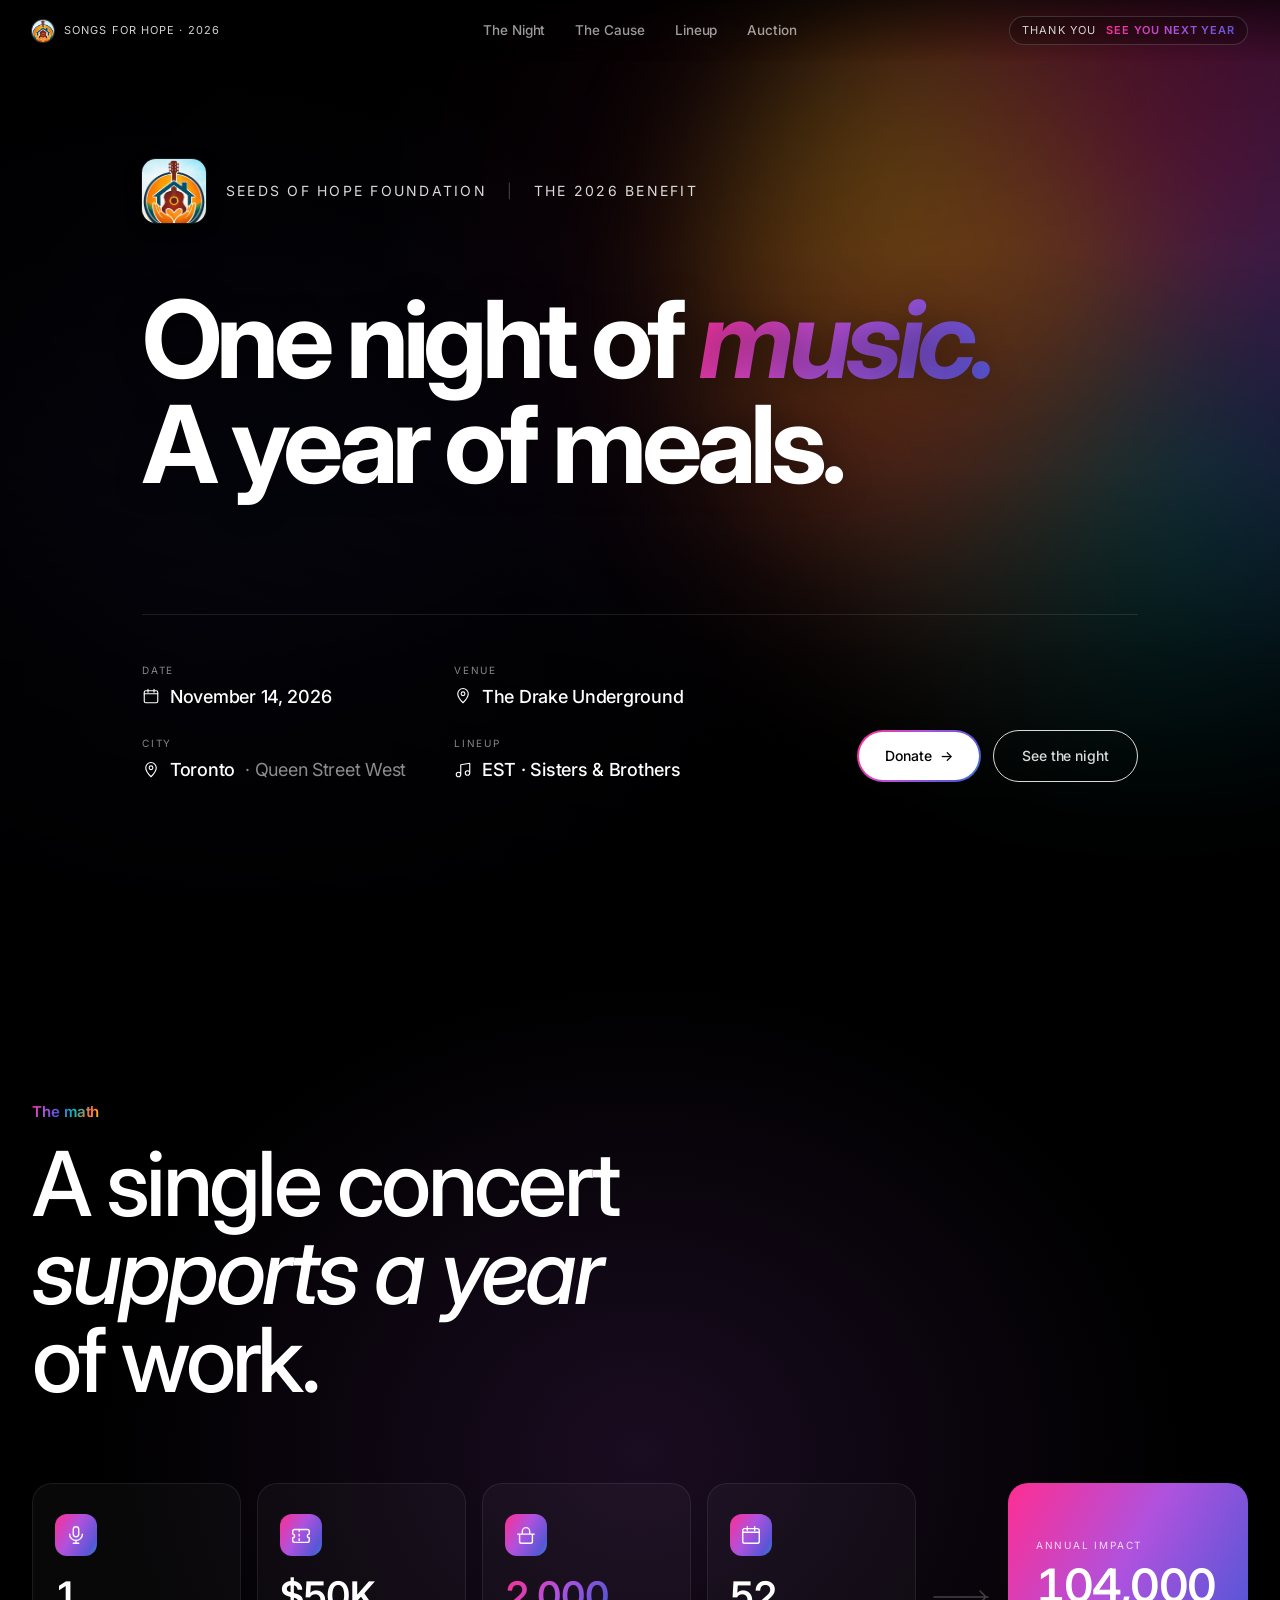
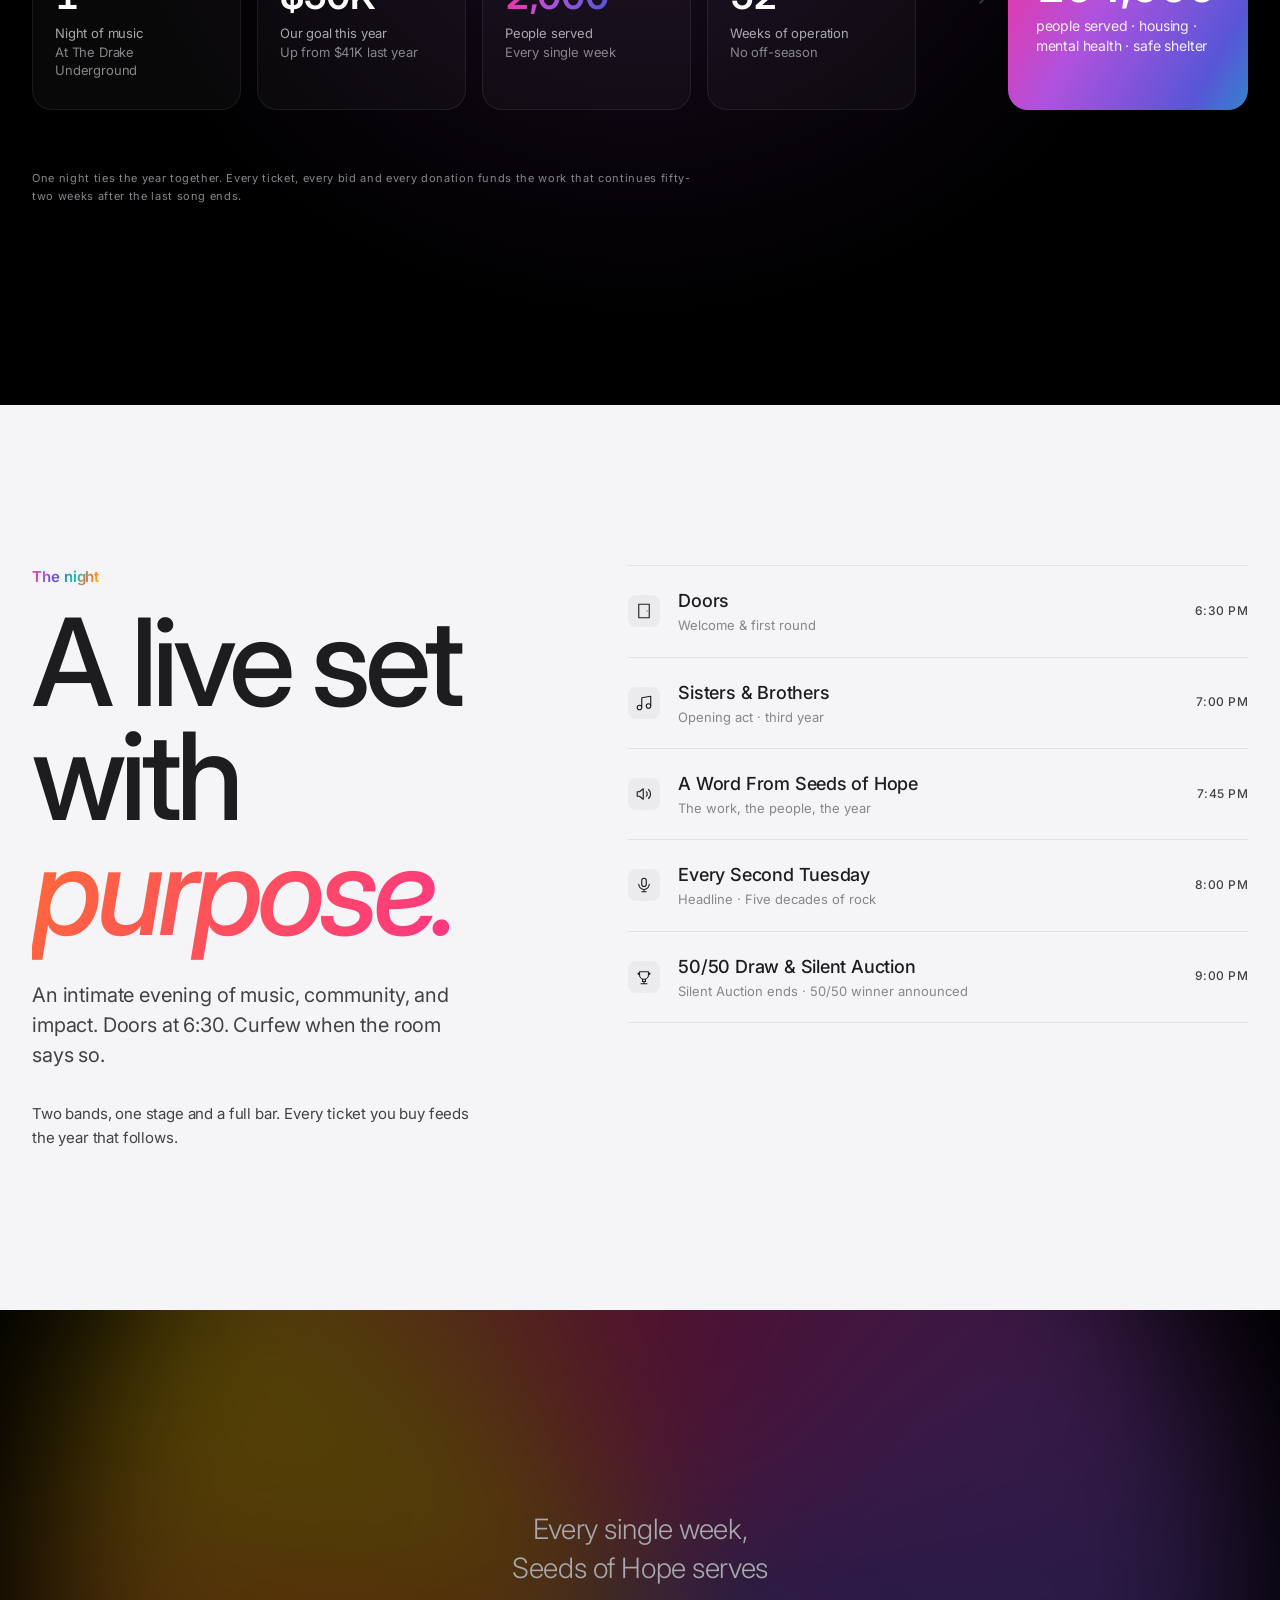
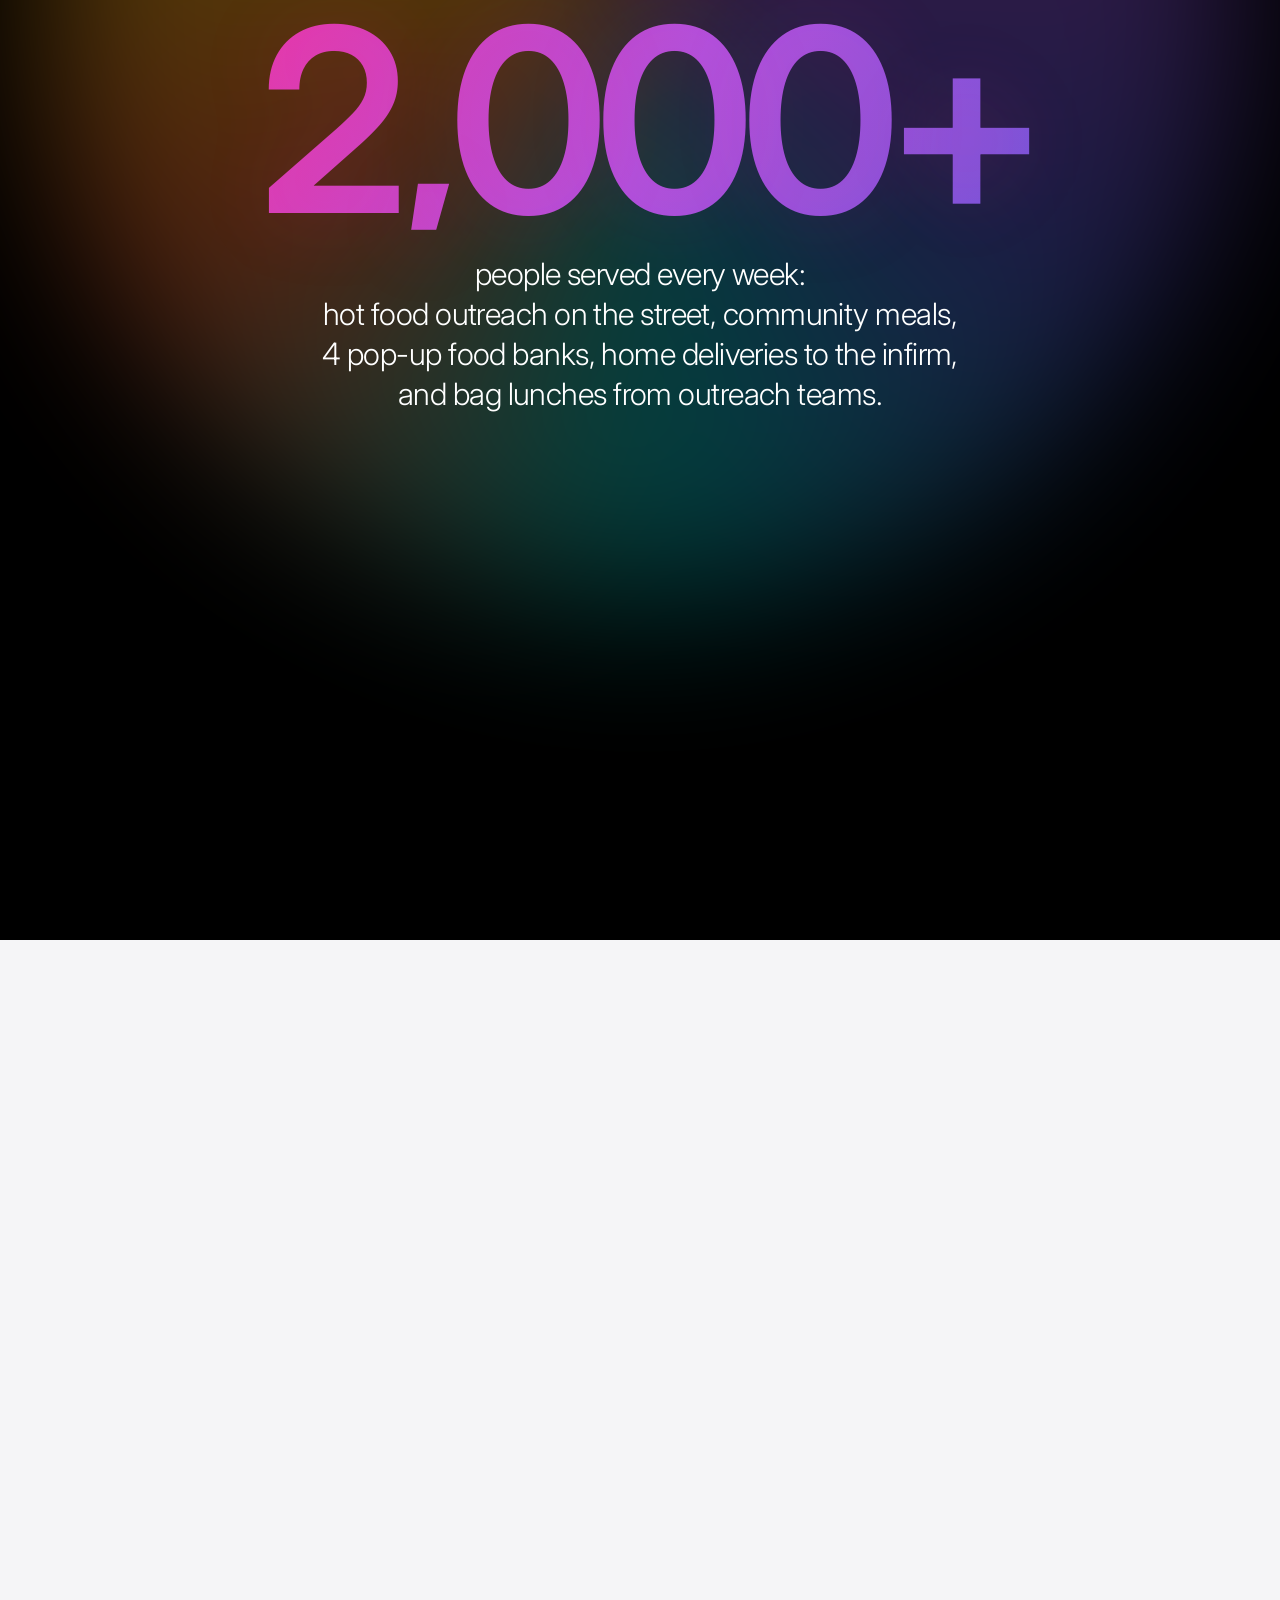
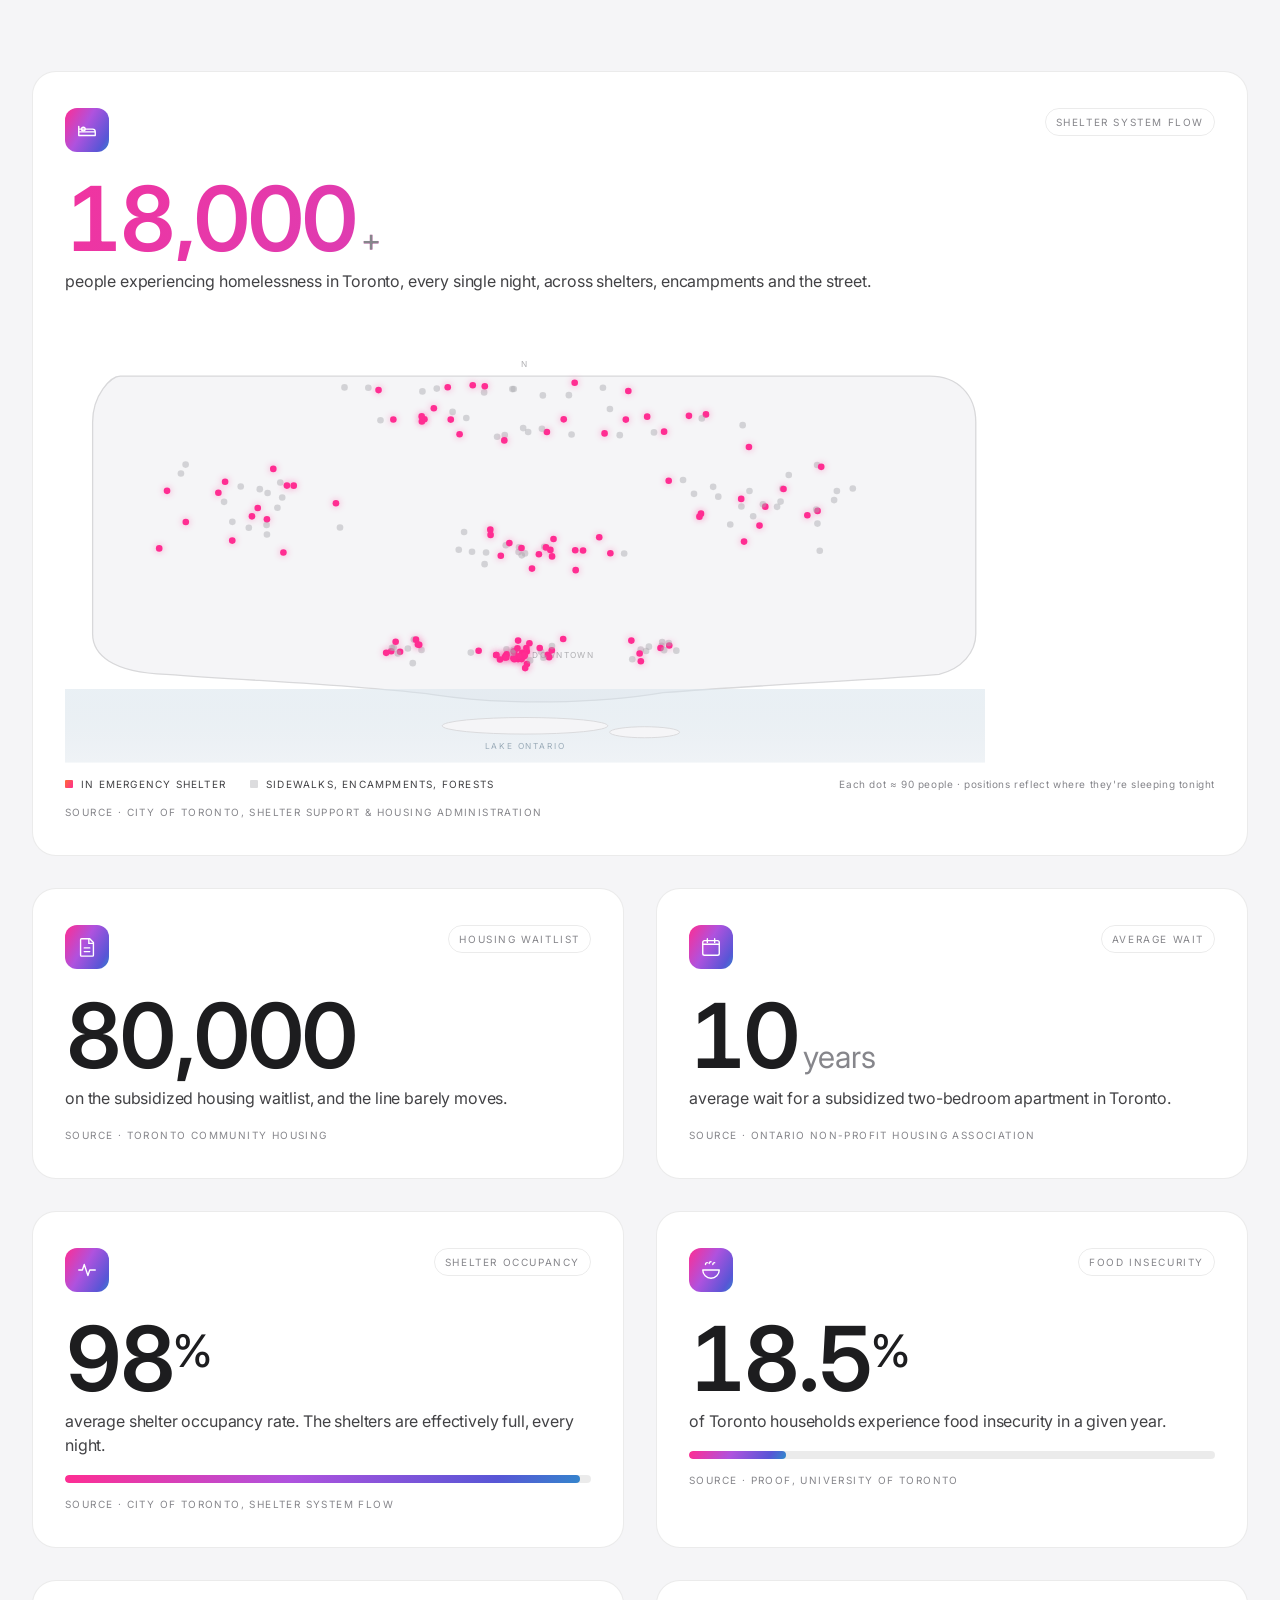
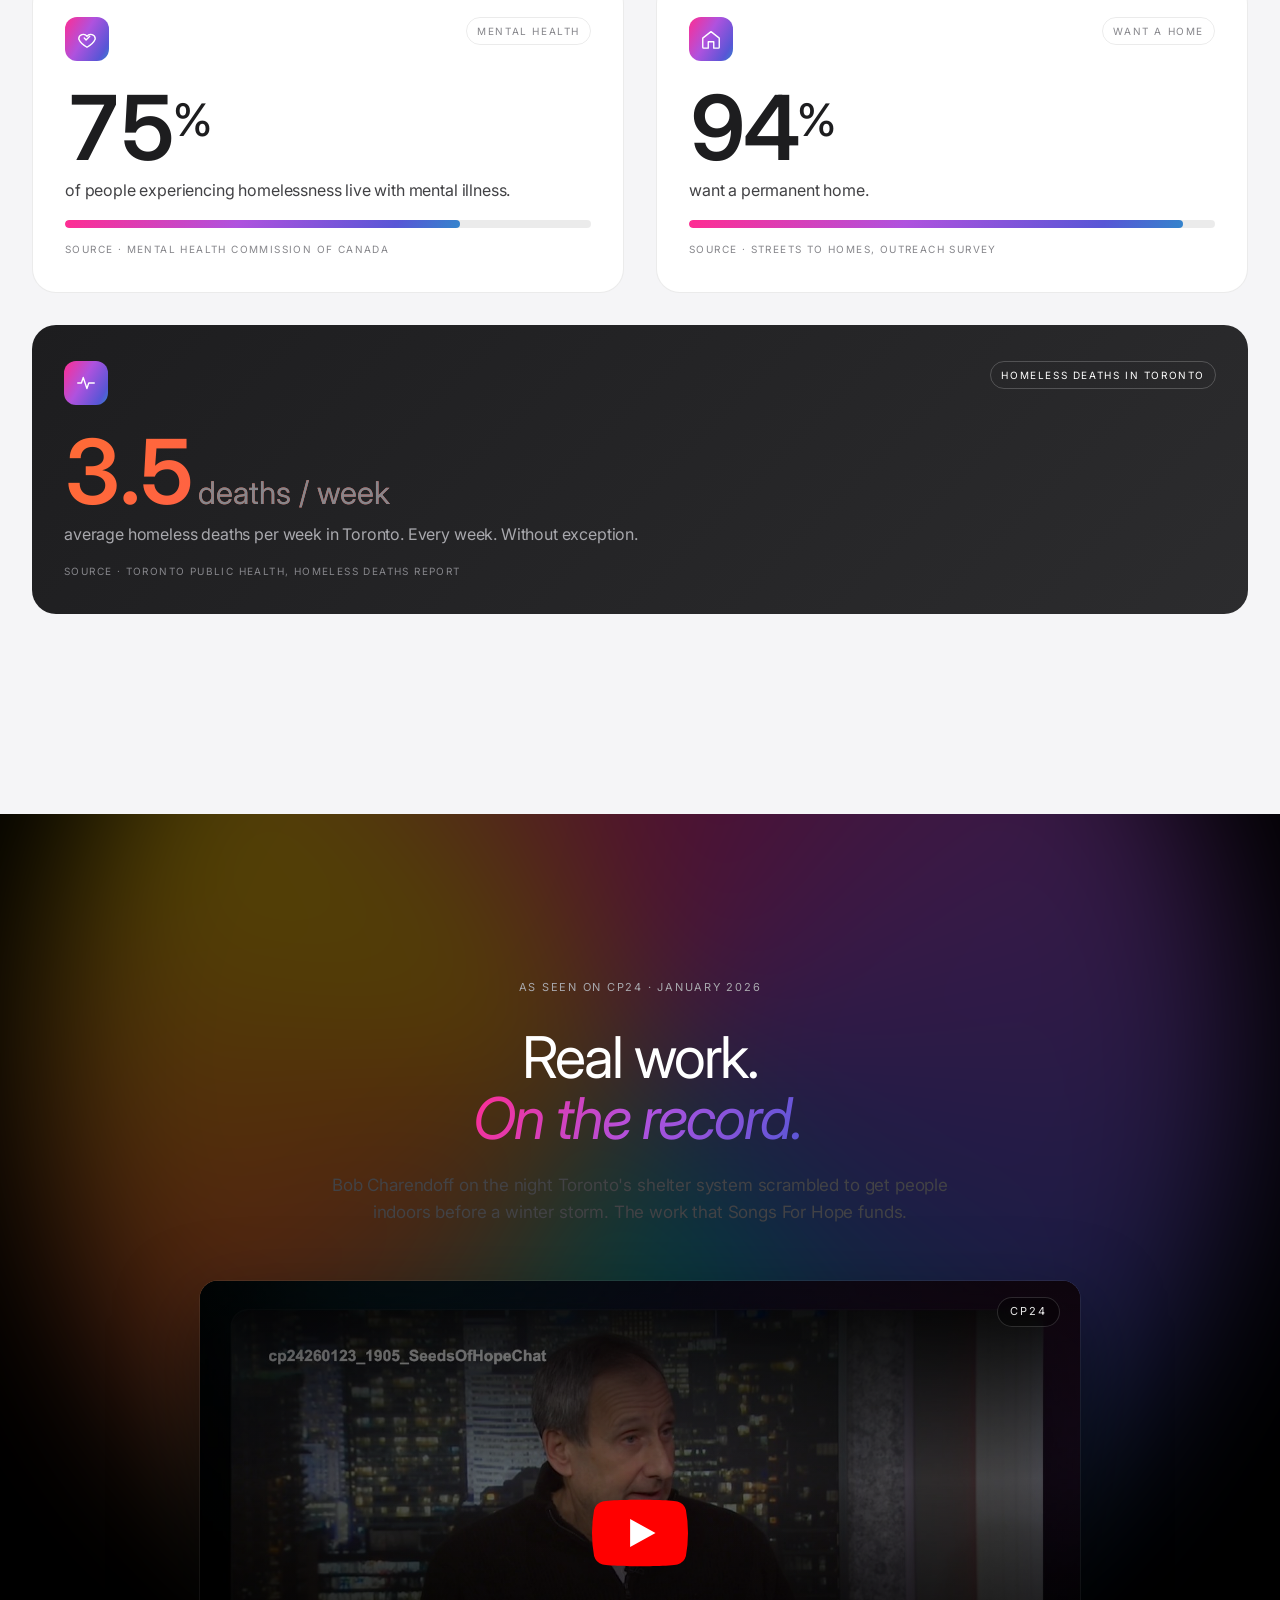
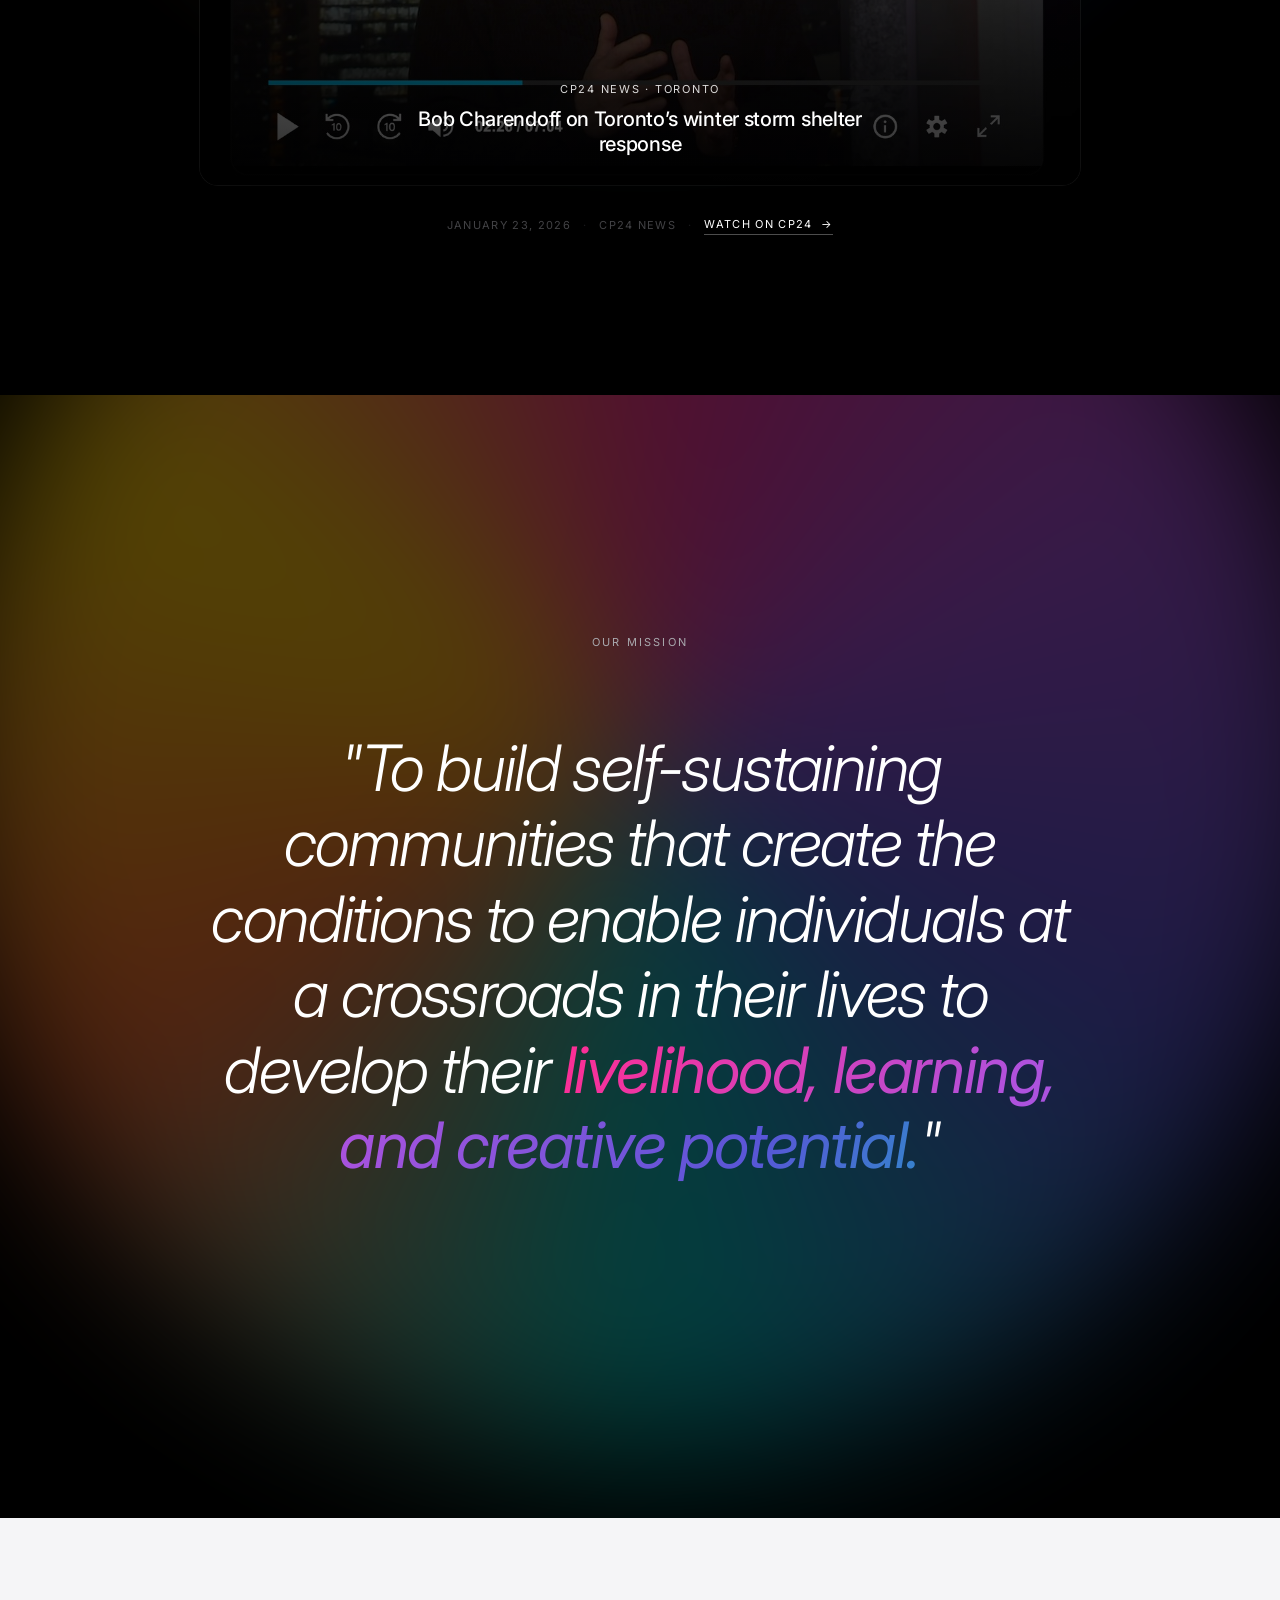
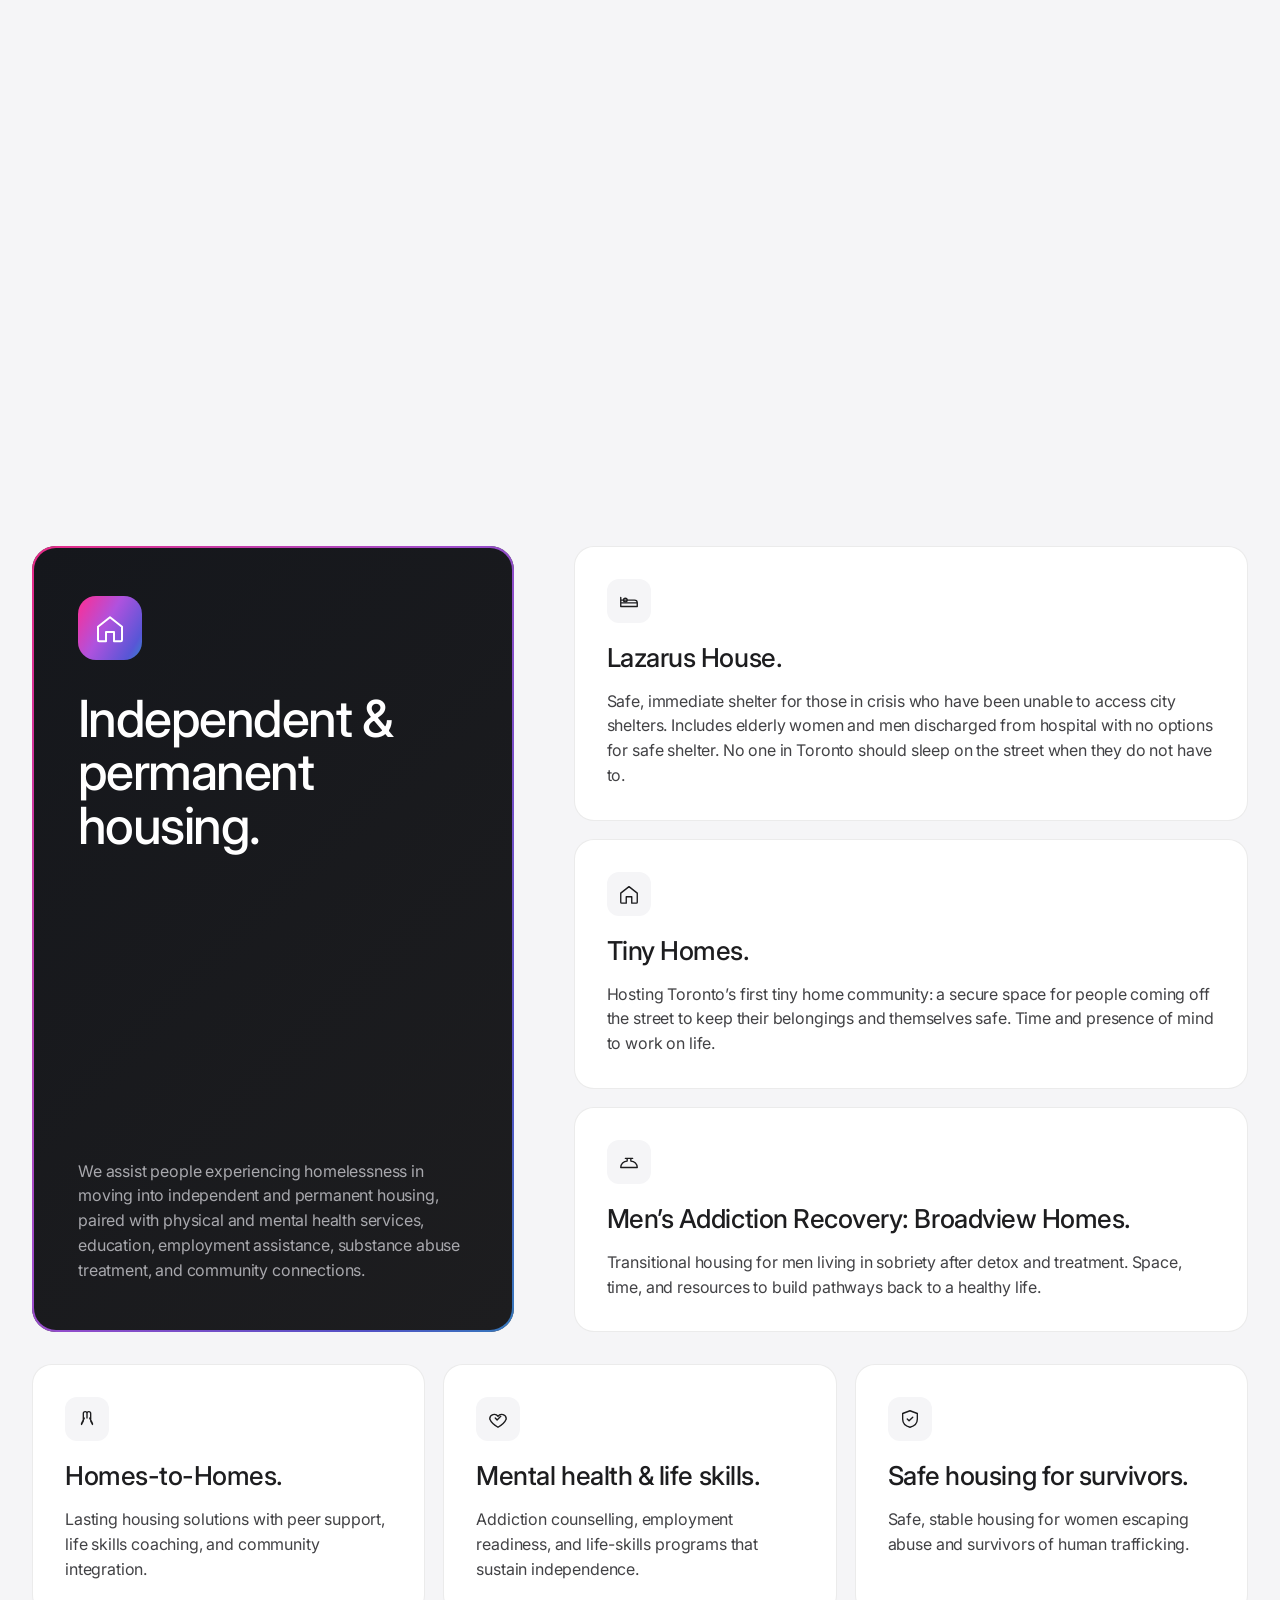
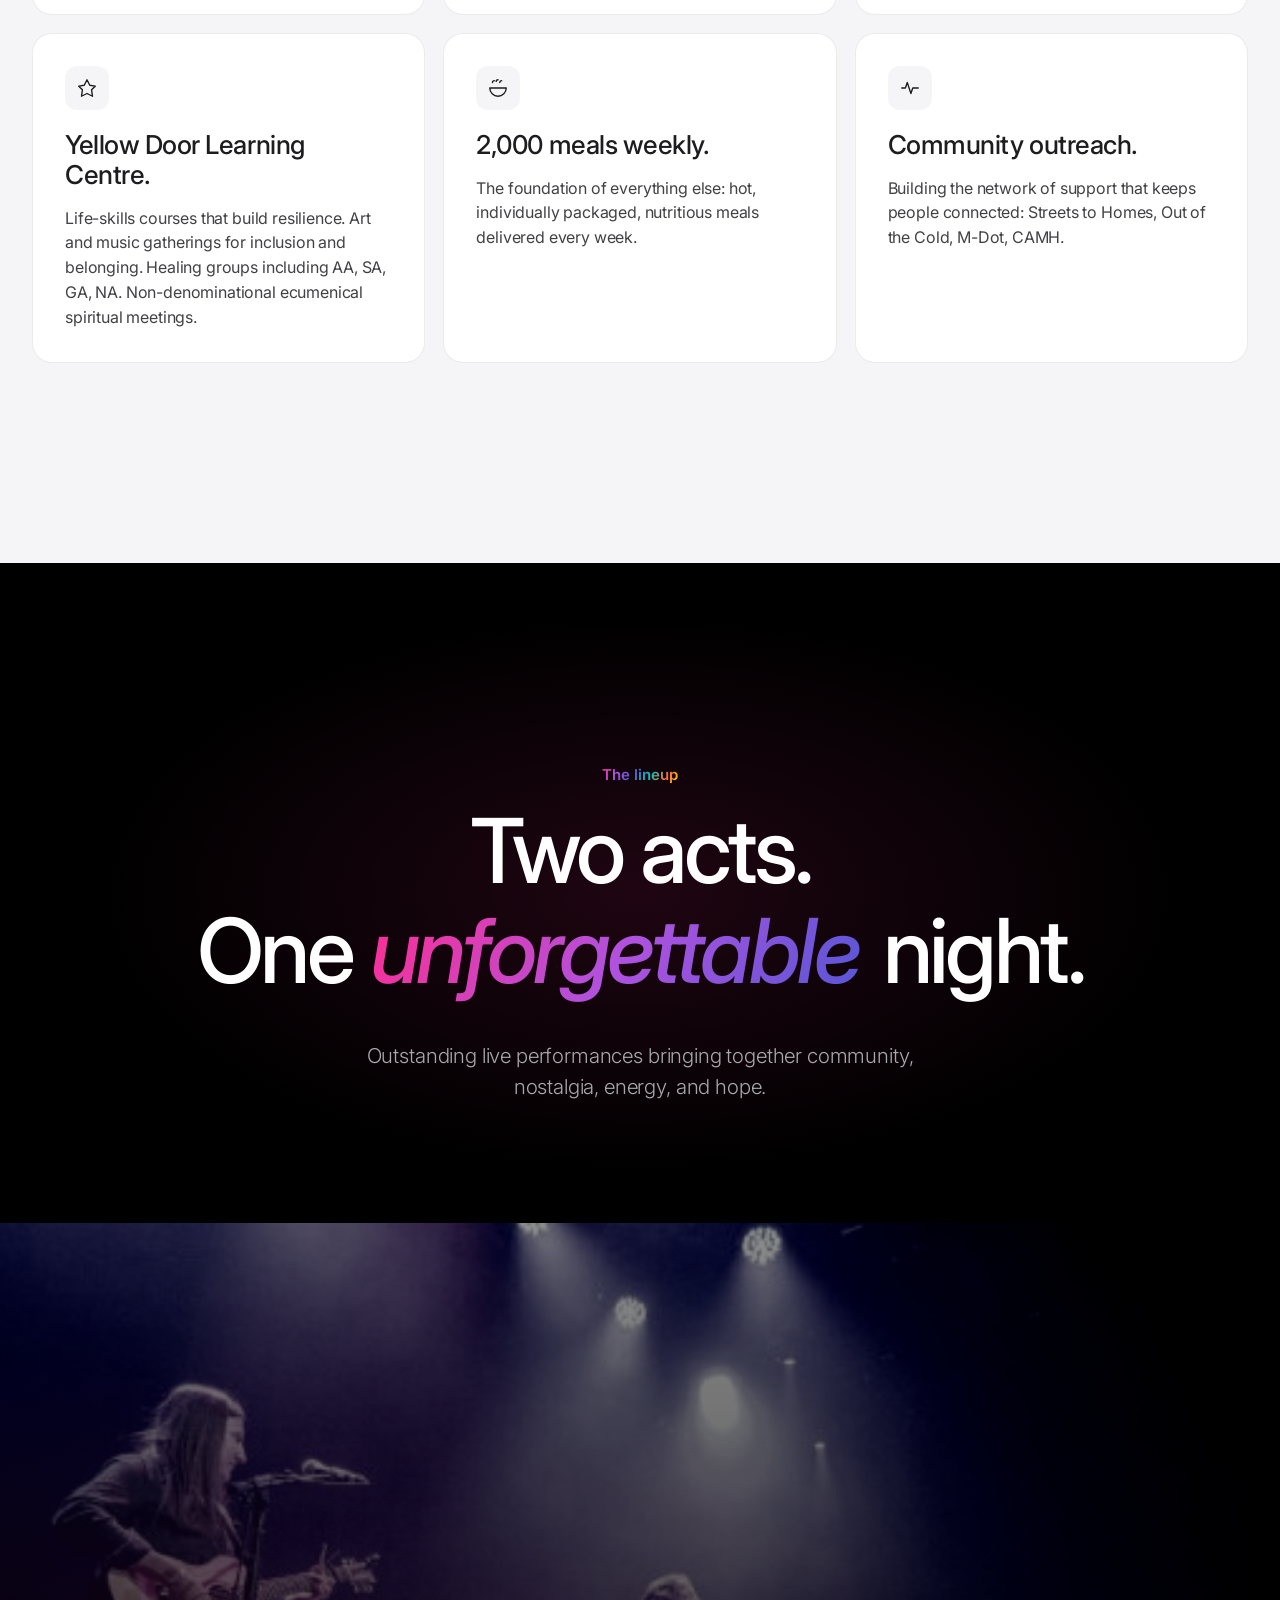
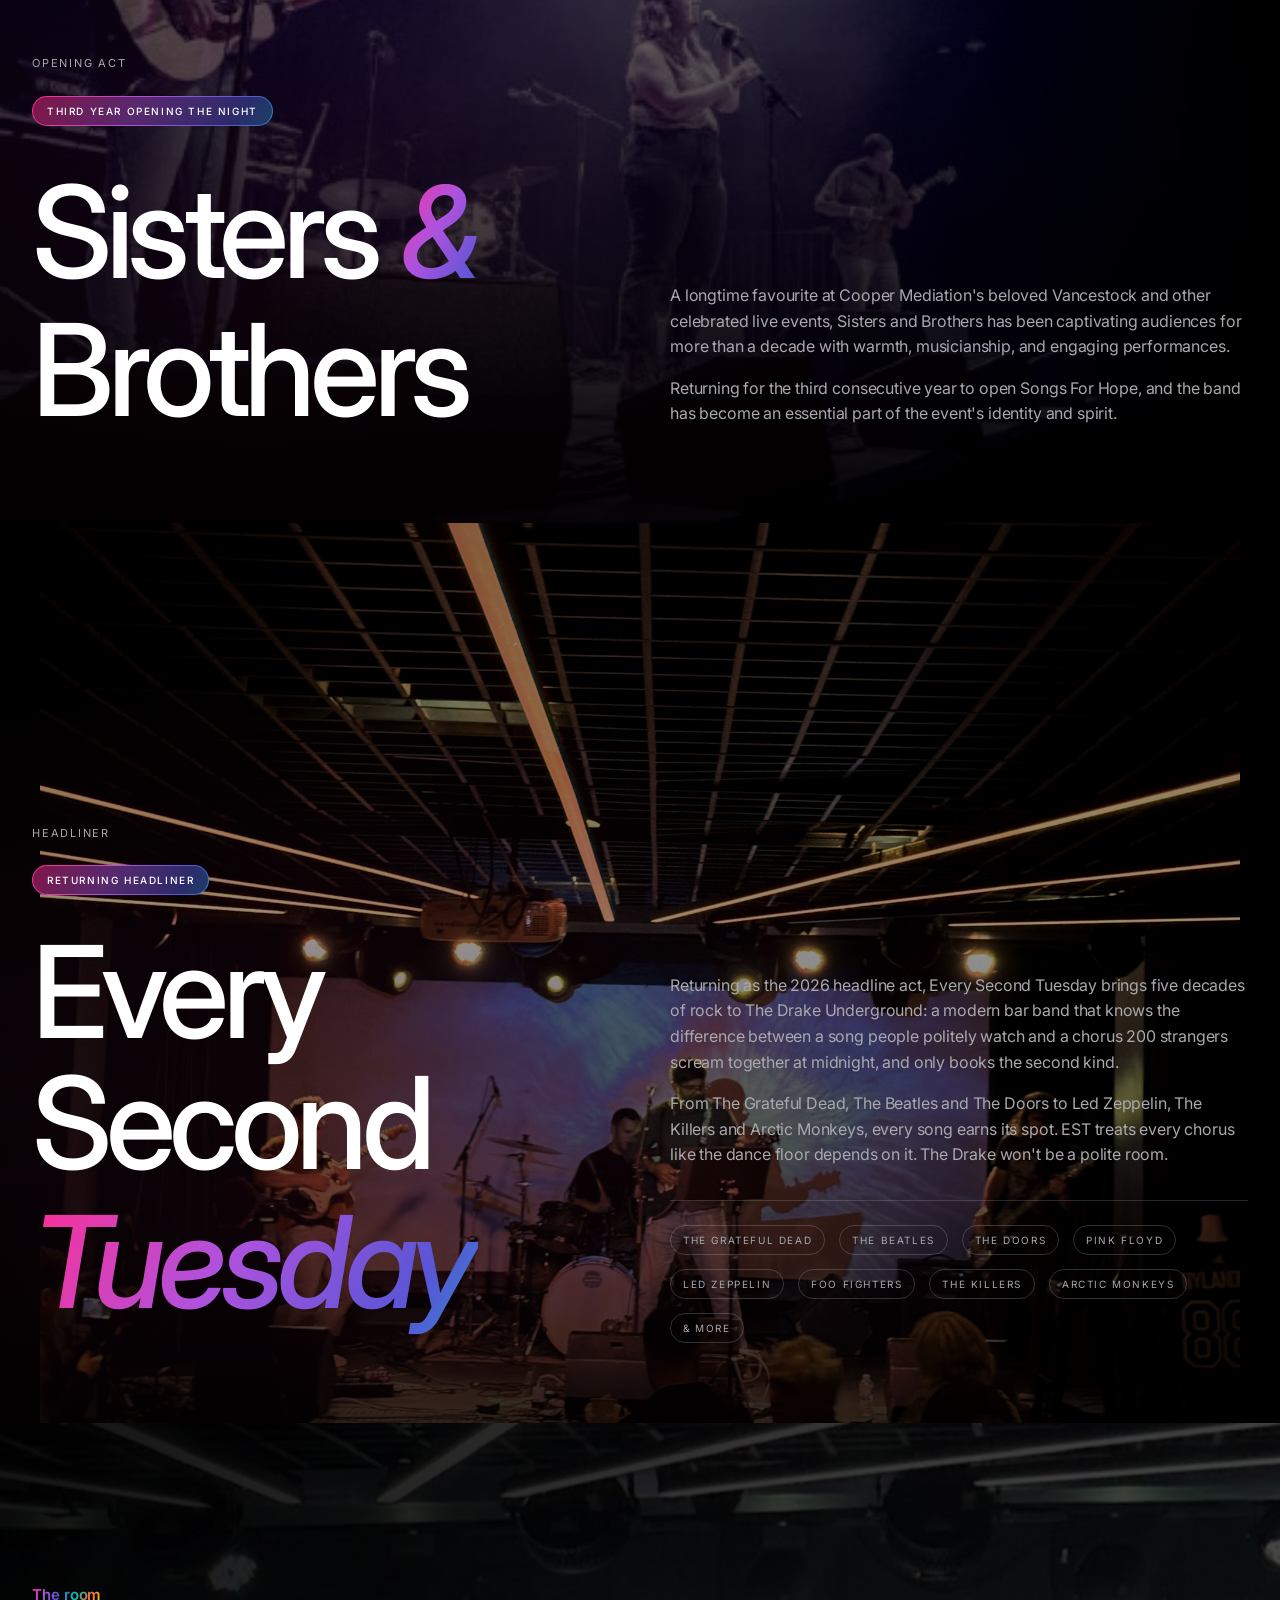
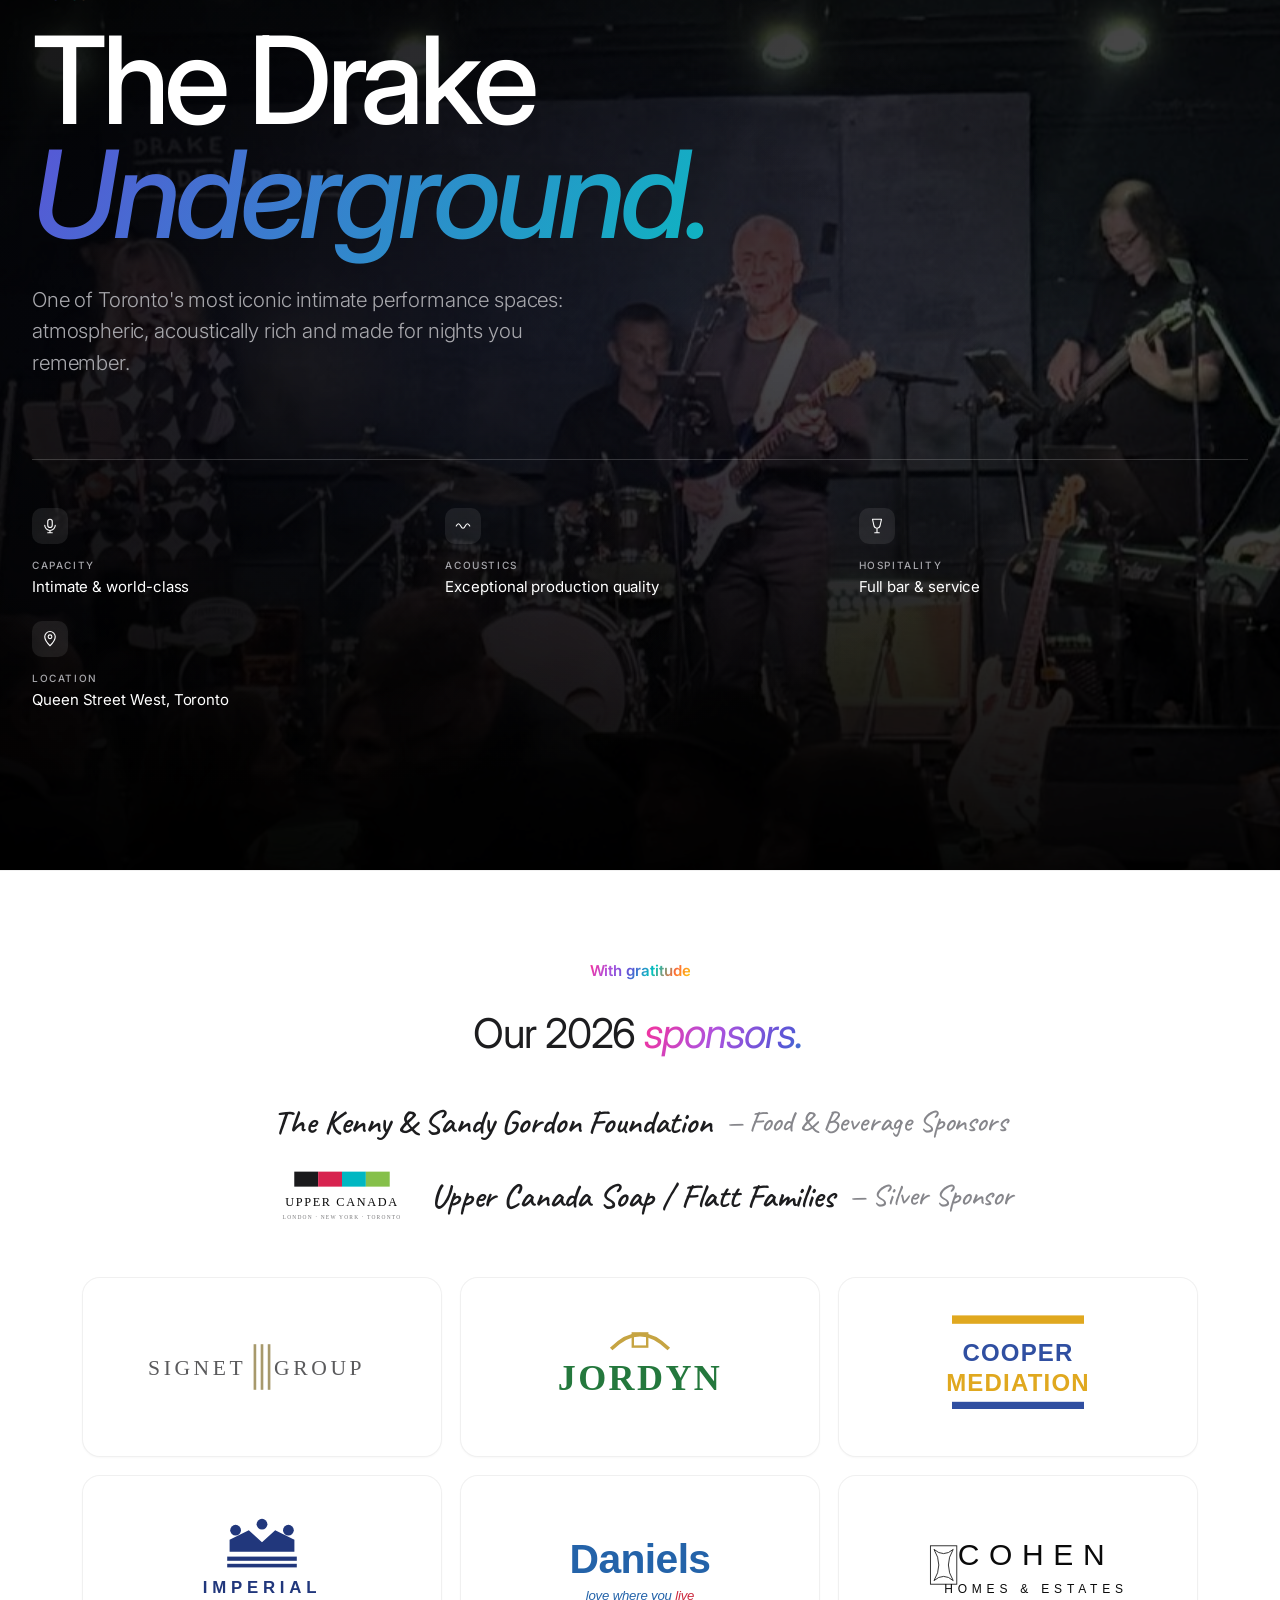
==== commit 94ab9727: "Homepage polish: no pulsing/spinning ornaments or numbered mono labels; plain-English copy fixes; fo" ====
--- a/index.html
+++ b/index.html
@@ -57,7 +57,7 @@
 <title>Songs For Hope 2026 · Tickets, Donations &amp; Auction</title>
 <link rel="preconnect" href="https://fonts.googleapis.com">
 <link rel="preconnect" href="https://fonts.gstatic.com" crossorigin>
-<link href="https://fonts.googleapis.com/css2?family=Inter:wght@200;300;400;500;600;700;800;900&family=JetBrains+Mono:wght@400;500;600&family=Caveat:wght@500;600&display=swap" rel="stylesheet">
+<link href="https://fonts.googleapis.com/css2?family=Inter:wght@200;300;400;500;600;700;800;900&family=Caveat:wght@500;600&display=swap" rel="stylesheet">
 <style>
 /* ============ APPLE INTELLIGENCE GRADIENT SYSTEM ============ */
 :root {
@@ -119,7 +119,7 @@
   letter-spacing:-.01em;
   overflow-x:hidden;
 }
-.mono{font-family:'JetBrains Mono',ui-monospace,Menlo,monospace;}
+.mono{font-family:'Inter',sans-serif;}
 img{max-width:100%;display:block;}
 ::selection{background:var(--pink); color:var(--white);}
 
@@ -241,7 +241,7 @@
   justify-content:space-between;
   align-items:center;
   padding:16px 32px;
-  font-family:'JetBrains Mono',monospace;
+  font-family:'Inter',sans-serif;
   font-size:11px;
   letter-spacing:.1em;
   text-transform:uppercase;
@@ -271,7 +271,7 @@
 
 /* ============ TYPE ============ */
 .kicker{
-  font-family:'JetBrains Mono',monospace;
+  font-family:'Inter',sans-serif;
   font-size:11px;
   letter-spacing:.18em;
   text-transform:uppercase;
@@ -374,7 +374,7 @@
   align-items:center;
   gap:20px;
   margin-bottom:64px;
-  font-family:'JetBrains Mono',monospace;
+  font-family:'Inter',sans-serif;
   font-size:14px;
   letter-spacing:.16em;
   text-transform:uppercase;
@@ -432,7 +432,7 @@
   gap:28px 48px;
 }
 .hero-set .k{
-  font-family:'JetBrains Mono',monospace;
+  font-family:'Inter',sans-serif;
   font-size:10px;
   letter-spacing:.18em;
   text-transform:uppercase;
@@ -621,7 +621,7 @@
   min-height:180px;
 }
 .flow-result .label{
-  font-family:'JetBrains Mono',monospace;
+  font-family:'Inter',sans-serif;
   font-size:10px;
   letter-spacing:.18em;
   text-transform:uppercase;
@@ -642,7 +642,7 @@
   opacity:.9;
 }
 .math-caveat{
-  font-family:'JetBrains Mono',monospace;
+  font-family:'Inter',sans-serif;
   font-size:11px;
   letter-spacing:.06em;
   color:var(--grey-1);
@@ -693,7 +693,7 @@
 }
 .track:hover{padding-left:12px; background:rgba(0,0,0,.02);}
 .track .n{
-  font-family:'JetBrains Mono',monospace;
+  font-family:'Inter',sans-serif;
   font-size:12px;
   letter-spacing:.1em;
   color:var(--grey-1);
@@ -728,7 +728,7 @@
   letter-spacing:0;
 }
 .track .time{
-  font-family:'JetBrains Mono',monospace;
+  font-family:'Inter',sans-serif;
   font-size:12px;
   color:var(--grey-2);
   letter-spacing:.04em;
@@ -795,7 +795,7 @@
   border-top:1px solid var(--hairline-dk);
 }
 .partner-network .label{
-  font-family:'JetBrains Mono',monospace;
+  font-family:'Inter',sans-serif;
   font-size:10px;
   letter-spacing:.2em;
   text-transform:uppercase;
@@ -919,7 +919,7 @@
 }
 .stat-card .stat-ico svg{width:22px; height:22px;}
 .stat-card .stat-tag{
-  font-family:'JetBrains Mono',monospace;
+  font-family:'Inter',sans-serif;
   font-size:10px;
   letter-spacing:.16em;
   text-transform:uppercase;
@@ -973,7 +973,7 @@
 }
 .bar-fill.warm{background: var(--grad-warm); background-size:200% 100%;}
 .bar-source{
-  font-family:'JetBrains Mono',monospace;
+  font-family:'Inter',sans-serif;
   font-size:10px;
   letter-spacing:.14em;
   text-transform:uppercase;
@@ -1012,7 +1012,7 @@
 .toronto-cardinal,
 .toronto-water,
 .toronto-place{
-  font-family:'JetBrains Mono', monospace;
+  font-family:'Inter',sans-serif;
   font-size:9px;
   letter-spacing:.16em;
   fill:#b0b0b3;
@@ -1045,7 +1045,7 @@
   gap:18px 24px;
   margin-top:14px;
   align-items:center;
-  font-family:'JetBrains Mono',monospace;
+  font-family:'Inter',sans-serif;
   font-size:10px;
   letter-spacing:.12em;
   text-transform:uppercase;
@@ -1091,7 +1091,7 @@
   display:inline-flex;
   align-items:center;
   gap:10px;
-  font-family:'JetBrains Mono', monospace;
+  font-family:'Inter',sans-serif;
   font-size:11px;
   letter-spacing:.16em;
   text-transform:uppercase;
@@ -1182,7 +1182,7 @@
   z-index:2;
 }
 .press-video-eyebrow{
-  font-family:'JetBrains Mono', monospace;
+  font-family:'Inter',sans-serif;
   font-size:11px;
   letter-spacing:.16em;
   text-transform:uppercase;
@@ -1228,7 +1228,7 @@
 .press-video-brand{
   position:absolute;
   top:16px; right:20px;
-  font-family:'JetBrains Mono', monospace;
+  font-family:'Inter',sans-serif;
   font-size:11px;
   letter-spacing:.18em;
   text-transform:uppercase;
@@ -1253,7 +1253,7 @@
   align-items:center;
   justify-content:center;
   gap:12px;
-  font-family:'JetBrains Mono', monospace;
+  font-family:'Inter',sans-serif;
   font-size:11px;
   letter-spacing:.12em;
   text-transform:uppercase;
@@ -1291,7 +1291,7 @@
 }
 .turn .wrap-tight{position:relative; z-index:2;}
 .turn .precede{
-  font-family:'JetBrains Mono',monospace;
+  font-family:'Inter',sans-serif;
   font-size:11px;
   letter-spacing:.2em;
   text-transform:uppercase;
@@ -1318,7 +1318,7 @@
   animation: gradient-drift 8s ease-in-out infinite;
 }
 .turn .cite{
-  font-family:'JetBrains Mono',monospace;
+  font-family:'Inter',sans-serif;
   font-size:11px;
   letter-spacing:.2em;
   text-transform:uppercase;
@@ -1411,7 +1411,7 @@
 }
 .flag-icon svg{width:32px; height:32px;}
 .flag-tag{
-  font-family:'JetBrains Mono',monospace;
+  font-family:'Inter',sans-serif;
   font-size:11px;
   letter-spacing:.2em;
   text-transform:uppercase;
@@ -1476,7 +1476,7 @@
 }
 .wcard .wico svg{width:22px; height:22px;}
 .wcard .wn{
-  font-family:'JetBrains Mono',monospace;
+  font-family:'Inter',sans-serif;
   font-size:10px;
   letter-spacing:.16em;
   color:var(--grey-1);
@@ -1590,7 +1590,7 @@
   align-items:end;
 }
 .artist-meta{
-  font-family:'JetBrains Mono',monospace;
+  font-family:'Inter',sans-serif;
   font-size:11px;
   letter-spacing:.16em;
   text-transform:uppercase;
@@ -1601,7 +1601,7 @@
   display:inline-flex;
   align-items:center;
   gap:8px;
-  font-family:'JetBrains Mono',monospace;
+  font-family:'Inter',sans-serif;
   font-size:10px;
   font-weight:500;
   letter-spacing:.16em;
@@ -1660,7 +1660,7 @@
   flex-wrap:wrap;
 }
 .tribute{
-  font-family:'JetBrains Mono',monospace;
+  font-family:'Inter',sans-serif;
   font-size:10px;
   letter-spacing:.16em;
   text-transform:uppercase;
@@ -1746,7 +1746,7 @@
 }
 .spec-ico svg{width:18px; height:18px;}
 .vs-k{
-  font-family:'JetBrains Mono',monospace;
+  font-family:'Inter',sans-serif;
   font-size:10px;
   font-weight:500;
   letter-spacing:.16em;
@@ -1870,7 +1870,7 @@
   animation: gradient-drift 8s ease-in-out infinite;
 }
 .ppt-label{
-  font-family: 'JetBrains Mono', monospace;
+  font-family: 'Inter',sans-serif;
   font-size: 10px;
   letter-spacing: .16em;
   text-transform: uppercase;
@@ -1913,7 +1913,7 @@
   display:inline-flex;
   align-items:center;
   gap:10px;
-  font-family:'JetBrains Mono', monospace;
+  font-family:'Inter',sans-serif;
   font-size:11px;
   letter-spacing:.16em;
   text-transform:uppercase;
@@ -2030,7 +2030,7 @@
 }
 .tier.feat > *{position:relative; z-index:2;}
 .tier-tag{
-  font-family:'JetBrains Mono',monospace;
+  font-family:'Inter',sans-serif;
   font-size:10px;
   letter-spacing:.18em;
   text-transform:uppercase;
@@ -2106,7 +2106,7 @@
   animation: gradient-drift 10s ease-in-out infinite;
 }
 .tier .price-sub{
-  font-family:'JetBrains Mono',monospace;
+  font-family:'Inter',sans-serif;
   font-size:10px;
   letter-spacing:.16em;
   text-transform:uppercase;
@@ -2147,7 +2147,7 @@
 .tier.feat .impact-dots .d{background:rgba(255,255,255,.15);}
 .tier.feat .impact-dots .d.lit{background: var(--grad-ai); background-size:200% 200%; animation: gradient-drift 8s ease-in-out infinite;}
 .impact-label{
-  font-family:'JetBrains Mono',monospace;
+  font-family:'Inter',sans-serif;
   font-size:11px;
   letter-spacing:.08em;
   color:var(--grey-1);
@@ -2213,7 +2213,7 @@
   border-top:1px solid var(--hairline);
 }
 .exc-header{
-  font-family:'JetBrains Mono',monospace;
+  font-family:'Inter',sans-serif;
   font-size:11px;
   letter-spacing:.18em;
   text-transform:uppercase;
@@ -2272,7 +2272,7 @@
   display:inline-flex;
   align-items:center;
   gap:6px;
-  font-family:'JetBrains Mono', monospace;
+  font-family:'Inter',sans-serif;
   font-size:10px;
   font-weight:500;
   letter-spacing:.14em;
@@ -2314,7 +2314,7 @@
   color:var(--ink);
 }
 .exc .price-line{
-  font-family:'JetBrains Mono',monospace;
+  font-family:'Inter',sans-serif;
   font-size:11px;
   letter-spacing:.14em;
   text-transform:uppercase;
@@ -2389,7 +2389,7 @@
   gap: 32px;
 }
 .prr-item .prr-k{
-  font-family: 'JetBrains Mono', monospace;
+  font-family: 'Inter',sans-serif;
   font-size: 10px;
   letter-spacing: .16em;
   text-transform: uppercase;
@@ -2402,7 +2402,7 @@
   color: #1d1d1f;
 }
 .prr-mono{
-  font-family: 'JetBrains Mono', monospace;
+  font-family: 'Inter',sans-serif;
   font-size: 12px;
   letter-spacing: .03em;
   color: var(--grey-1);
@@ -2499,7 +2499,7 @@
 .vb-photo img{
   width:100%; height:100%; object-fit:cover; display:block;
 }
-.vb-body .vc-k{font-family:'JetBrains Mono',monospace; font-size:10px; letter-spacing:.16em; text-transform:uppercase; color:var(--grey-3); margin-bottom:6px;}
+.vb-body .vc-k{font-family:'Inter',sans-serif; font-size:10px; letter-spacing:.16em; text-transform:uppercase; color:var(--grey-3); margin-bottom:6px;}
 .vb-body .name{font-size:28px; font-weight:600; letter-spacing:-.02em; margin-bottom:4px; color:#fff;}
 .vb-body .vc-sub{font-size:14px; color:var(--grey-2); margin-bottom:18px;}
 .vb-bio{font-size:15px; line-height:1.6; color:var(--grey-1); margin:0 0 24px 0; max-width:560px;}
@@ -2530,7 +2530,7 @@
   border:1px solid rgba(255,255,255,.08);
 }
 .vc-k{
-  font-family:'JetBrains Mono',monospace;
+  font-family:'Inter',sans-serif;
   font-size:10px;
   letter-spacing:.18em;
   text-transform:uppercase;
@@ -2546,7 +2546,7 @@
   background:var(--black);
   padding:48px 0;
   border-top:1px solid var(--hairline-dk);
-  font-family:'JetBrains Mono',monospace;
+  font-family:'Inter',sans-serif;
   font-size:10px;
   letter-spacing:.16em;
   text-transform:uppercase;
@@ -2675,11 +2675,11 @@
 .tix-head h2{ font-size: var(--h2-section); line-height: .95; letter-spacing: -.05em; font-weight: 500; margin: 0; color: var(--white); }
 .tix-head h2 em{ font-style: italic; background: var(--grad-ai); background-size: 200% 200%; -webkit-background-clip: text; background-clip: text; color: transparent; animation: gradient-drift 8s ease-in-out infinite; padding-right: .06em; }
 .tix-count{ margin: 44px auto 0; display: inline-flex; flex-direction: column; align-items: center; gap: 14px; }
-.tc-label{ font-family: 'JetBrains Mono', monospace; font-size: 11px; letter-spacing: .2em; text-transform: uppercase; color: var(--grey-3); }
+.tc-label{ font-family: 'Inter',sans-serif; font-size: 11px; letter-spacing: .2em; text-transform: uppercase; color: var(--grey-3); }
 .tc-units{ display: flex; gap: 10px; }
 .tc-unit{ min-width: 84px; padding: 14px 10px 12px; border-radius: 16px; background: rgba(255,255,255,.04); border: 1px solid rgba(255,255,255,.1); text-align: center; }
 .tc-unit b{ display: block; font-size: 40px; font-weight: 500; letter-spacing: -.03em; line-height: 1; font-variant-numeric: tabular-nums; }
-.tc-unit small{ display: block; margin-top: 8px; font-family: 'JetBrains Mono', monospace; font-size: 10px; letter-spacing: .18em; text-transform: uppercase; color: var(--grey-1); }
+.tc-unit small{ display: block; margin-top: 8px; font-family: 'Inter',sans-serif; font-size: 10px; letter-spacing: .18em; text-transform: uppercase; color: var(--grey-1); }
 .tc-msg{ font-size: clamp(20px, 2.2vw, 28px); font-weight: 300; color: var(--grey-4); }
 .tix-grid{ display: grid; grid-template-columns: minmax(0, 5fr) minmax(0, 6fr); gap: 72px; align-items: center; max-width: 1120px; margin: 0 auto; }
 .tix-stage{ position: relative; perspective: 1400px; }
@@ -2693,7 +2693,7 @@
 .tix-cards{ display: flex; flex-direction: column; gap: 20px; }
 .tix-card{ position: relative; padding: 40px 40px 38px; border-radius: 26px; background: rgba(255,255,255,.035); border: 1px solid rgba(255,255,255,.1); -webkit-backdrop-filter: blur(12px); backdrop-filter: blur(12px); transition: border-color .35s ease, transform .35s ease; }
 .tix-card:hover{ border-color: rgba(255,255,255,.2); transform: translateY(-2px); }
-.tix-k{ font-family: 'JetBrains Mono', monospace; font-size: 11px; font-weight: 500; letter-spacing: .2em; text-transform: uppercase; color: var(--grey-3); margin-bottom: 16px; display: flex; align-items: center; gap: 10px; }
+.tix-k{ font-family: 'Inter',sans-serif; font-size: 11px; font-weight: 500; letter-spacing: .2em; text-transform: uppercase; color: var(--grey-3); margin-bottom: 16px; display: flex; align-items: center; gap: 10px; }
 .tix-k .grad-dot{ width: 8px; height: 8px; border-radius: 50%; background: var(--grad-ai); background-size: 200% 200%; animation: gradient-drift 8s ease-in-out infinite; }
 .tix-card p{ font-size: 19px; line-height: 1.5; color: var(--grey-4); margin: 0 0 26px; font-weight: 300; }
 .tix-actions{ display: flex; align-items: center; gap: 24px; flex-wrap: wrap; }
@@ -2703,7 +2703,7 @@
 .tix-btn-fill{ color: #fff; background: var(--grad-ai); background-size: 200% 200%; animation: gradient-drift 6s ease-in-out infinite; box-shadow: 0 14px 40px rgba(255,45,146,.28); }
 .tix-btn-fill:hover{ box-shadow: 0 18px 50px rgba(255,45,146,.4); }
 .tix-btn-line{ color: var(--black); background: linear-gradient(#fff, #fff) padding-box, var(--grad-ai) border-box; background-size: 100% 100%, 200% 200%; border: 2px solid transparent; animation: gradient-drift 8s ease-in-out infinite; }
-.tix-note{ font-family: 'JetBrains Mono', monospace; font-size: 11px !important; letter-spacing: .12em; text-transform: uppercase; color: var(--grey-1) !important; margin: 26px 0 0 !important; line-height: 1.7 !important; }
+.tix-note{ font-family: 'Inter',sans-serif; font-size: 11px !important; letter-spacing: .12em; text-transform: uppercase; color: var(--grey-1) !important; margin: 26px 0 0 !important; line-height: 1.7 !important; }
 @media (prefers-reduced-motion: no-preference){
   @keyframes tixFloat{ 0%,100%{ translate: 0 0; } 50%{ translate: 0 -10px; } }
   @keyframes tixGlow{ 0%,100%{ opacity: .7; scale: 1; } 50%{ opacity: 1; scale: 1.06; } }
@@ -2742,8 +2742,8 @@
 .auc-card:hover{ transform: translateY(-5px); background: rgba(255,255,255,.06); border-color: transparent; }
 .auc-card:hover::after{ opacity: 1; }
 .auc-card:focus-visible{ outline: 3px solid #fff; outline-offset: 3px; }
-.auc-cat{ font-family: 'JetBrains Mono', monospace; font-size: 10.5px; letter-spacing: .2em; text-transform: uppercase; color: var(--grey-3); }
-.auc-bid{ position: absolute; top: 26px; right: 24px; font-family: 'JetBrains Mono', monospace; font-size: 10.5px; letter-spacing: .16em; text-transform: uppercase; color: var(--grey-1); transition: color .3s ease; }
+.auc-cat{ font-family: 'Inter',sans-serif; font-size: 10.5px; letter-spacing: .2em; text-transform: uppercase; color: var(--grey-3); }
+.auc-bid{ position: absolute; top: 26px; right: 24px; font-family: 'Inter',sans-serif; font-size: 10.5px; letter-spacing: .16em; text-transform: uppercase; color: var(--grey-1); transition: color .3s ease; }
 .auc-card:hover .auc-bid{ color: #fff; }
 .auc-title{ font-size: 21px; font-weight: 500; letter-spacing: -.02em; line-height: 1.22; margin-top: 6px; }
 .auc-sub{ font-size: 14px; line-height: 1.45; color: var(--grey-1); }
@@ -2880,10 +2880,10 @@
 .auc-nums .auc-val{ margin-top: 0; padding-top: 0; }
 .auc-cur{ font-size: 14px; font-weight: 600; color: #fff; font-variant-numeric: tabular-nums; }
 .auc-body .auc-title{ font-size: 18px; }
-.auc-flag{ position: absolute; top: 14px; left: 14px; padding: 7px 11px; border-radius: 999px; font-family: 'JetBrains Mono', monospace; font-size: 10px; letter-spacing: .16em; text-transform: uppercase; color: #fff; background: rgba(175,82,222,.75); -webkit-backdrop-filter: blur(8px); backdrop-filter: blur(8px); }
+.auc-flag{ position: absolute; top: 14px; left: 14px; padding: 7px 11px; border-radius: 999px; font-family: 'Inter',sans-serif; font-size: 10px; letter-spacing: .16em; text-transform: uppercase; color: #fff; background: rgba(175,82,222,.75); -webkit-backdrop-filter: blur(8px); backdrop-filter: blur(8px); }
 .auc-chips{ display: flex; flex-wrap: wrap; justify-content: center; gap: 8px; max-width: 980px; margin: 44px auto 0; }
 .auc-chip{ display: inline-flex; align-items: center; gap: 8px; padding: 9px 14px; border-radius: 999px; border: 1px solid rgba(255,255,255,.14); color: var(--grey-4); font-size: 13px; text-decoration: none; transition: border-color .25s ease, background .25s ease, color .25s ease; }
-.auc-chip b{ font-family: 'JetBrains Mono', monospace; font-size: 11px; font-weight: 500; color: var(--grey-1); }
+.auc-chip b{ font-family: 'Inter',sans-serif; font-size: 11px; font-weight: 500; color: var(--grey-1); }
 .auc-chip:hover{ border-color: rgba(255,255,255,.4); background: rgba(255,255,255,.05); color: #fff; }
 .auc-cta{ margin-top: 40px; }
 @media (max-width: 1100px) and (min-width: 601px){
@@ -2904,7 +2904,7 @@
 .tix-sticky.show{ transform: translate(-50%, 0); opacity: 1; }
 .ts-meta{ min-width: 0; line-height: 1.3; }
 .ts-meta b{ display: block; font-size: 14px; font-weight: 600; letter-spacing: -.01em; white-space: nowrap; }
-.ts-meta span{ display: block; font-family: 'JetBrains Mono', monospace; font-size: 10px; letter-spacing: .14em; text-transform: uppercase; color: var(--grey-3); white-space: nowrap; overflow: hidden; text-overflow: ellipsis; }
+.ts-meta span{ display: block; font-family: 'Inter',sans-serif; font-size: 10px; letter-spacing: .14em; text-transform: uppercase; color: var(--grey-3); white-space: nowrap; overflow: hidden; text-overflow: ellipsis; }
 .ts-actions{ display: flex; gap: 8px; flex: none; }
 .ts-btn{ display: inline-flex; align-items: center; justify-content: center; text-decoration: none; font-size: 14px; font-weight: 600; letter-spacing: -.01em; padding: 13px 20px; border-radius: 14px; white-space: nowrap; transition: transform .2s ease, background .2s ease; }
 .ts-btn:hover{ transform: translateY(-1px); }
@@ -2956,6 +2956,39 @@
   .tb-menu{padding:8px 9px;}
 }
 @media (prefers-reduced-motion: reduce){ html{scroll-behavior:auto;} }
+
+/* ============ POLISH PASS: quiet decoration, refined motion ============ */
+/* no pulsing, spinning or drifting ornaments */
+.conic-halo{animation:none !important; opacity:.32 !important;}
+.grad-text, .grad-text-warm, .hero-thesis em, .tb-count b, .btn-grad, .kicker, h1 em, h2 em, h3 em,
+.flow-num.grad, .stat-num.grad, .answer .big-num, .tix-head h2 em{animation:none !important;}
+.tix-poster, .tix-stage::before{animation:none !important;}
+/* brand mark instead of a pulsing dot */
+.topbar .left{gap:10px;}
+.tb-logo{width:22px; height:22px; border-radius:50%; object-fit:cover; display:block; box-shadow:0 0 0 1px rgba(255,255,255,.2);}
+.topbar.on-light .tb-logo{box-shadow:0 0 0 1px rgba(0,0,0,.12);}
+.tb-count b, .tc-unit b, .tc-unit{font-variant-numeric:tabular-nums;}
+/* section labels: Apple-style eyebrow, not a terminal readout */
+.kicker{font-size:15px; font-weight:600; letter-spacing:-.005em; text-transform:none; gap:0; margin-bottom:18px;
+  background:var(--grad-ai); background-size:100% 100%; -webkit-background-clip:text; background-clip:text; color:transparent;}
+.track{grid-template-columns:32px 1fr auto;}
+@media (prefers-reduced-motion: no-preference){
+  /* softer, longer reveal with a focus pull on headlines */
+  .reveal{transition:opacity 1.1s cubic-bezier(.16,1,.3,1), transform 1.1s cubic-bezier(.16,1,.3,1), filter 1.1s cubic-bezier(.16,1,.3,1);}
+  h1.reveal, h2.reveal, .big-num.reveal{filter:blur(10px); transform:translateY(36px);}
+  h1.reveal.in, h2.reveal.in, .big-num.reveal.in{filter:blur(0); transform:none;}
+  /* one-time light sweep through the gradient words as they arrive */
+  .sheen{background-size:250% 100% !important; background-position:100% 50% !important; transition:background-position 2.6s cubic-bezier(.16,1,.3,1) .3s;}
+  .sheen.sheen-in{background-position:0% 50% !important;}
+  /* photos settle into frame */
+  .unveil{transform:scale(1.12); transition:transform 1.8s cubic-bezier(.16,1,.3,1);}
+  .unveil.unveil-in{transform:scale(1);}
+  .artist:hover .artist-bg.unveil-in{transform:scale(1.03);}
+  /* hero: photo pushes in and dims, copy lifts away as you scroll */
+  .hero-slideshow{transform:scale(calc(1 + var(--hp, 0) * .09)); transform-origin:50% 35%; will-change:transform;}
+  .hero-photo-overlay{opacity:calc(1 + var(--hp, 0) * .6);}
+  .hero > .wrap{transform:translate3d(0, calc(var(--hp, 0) * -70px), 0); opacity:calc(1 - var(--hp, 0) * 1.1); will-change:transform, opacity;}
+}
 </style>
 </head>
 <body>
@@ -2993,14 +3026,14 @@
 
 <!-- ============ TOP BAR ============ -->
 <div class="topbar">
-  <a class="left" href="#hero" aria-label="Songs For Hope 2026, back to top"><span class="dot"></span>SONGS&nbsp;FOR&nbsp;HOPE&nbsp;·&nbsp;2026</a>
+  <a class="left" href="#hero" aria-label="Songs For Hope 2026, back to top"><img class="tb-logo" src="/photos/sfh-logo.jpg" alt="" width="22" height="22">SONGS&nbsp;FOR&nbsp;HOPE&nbsp;·&nbsp;2026</a>
   <nav class="tb-nav" aria-label="Page sections">
     <a href="#night" data-nav="night">The Night</a>
     <a href="#answer" data-nav="cause">The Cause</a>
     <a href="#lineup" data-nav="lineup">Lineup</a>
     <a href="#auction" data-nav="auction">Auction</a>
   </nav>
-  <a class="tb-count" href="#tickets" data-tb-count aria-label="Tickets and countdown"><span class="tb-dot"></span><span data-tb-label>Doors open in</span><b data-tb-time>--</b></a>
+  <a class="tb-count" href="#tickets" data-tb-count aria-label="Tickets and countdown"><span data-tb-label>Doors open in</span><b data-tb-time>--</b></a>
   <button class="tb-menu" type="button" aria-expanded="false" aria-controls="tbSheet"><span class="tb-burger" aria-hidden="true"><i></i><i></i></span><span class="tb-menu-txt">Menu</span></button>
 </div>
 <div class="tb-sheet" id="tbSheet" hidden>
@@ -3059,7 +3092,7 @@
 <!-- ============ 02 — THE ARITHMETIC (FLOW DIAGRAM) ============ -->
 <section class="math" id="math">
   <div class="wrap">
-    <div class="kicker reveal"><span class="grad-dot"></span>02 · The Arithmetic</div>
+    <div class="kicker reveal">The math</div>
     <h2 class="reveal reveal-1">A single concert<br><em>supports a year</em><br>of work.</h2>
 
     <div class="flow-diagram reveal reveal-2">
@@ -3070,28 +3103,28 @@
       </div>
       <div class="flow-node">
         <div class="flow-icon"><svg><use href="#i-ticket"/></svg></div>
-        <div class="flow-num">$10K+</div>
-        <div class="flow-label">In sponsor commitments<br><span style="color:var(--grey-1);">Title, Premiere, Gold</span></div>
+        <div class="flow-num" data-count="50" data-prefix="$" data-suffix="K">$50K</div>
+        <div class="flow-label">Our goal this year<br><span style="color:var(--grey-1);">Up from $41K last year</span></div>
       </div>
       <div class="flow-node">
         <div class="flow-icon"><svg><use href="#i-meal"/></svg></div>
-        <div class="flow-num grad">2,000</div>
+        <div class="flow-num grad" data-count="2000">2,000</div>
         <div class="flow-label">People served<br><span style="color:var(--grey-1);">Every single week</span></div>
       </div>
       <div class="flow-node">
         <div class="flow-icon"><svg><use href="#i-cal"/></svg></div>
-        <div class="flow-num">52</div>
+        <div class="flow-num" data-count="52">52</div>
         <div class="flow-label">Weeks of operation<br><span style="color:var(--grey-1);">No off-season</span></div>
       </div>
       <div class="flow-arrow"><svg><use href="#i-arrow"/></svg></div>
       <div class="flow-result">
         <div class="label">Annual Impact</div>
-        <div class="num">104,000</div>
+        <div class="num" data-count="104000">104,000</div>
         <div class="sub">people served · housing · mental health · safe shelter</div>
       </div>
     </div>
 
-    <p class="math-caveat">One night ties the year together. Every sponsorship — every dollar — funds the work that continues fifty-two weeks after the last song ends.</p>
+    <p class="math-caveat">One night ties the year together. Every ticket, every bid and every donation funds the work that continues fifty-two weeks after the last song ends.</p>
   </div>
 </section>
 
@@ -3100,40 +3133,35 @@
   <div class="wrap">
     <div class="night-grid">
       <div>
-        <div class="kicker reveal"><span class="grad-dot"></span>03 · The Night</div>
+        <div class="kicker reveal">The night</div>
         <h2 class="reveal reveal-1">A live set<br>with <em>purpose.</em></h2>
         <p class="reveal reveal-2" style="font-size:20px; color:var(--grey-2); line-height:1.5; margin-bottom:32px; max-width:440px;">An intimate evening of music, community, and impact. Doors at 6:30. Curfew when the room says so.</p>
-        <p class="reveal reveal-3" style="font-size:15px; color:var(--grey-2); line-height:1.6; max-width:440px;">Two acts. One stage. A bar that knows what it's doing. And every ticket — every sponsorship — feeds the year that follows.</p>
+        <p class="reveal reveal-3" style="font-size:15px; color:var(--grey-2); line-height:1.6; max-width:440px;">Two bands, one stage and a full bar. Every ticket you buy feeds the year that follows.</p>
       </div>
       <div class="reveal reveal-2">
         <div class="tracklist">
           <div class="track">
-            <div class="n">A1</div>
-            <div class="ico"><svg><use href="#i-door"/></svg></div>
+                        <div class="ico"><svg><use href="#i-door"/></svg></div>
             <div class="t">Doors<span class="sub">Welcome &amp; first round</span></div>
             <div class="time">6:30 PM</div>
           </div>
           <div class="track">
-            <div class="n">A2</div>
-            <div class="ico"><svg><use href="#i-music"/></svg></div>
-            <div class="t">Sisters &amp; Brothers<span class="sub">Opening act · Year 03</span></div>
+                        <div class="ico"><svg><use href="#i-music"/></svg></div>
+            <div class="t">Sisters &amp; Brothers<span class="sub">Opening act · third year</span></div>
             <div class="time">7:00 PM</div>
           </div>
           <div class="track">
-            <div class="n">A3</div>
-            <div class="ico"><svg><use href="#i-speaker"/></svg></div>
+                        <div class="ico"><svg><use href="#i-speaker"/></svg></div>
             <div class="t">A Word From Seeds of Hope<span class="sub">The work, the people, the year</span></div>
             <div class="time">7:45 PM</div>
           </div>
           <div class="track">
-            <div class="n">B1</div>
-            <div class="ico"><svg><use href="#i-mic"/></svg></div>
+                        <div class="ico"><svg><use href="#i-mic"/></svg></div>
             <div class="t">Every Second Tuesday<span class="sub">Headline · Five decades of rock</span></div>
             <div class="time">8:00 PM</div>
           </div>
           <div class="track">
-            <div class="n">B2</div>
-            <div class="ico"><svg><use href="#i-trophy"/></svg></div>
+                        <div class="ico"><svg><use href="#i-trophy"/></svg></div>
             <div class="t">50/50 Draw &amp; Silent Auction<span class="sub">Silent Auction ends · 50/50 winner announced</span></div>
             <div class="time">9:00 PM</div>
           </div>
@@ -3149,7 +3177,7 @@
   <div class="wrap">
     <p class="precede reveal reveal-1">Every single week,<br>Seeds of Hope serves</p>
     <div class="big-num reveal reveal-2" data-count="2000" data-suffix="+">2,000+</div>
-    <p class="follow reveal reveal-3">people served weekly &mdash;<br>nutritious hot food outreach to street, community meals,<br>4 pop-up food banks, home deliveries to the infirm,<br>and bag lunches by outreach teams.</p>
+    <p class="follow reveal reveal-3">people served every week:<br>hot food outreach on the street, community meals,<br>4 pop-up food banks, home deliveries to the infirm,<br>and bag lunches from outreach teams.</p>
 
     <div class="partner-network reveal reveal-4">
       <div class="label">Working in partnership with</div>
@@ -3177,9 +3205,9 @@
 <!-- ============ 05 — THE PROBLEM ============ -->
 <section class="problem-intro" id="problem">
   <div class="wrap">
-    <div class="kicker reveal"><span class="grad-dot"></span>05 · Why The Work Cannot Wait</div>
-    <h2 class="reveal reveal-1">Behind every number<br>is a <em>human story.</em></h2>
-    <p class="reveal reveal-2">Every night in Toronto, thousands of people have no safe place to sleep. The numbers below build a picture. They build heavier as you read them.</p>
+    <div class="kicker reveal">Why it can&rsquo;t wait</div>
+    <h2 class="reveal reveal-1">Toronto,<br><em>by the numbers.</em></h2>
+    <p class="reveal reveal-2">Every night in Toronto, thousands of people have no safe place to sleep. These are the numbers Seeds of Hope works against, every week of the year.</p>
   </div>
 </section>
 
@@ -3193,7 +3221,7 @@
           <div class="stat-tag">Shelter System Flow</div>
         </div>
         <div class="stat-num grad" data-count="18000" data-suffix="+">18,000<span class="unit">+</span></div>
-        <div class="stat-label">people experiencing homelessness in Toronto, every single night — across shelters, encampments, and the street.</div>
+        <div class="stat-label">people experiencing homelessness in Toronto, every single night, across shelters, encampments and the street.</div>
         <svg class="toronto-viz" viewBox="0 0 1000 480" preserveAspectRatio="xMidYMid meet" aria-hidden="true" focusable="false">
           <defs>
             <linearGradient id="lake-grad" x1="0" y1="0" x2="0" y2="1">
@@ -3231,7 +3259,7 @@
           <div class="stat-tag">Housing Waitlist</div>
         </div>
         <div class="stat-num" data-count="80000">80,000</div>
-        <div class="stat-label">on the subsidized housing waitlist — a queue that does not move.</div>
+        <div class="stat-label">on the subsidized housing waitlist, and the line barely moves.</div>
         <div class="bar-source">Source · Toronto Community Housing</div>
       </div>
 
@@ -3284,7 +3312,7 @@
           <div class="stat-tag">Want a Home</div>
         </div>
         <div class="stat-num">94<span class="pct">%</span></div>
-        <div class="stat-label">want a permanent home. They are not waiting for a handout. They are waiting for a door.</div>
+        <div class="stat-label">want a permanent home.</div>
         <div class="bar-track"><div class="bar-fill" data-width="94"></div></div>
         <div class="bar-source">Source · Streets to Homes, Outreach Survey</div>
       </div>
@@ -3292,7 +3320,7 @@
       <div class="stat-card peak span-2 reveal">
         <div class="stat-top">
           <div class="stat-ico"><svg><use href="#i-pulse"/></svg></div>
-          <div class="stat-tag">The line the work refuses to accept</div>
+          <div class="stat-tag">Homeless deaths in Toronto</div>
         </div>
         <div class="stat-num">3.5<span class="unit">deaths / week</span></div>
         <div class="stat-label">average homeless deaths per week in Toronto. Every week. Without exception.</div>
@@ -3306,7 +3334,7 @@
 <section class="press" id="press">
   <div class="conic-halo"></div>
   <div class="wrap-tight">
-    <div class="press-kicker reveal"><span class="grad-dot"></span>As seen on CP24 · January 2026</div>
+    <div class="press-kicker reveal">As seen on CP24 · January 2026</div>
     <h2 class="reveal reveal-1">Real work.<br><em>On the record.</em></h2>
     <p class="press-lead reveal reveal-2">Bob Charendoff on the night Toronto's shelter system scrambled to get people indoors before a winter storm. The work that Songs For Hope funds.</p>
     <div class="press-video reveal reveal-3">
@@ -3337,7 +3365,7 @@
 <section class="turn" id="turn">
   <div class="conic-halo"></div>
   <div class="wrap-tight">
-    <div class="precede reveal">06 · The Mission</div>
+    <div class="precede reveal">Our mission</div>
     <p class="quote reveal reveal-1">"To build self-sustaining communities that create the conditions to enable individuals at a crossroads in their lives to develop their <em>livelihood, learning, and creative potential.</em>"</p>
     <div class="cite reveal reveal-2">— Seeds of Hope Foundation</div>
   </div>
@@ -3347,9 +3375,9 @@
 <section class="work" id="work">
   <div class="wrap">
     <div class="work-head reveal">
-      <div class="kicker"><span class="grad-dot"></span>07 · The Work</div>
+      <div class="kicker">The work</div>
       <h2>Pathways toward stability,<br>dignity, and <em>hope.</em></h2>
-      <p>Ten interconnected programs — practical, compassionate, designed for long-term change. Independent housing is the cornerstone. Every other program is in service of that outcome.</p>
+      <p>Ten connected programs, practical and built for long-term change. Independent housing is the cornerstone. Every other program is in service of that outcome.</p>
     </div>
 
     <div class="work-flagship reveal reveal-1">
@@ -3359,7 +3387,7 @@
             <div class="flag-icon"><svg><use href="#i-house"/></svg></div>
             <h3>Independent &amp;<br>permanent housing.</h3>
           </div>
-          <p>We assist people experiencing homelessness in moving into independent and permanent housing — paired with physical and mental health services, education, employment assistance, substance abuse treatment, and community connections.</p>
+          <p>We assist people experiencing homelessness in moving into independent and permanent housing, paired with physical and mental health services, education, employment assistance, substance abuse treatment, and community connections.</p>
         </div>
       </div>
       <div style="display:flex; flex-direction:column; gap:18px;">
@@ -3371,11 +3399,11 @@
         <div class="wcard">
           <div class="wico"><svg><use href="#i-house"/></svg></div>
           <h4>Tiny Homes.</h4>
-          <p>Hosting Toronto&rsquo;s first tiny home community &mdash; a secure space for people coming off the street to keep their belongings and themselves safe. Time and presence of mind to work on life.</p>
+          <p>Hosting Toronto&rsquo;s first tiny home community: a secure space for people coming off the street to keep their belongings and themselves safe. Time and presence of mind to work on life.</p>
         </div>
         <div class="wcard">
           <div class="wico"><svg><use href="#i-bridge"/></svg></div>
-          <h4>Mens Addiction Recovery &mdash; Broadview Homes.</h4>
+          <h4>Men&rsquo;s Addiction Recovery: Broadview Homes.</h4>
           <p>Transitional housing for men living in sobriety after detox and treatment. Space, time, and resources to build pathways back to a healthy life.</p>
         </div>
       </div>
@@ -3405,12 +3433,12 @@
       <div class="wcard reveal reveal-5">
         <div class="wico"><svg><use href="#i-bowl"/></svg></div>
         <h4>2,000 meals weekly.</h4>
-        <p>The foundation of everything else &mdash; hot, individually packaged, nutritious meals delivered every week.</p>
+        <p>The foundation of everything else: hot, individually packaged, nutritious meals delivered every week.</p>
       </div>
       <div class="wcard reveal reveal-5">
         <div class="wico"><svg><use href="#i-pulse"/></svg></div>
         <h4>Community outreach.</h4>
-        <p>Building the network of support that keeps people connected &mdash; Streets to Homes, Out of the Cold, M-Dot, CAMH.</p>
+        <p>Building the network of support that keeps people connected: Streets to Homes, Out of the Cold, M-Dot, CAMH.</p>
       </div>
     </div>
   </div>
@@ -3419,7 +3447,7 @@
 <!-- ============ 08 — LINEUP ============ -->
 <section class="artists-intro" id="lineup">
   <div class="wrap">
-    <div class="kicker center reveal"><span class="grad-dot"></span>08 · The Lineup</div>
+    <div class="kicker center reveal">The lineup</div>
     <h2 class="reveal reveal-1">Two acts.<br>One <em>unforgettable</em> night.</h2>
     <p class="sub reveal reveal-2">Outstanding live performances bringing together community, nostalgia, energy, and hope.</p>
   </div>
@@ -3430,13 +3458,13 @@
   <div class="wrap">
     <div class="artist-grid">
       <div>
-        <div class="artist-meta reveal">08.1 · Opening Act</div>
-        <div class="artist-tag reveal reveal-1"><span class="tag-dot"></span>Returning · Year 03</div>
+        <div class="artist-meta reveal">Opening act</div>
+        <div class="artist-tag reveal reveal-1">Third year opening the night</div>
         <h3 class="artist-name reveal reveal-2">Sisters <em>&amp;</em> Brothers</h3>
       </div>
       <div class="artist-copy reveal reveal-3">
         <p>A longtime favourite at Cooper Mediation's beloved Vancestock and other celebrated live events, Sisters and Brothers has been captivating audiences for more than a decade with warmth, musicianship, and engaging performances.</p>
-        <p>Returning for the third consecutive year to open Songs For Hope — the band has become an essential part of the event's identity and spirit.</p>
+        <p>Returning for the third consecutive year to open Songs For Hope, and the band has become an essential part of the event's identity and spirit.</p>
       </div>
     </div>
   </div>
@@ -3447,13 +3475,13 @@
   <div class="wrap">
     <div class="artist-grid">
       <div>
-        <div class="artist-meta reveal">08.2 · Headline Act</div>
-        <div class="artist-tag reveal reveal-1"><span class="tag-dot"></span>Returning Headliner</div>
+        <div class="artist-meta reveal">Headliner</div>
+        <div class="artist-tag reveal reveal-1">Returning Headliner</div>
         <h3 class="artist-name reveal reveal-2">Every Second <em>Tuesday</em></h3>
       </div>
       <div class="artist-copy reveal reveal-3">
-        <p>Returning as the 2026 headline act, Every Second Tuesday brings five decades of rock to The Drake Underground — a modern bar band that knows the difference between a song people politely watch and a chorus 200 strangers scream together at midnight, and only books the second kind.</p>
-        <p>From The Grateful Dead, The Beatles and The Doors to Led Zeppelin, The Killers and Arctic Monkeys — every song earns its spot. EST treats every chorus like the dance floor depends on it. The Drake won't be a polite room.</p>
+        <p>Returning as the 2026 headline act, Every Second Tuesday brings five decades of rock to The Drake Underground: a modern bar band that knows the difference between a song people politely watch and a chorus 200 strangers scream together at midnight, and only books the second kind.</p>
+        <p>From The Grateful Dead, The Beatles and The Doors to Led Zeppelin, The Killers and Arctic Monkeys, every song earns its spot. EST treats every chorus like the dance floor depends on it. The Drake won't be a polite room.</p>
         <div class="artist-tribute">
           <span class="tribute">The Grateful Dead</span>
           <span class="tribute">The Beatles</span>
@@ -3474,14 +3502,13 @@
 <section class="venue" id="room">
   <div class="venue-bg" style="background-image:url('/photos/Unknown.png');"></div>
   <div class="wrap">
-    <div class="kicker reveal" style="color:var(--grey-3);"><span class="grad-dot"></span>09 · The Room</div>
+    <div class="kicker reveal">The room</div>
     <h2 class="reveal reveal-1">The Drake<br><em>Underground.</em></h2>
-    <p class="sub reveal reveal-2">One of Toronto's most iconic intimate performance spaces — atmospheric, acoustically rich, designed for nights you remember.</p>
+    <p class="sub reveal reveal-2">One of Toronto's most iconic intimate performance spaces: atmospheric, acoustically rich and made for nights you remember.</p>
     <div class="venue-specs reveal reveal-3">
       <div class="spec"><div class="spec-ico"><svg><use href="#i-mic"/></svg></div><div><div class="vs-k">Capacity</div><div class="vs-v">Intimate &amp; world-class</div></div></div>
       <div class="spec"><div class="spec-ico"><svg><use href="#i-wave"/></svg></div><div><div class="vs-k">Acoustics</div><div class="vs-v">Exceptional production quality</div></div></div>
       <div class="spec"><div class="spec-ico"><svg><use href="#i-glass"/></svg></div><div><div class="vs-k">Hospitality</div><div class="vs-v">Full bar &amp; service</div></div></div>
-      <div class="spec"><div class="spec-ico"><svg><use href="#i-star"/></svg></div><div><div class="vs-k">Visibility</div><div class="vs-v">Networking &amp; sponsor exposure</div></div></div>
       <div class="spec"><div class="spec-ico"><svg><use href="#i-pin"/></svg></div><div><div class="vs-k">Location</div><div class="vs-v">Queen Street West, Toronto</div></div></div>
     </div>
   </div>
@@ -3491,7 +3518,7 @@
 <section class="past-partners sponsors-2026" id="sponsors">
   <div class="wrap">
     <div class="pp-head reveal">
-      <div class="kicker"><span class="grad-dot"></span>With Gratitude</div>
+      <div class="kicker">With gratitude</div>
       <h3 class="reveal reveal-1">Our 2026 <em>sponsors.</em></h3>
     </div>
     <div class="sp-tiers reveal reveal-2">
@@ -3586,7 +3613,7 @@
   <div class="conic-halo"></div>
   <div class="wrap-wide">
     <div class="tix-head">
-      <div class="kicker reveal" style="color:var(--grey-3);"><span class="grad-dot"></span>10 · Join Us</div>
+      <div class="kicker reveal">Join us</div>
       <h2 class="reveal reveal-1">Tickets, Donations <em>and Auction.</em></h2>
       <div class="tix-count reveal reveal-2" id="tixCount" aria-live="off">
         <div class="tc-label" data-tc-label>Doors open in</div>
@@ -3607,7 +3634,7 @@
       </div>
       <div class="tix-cards">
         <div class="tix-card reveal reveal-1">
-          <div class="tix-k"><span class="grad-dot"></span>01 / Tickets &amp; Giving</div>
+          <div class="tix-k">Tickets &amp; giving</div>
           <p>To buy Tickets or to make a Donation, click the link below.</p>
           <div class="tix-actions">
             <a class="tix-btn tix-btn-fill" href="https://www.canadahelps.org/en/charities/seeds-of-hope-foundation/events/songs-for-hope-2026-an-evening-of-music-and-giving-in-support-of-seeds-of-hope-foundation/" target="_blank" rel="noopener">Tickets and Donations <span aria-hidden="true">↗</span></a>
@@ -3615,7 +3642,7 @@
           <p class="tix-note">General admission $50 · includes one drink ticket and snacks · Doors 6:30 PM</p>
         </div>
         <div class="tix-card reveal reveal-2">
-          <div class="tix-k"><span class="grad-dot"></span>02 / Online Auction</div>
+          <div class="tix-k">Online auction</div>
           <p>Browse every item and place your bids online.</p>
           <a class="tix-btn tix-btn-line" href="https://app.galabid.com/soh2026/items" target="_blank" rel="noopener">The Songs For Hope 2026 Auction <span aria-hidden="true">↗</span></a>
         </div>
@@ -3623,7 +3650,7 @@
     </div>
     <div class="auc" id="auction">
       <div class="auc-head">
-        <div class="tix-k reveal"><span class="grad-dot"></span>The Auction</div>
+        <div class="tix-k reveal">The Auction</div>
         <h3 class="reveal reveal-1"><span data-auc-n>174</span> items. <em>Most still at their opening bid.</em></h3>
         <p class="reveal reveal-2" data-auc-status><b data-auc-open>154</b> of <span data-auc-n>174</span> items have no bids yet. Bids start at $5 and bidding closes Saturday at 9:00 PM.</p>
       </div>
@@ -3754,7 +3781,7 @@
   // Number count-ups
   function countUp(el){
     const target = parseFloat(el.getAttribute('data-count'));
-    const suffix = el.getAttribute('data-suffix') || '';
+    const suffix = el.getAttribute('data-suffix') || ''; const prefix = el.getAttribute('data-prefix') || '';
     const isFloat = target % 1 !== 0;
     const dur = 1500;
     const start = performance.now();
@@ -3762,7 +3789,7 @@
     function frame(now){
       const t = Math.min(1, (now - start) / dur);
       const eased = 1 - Math.pow(1 - t, 3);
-      const val = fmt(target * eased) + suffix;
+      const val = prefix + fmt(target * eased) + suffix;
       // Preserve any inner spans
       const inner = el.querySelector('.unit, .pct');
       if(inner){
@@ -4038,5 +4065,30 @@
   btn.addEventListener('click', function(){ window.__sheetY = window.scrollY; });
 })();
 </script>
+
+<script>
+(function(){
+  var reduce = window.matchMedia && window.matchMedia('(prefers-reduced-motion: reduce)').matches;
+  if (reduce) return;
+  // 1) gradient sheen on accent words + big numbers
+  var sheenEls = document.querySelectorAll('h1 em, h2 em, .answer .big-num, .flow-num.grad, .stat-num.grad, .tb-count b');
+  sheenEls.forEach(function(el){ el.classList.add('sheen'); });
+  var sio = new IntersectionObserver(function(es){ es.forEach(function(e){ if (e.isIntersecting){ e.target.classList.add('sheen-in'); sio.unobserve(e.target); } }); }, {threshold:.6});
+  sheenEls.forEach(function(el){ sio.observe(el); });
+  // 2) photos settle into frame
+  var imgs = document.querySelectorAll('.auc-media img, .artist-bg, .venue-bg, .press-video-facade img');
+  imgs.forEach(function(el){ el.classList.add('unveil'); });
+  var uio = new IntersectionObserver(function(es){ es.forEach(function(e){ if (e.isIntersecting){ e.target.classList.add('unveil-in'); uio.unobserve(e.target); } }); }, {threshold:.15});
+  imgs.forEach(function(el){ uio.observe(el); });
+  // 3) hero scroll choreography
+  var hero = document.getElementById('hero');
+  if (hero){
+    var ticking = false;
+    function upd(){ ticking = false; var h = hero.offsetHeight || 1; var p = Math.max(0, Math.min(1, window.scrollY / h)); hero.style.setProperty('--hp', p.toFixed(3)); }
+    window.addEventListener('scroll', function(){ if (!ticking){ ticking = true; requestAnimationFrame(upd); } }, {passive:true});
+    upd();
+  }
+})();
+</script>
 </body>
 </html>
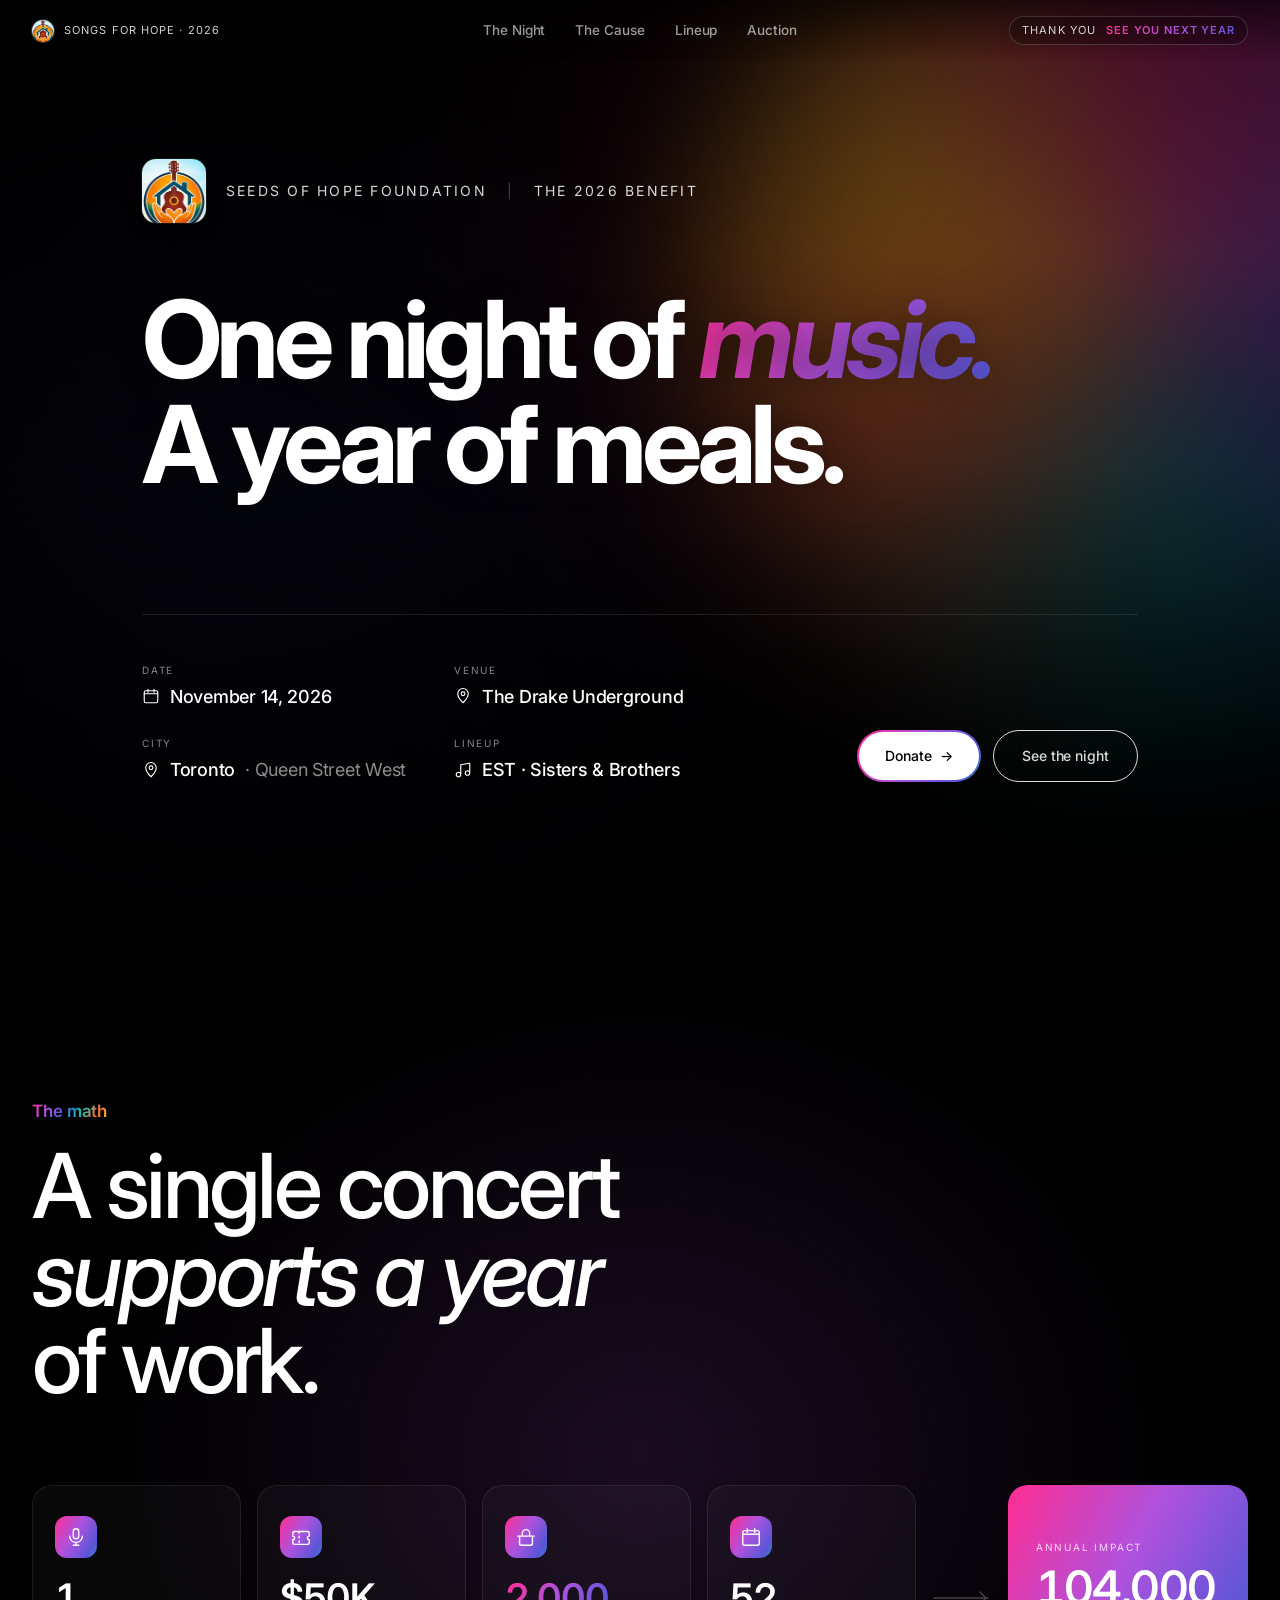
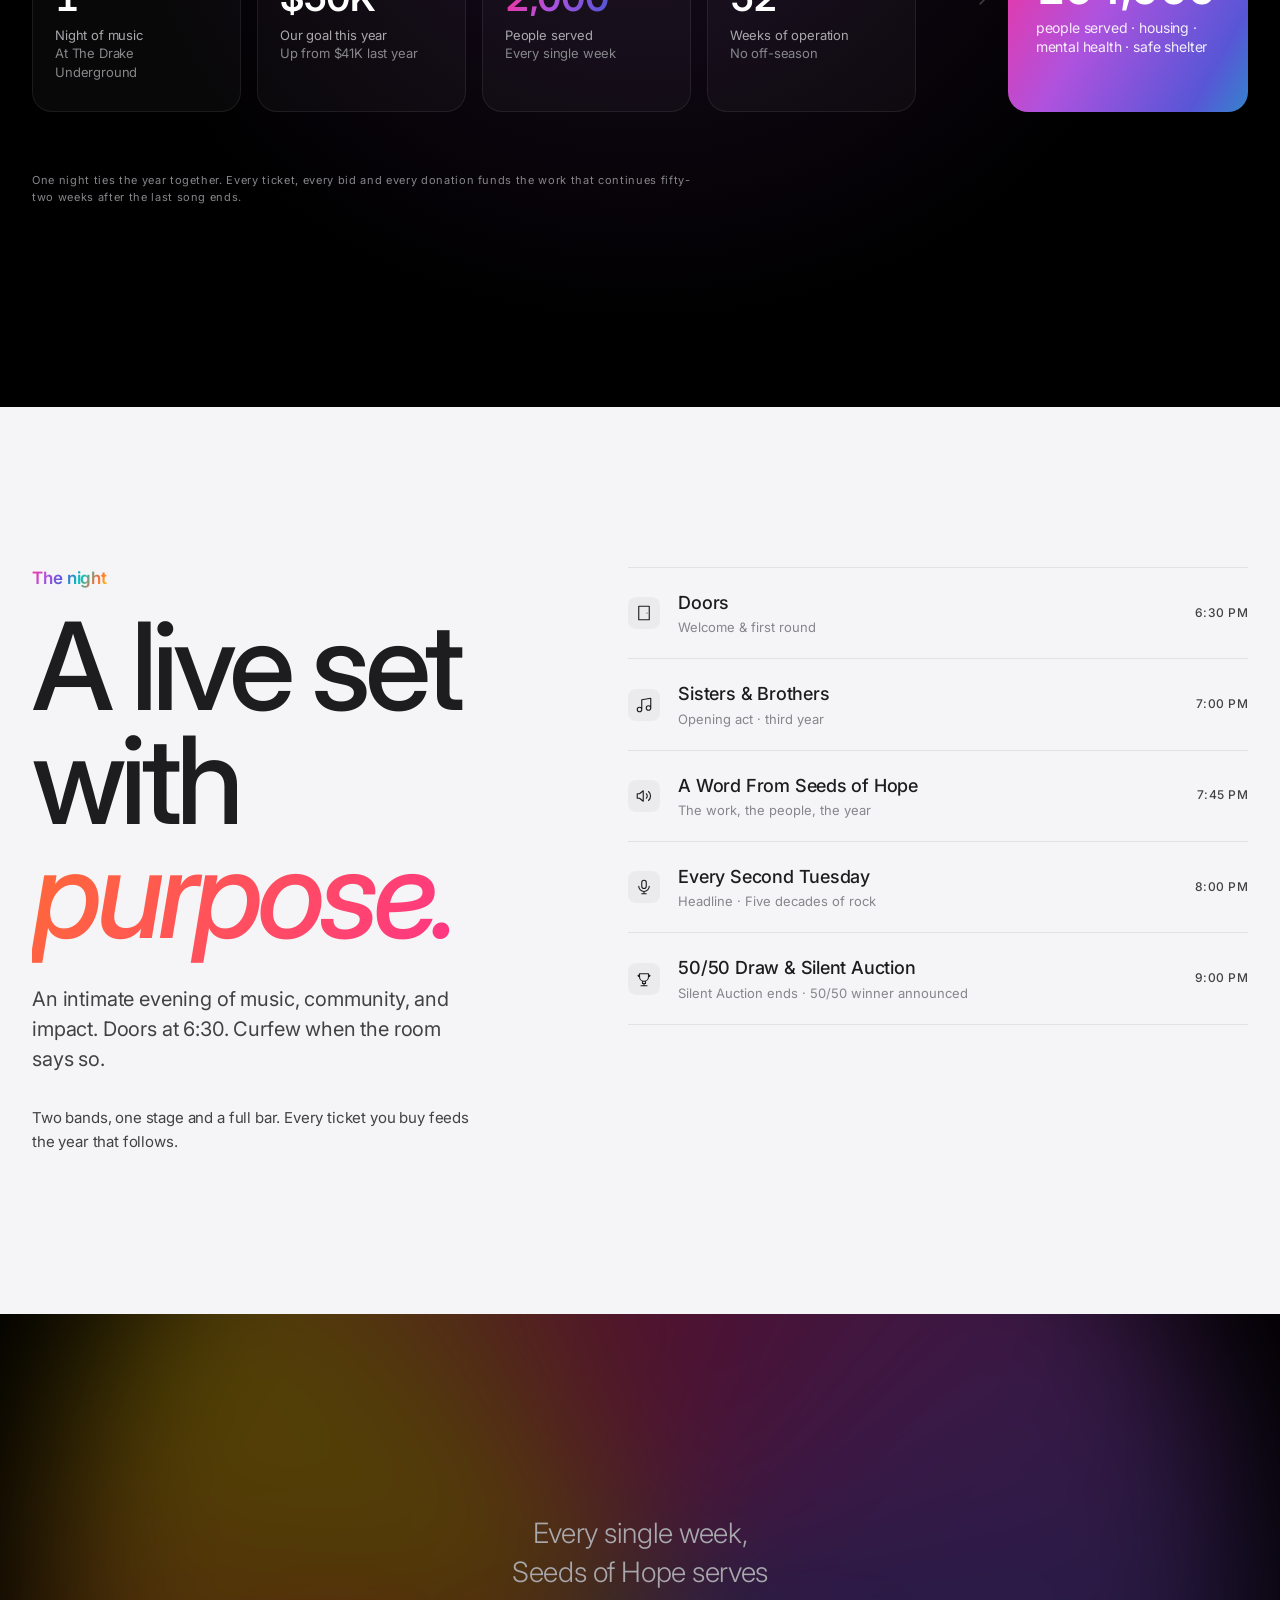
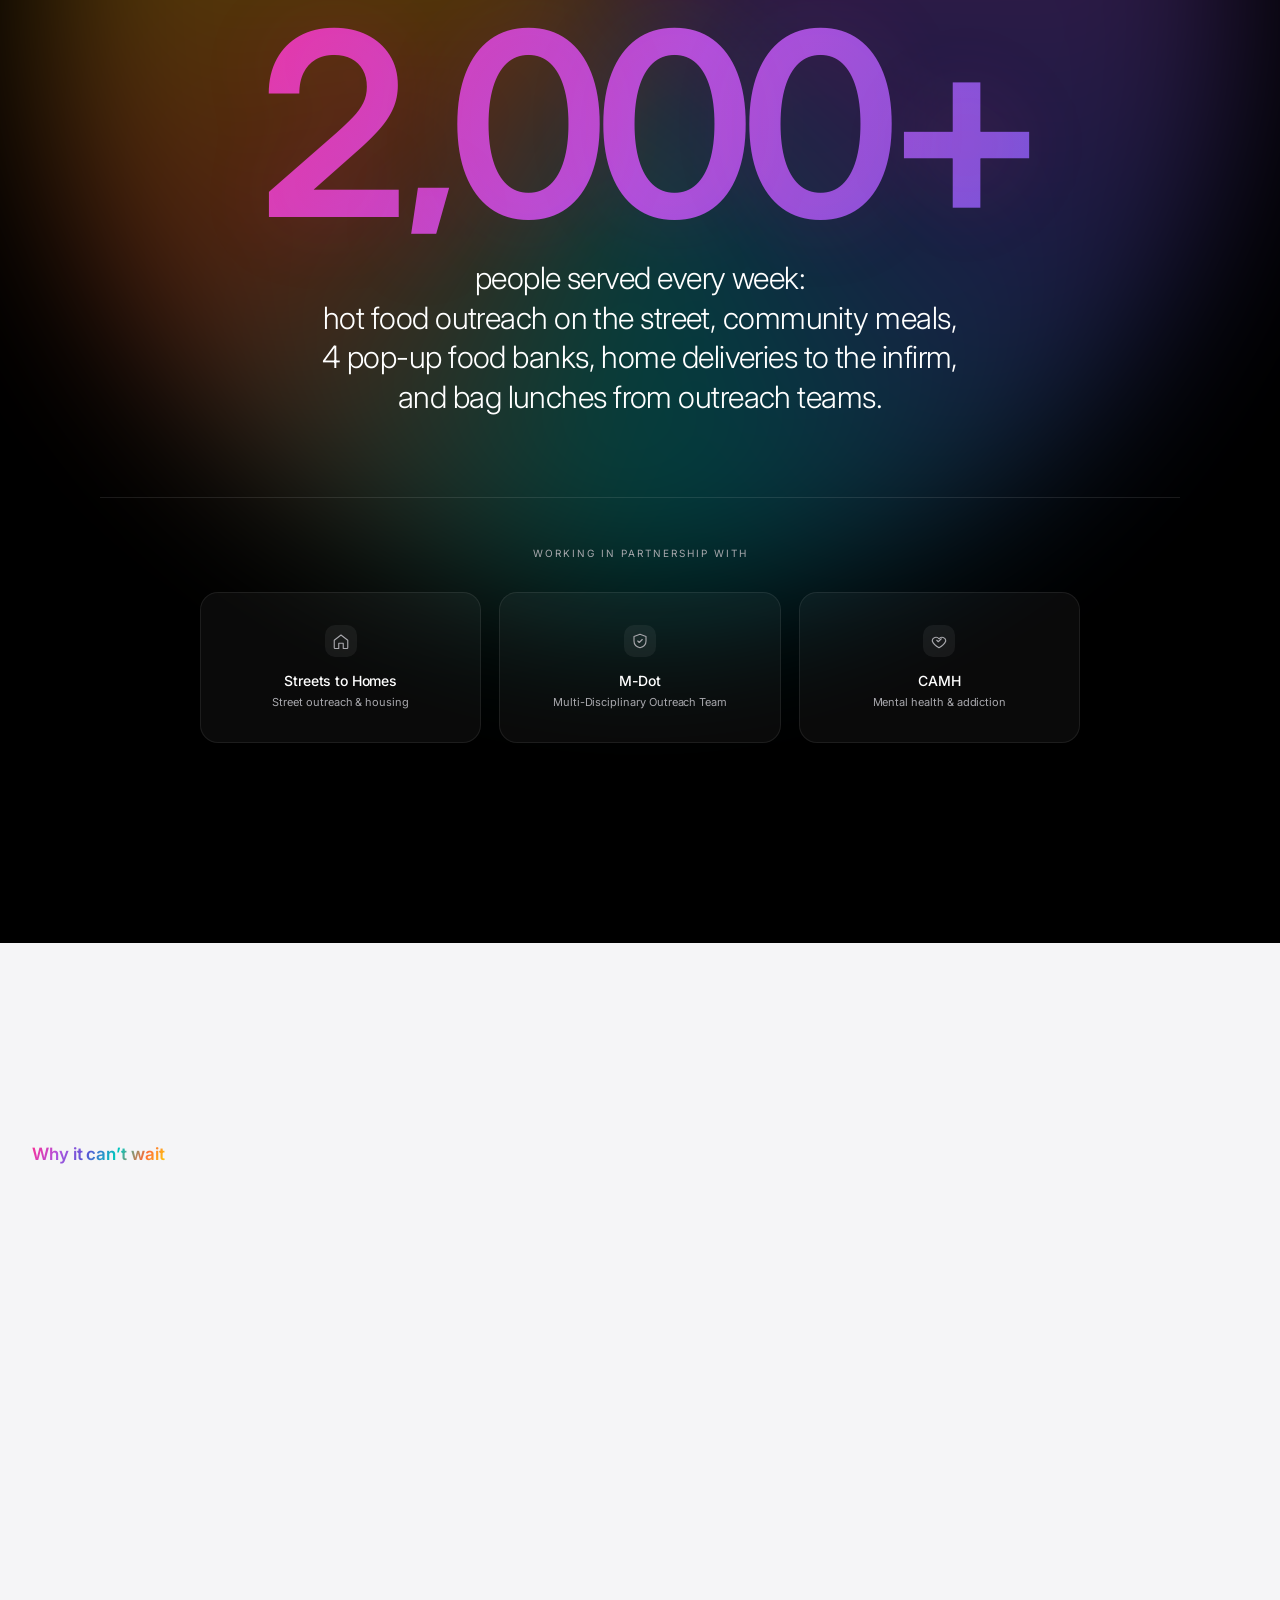
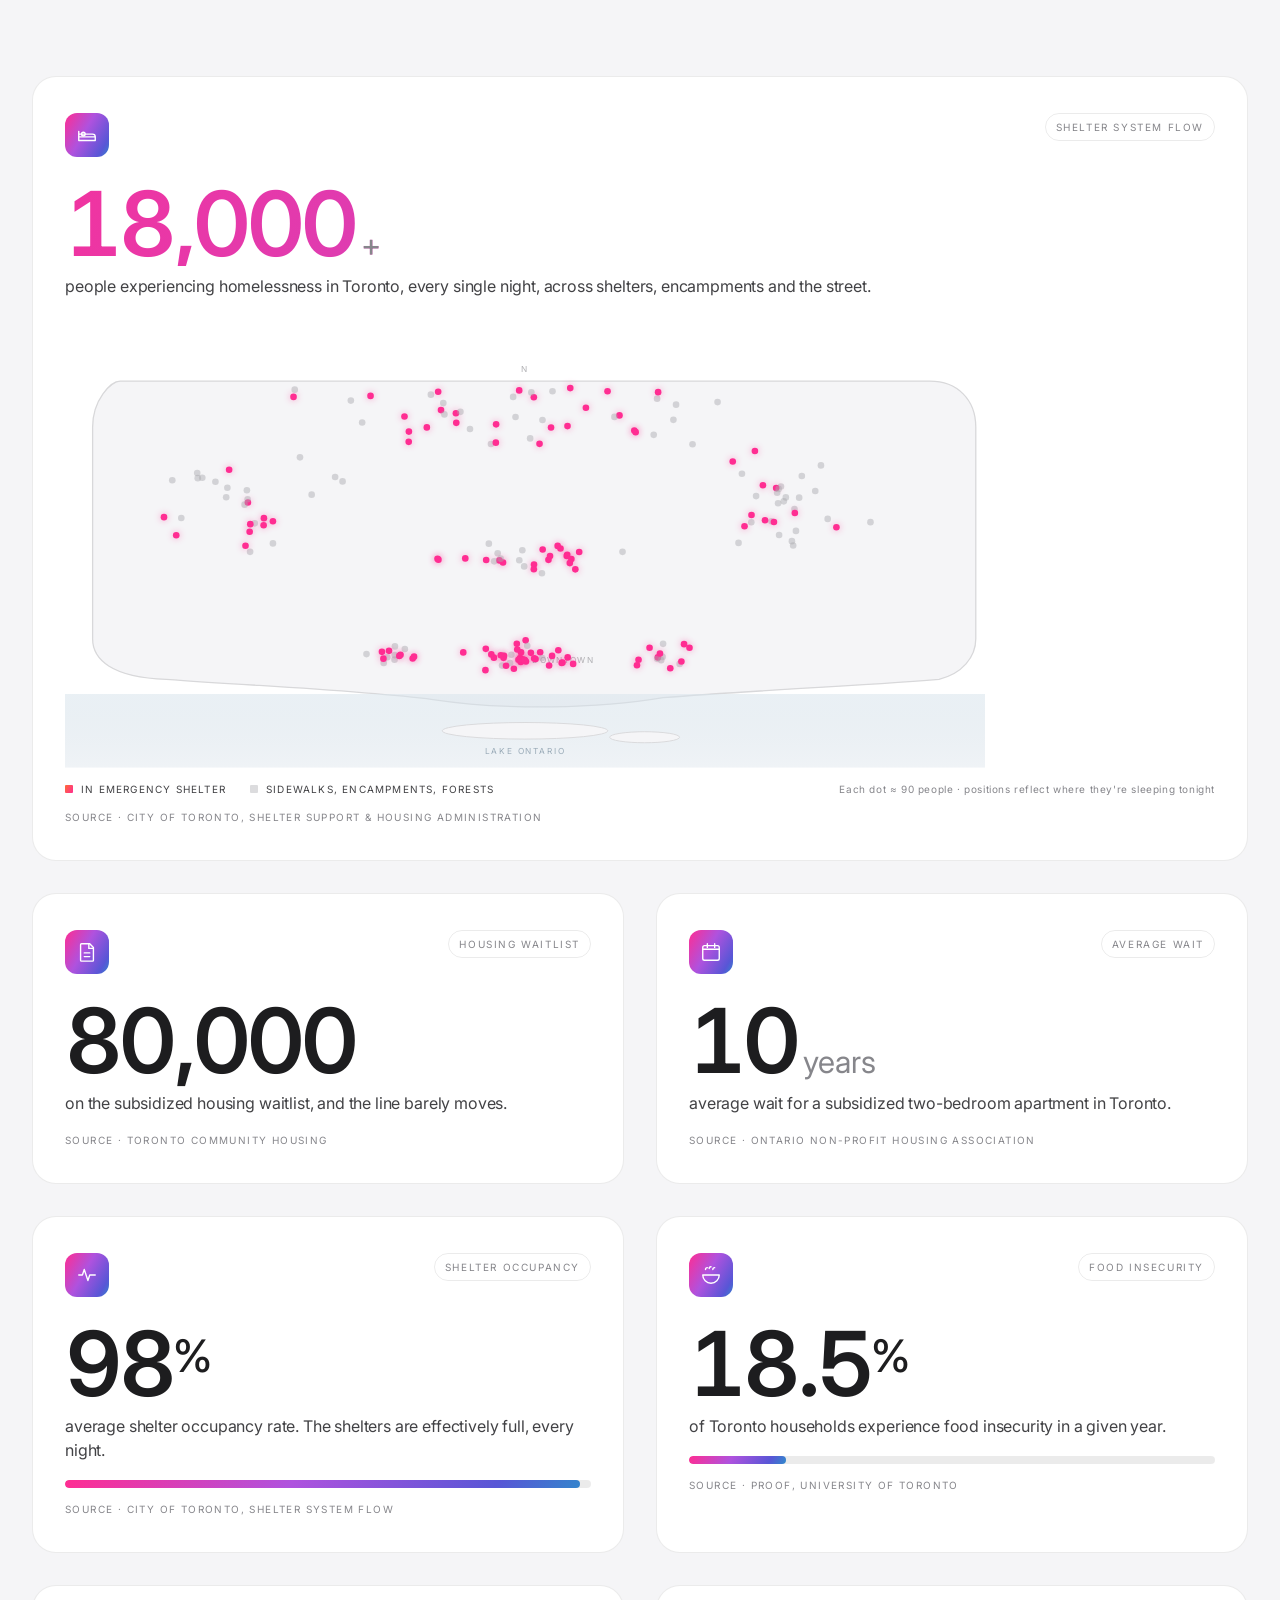
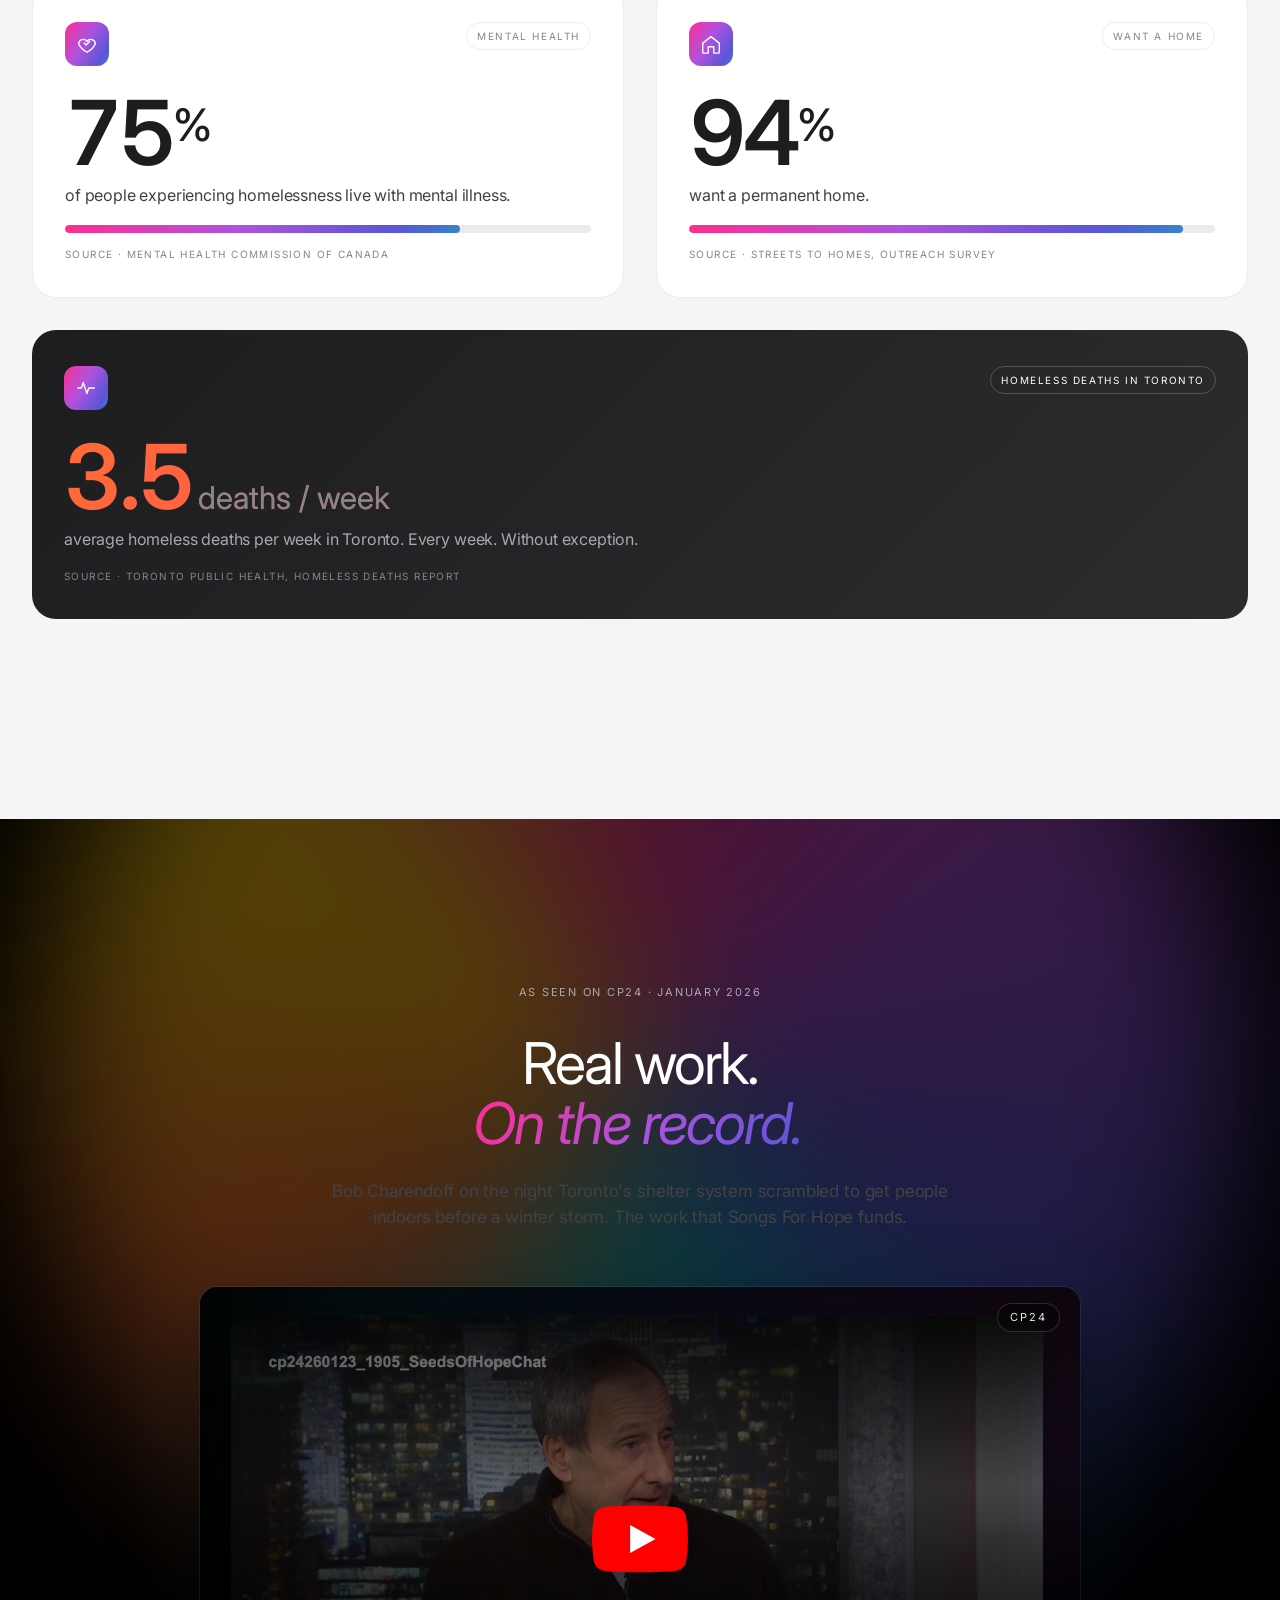
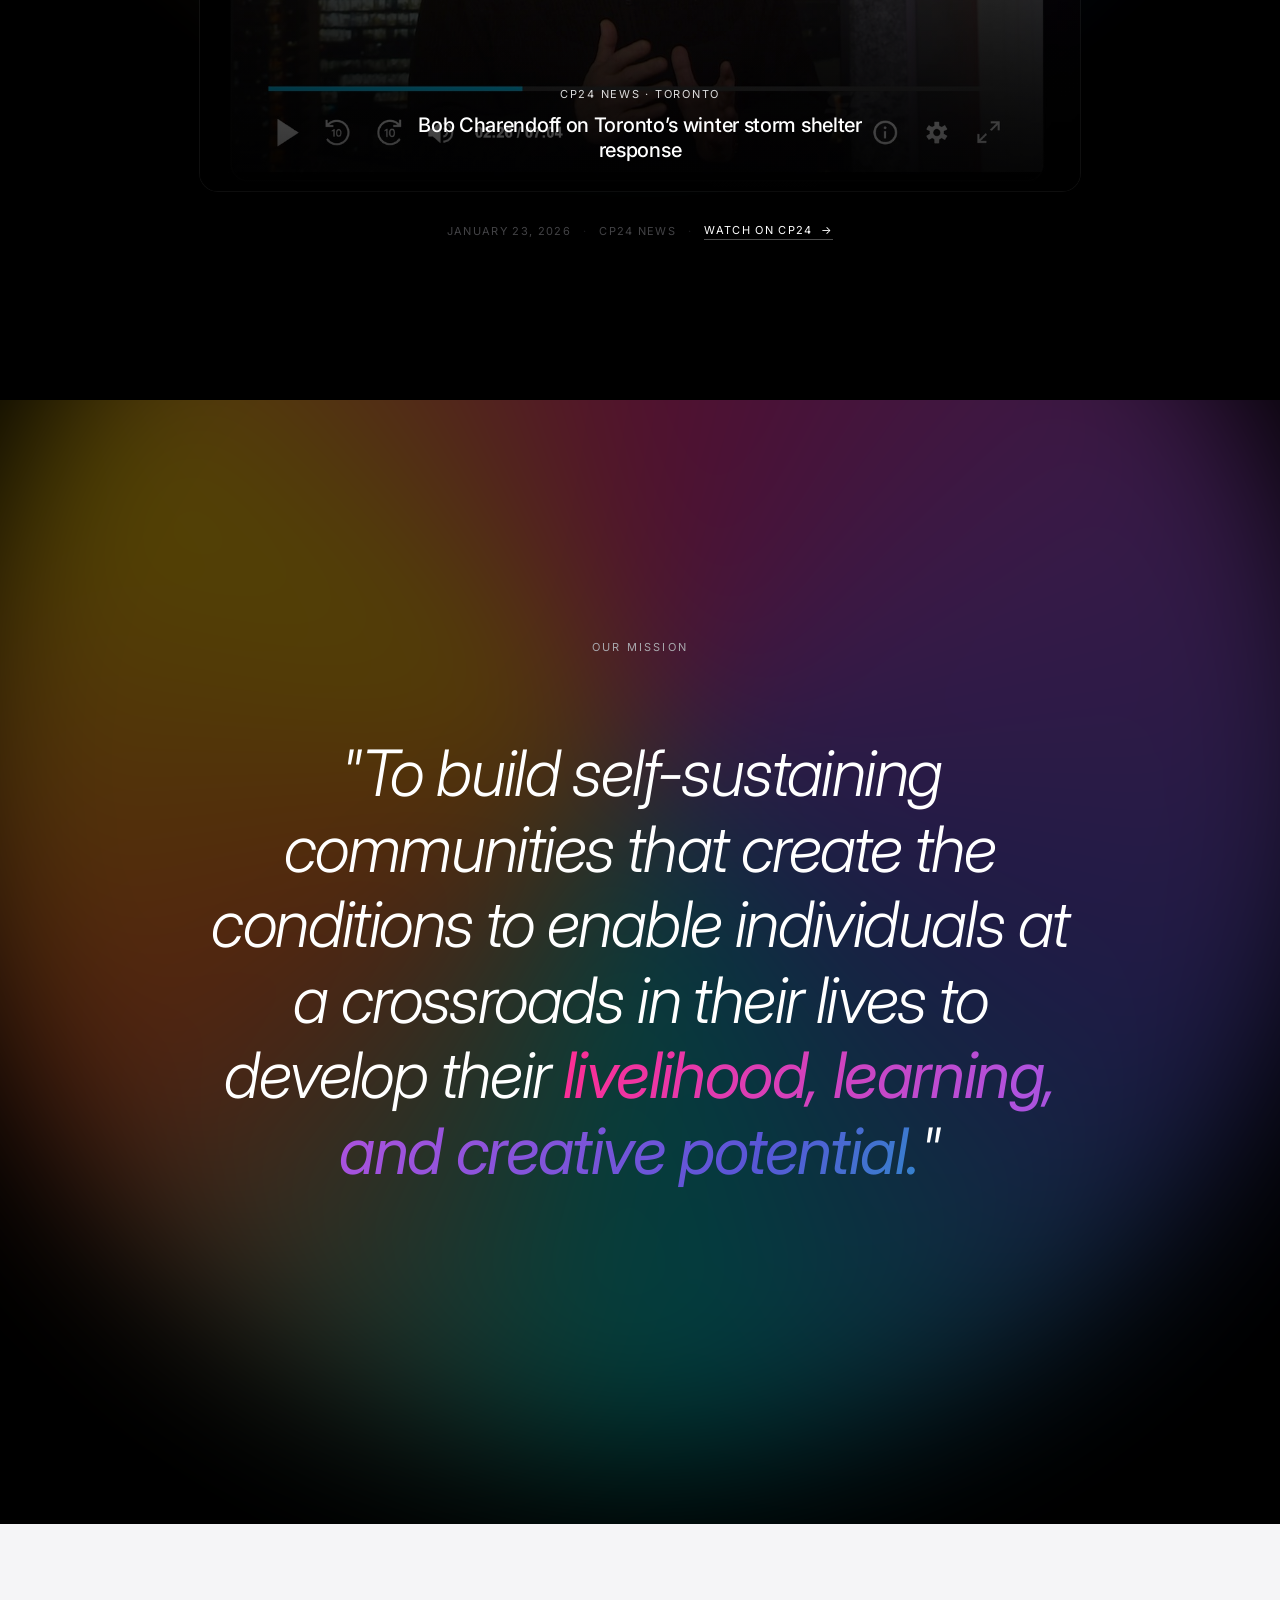
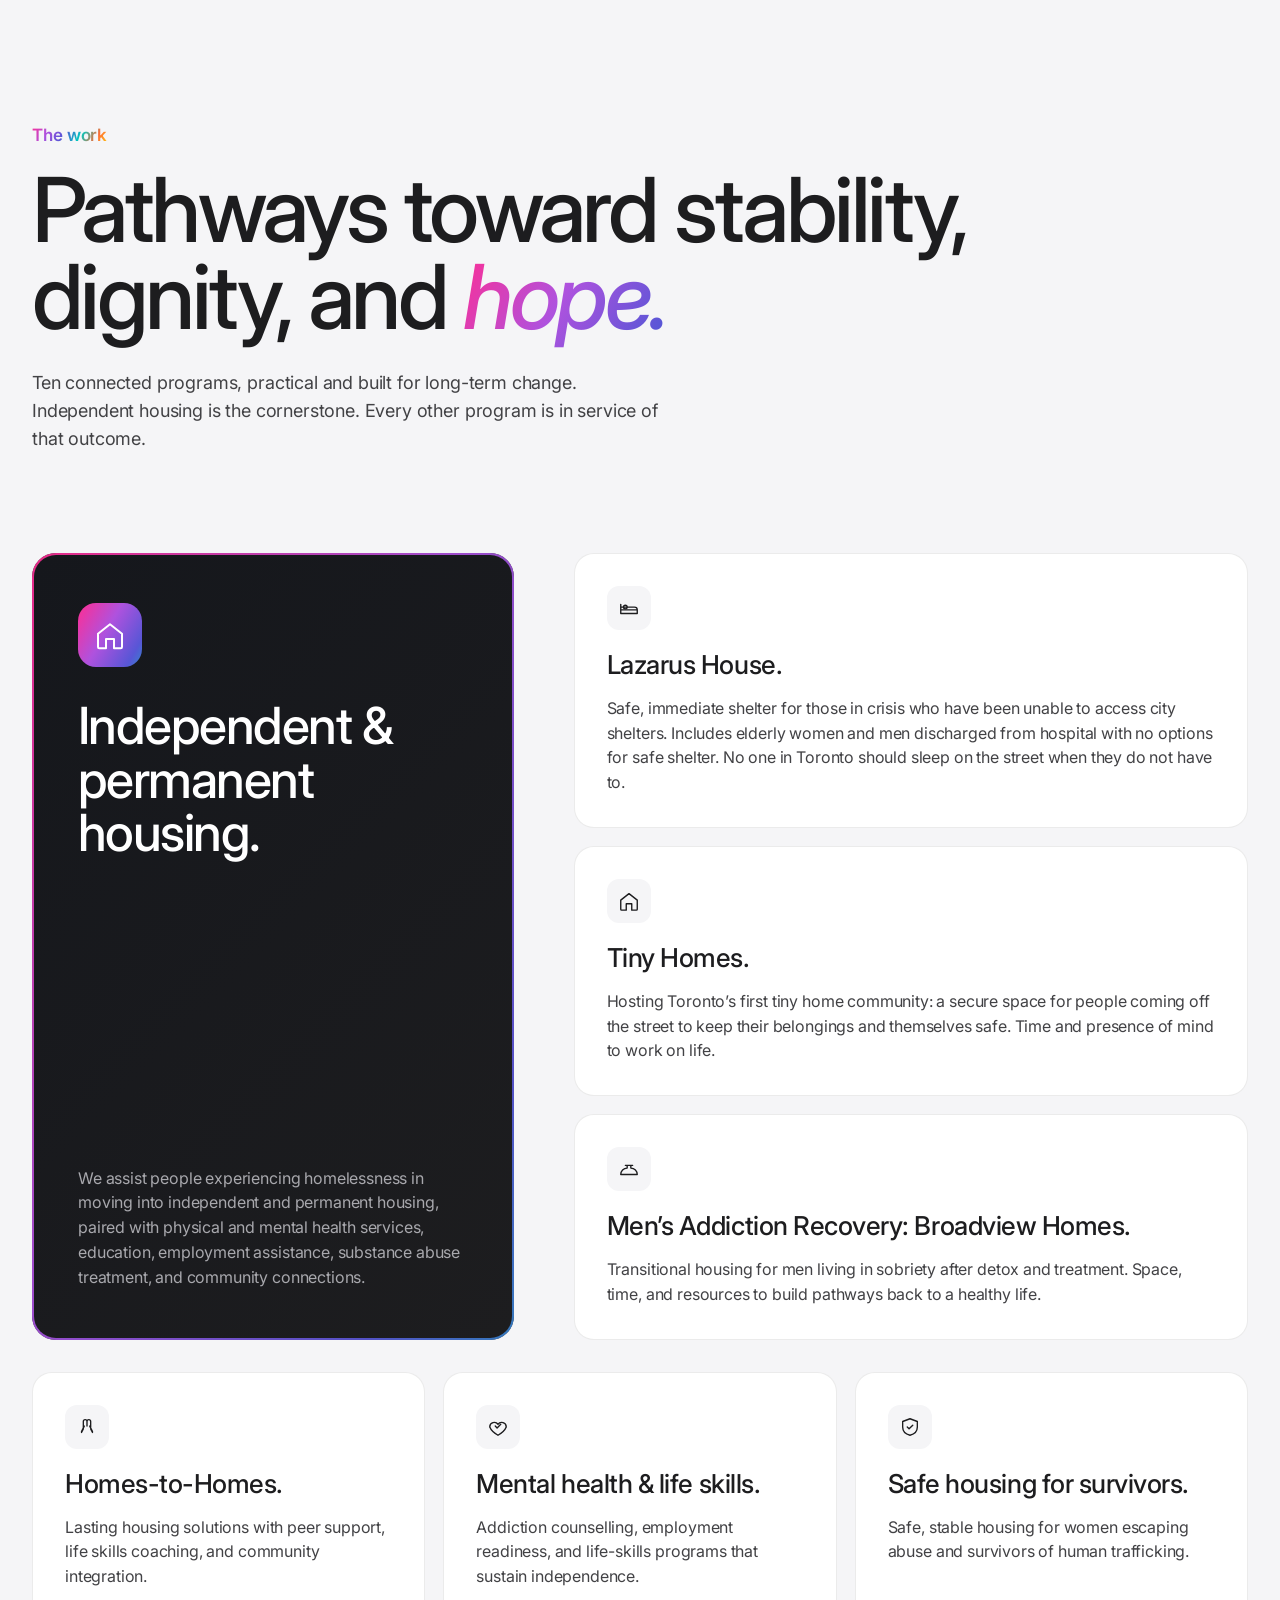
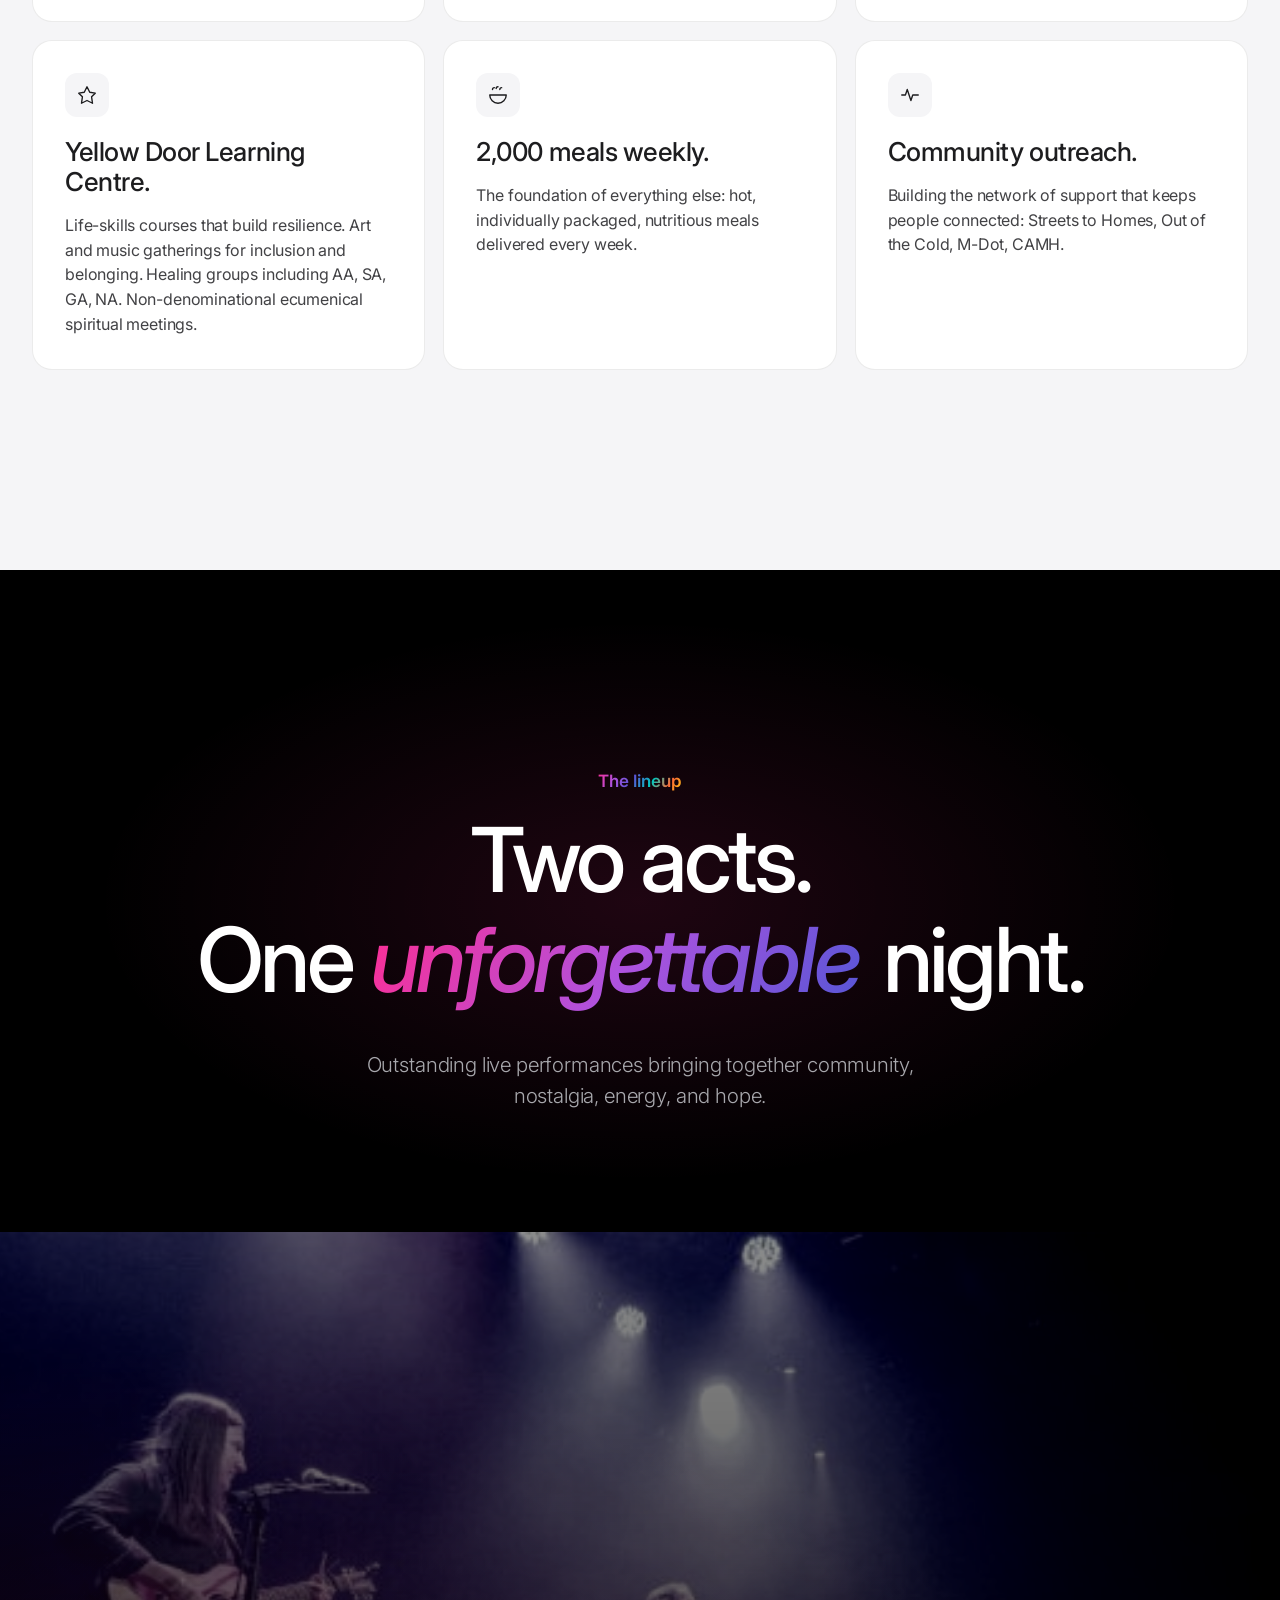
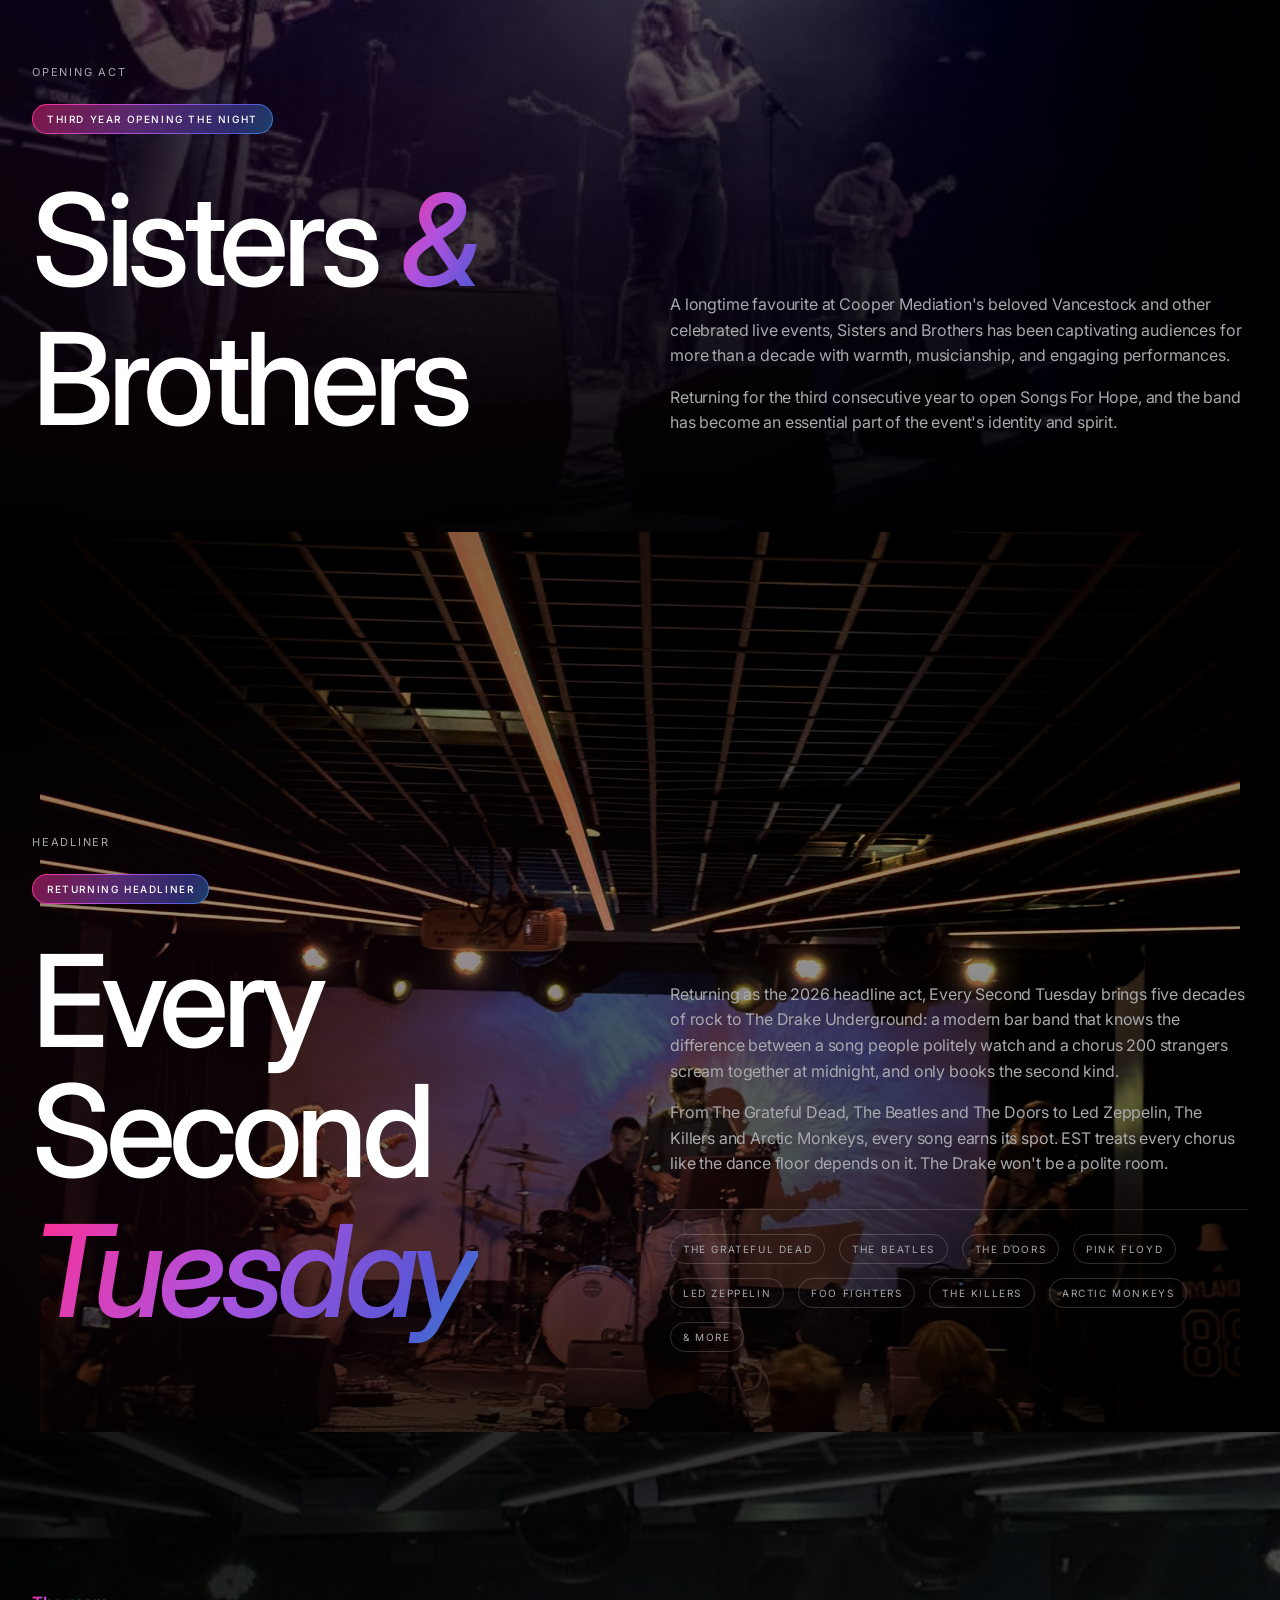
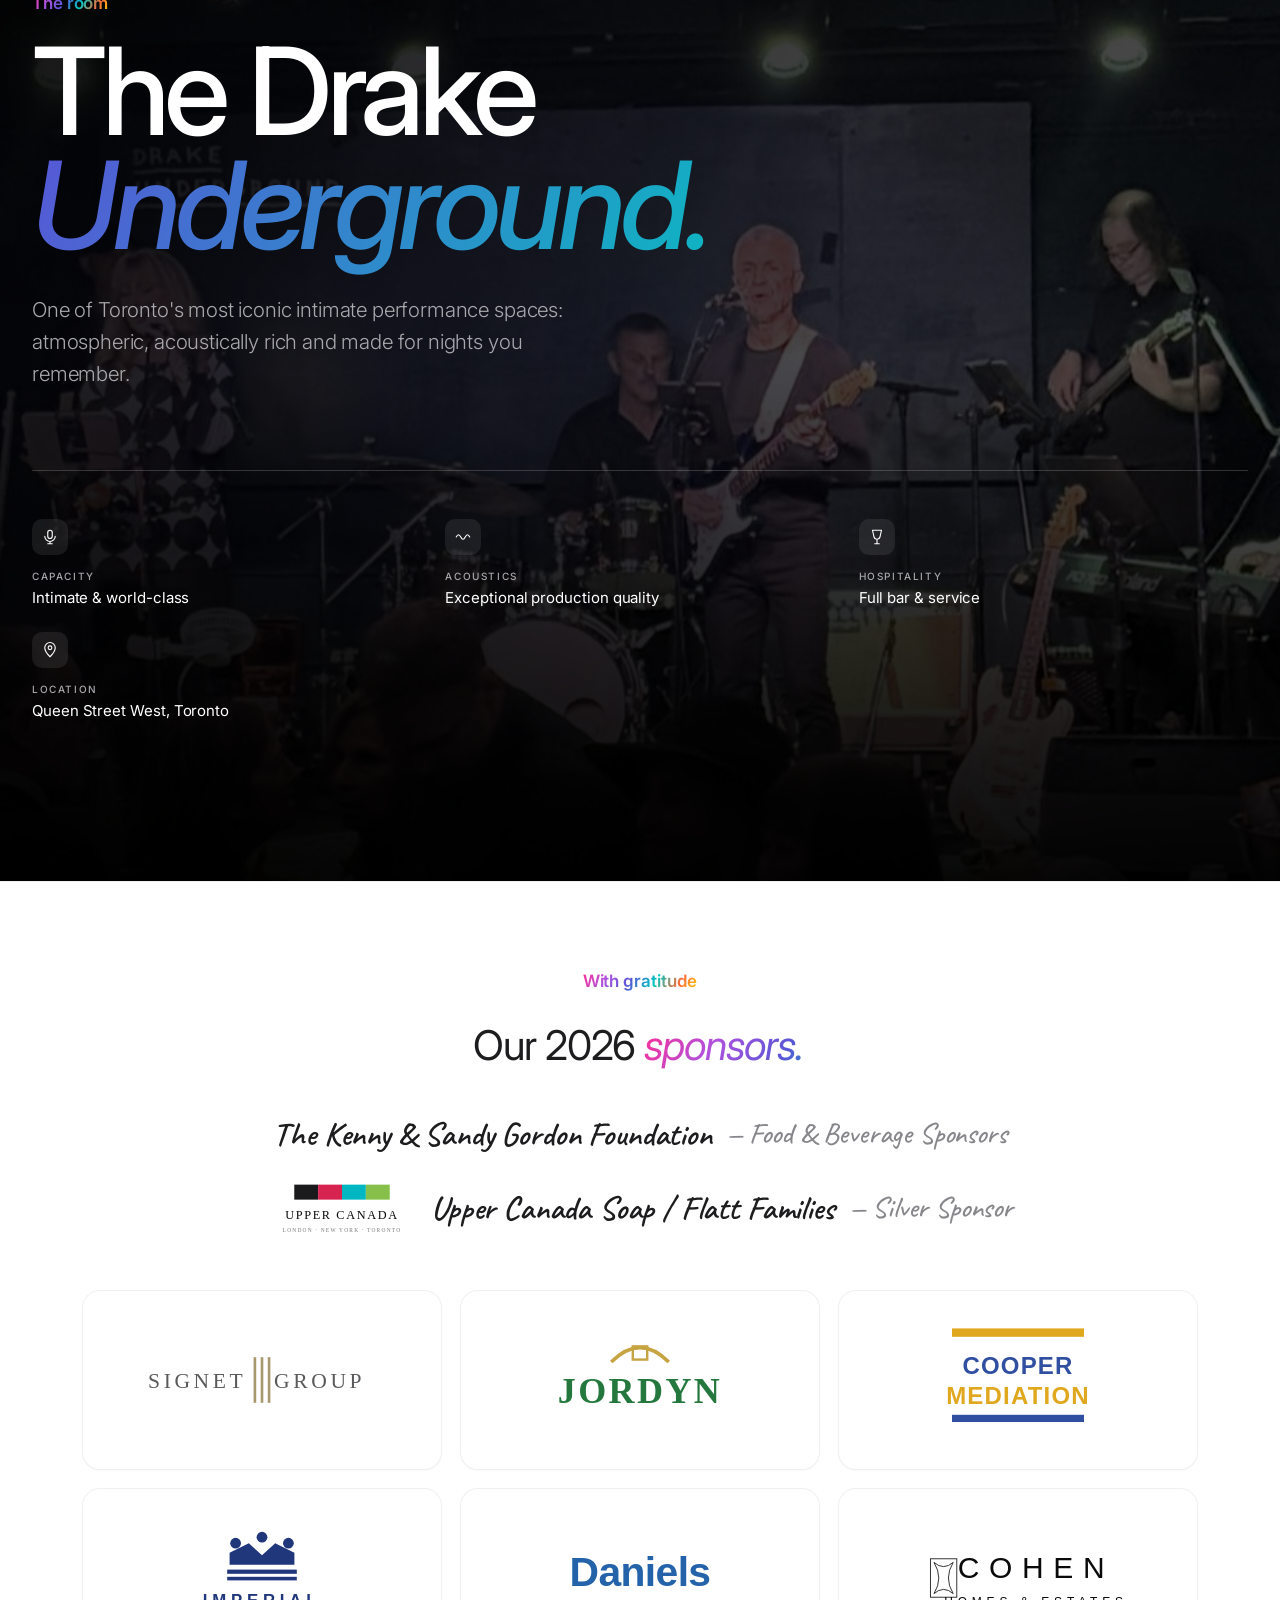
==== commit 42973664: "Section labels a touch larger" ====
--- a/index.html
+++ b/index.html
@@ -2969,7 +2969,7 @@
 .topbar.on-light .tb-logo{box-shadow:0 0 0 1px rgba(0,0,0,.12);}
 .tb-count b, .tc-unit b, .tc-unit{font-variant-numeric:tabular-nums;}
 /* section labels: Apple-style eyebrow, not a terminal readout */
-.kicker{font-size:15px; font-weight:600; letter-spacing:-.005em; text-transform:none; gap:0; margin-bottom:18px;
+.kicker{font-size:17px; font-weight:600; letter-spacing:-.005em; text-transform:none; gap:0; margin-bottom:18px;
   background:var(--grad-ai); background-size:100% 100%; -webkit-background-clip:text; background-clip:text; color:transparent;}
 .track{grid-template-columns:32px 1fr auto;}
 @media (prefers-reduced-motion: no-preference){
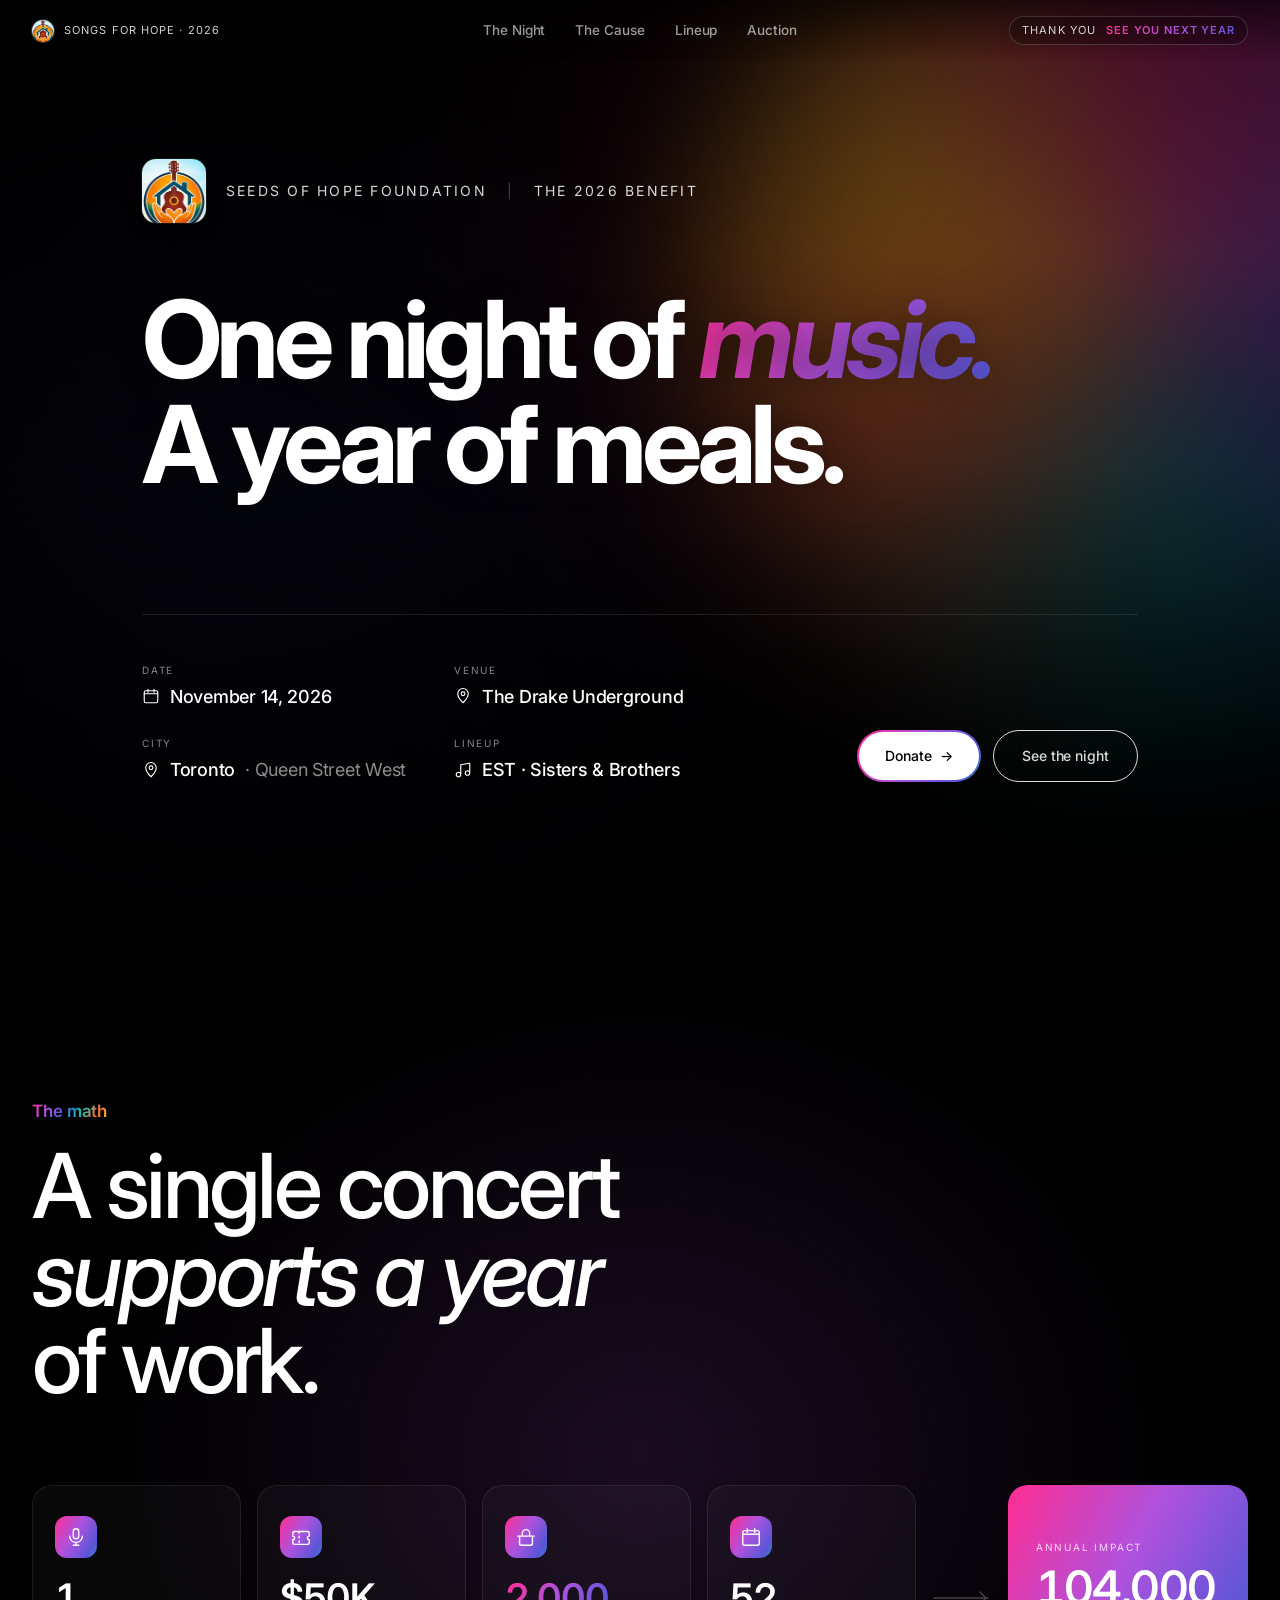
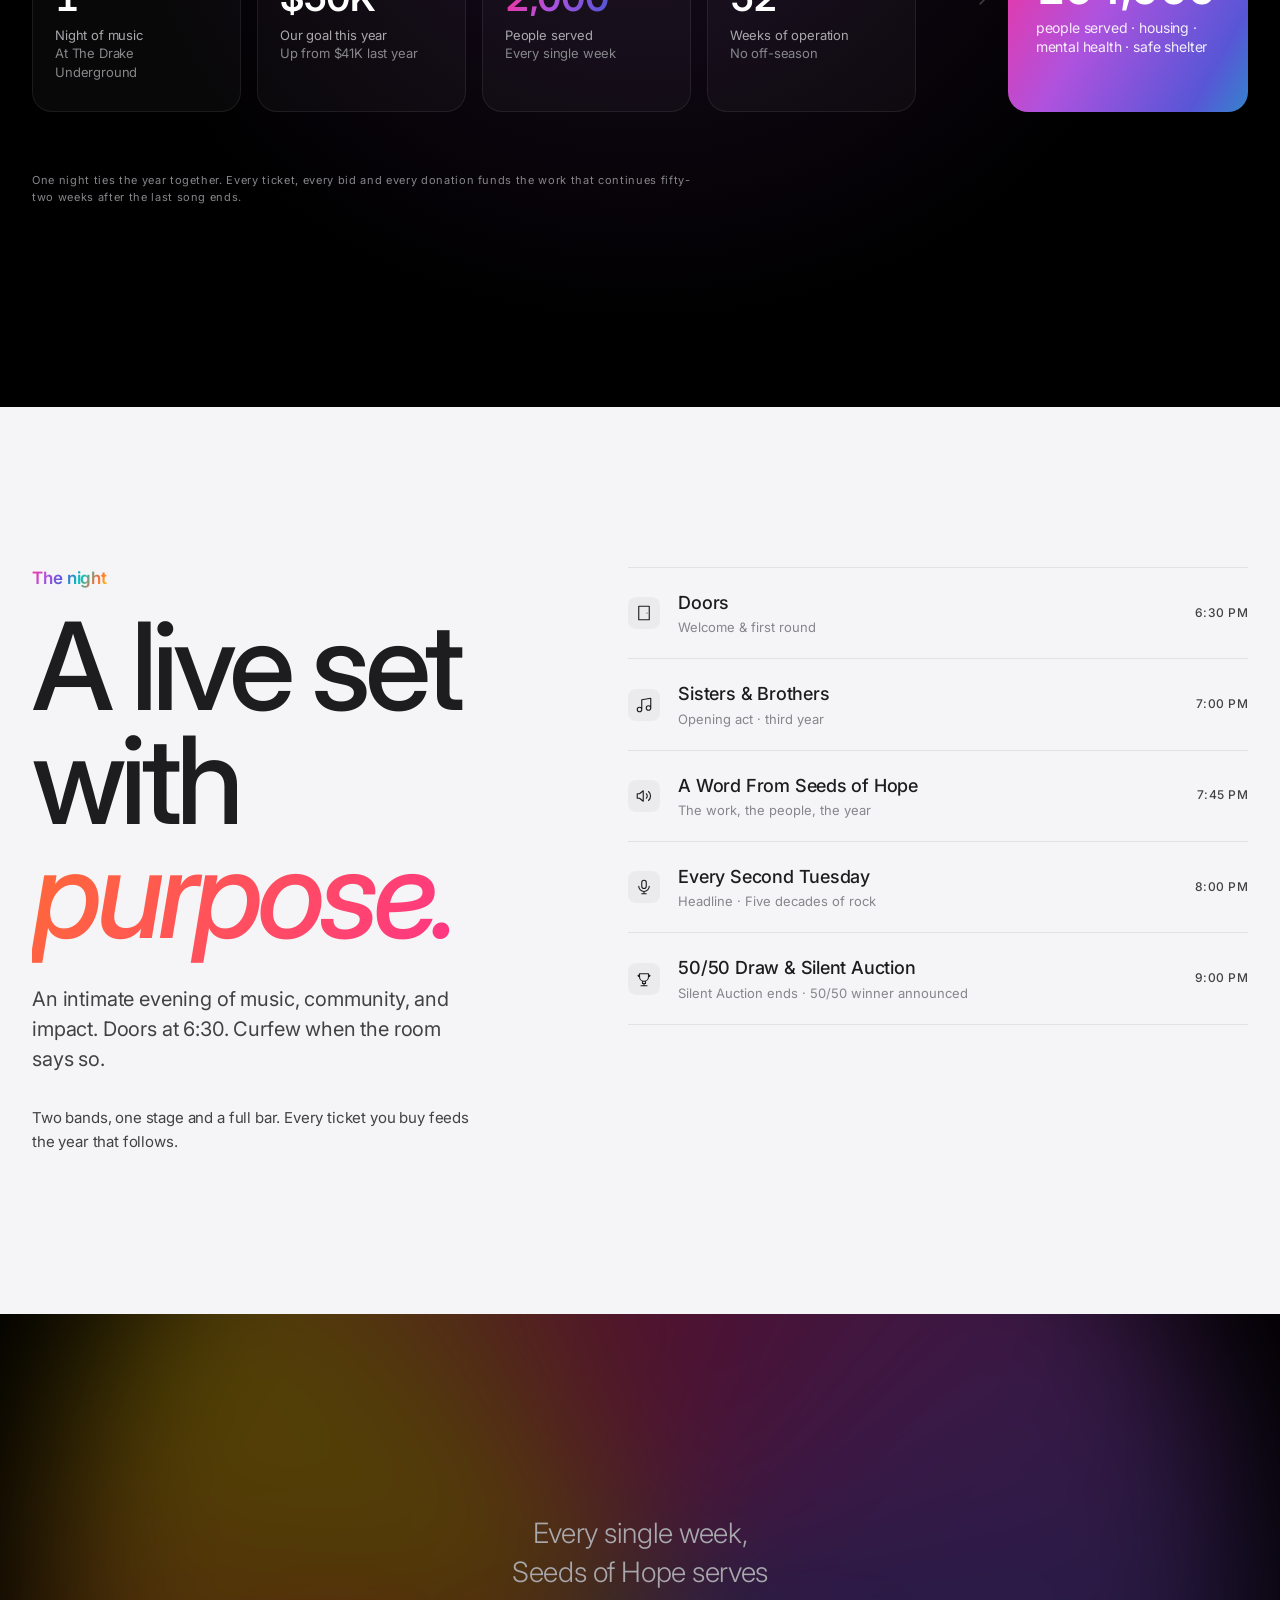
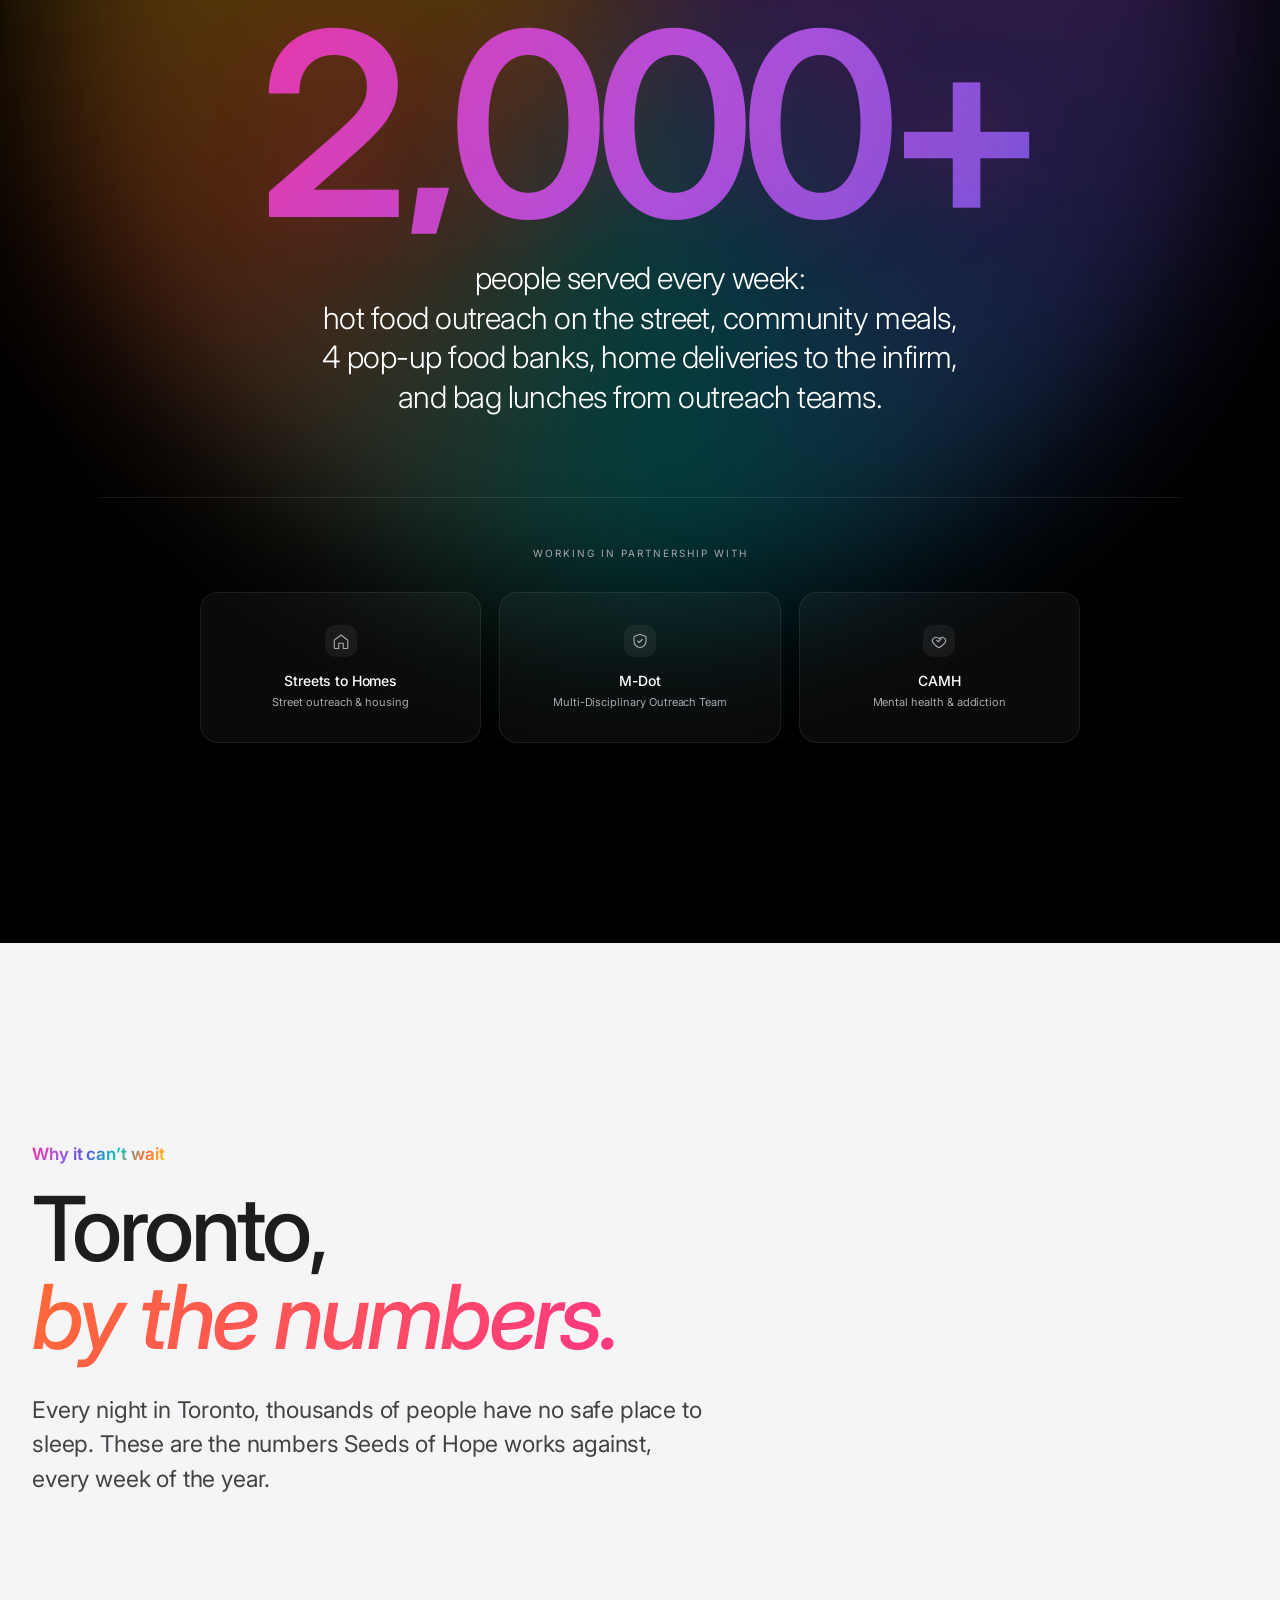
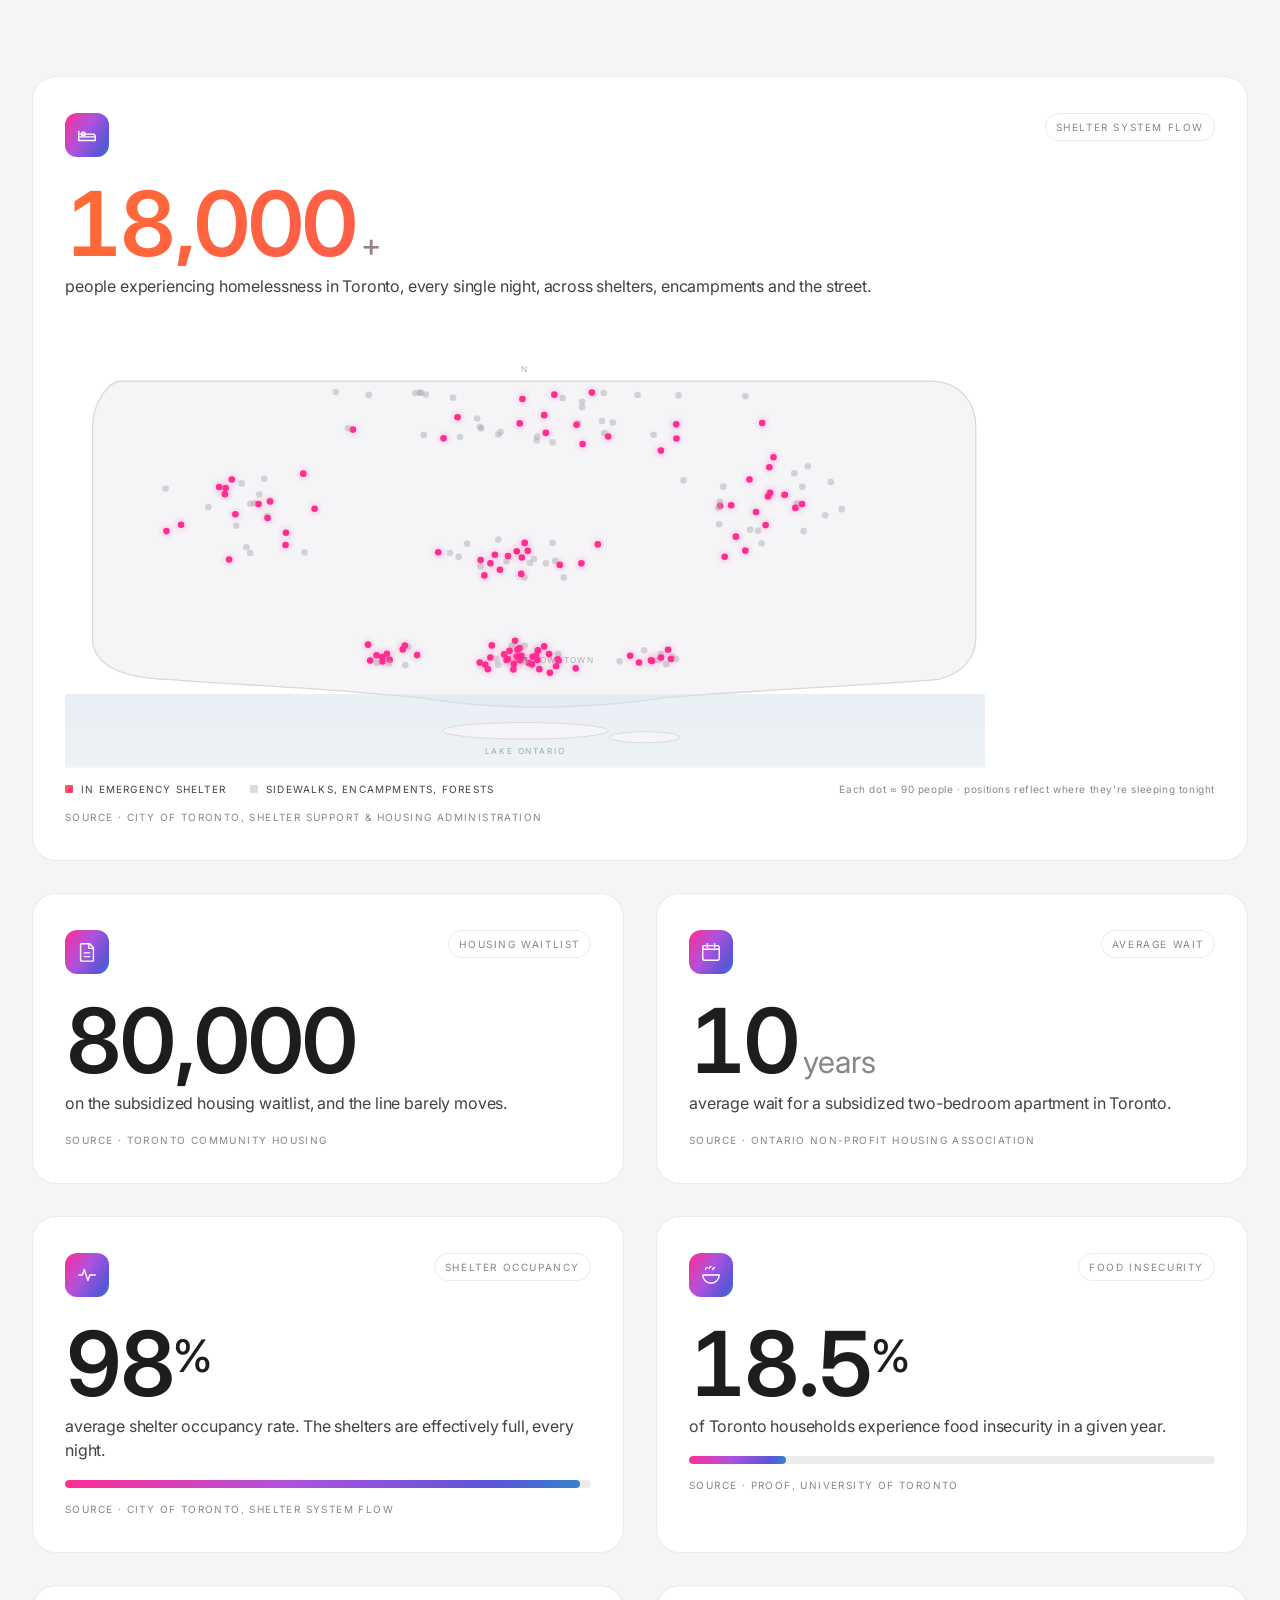
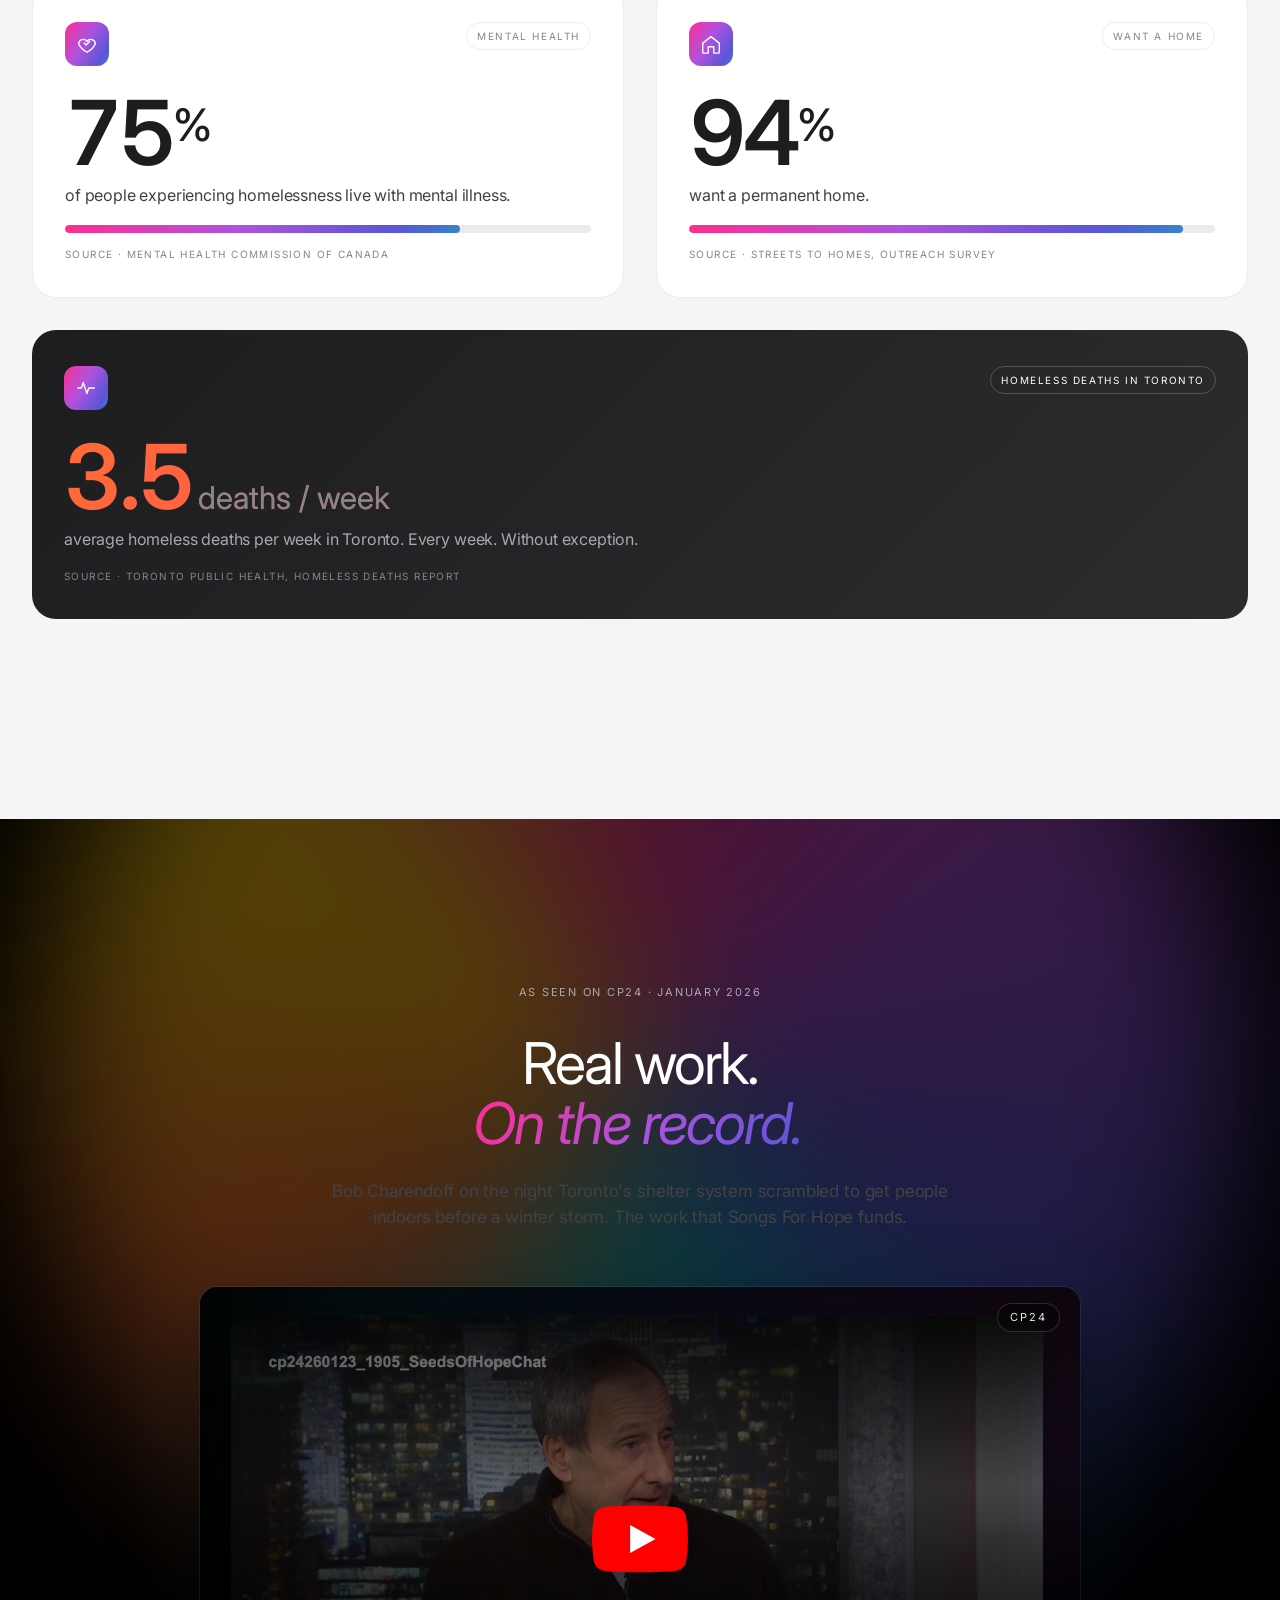
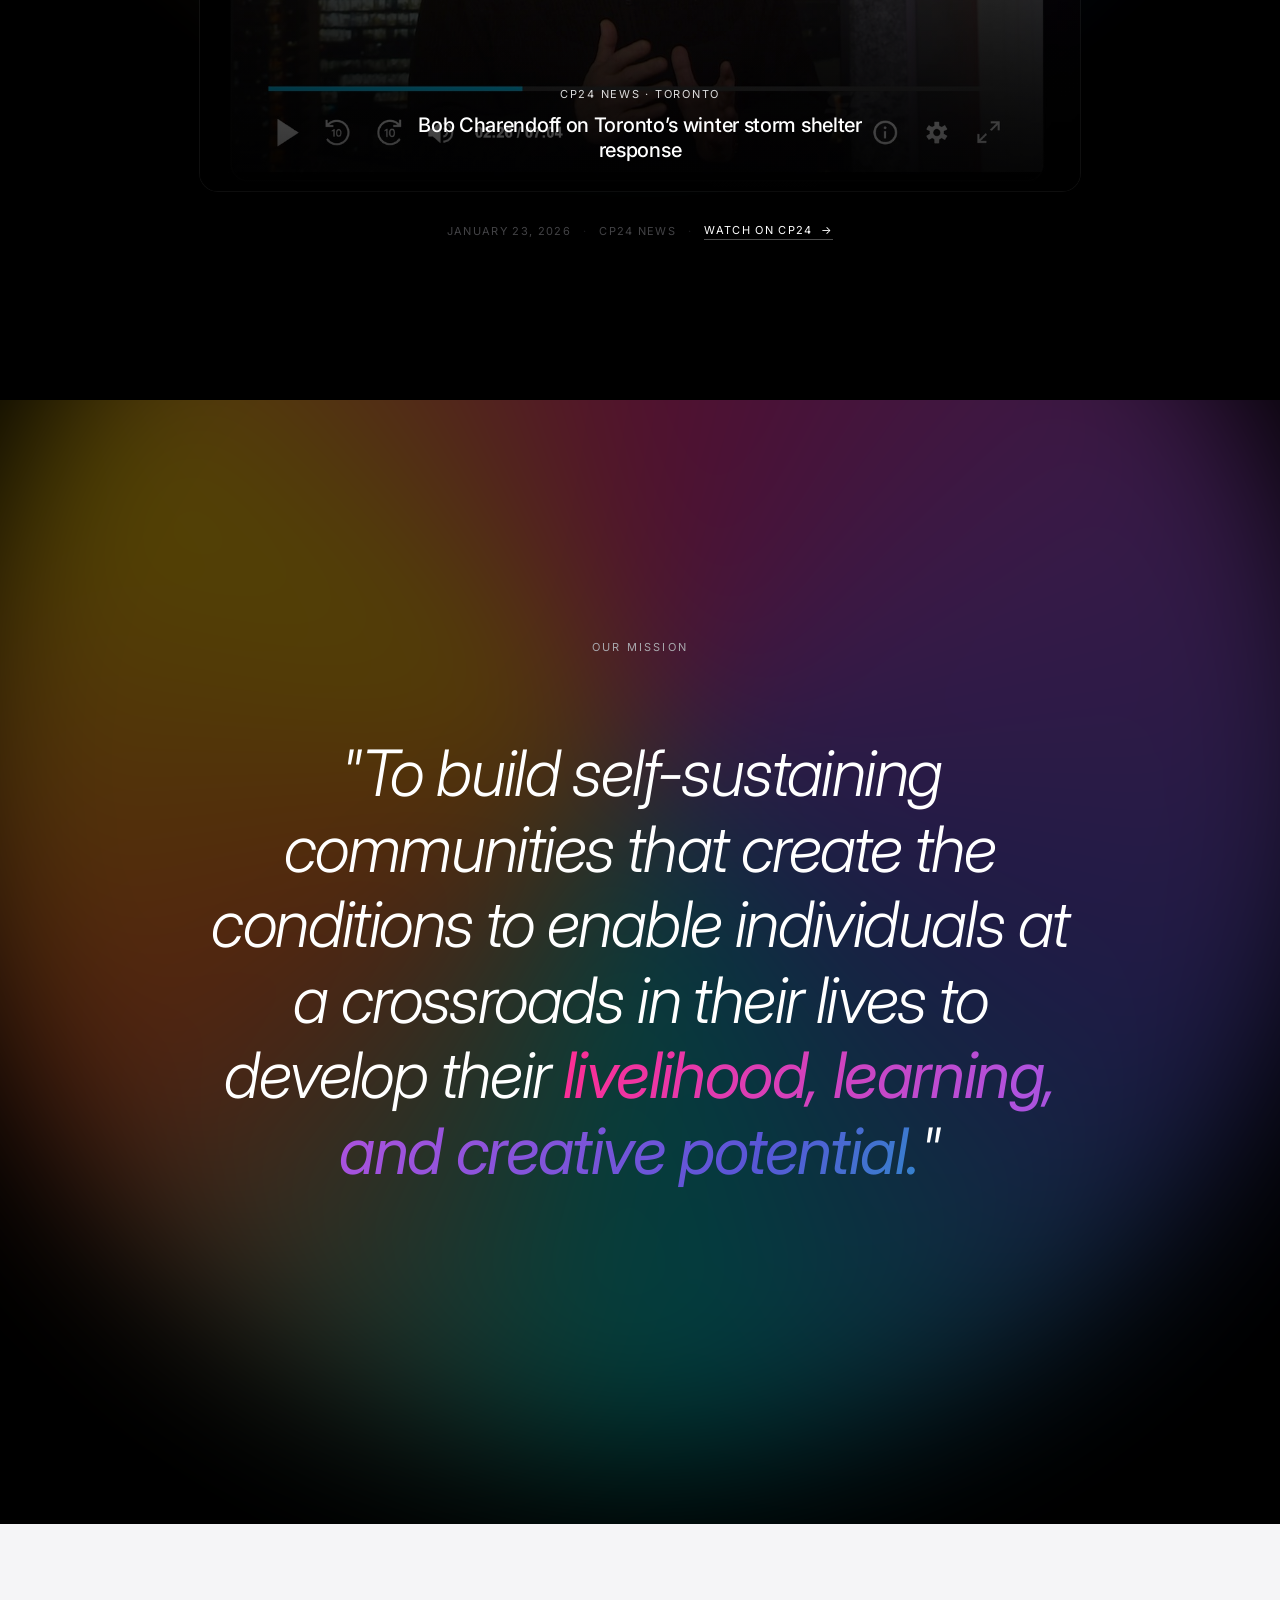
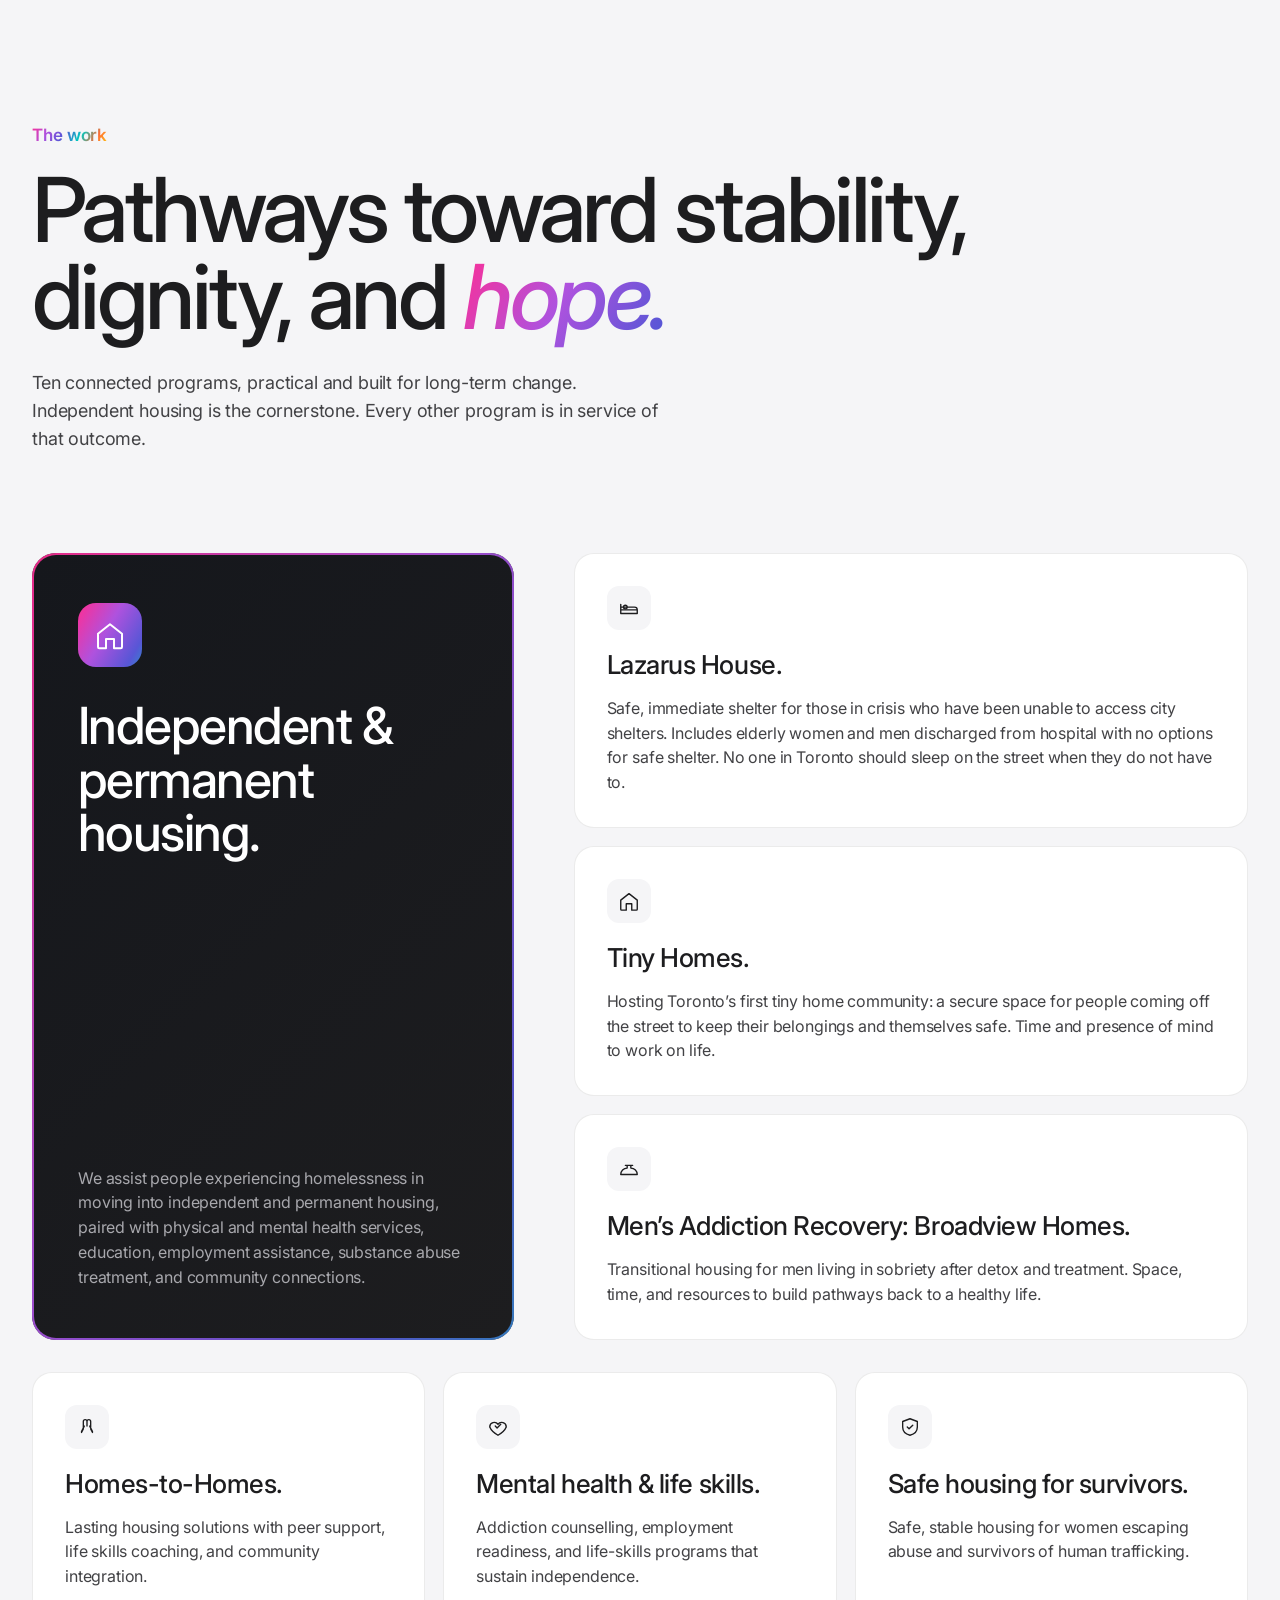
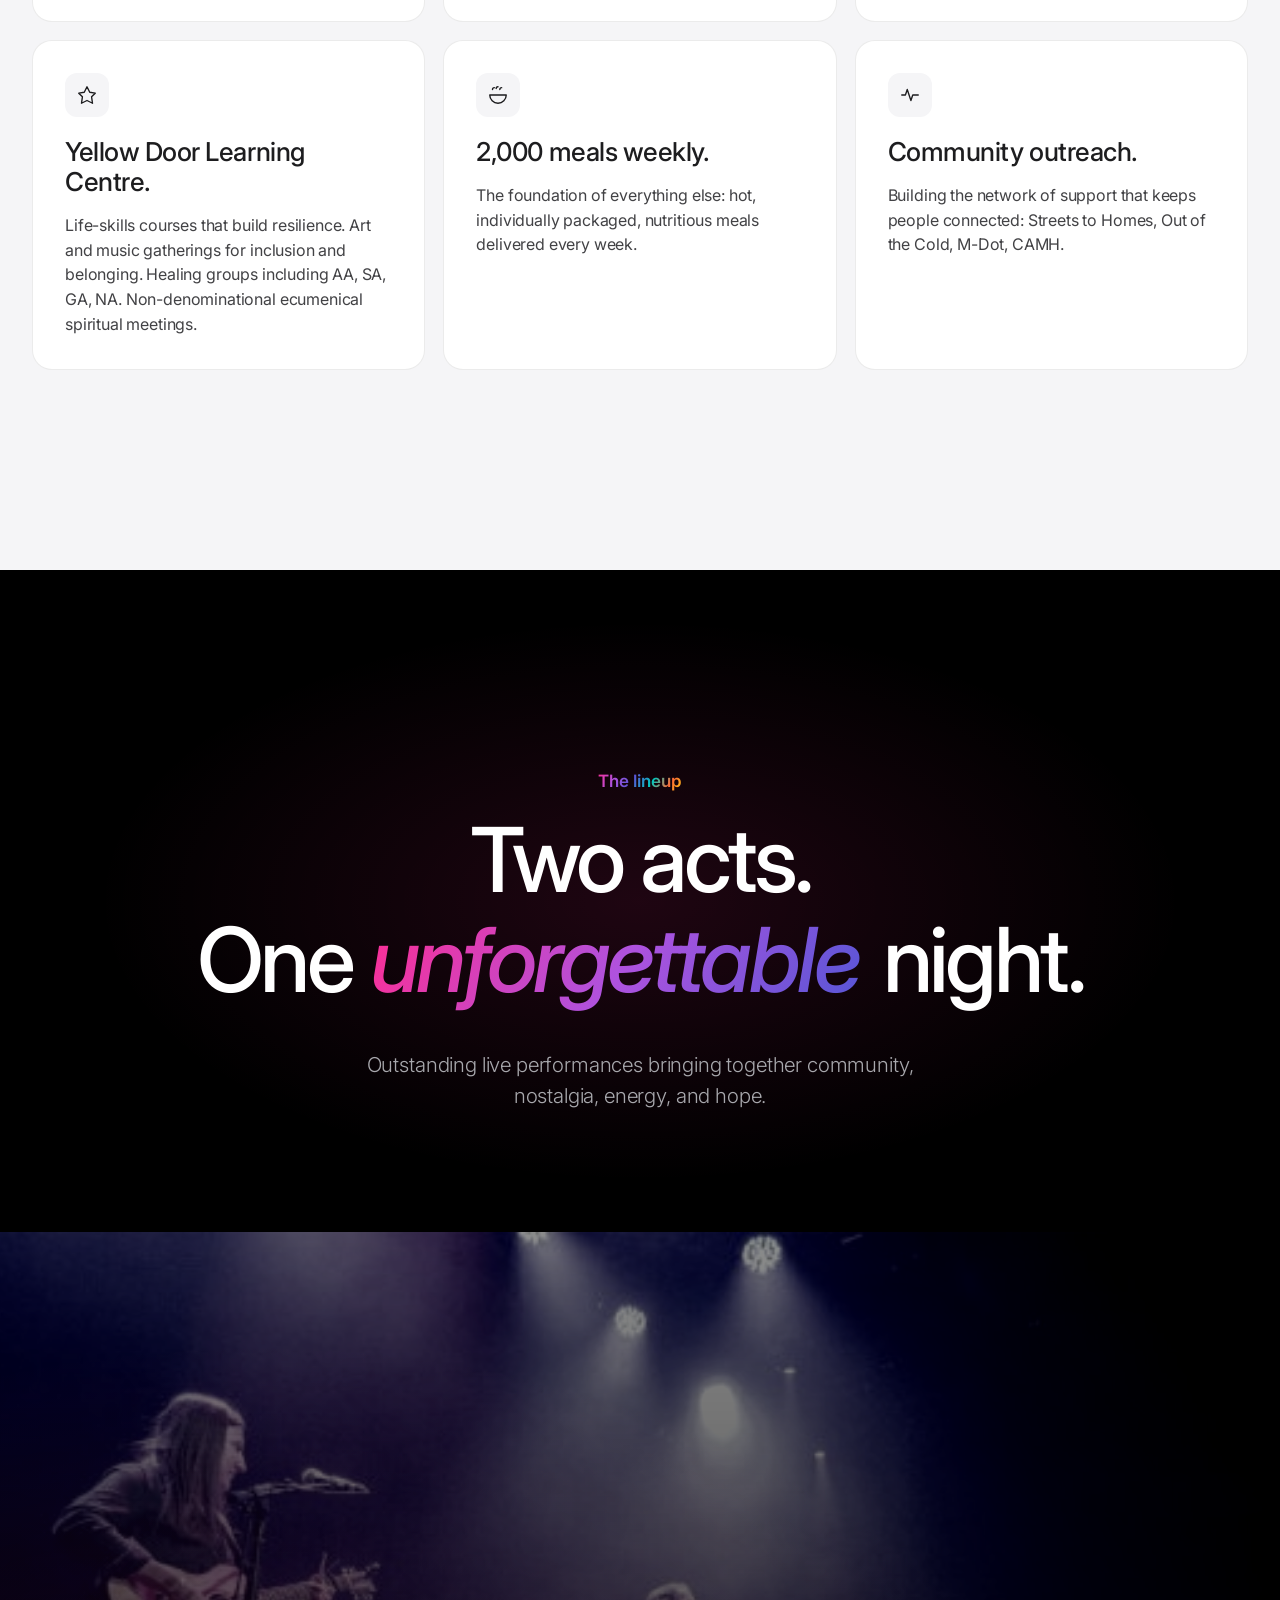
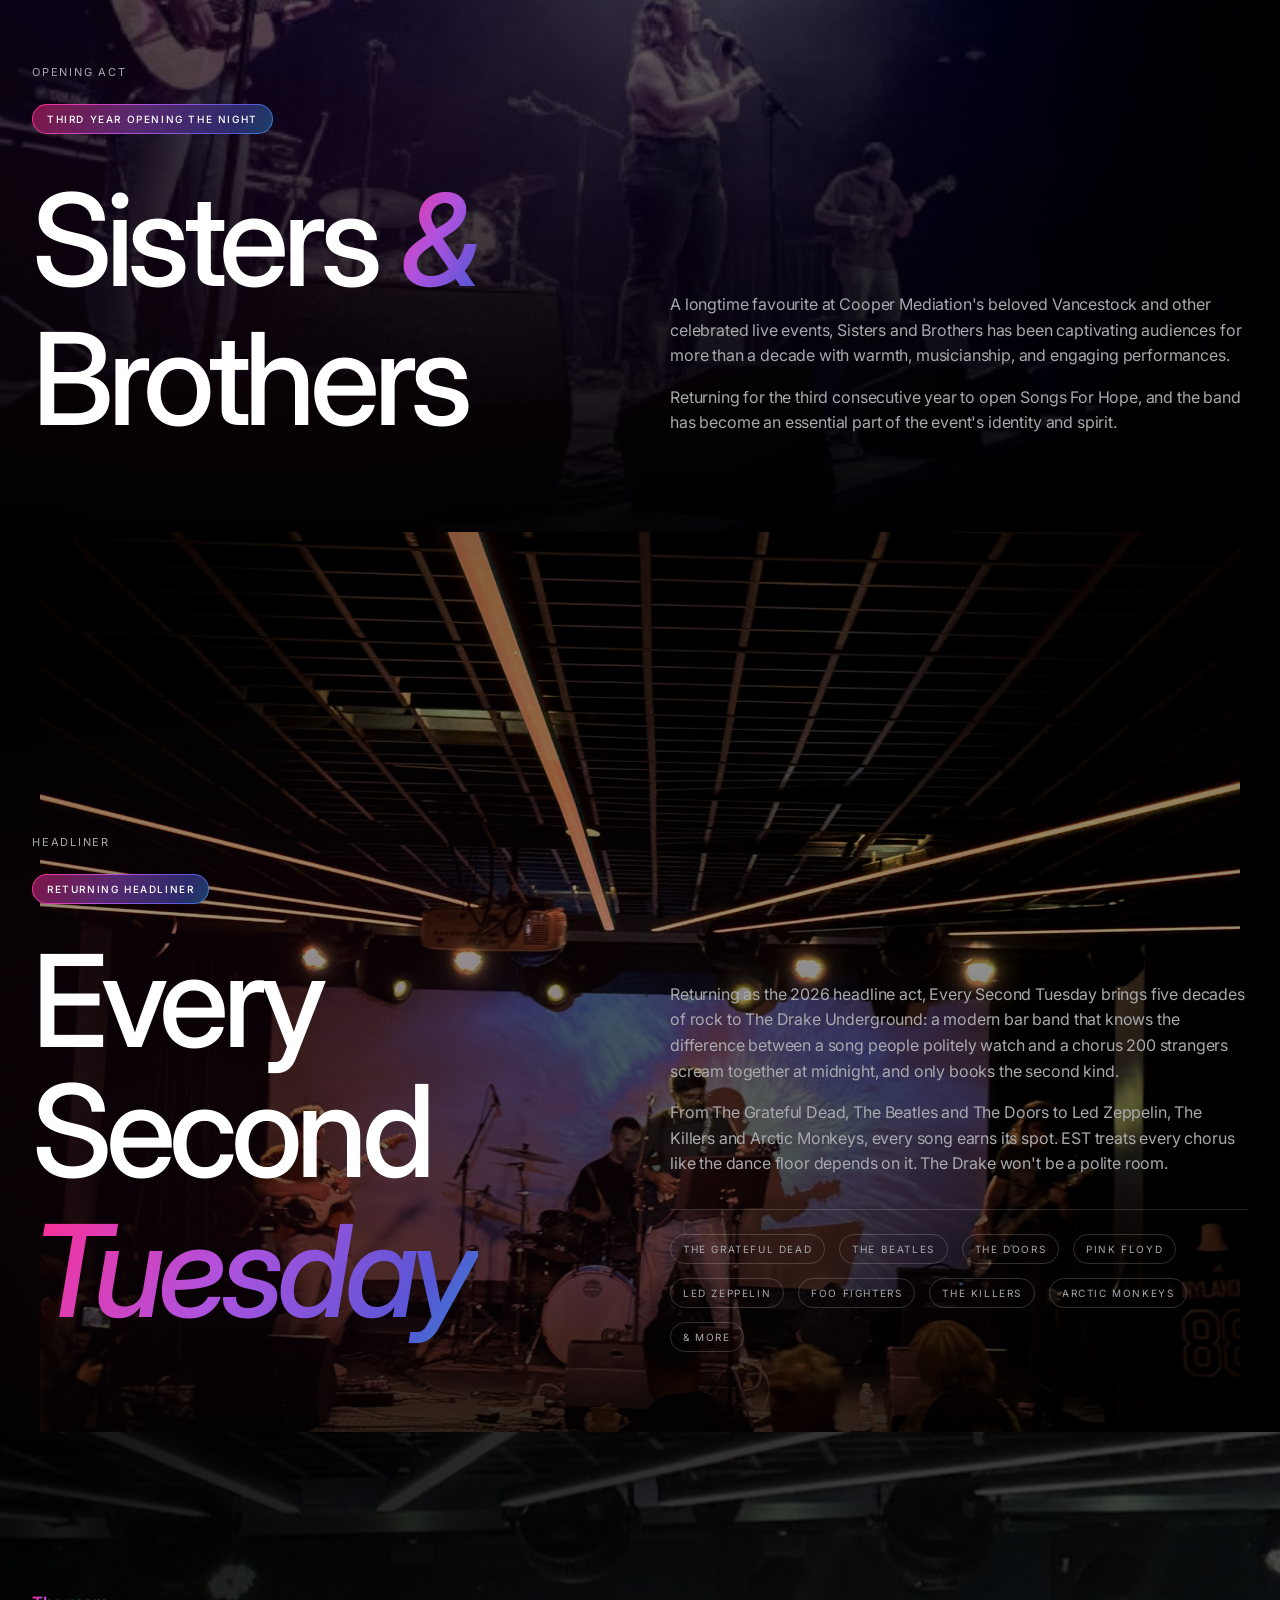
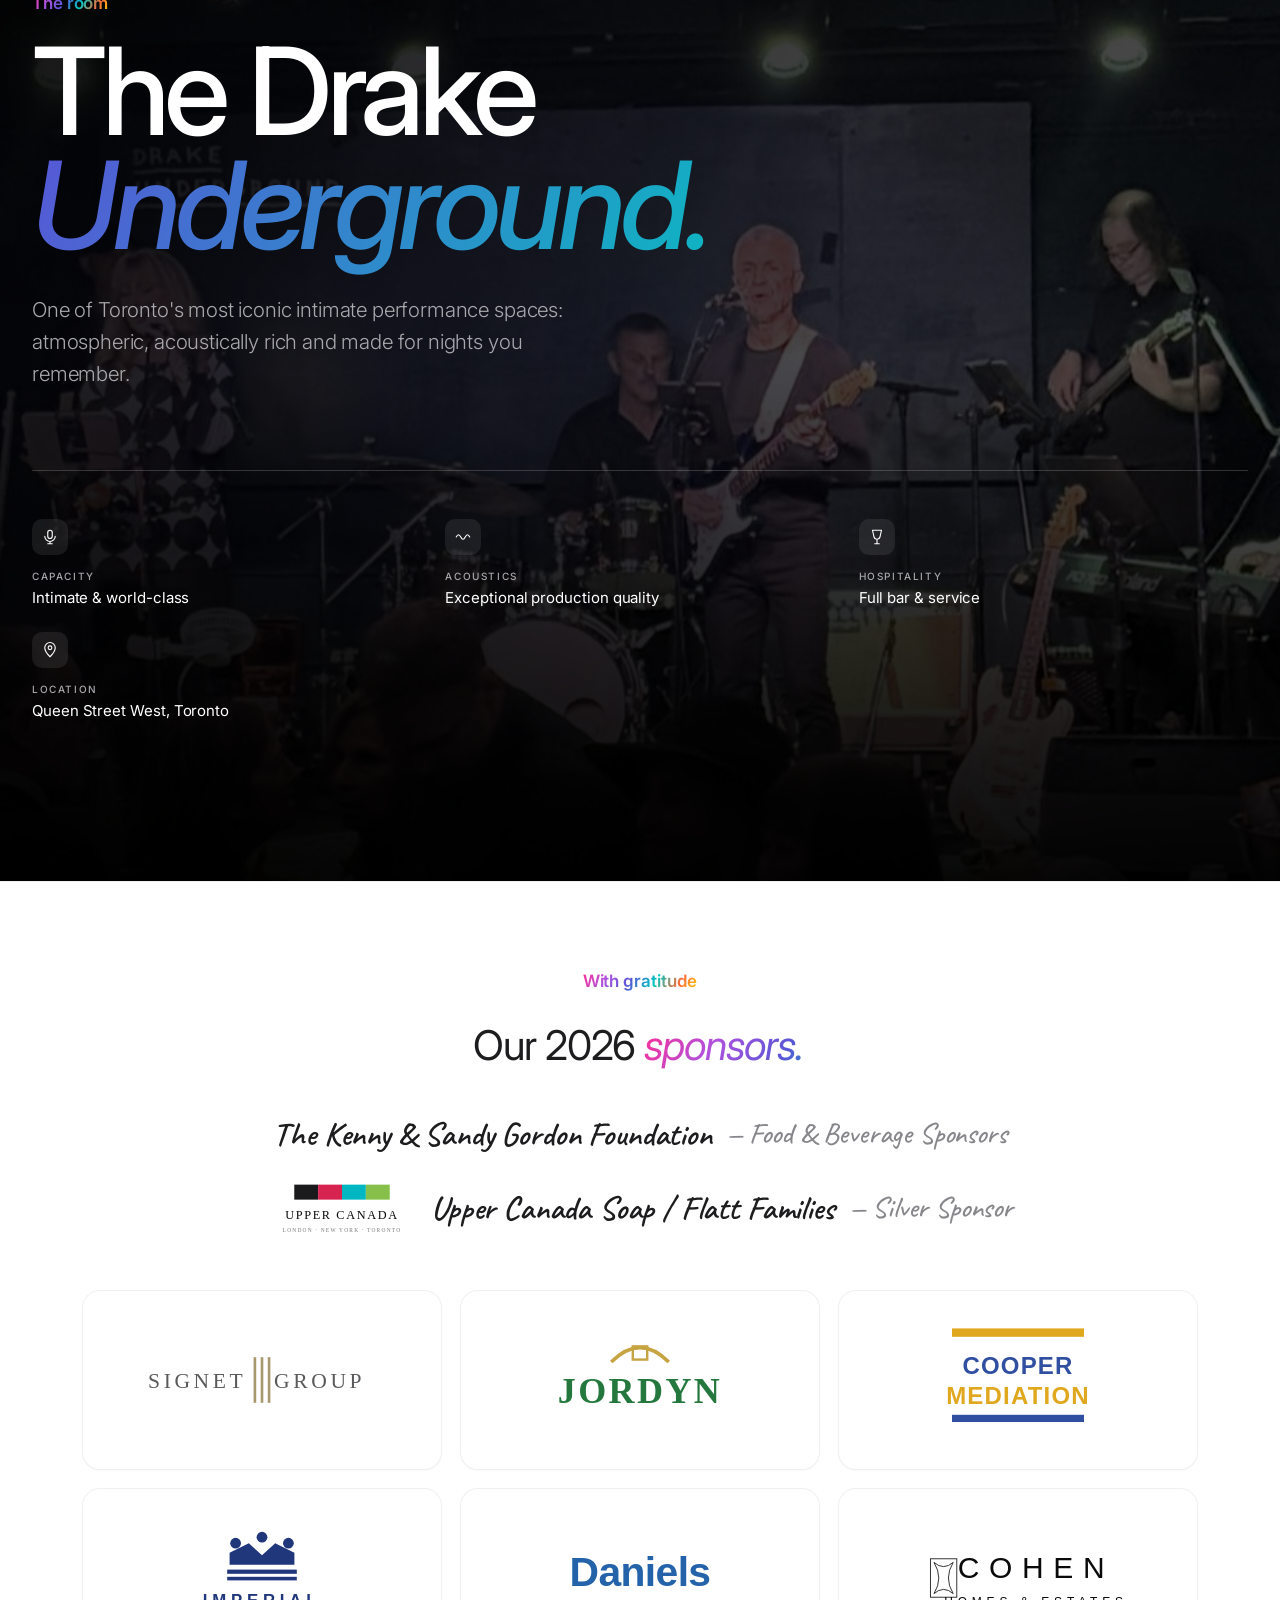
==== commit 47548c7a: "Deep links: ?go=section lands on tickets, auction, press (email links)" ====
--- a/index.html
+++ b/index.html
@@ -2,23 +2,39 @@
 <html lang="en">
 <head>
 <script>
-// Disable browser's scroll restoration and any stale hash navigation BEFORE the browser scrolls anywhere.
+// Initial scroll position. Default: top of page. Deep links (?go=press or #press) land on that section.
 (function(){
+  var MAP = { tickets:'tickets', auction:'auction', press:'press', cp24:'press', video:'press',
+              donate:'tickets', night:'night', answer:'answer', lineup:'lineup' };
+  var target = null;
   try {
     if ('scrollRestoration' in history) history.scrollRestoration = 'manual';
-    // Strip any stale hash on initial load so the browser does not auto-scroll to a section.
-    if (location.hash) {
-      history.replaceState(null, '', location.pathname + location.search);
+    var key = (new URLSearchParams(location.search).get('go') || location.hash.slice(1) || '').toLowerCase();
+    if (MAP[key]) target = MAP[key];
+    // Strip the hash so the browser's own jump doesn't fight ours.
+    if (location.hash) history.replaceState(null, '', location.pathname + location.search);
+  } catch(e) {}
+  var userMoved = false;
+  ['wheel','touchmove','keydown'].forEach(function(ev){
+    window.addEventListener(ev, function(){ userMoved = true; }, { passive: true, once: true });
+  });
+  var place = function(){
+    if (userMoved) return;
+    var y = 0;
+    if (target) {
+      var el = document.getElementById(target);
+      if (!el) return;
+      y = el.getBoundingClientRect().top + window.pageYOffset;
     }
-  } catch(e) {}
-  // Belt-and-suspenders: scroll to top at multiple lifecycle points.
-  var stickTop = function(){ window.scrollTo(0, 0); };
-  stickTop();
-  document.addEventListener('DOMContentLoaded', stickTop, { once: true });
+    window.scrollTo({ top: y, left: 0, behavior: 'instant' });
+  };
+  place();
+  document.addEventListener('DOMContentLoaded', place, { once: true });
   window.addEventListener('load', function(){
-    stickTop();
-    // One more after layout settles (fonts/images).
-    setTimeout(stickTop, 50);
+    place();
+    // Re-settle after fonts/images shift the layout.
+    setTimeout(place, 60);
+    if (target) { setTimeout(place, 400); setTimeout(place, 1000); }
   });
 })();
 </script>
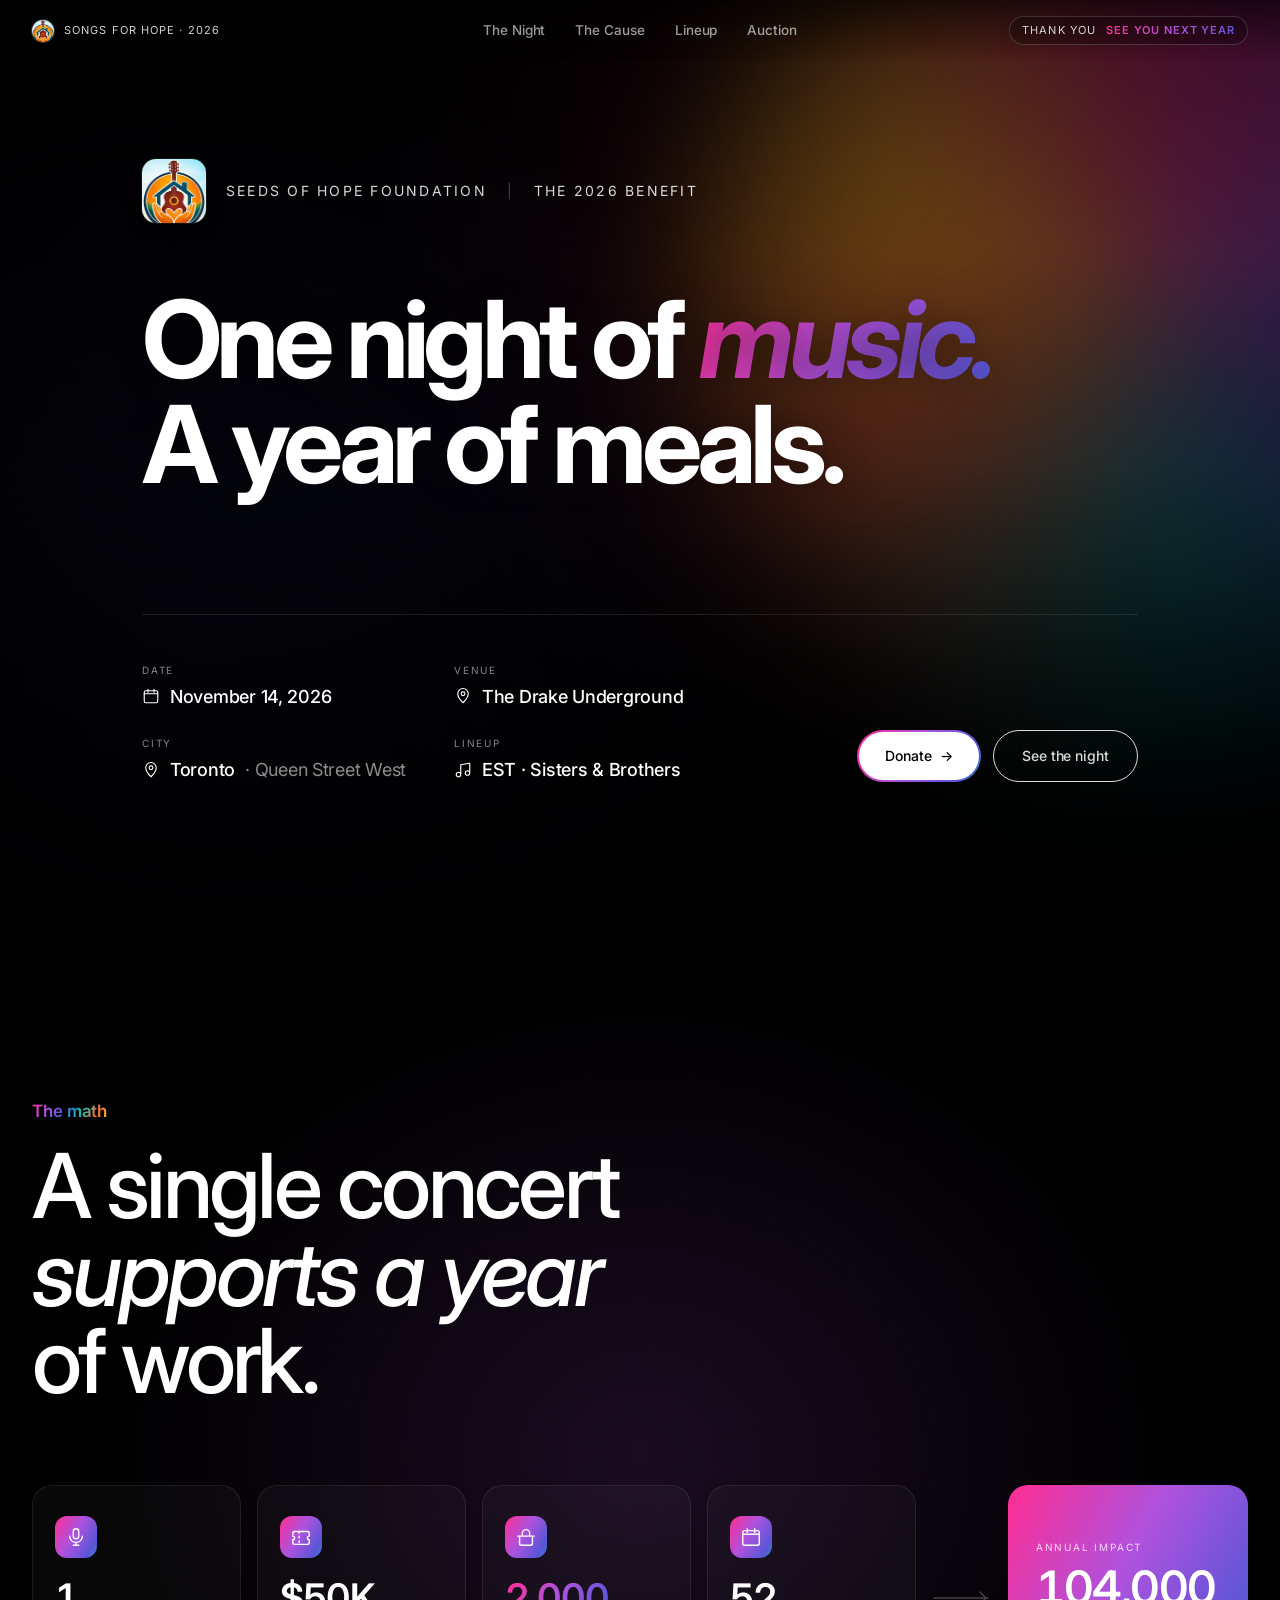
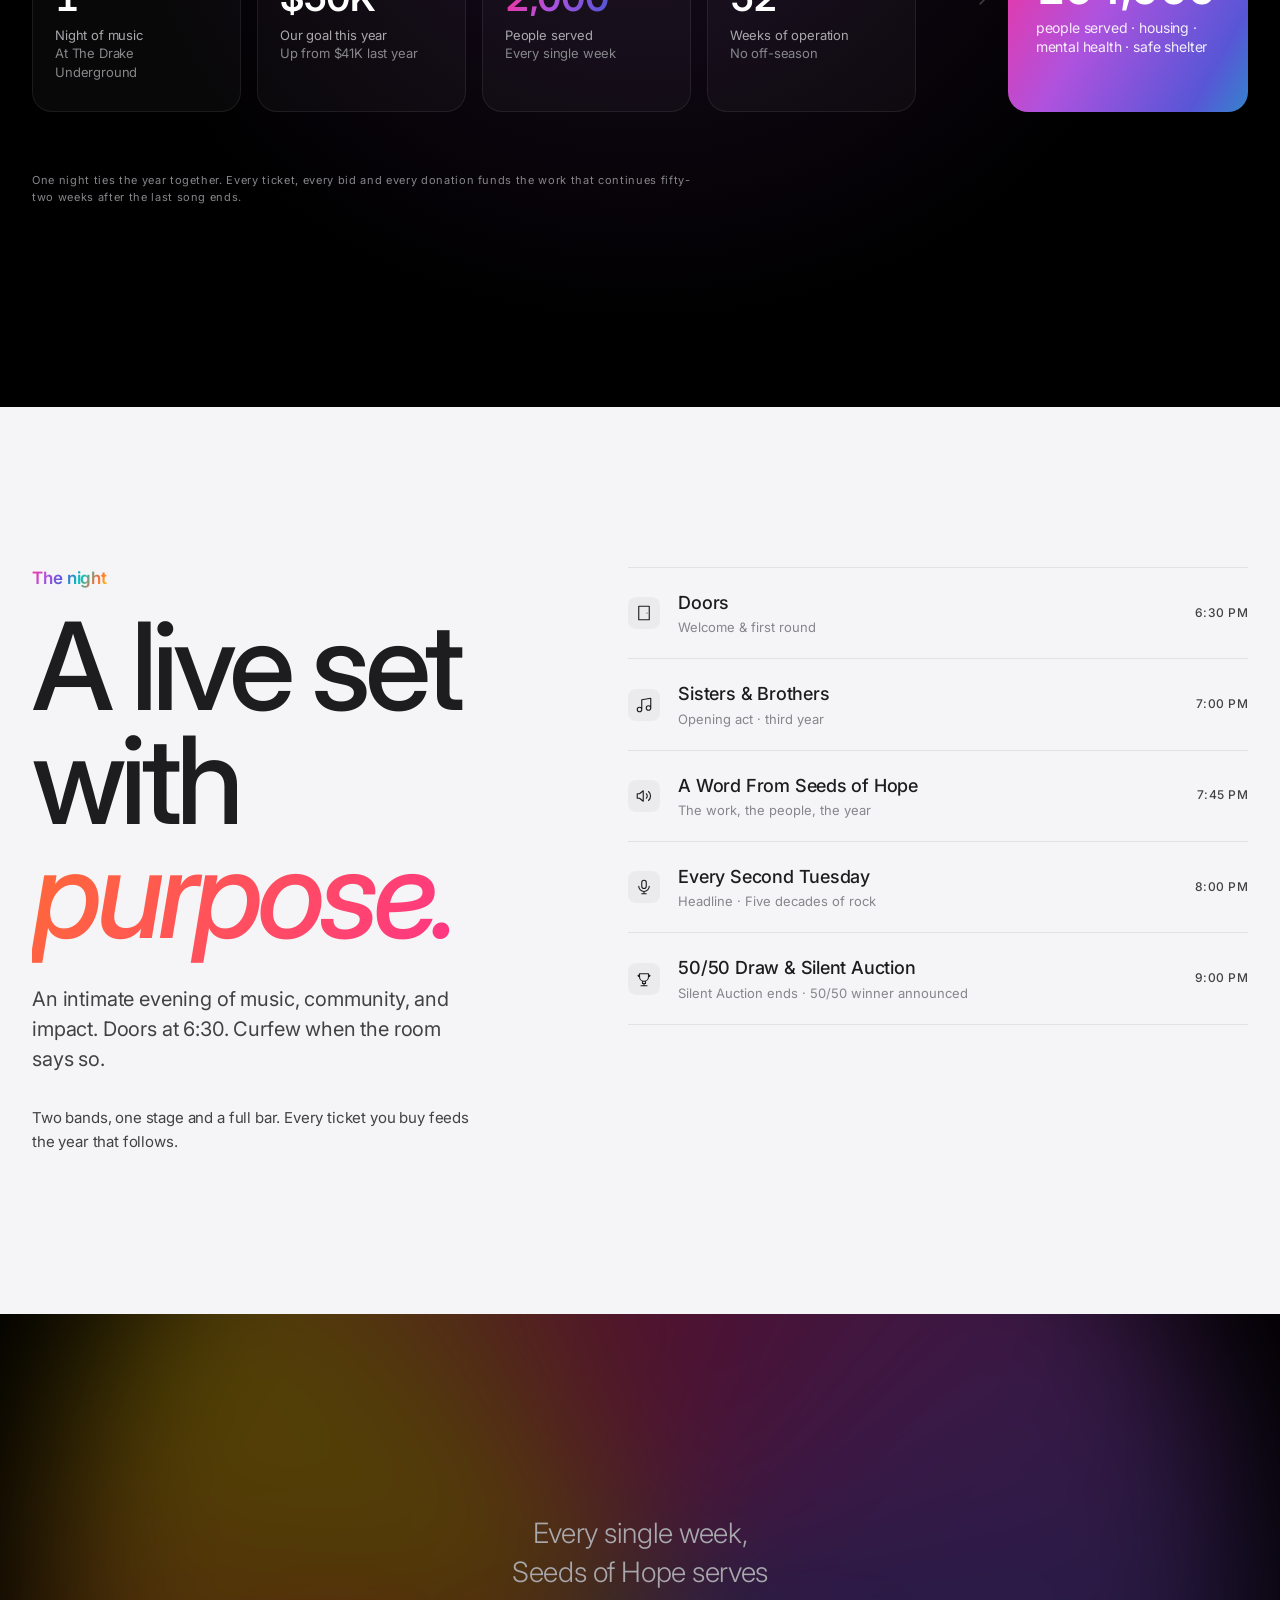
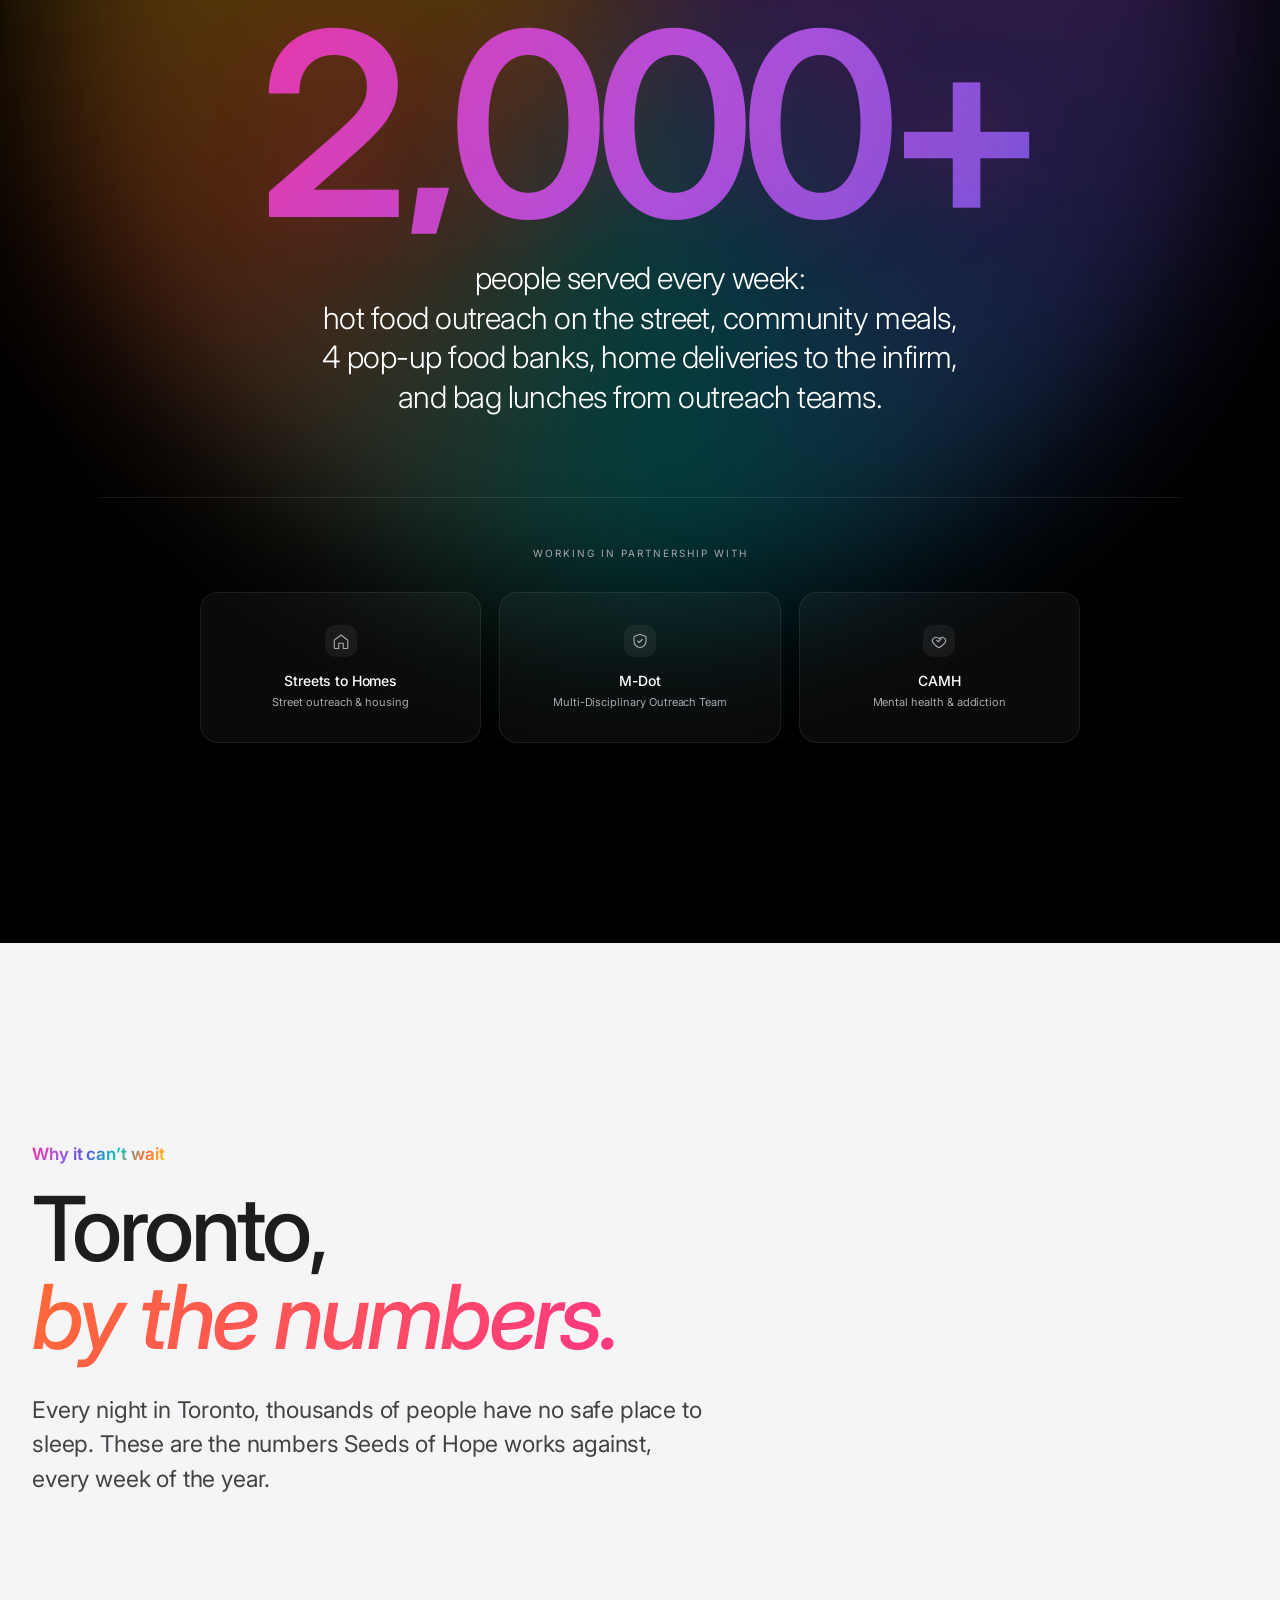
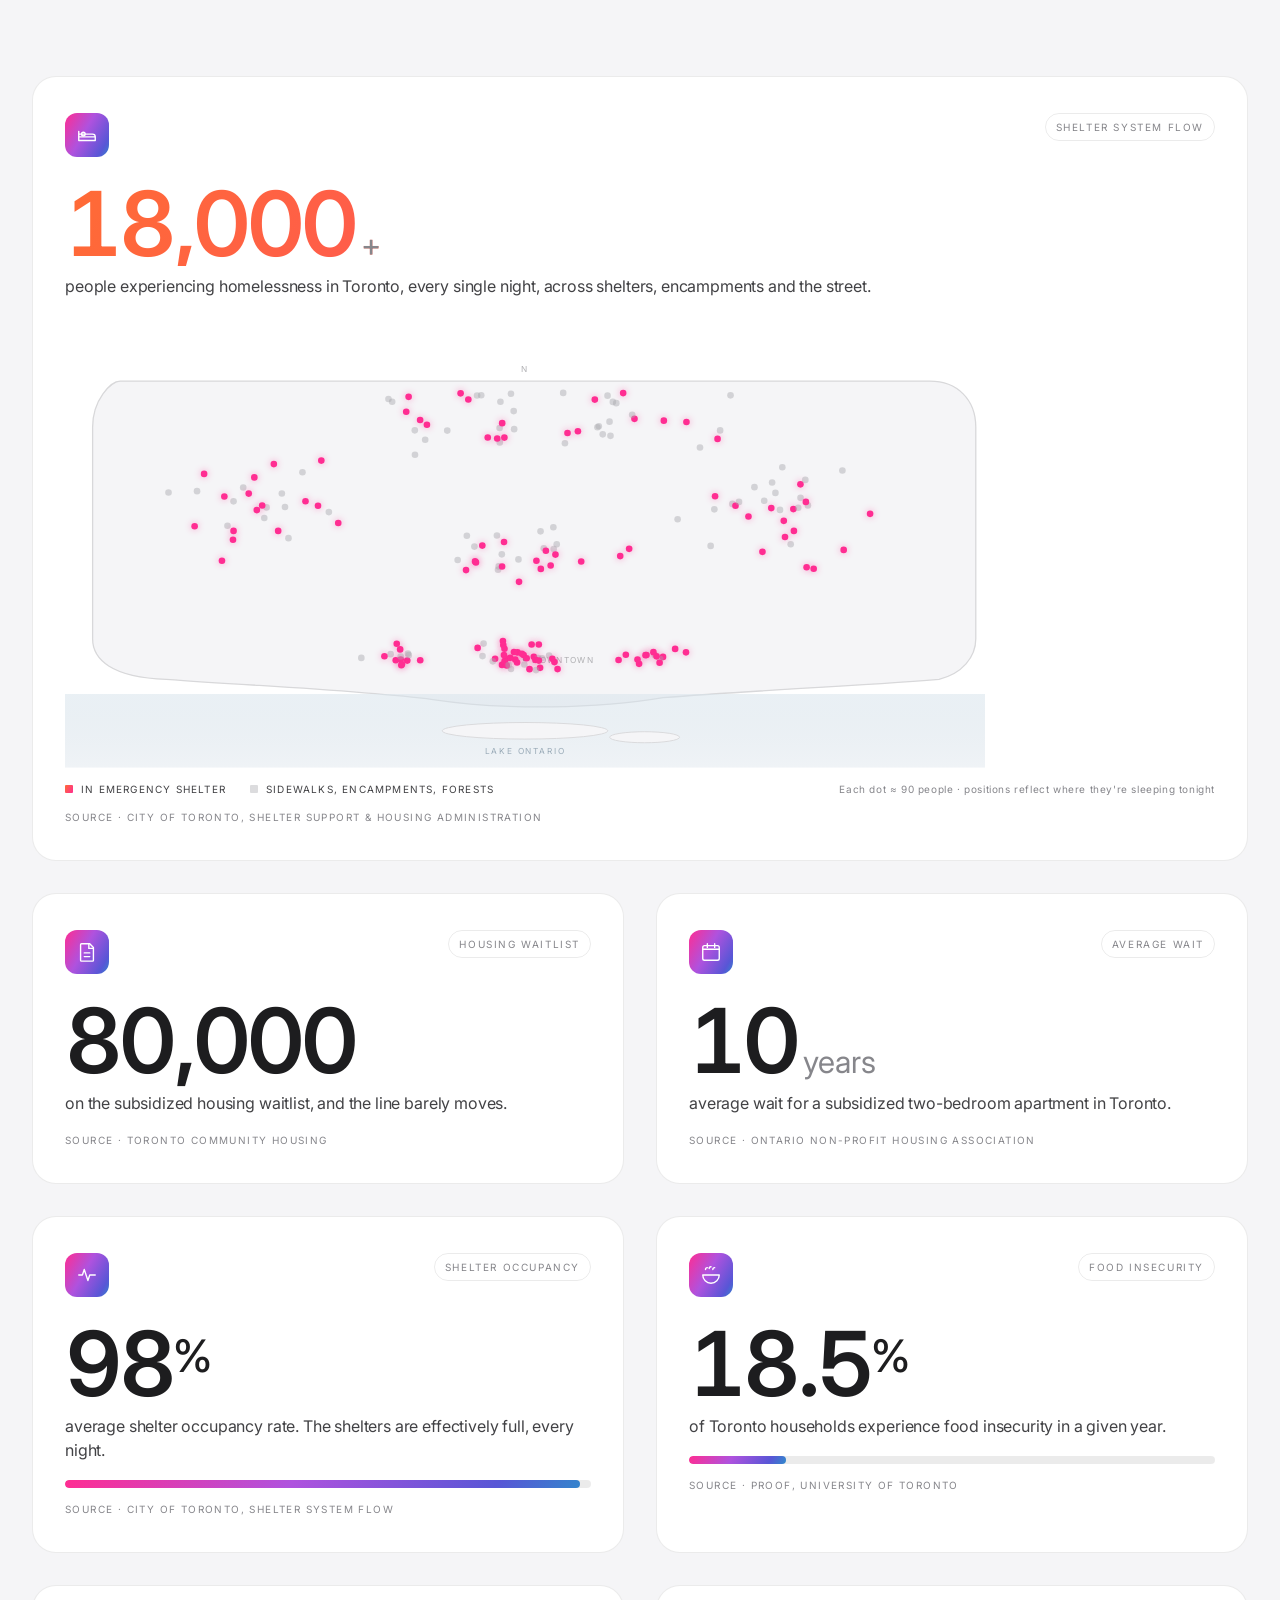
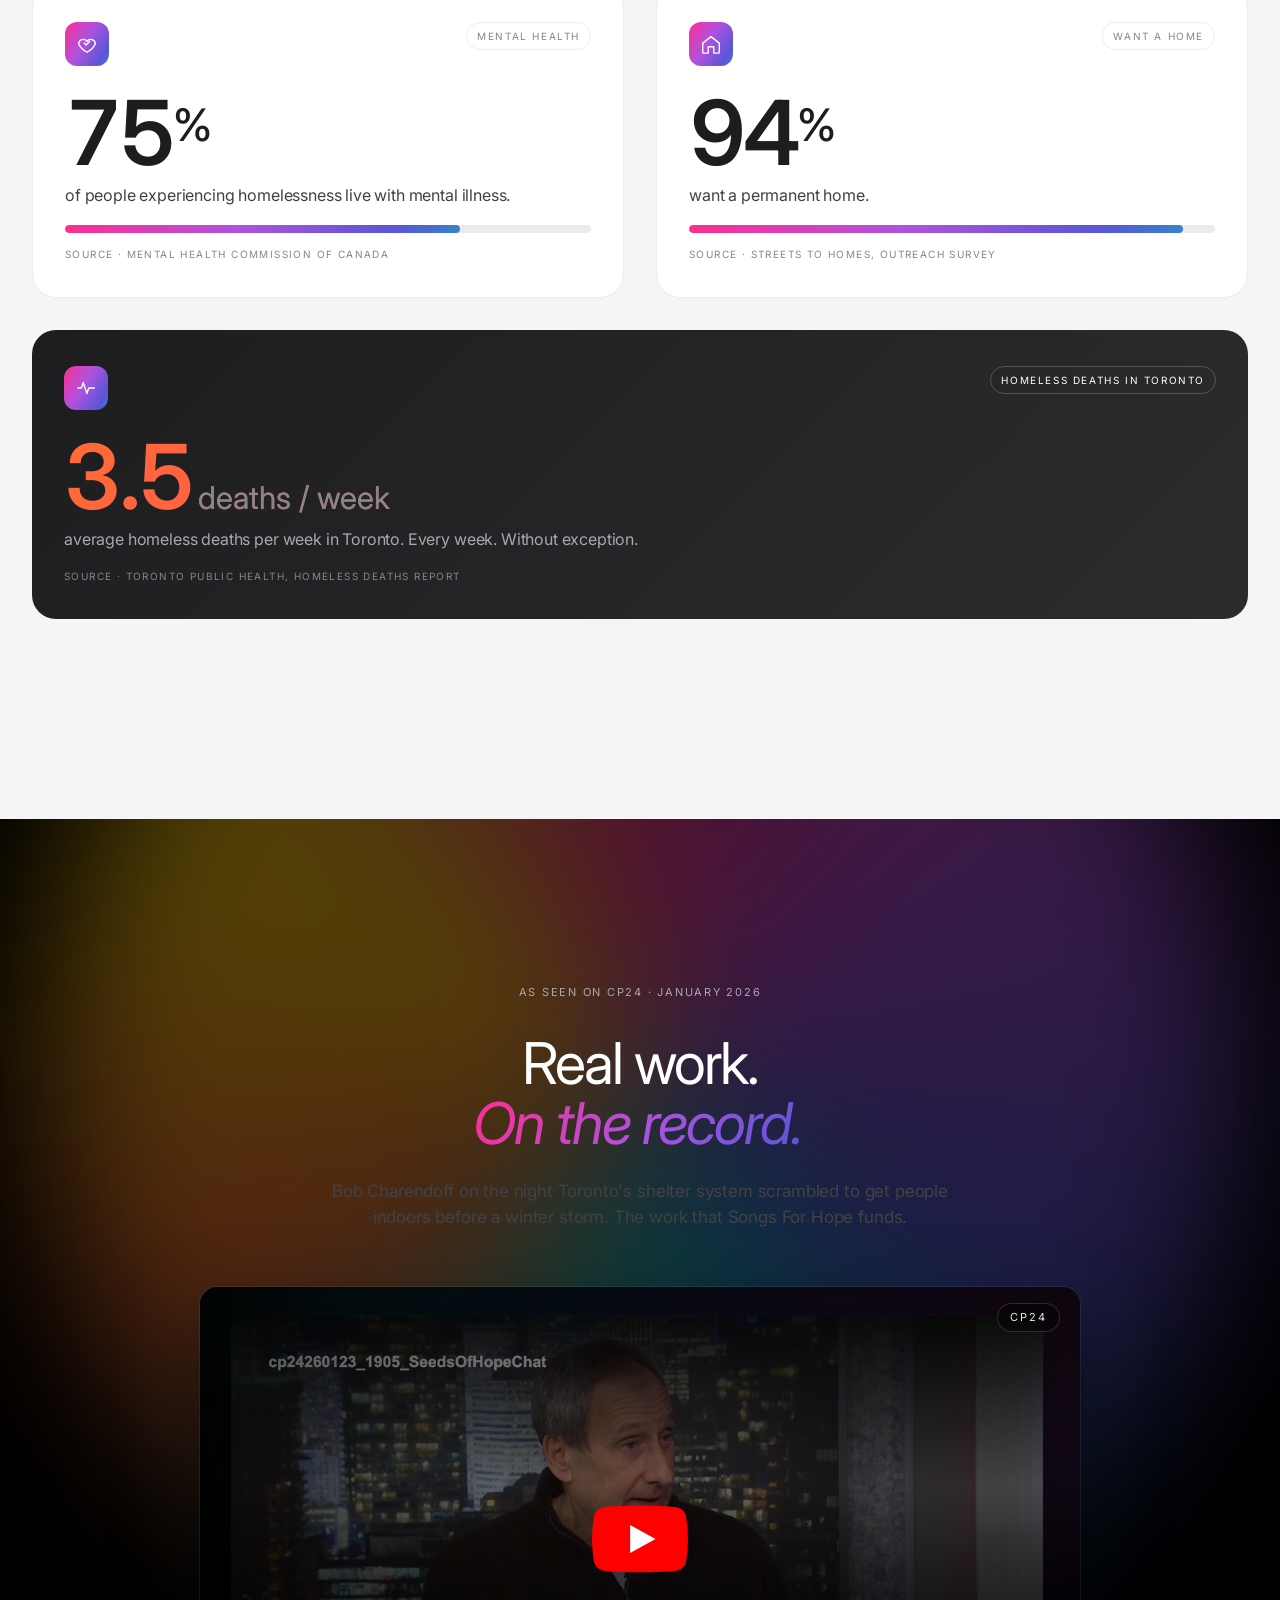
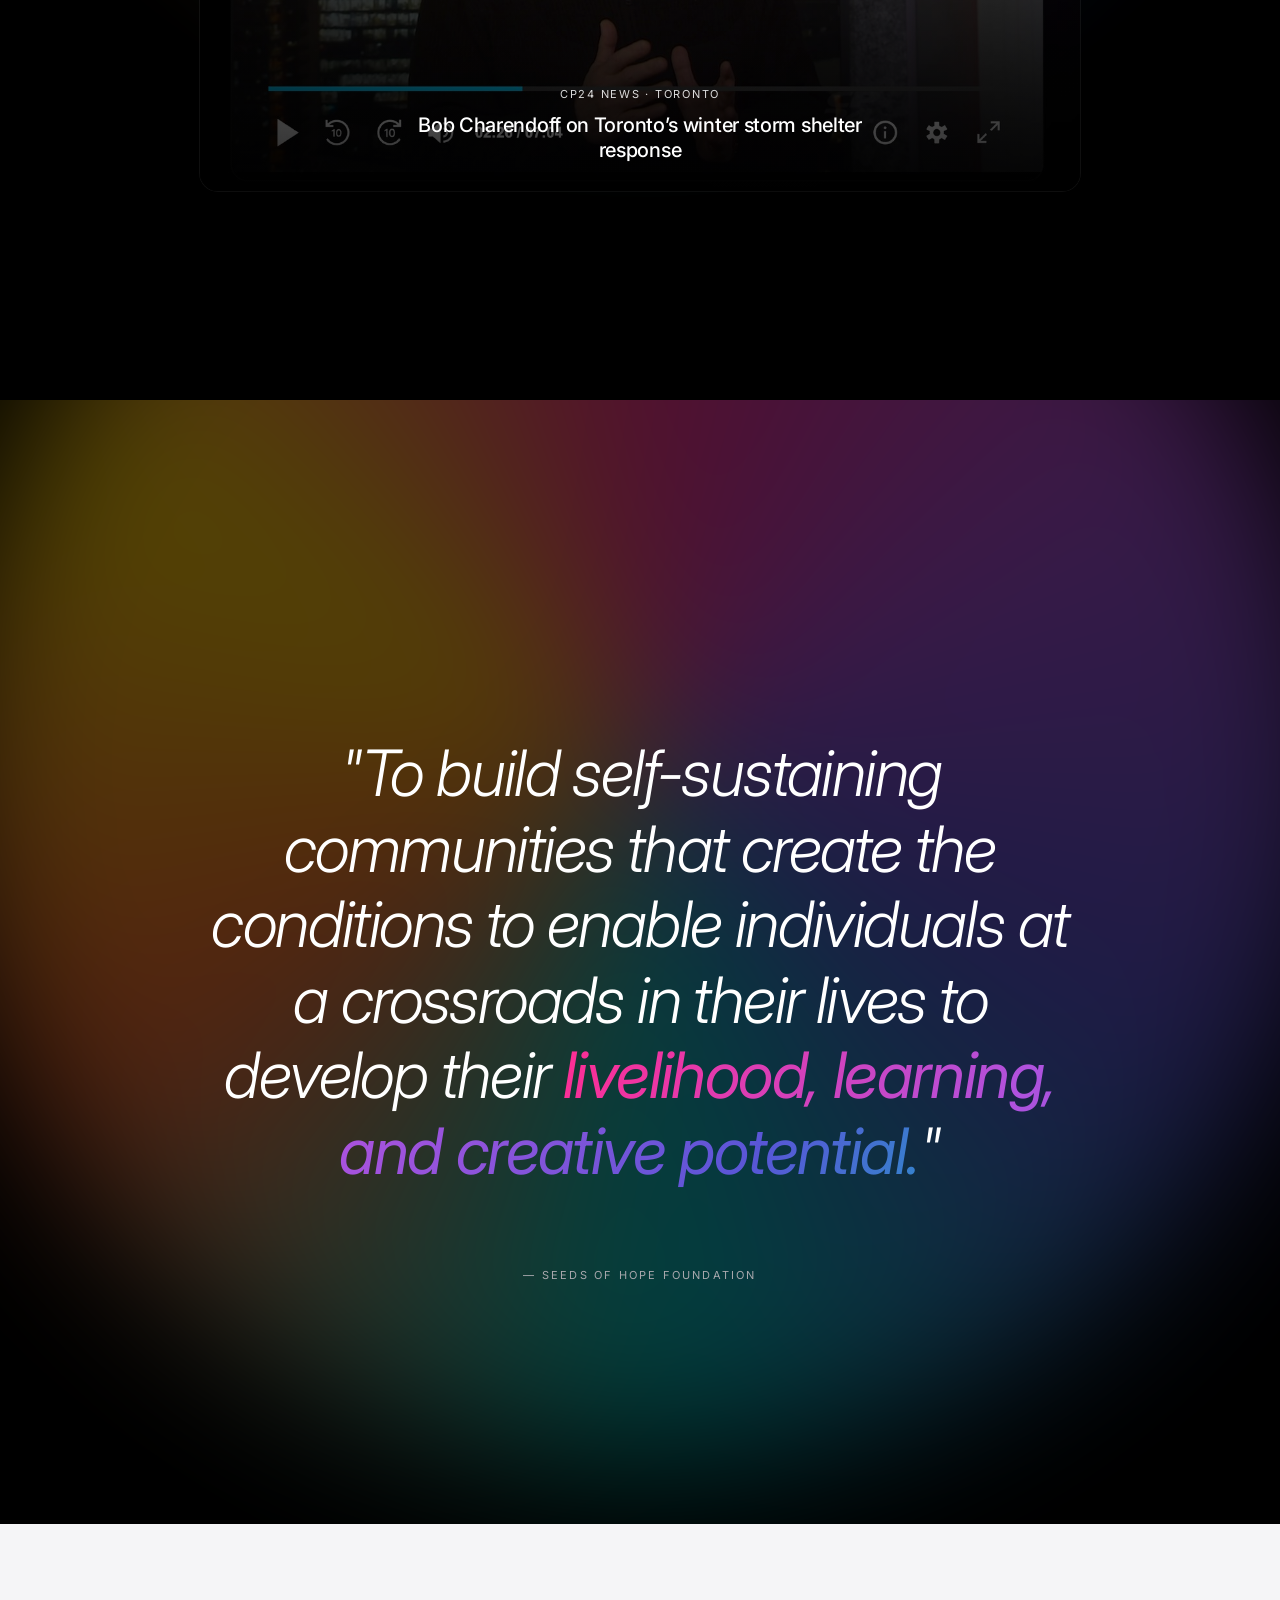
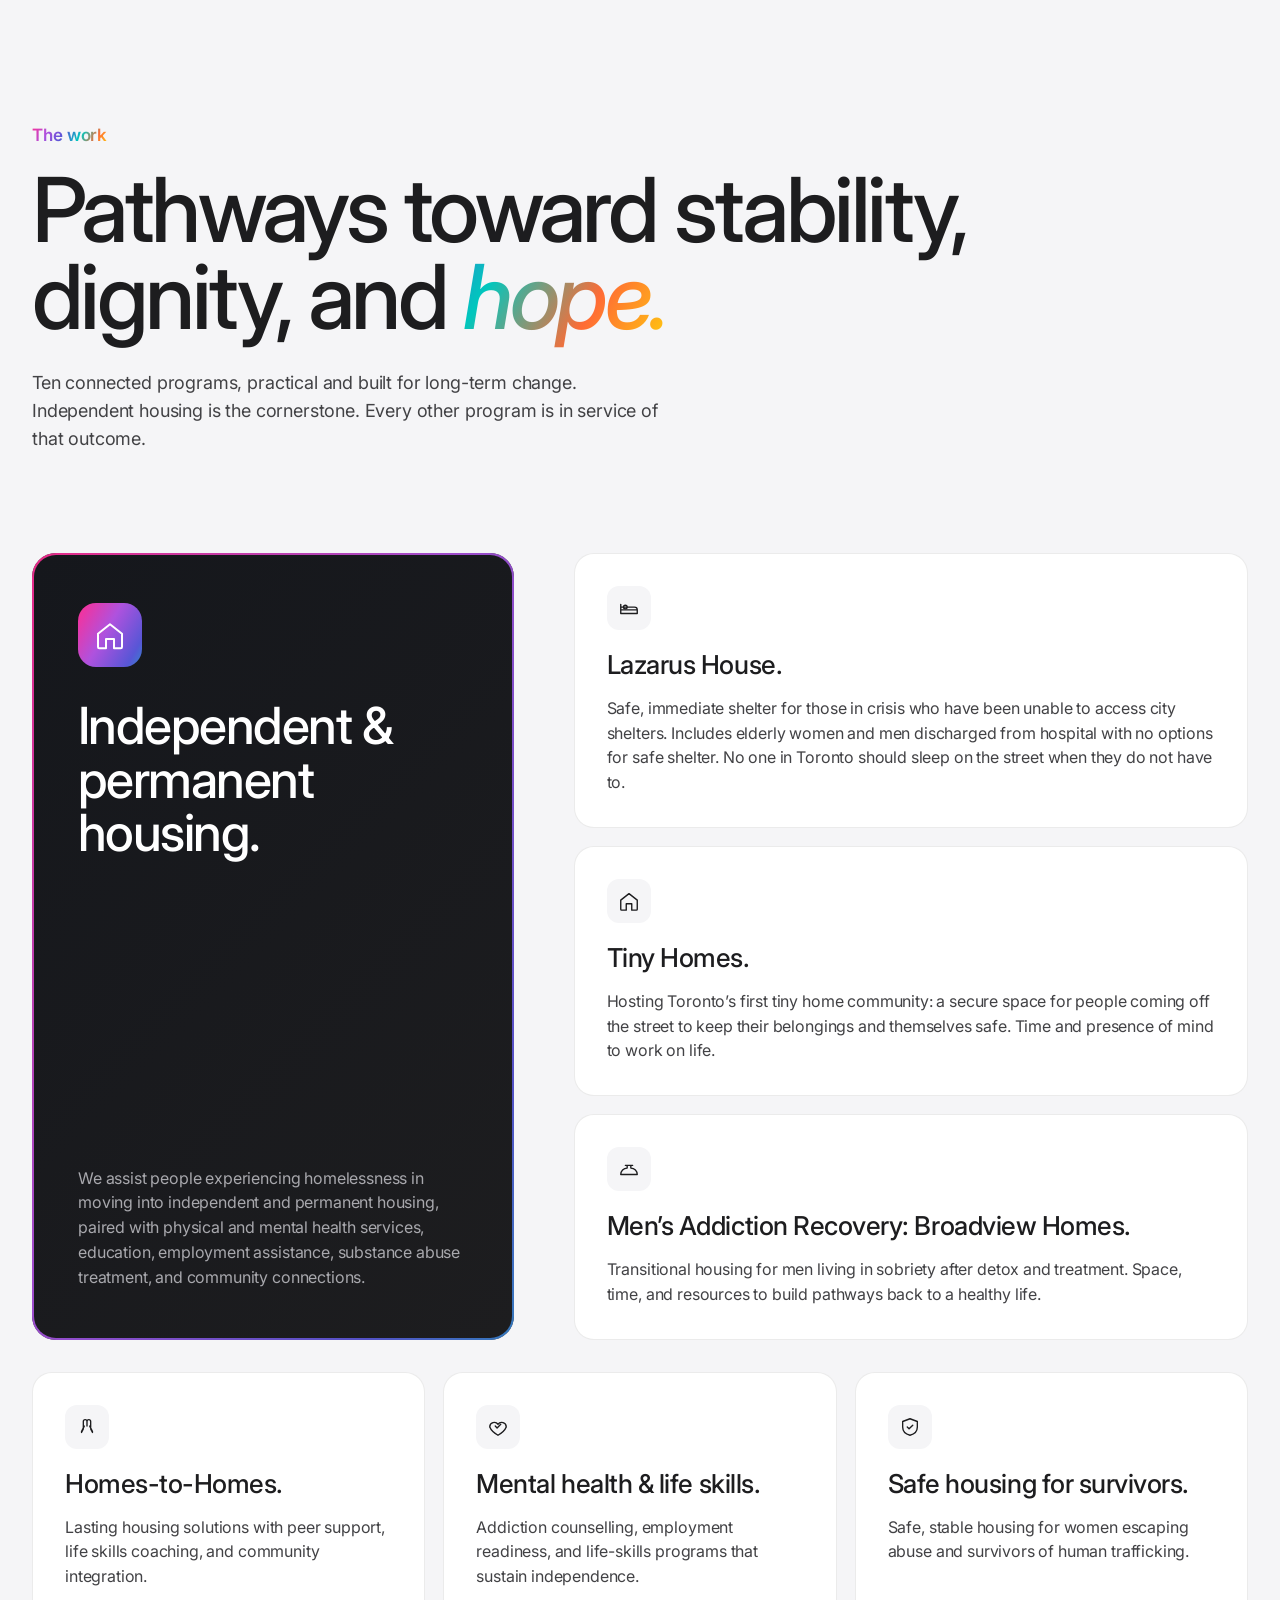
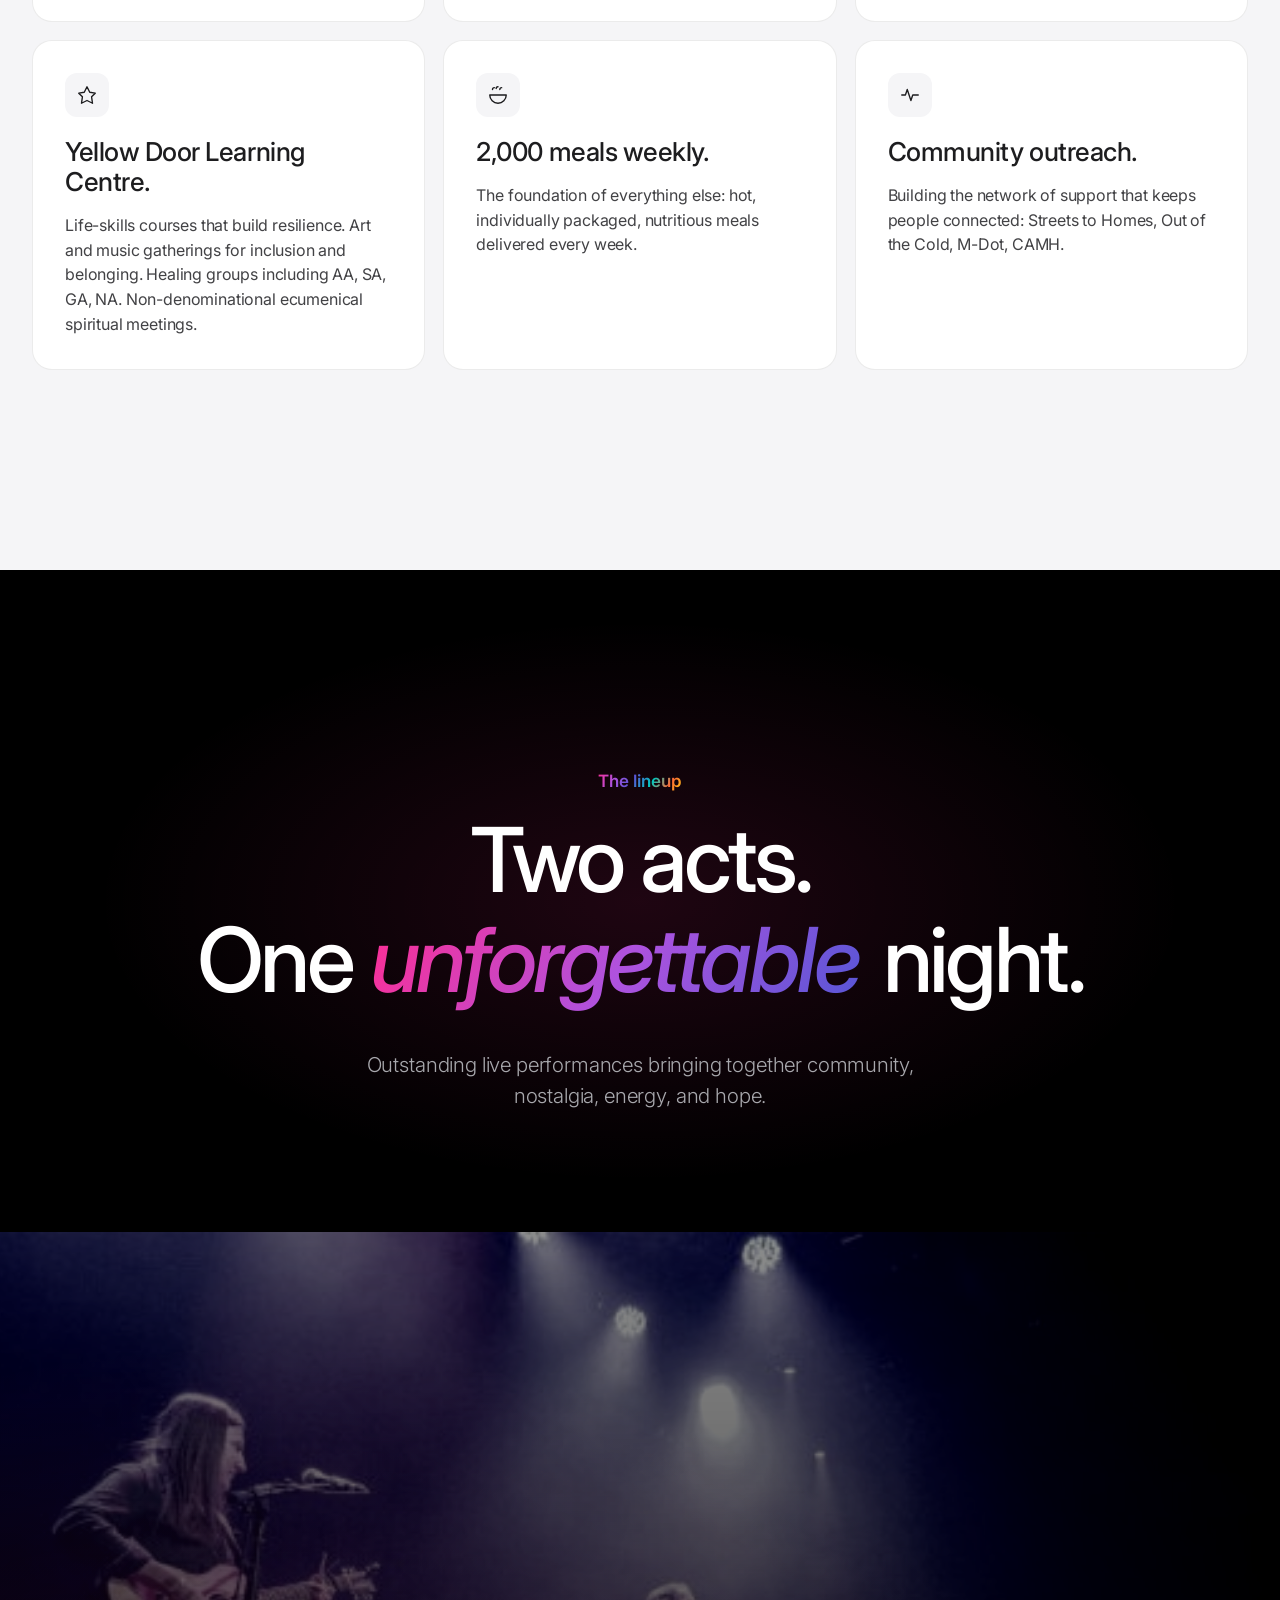
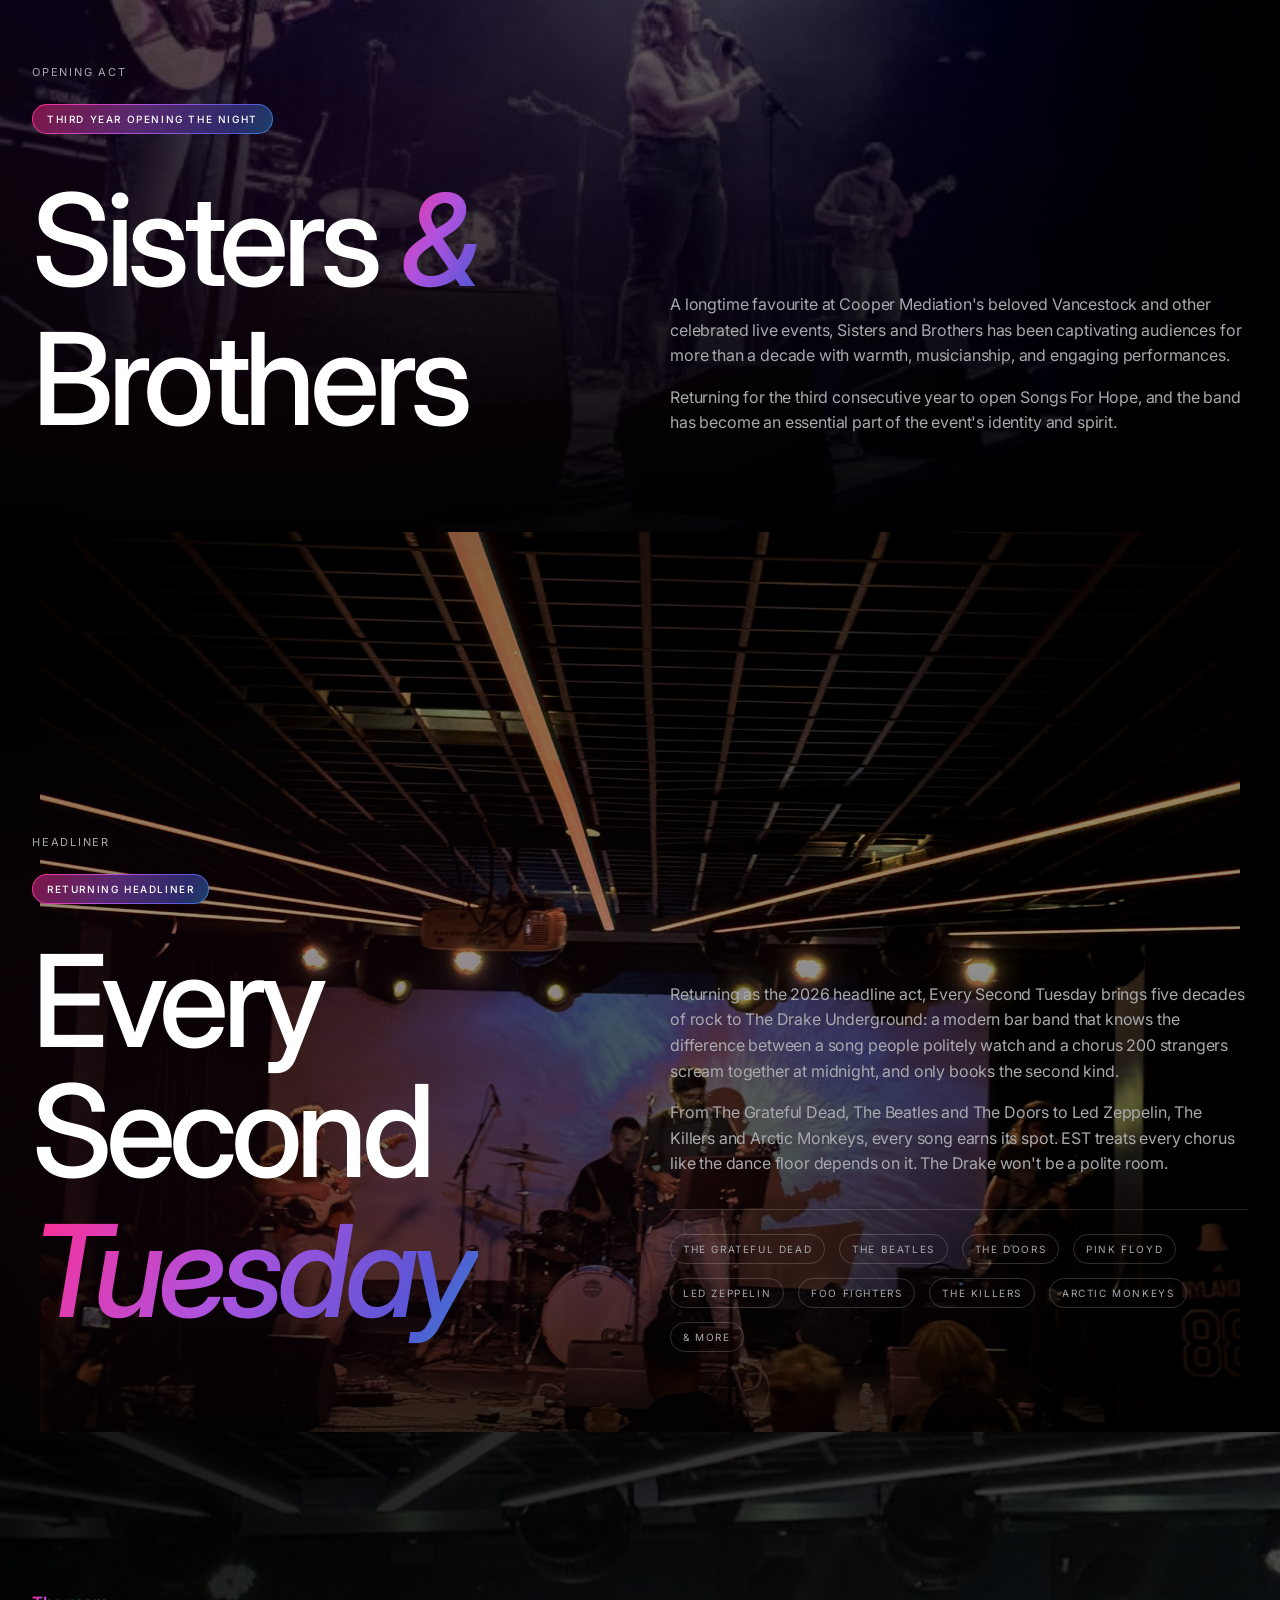
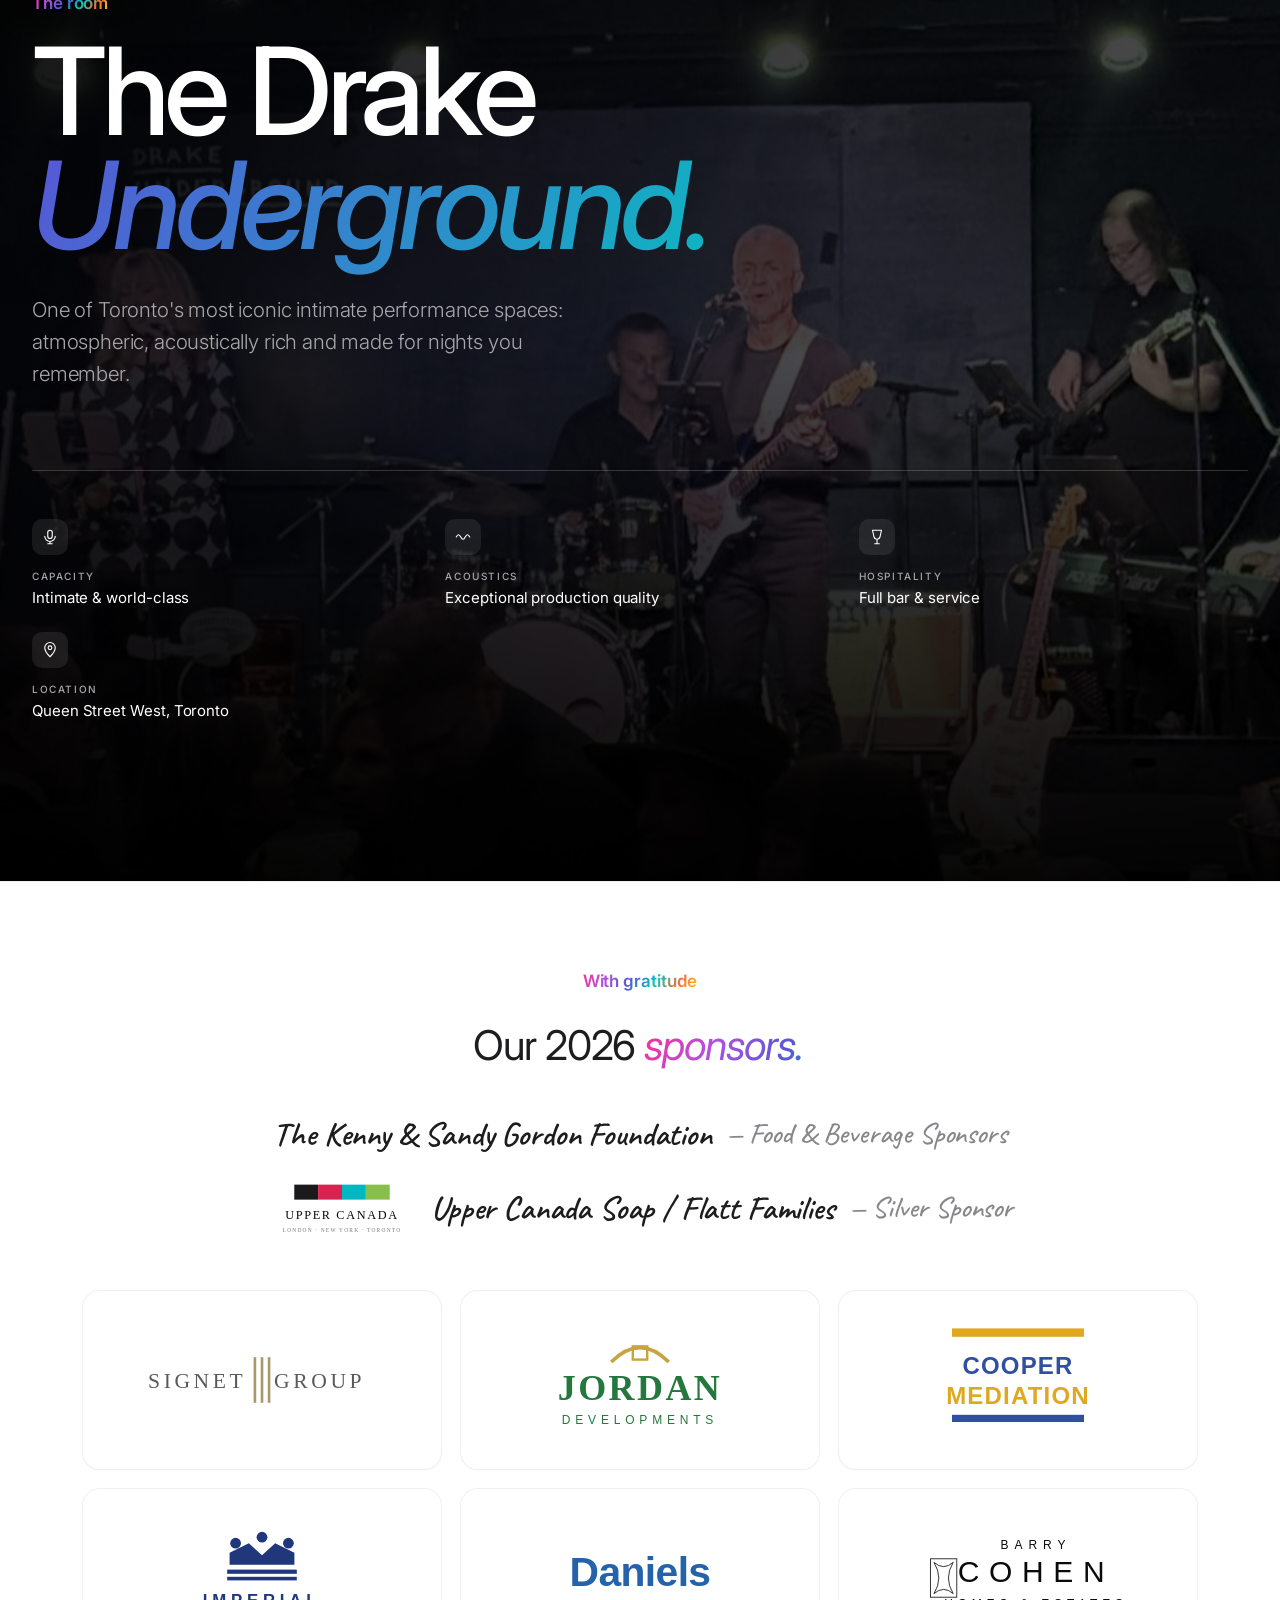
==== commit 408e20a6: "Sponsor names: Jordan Developments, Daniels Corporation, Barry Cohen Homes & Estates" ====
--- a/index.html
+++ b/index.html
@@ -3568,10 +3568,11 @@
         </svg>
       </div>
       <div class="pp-card" style="--i:1">
-        <svg class="pp-svg" viewBox="0 0 220 110" xmlns="http://www.w3.org/2000/svg" aria-label="Jordyn">
+        <svg class="pp-svg" viewBox="0 0 220 110" xmlns="http://www.w3.org/2000/svg" aria-label="Jordan Developments">
           <path d="M 86 40 Q 110 16 134 40" fill="none" stroke="#C9A43A" stroke-width="3"/>
           <rect x="104" y="27" width="12" height="11" fill="none" stroke="#C9A43A" stroke-width="2"/>
-          <text x="110" y="74" text-anchor="middle" font-family="Georgia, 'Times New Roman', serif" font-size="30" font-weight="700" letter-spacing="2" fill="#1F7A3A">JORDYN</text>
+          <text x="110" y="72" text-anchor="middle" font-family="Georgia, 'Times New Roman', serif" font-size="30" font-weight="700" letter-spacing="2" fill="#1F7A3A">JORDAN</text>
+          <text x="110" y="92" text-anchor="middle" font-family="'Helvetica Neue', Arial, sans-serif" font-size="10" font-weight="500" letter-spacing="4" fill="#1F7A3A">DEVELOPMENTS</text>
         </svg>
       </div>
       <div class="pp-card" style="--i:2">
@@ -3597,19 +3598,20 @@
         </svg>
       </div>
       <div class="pp-card" style="--i:4">
-        <svg class="pp-svg" viewBox="0 0 220 110" xmlns="http://www.w3.org/2000/svg" aria-label="Daniels">
+        <svg class="pp-svg" viewBox="0 0 220 110" xmlns="http://www.w3.org/2000/svg" aria-label="Daniels Corporation">
           <text x="110" y="62" text-anchor="middle" font-family="'Helvetica Neue', Arial, sans-serif" font-size="34" font-weight="600" letter-spacing="-0.5" fill="#1F64B0">Daniels</text>
           <text x="110" y="84" text-anchor="middle" font-family="'Helvetica Neue', Arial, sans-serif" font-size="11" font-style="italic" fill="#1F64B0">love where you <tspan fill="#D7263D">live</tspan></text>
         </svg>
       </div>
       <div class="pp-card" style="--i:5">
-        <svg class="pp-svg" viewBox="0 0 220 110" xmlns="http://www.w3.org/2000/svg" aria-label="Cohen Homes &amp; Estates">
+        <svg class="pp-svg" viewBox="0 0 220 110" xmlns="http://www.w3.org/2000/svg" aria-label="Barry Cohen Homes &amp; Estates">
           <g transform="translate(48, 55)" stroke="#111" fill="none" stroke-width="0.7">
             <rect x="-11" y="-16" width="22" height="32"/>
             <path d="M -8 -13 Q 0 -6 8 -13 Q 0 0 8 13 Q 0 6 -8 13 Q 0 0 -8 -13 Z"/>
           </g>
-          <text x="125" y="55" text-anchor="middle" font-family="'Helvetica Neue', Arial, sans-serif" font-size="25" font-weight="300" letter-spacing="8" fill="#0a0a0a">COHEN</text>
-          <text x="125" y="78" text-anchor="middle" font-family="'Helvetica Neue', Arial, sans-serif" font-size="10" font-weight="400" letter-spacing="4" fill="#0a0a0a">HOMES &amp; ESTATES</text>
+          <text x="125" y="31" text-anchor="middle" font-family="'Helvetica Neue', Arial, sans-serif" font-size="10" font-weight="400" letter-spacing="5" fill="#0a0a0a">BARRY</text>
+          <text x="125" y="58" text-anchor="middle" font-family="'Helvetica Neue', Arial, sans-serif" font-size="25" font-weight="300" letter-spacing="8" fill="#0a0a0a">COHEN</text>
+          <text x="125" y="80" text-anchor="middle" font-family="'Helvetica Neue', Arial, sans-serif" font-size="10" font-weight="400" letter-spacing="4" fill="#0a0a0a">HOMES &amp; ESTATES</text>
         </svg>
       </div>
     </div>
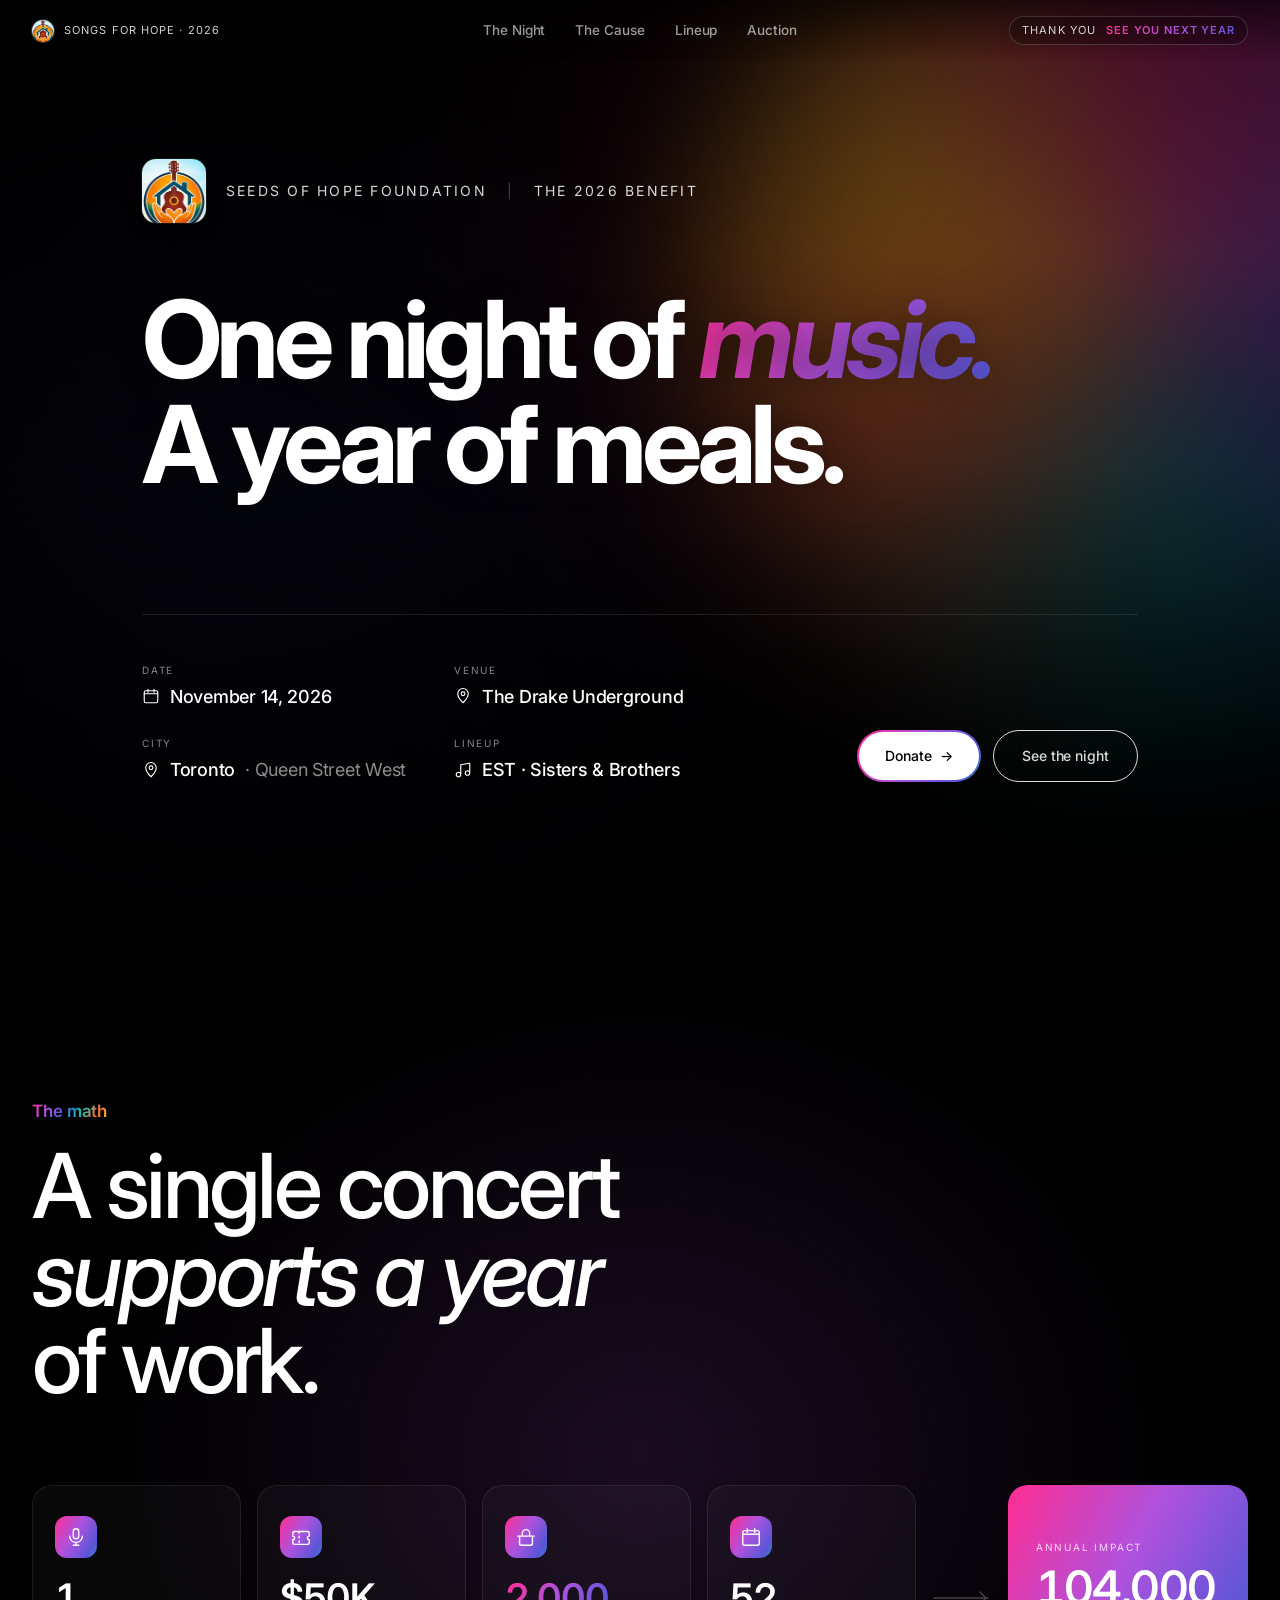
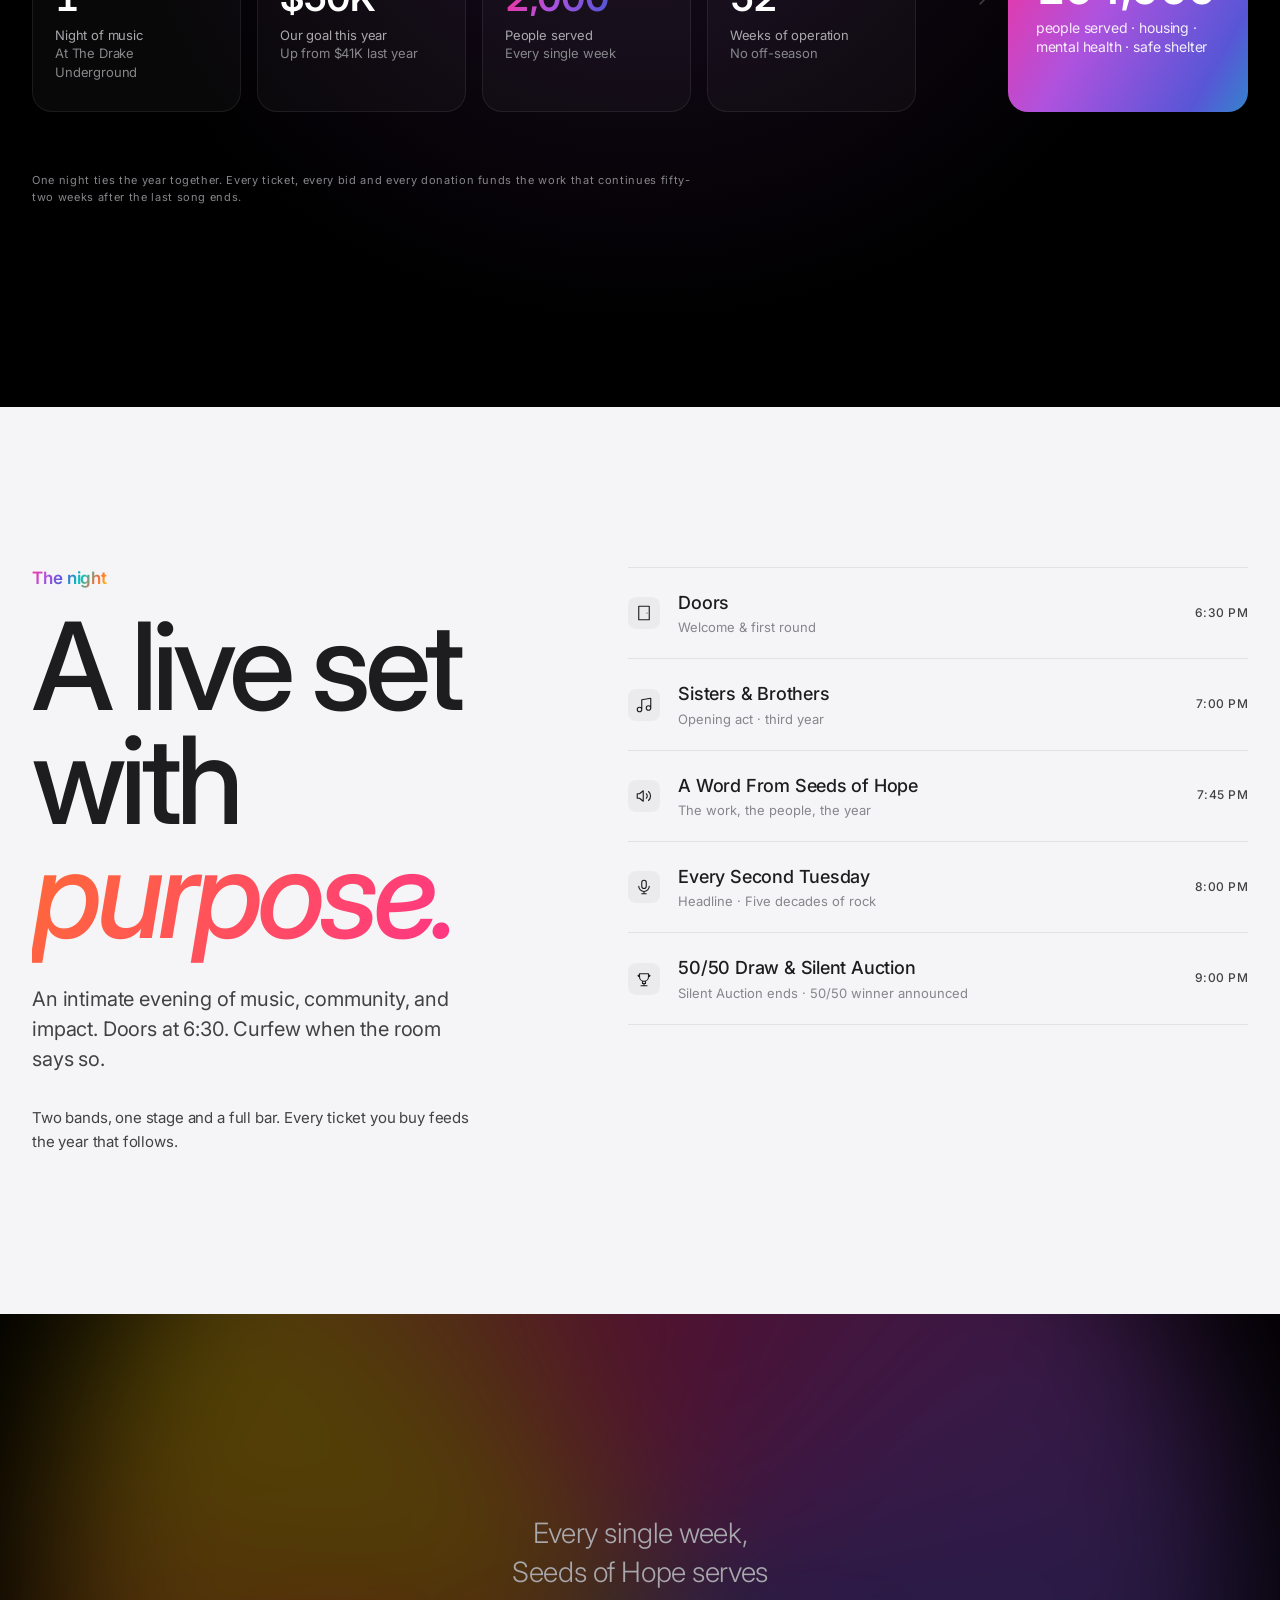
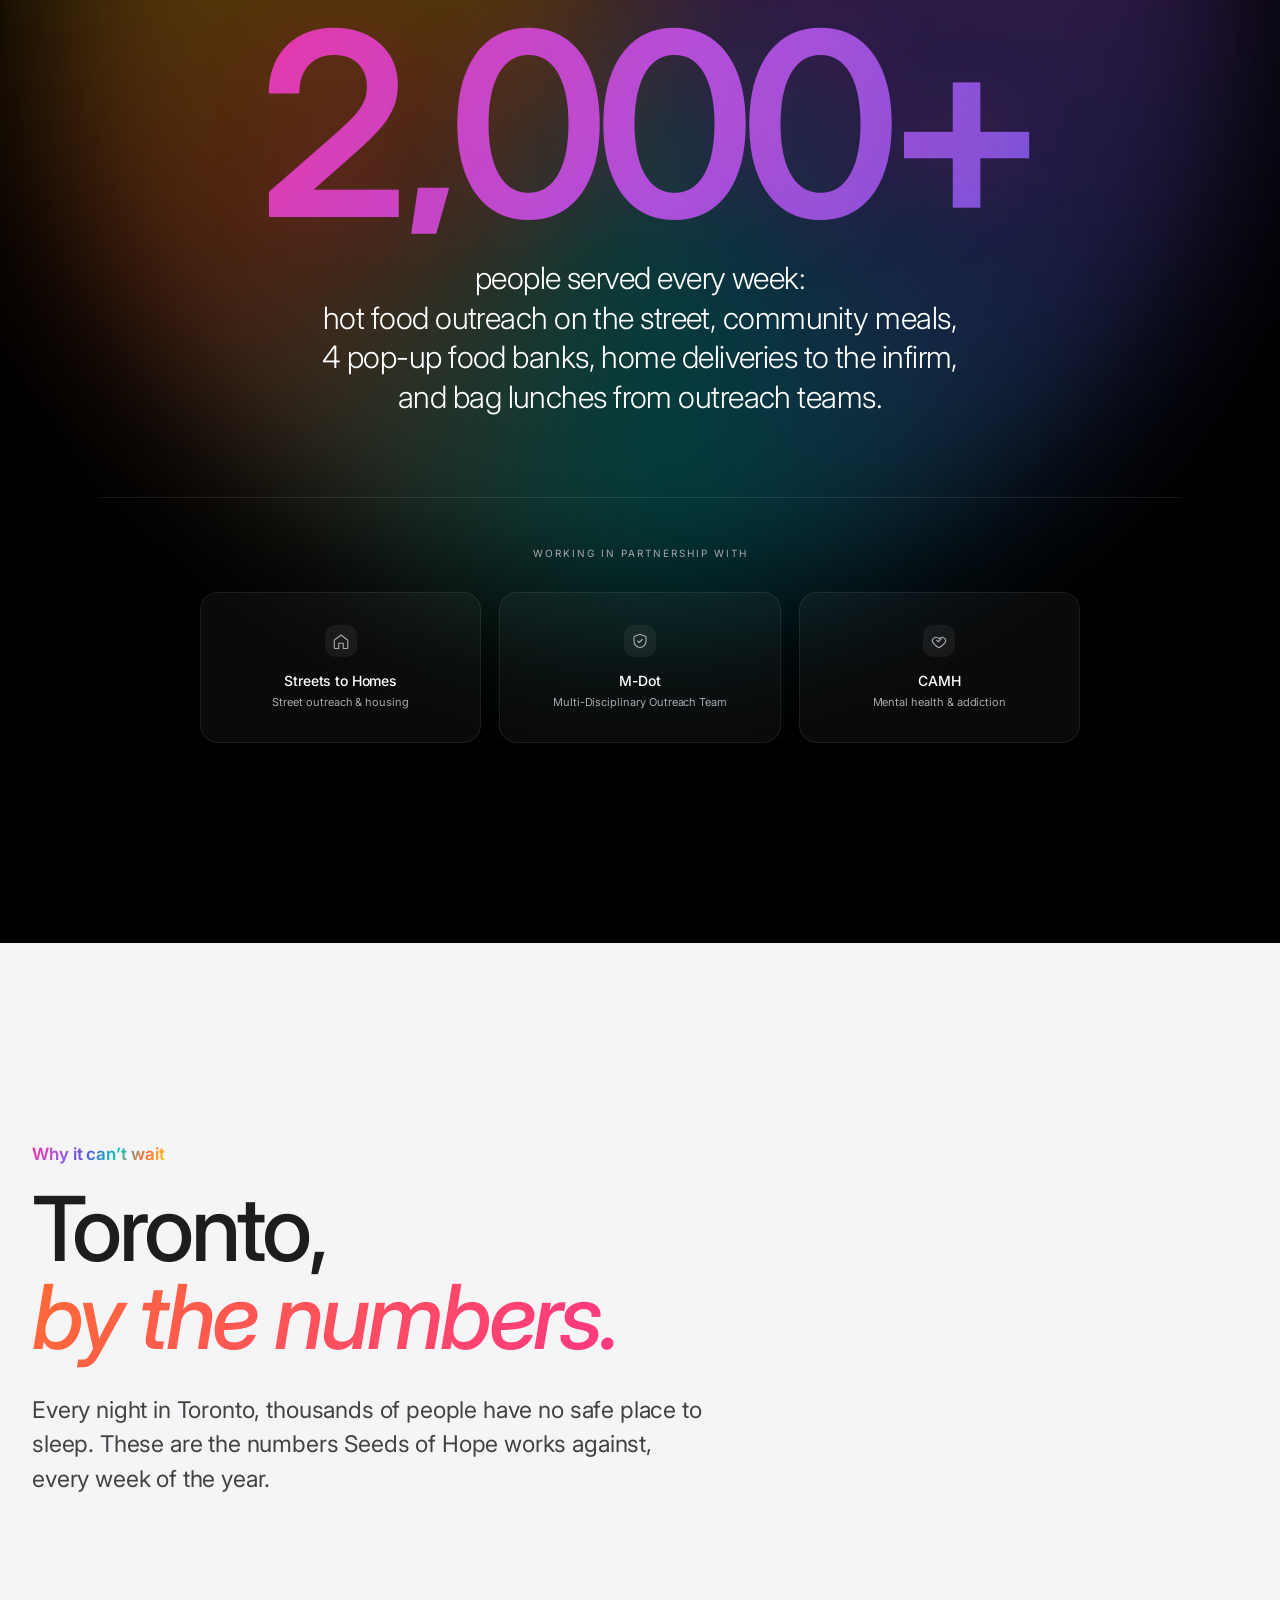
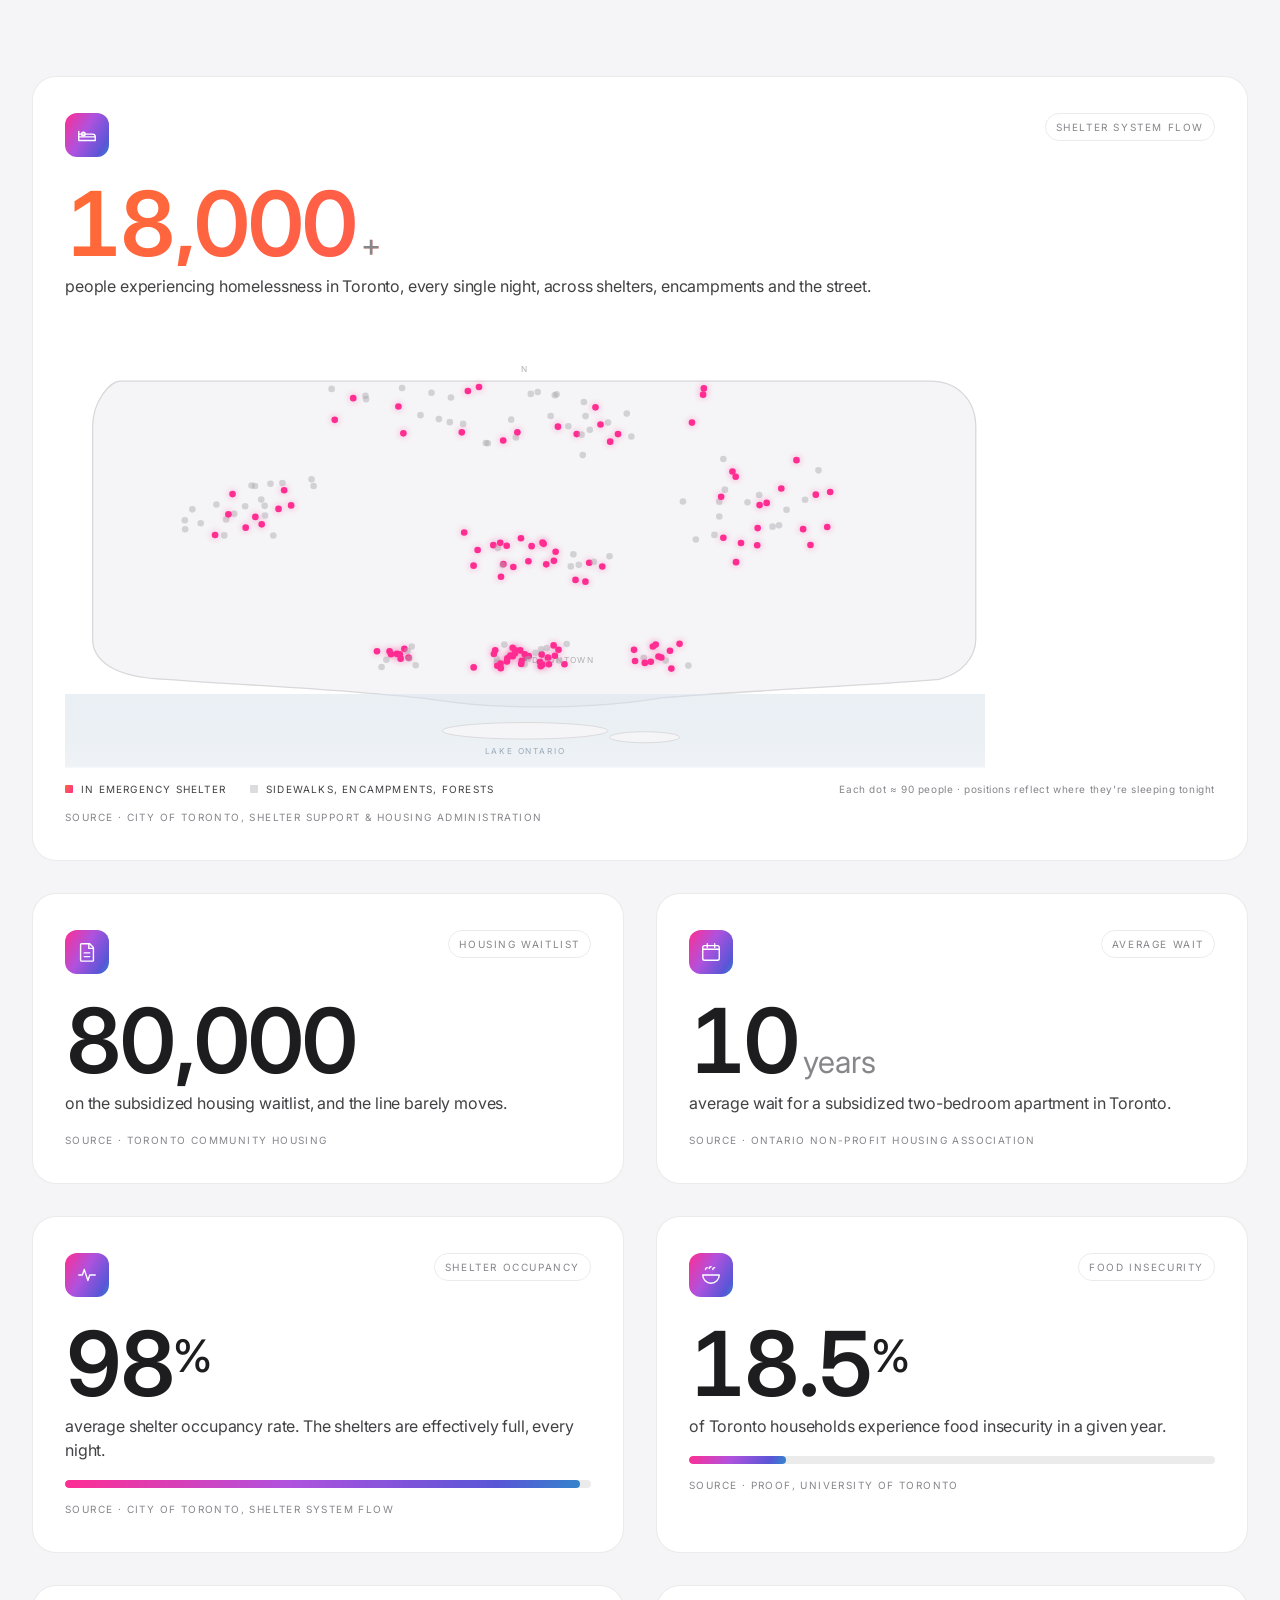
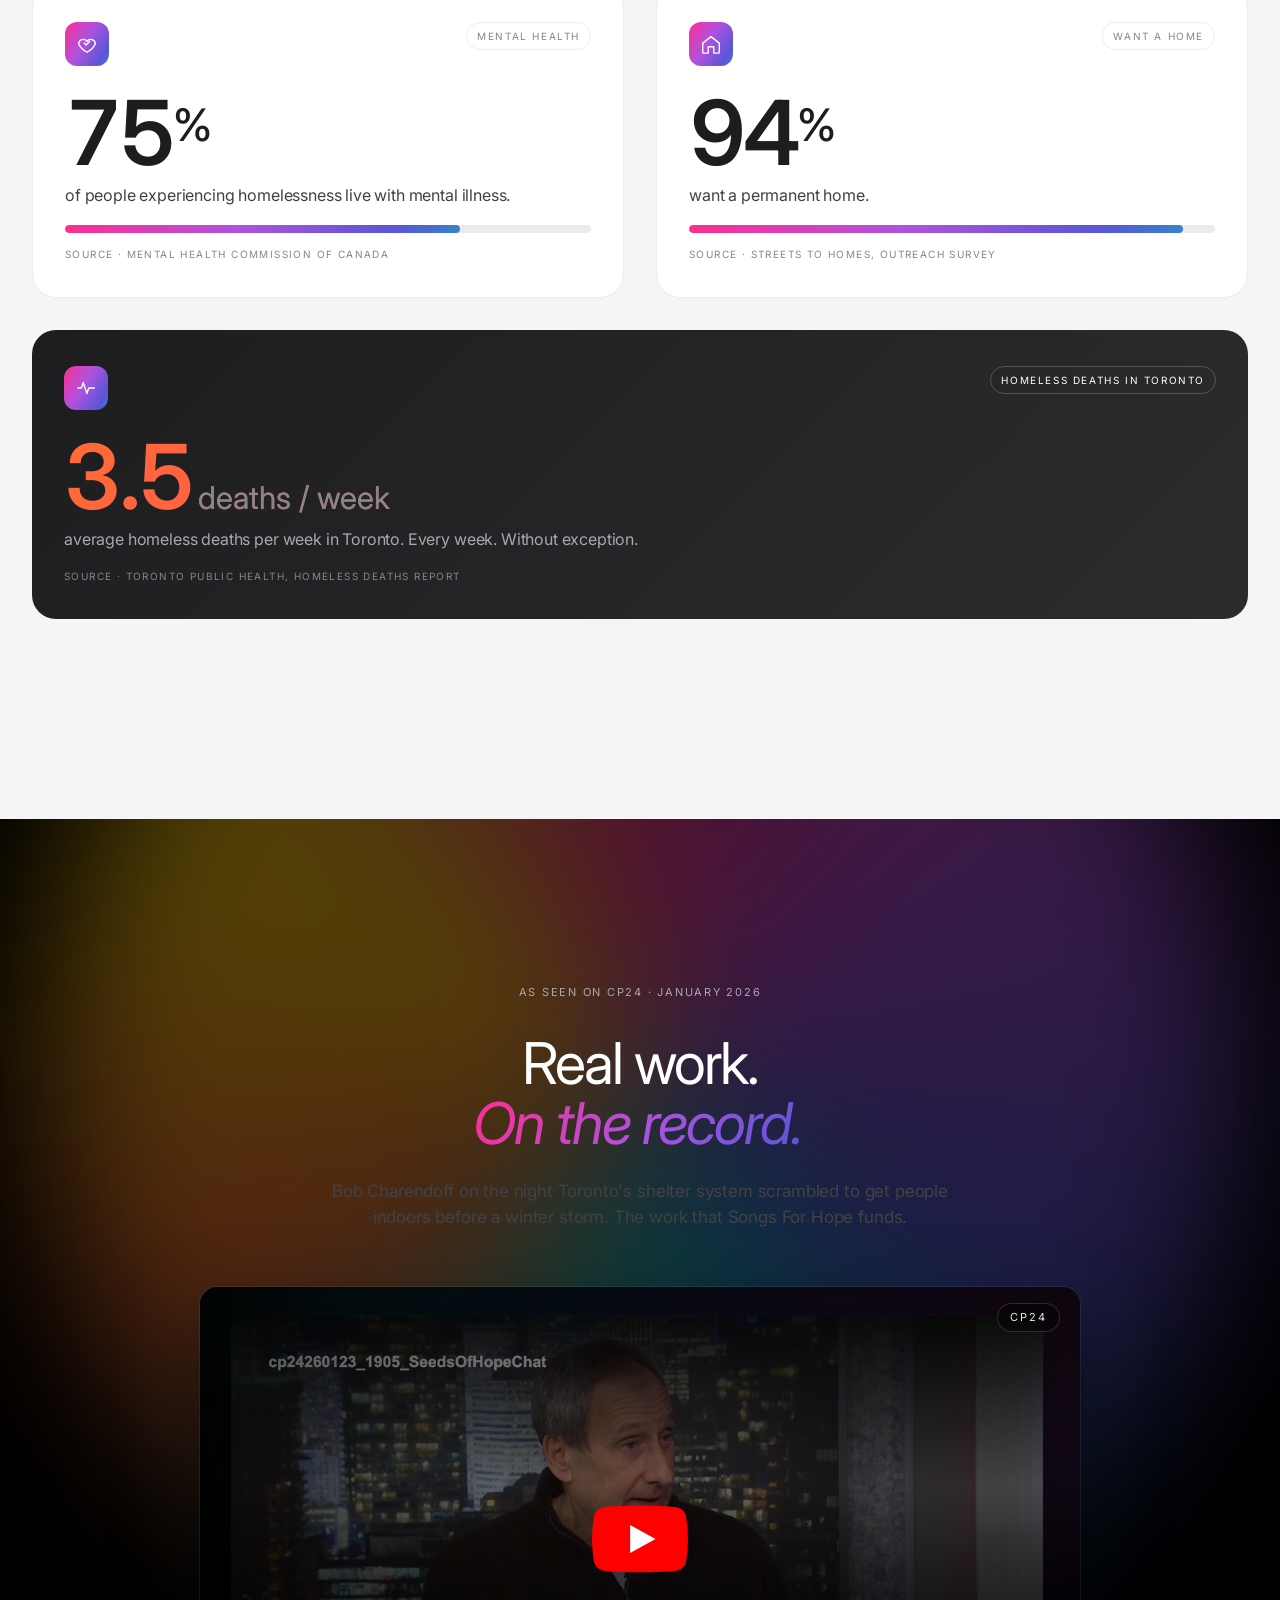
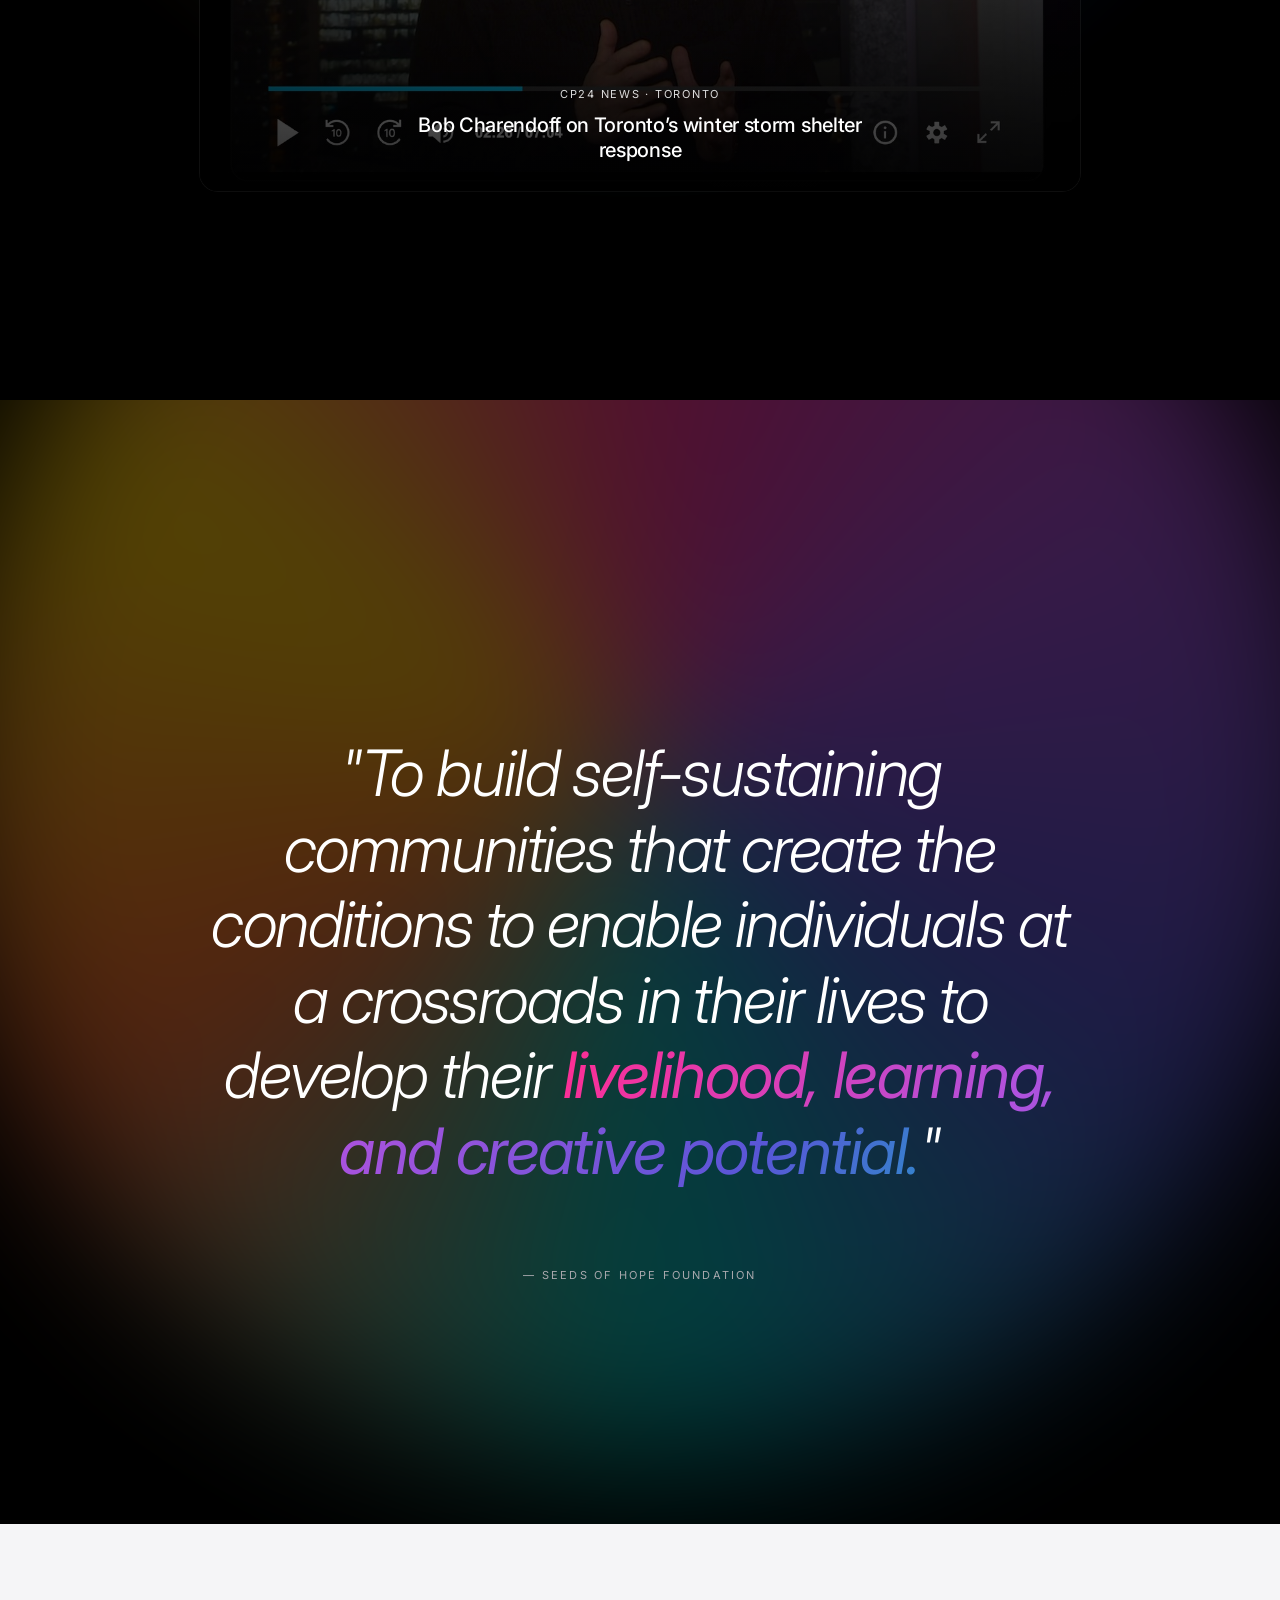
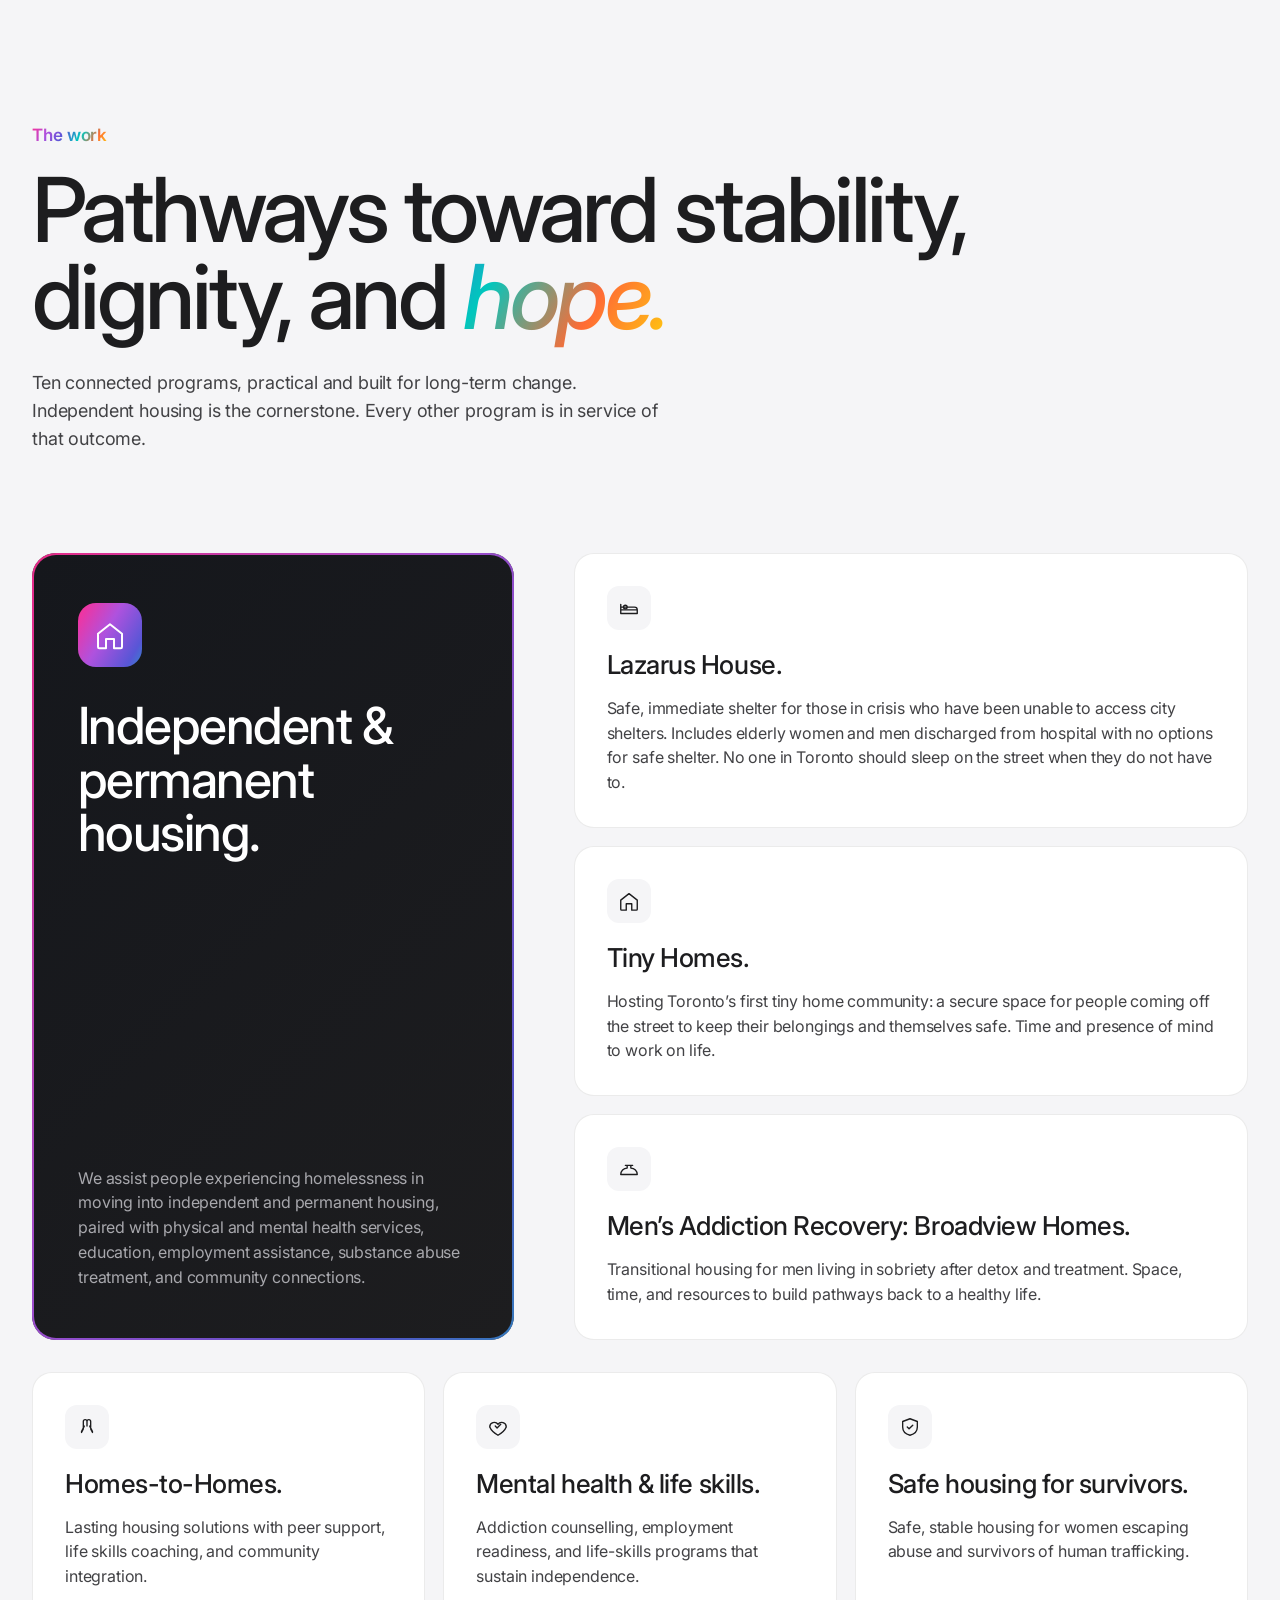
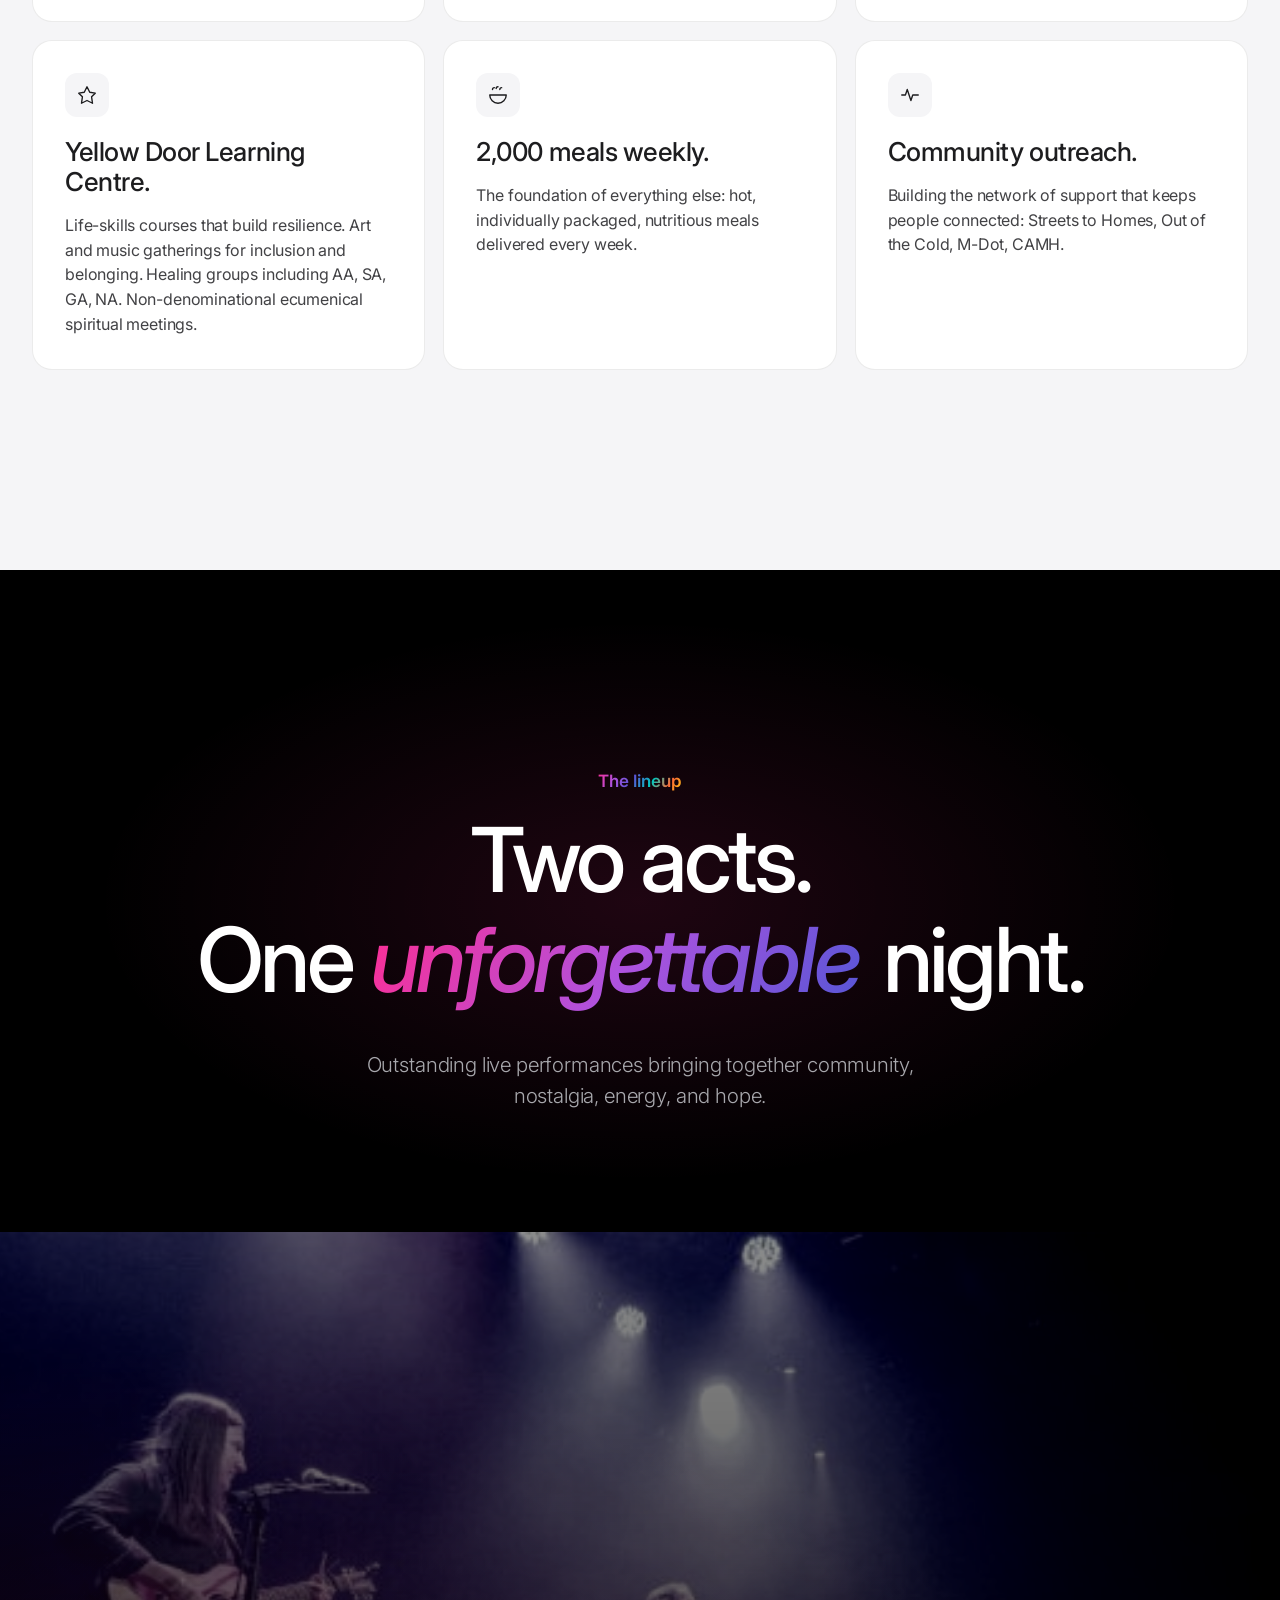
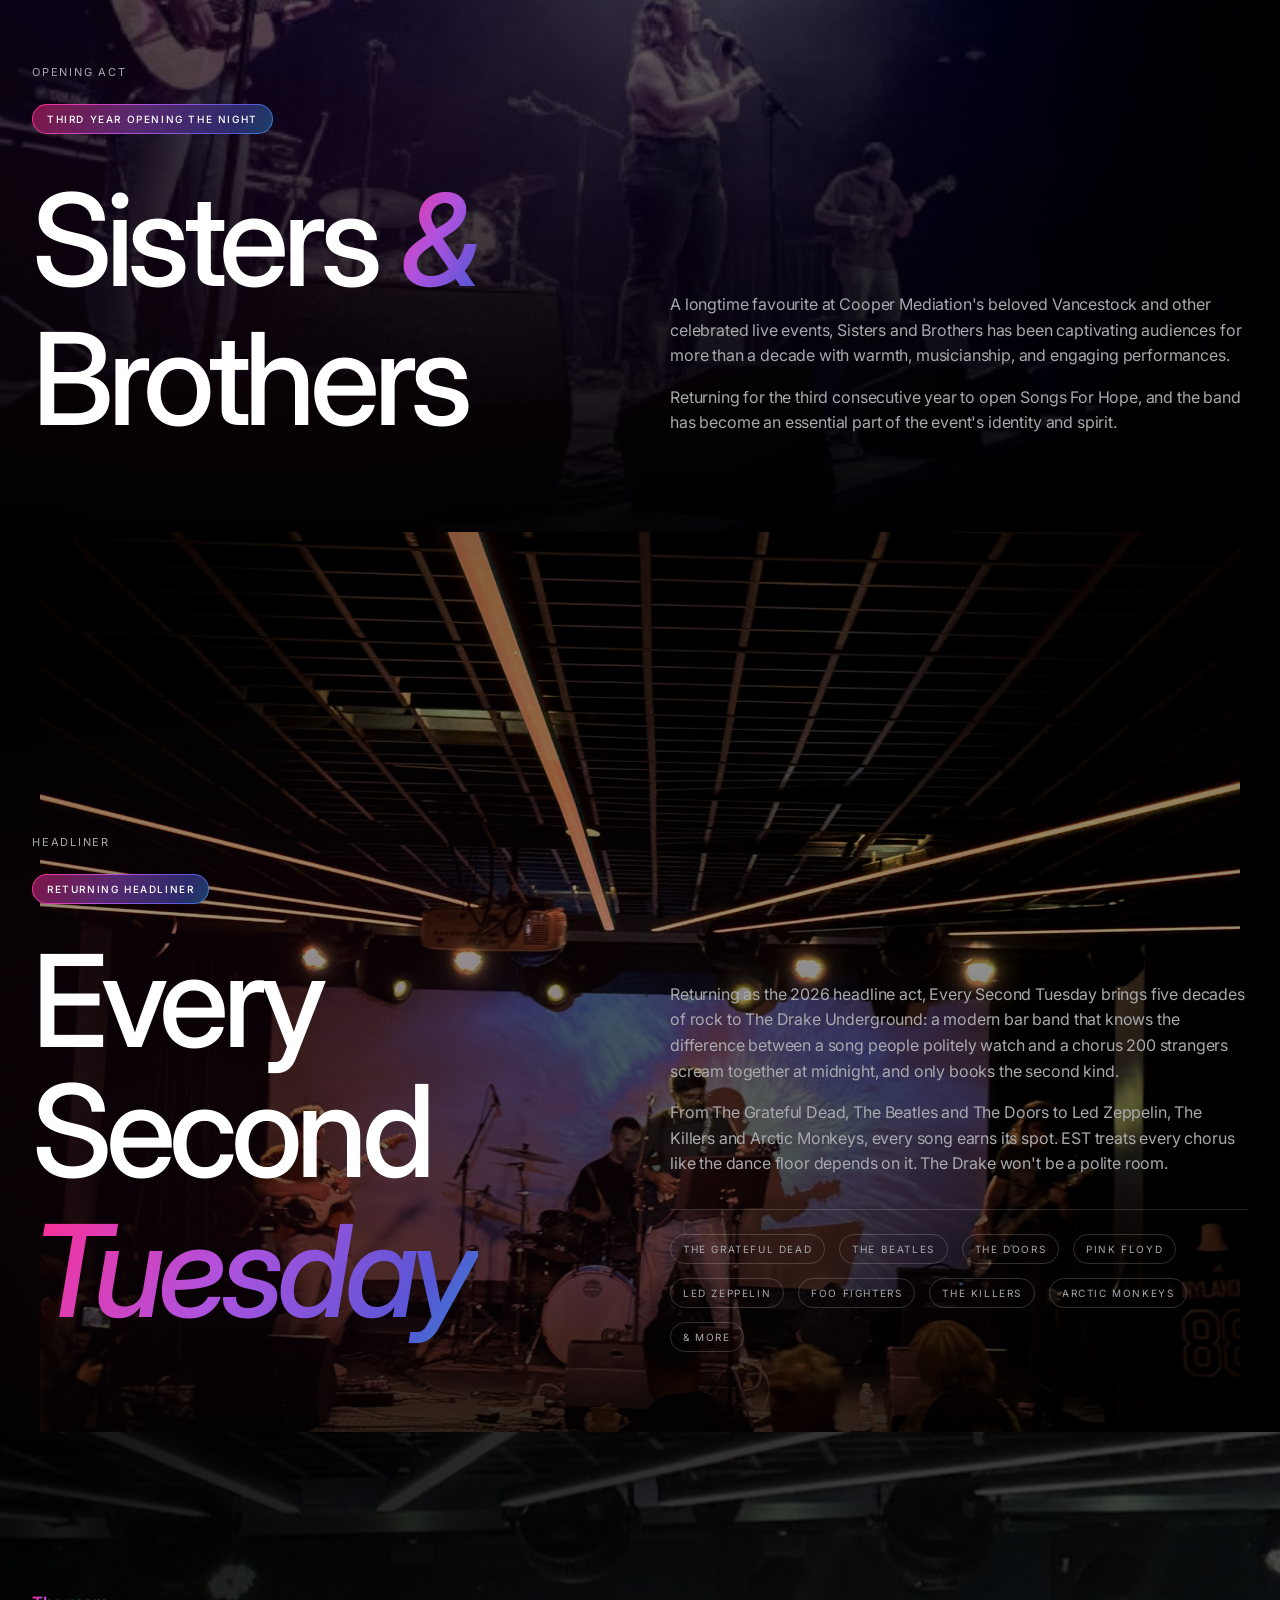
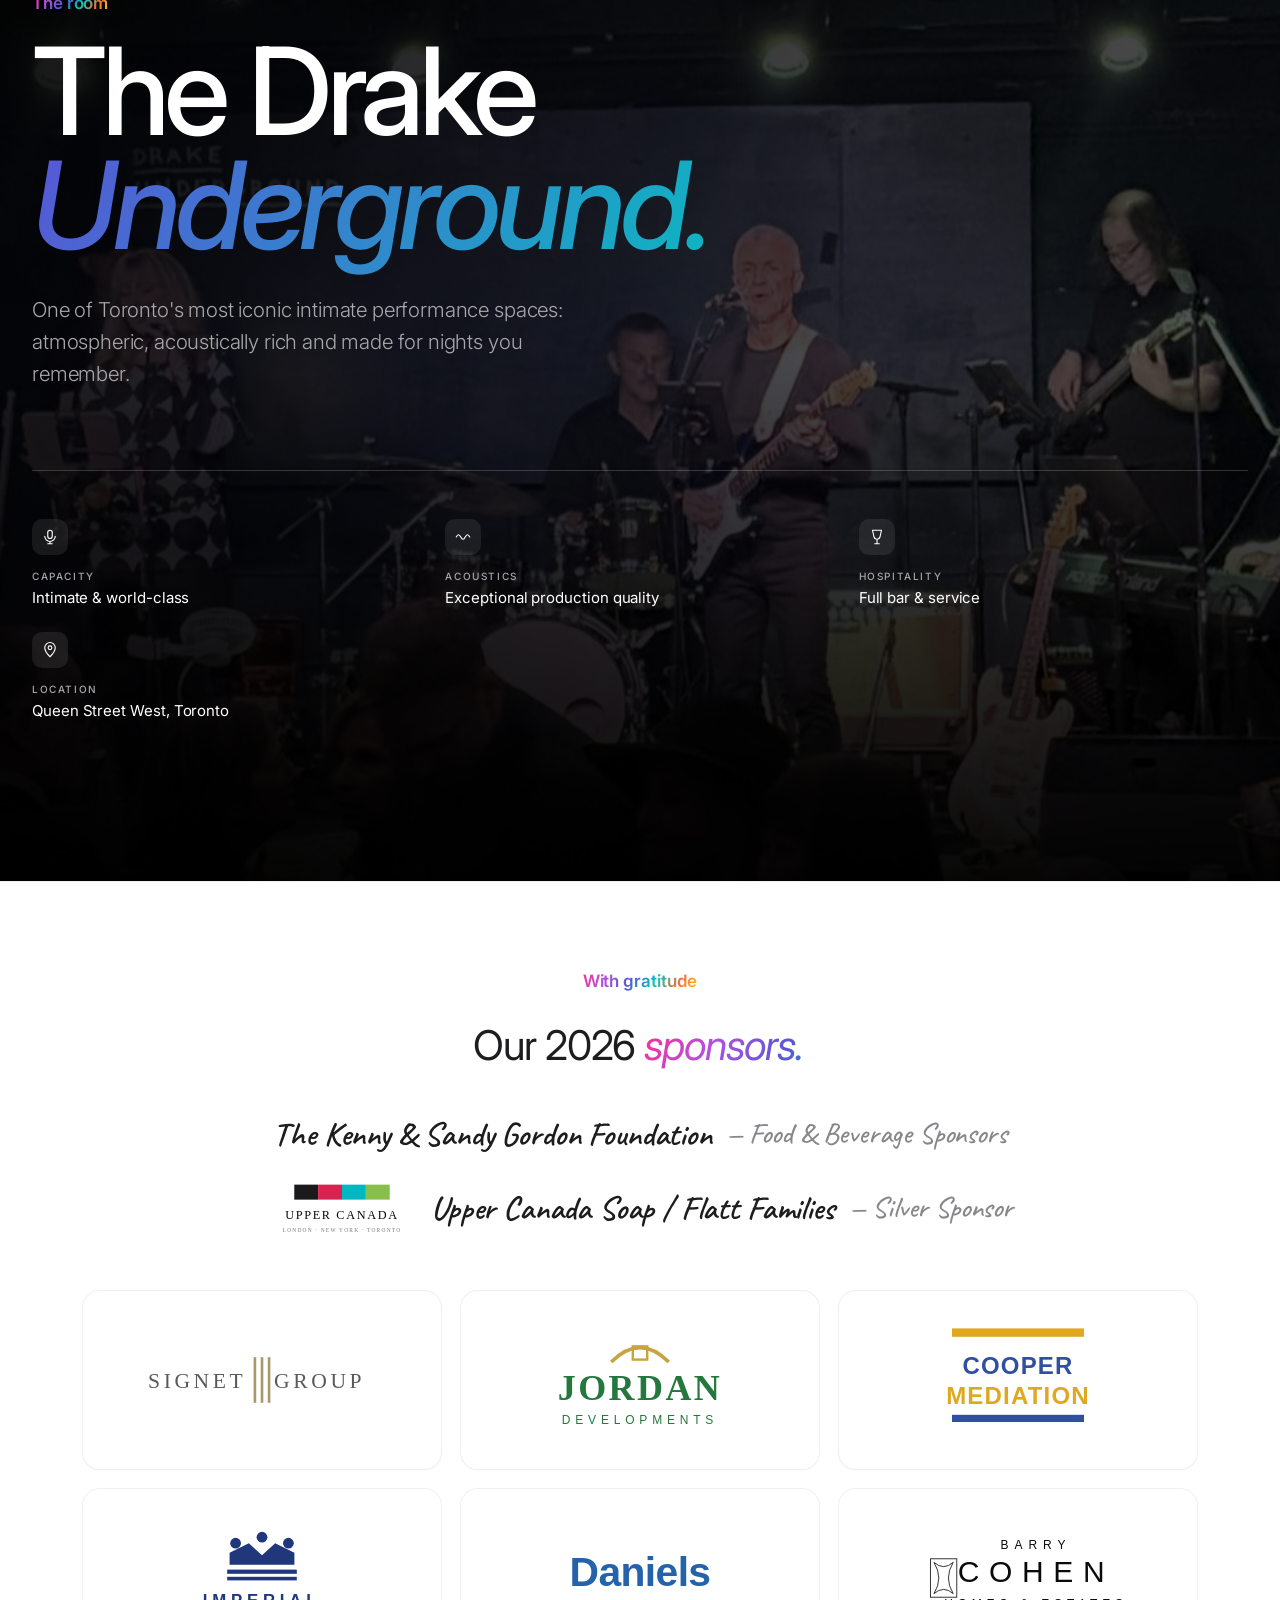
==== commit 524b0602: "New share preview image: hero photo + headline instead of poster" ====
--- a/index.html
+++ b/index.html
@@ -55,8 +55,8 @@
 <meta property="og:url" content="https://www.songsforhope.ca/" />
 <meta property="og:title" content="Songs For Hope 2026 · Saturday, November 14 · The Drake Underground" />
 <meta property="og:description" content="An evening of music and giving in support of Seeds of Hope Foundation. Every Second Tuesday and Sisters &amp; Brothers live at The Drake Underground. Get tickets, donate, and bid in the online auction." />
-<meta property="og:image" content="https://www.songsforhope.ca/photos/sfh2026-og.jpg" />
-<meta property="og:image:alt" content="Songs For Hope 2026 event poster. Saturday, November 14, The Drake Underground." />
+<meta property="og:image" content="https://www.songsforhope.ca/photos/sfh2026-og-v2.jpg" />
+<meta property="og:image:alt" content="One night of music. A year of meals. Songs For Hope 2026, Saturday November 14, The Drake Underground." />
 <meta property="og:image:width" content="1200" />
 <meta property="og:image:height" content="630" />
 <meta property="og:site_name" content="Songs For Hope 2026" />
@@ -66,7 +66,7 @@
 <meta name="twitter:url" content="https://www.songsforhope.ca/" />
 <meta name="twitter:title" content="Songs For Hope 2026 · Saturday, November 14 · The Drake Underground" />
 <meta name="twitter:description" content="An evening of music and giving in support of Seeds of Hope Foundation. Every Second Tuesday and Sisters &amp; Brothers live at The Drake Underground. Get tickets, donate, and bid in the online auction." />
-<meta name="twitter:image" content="https://www.songsforhope.ca/photos/sfh2026-og.jpg" />
+<meta name="twitter:image" content="https://www.songsforhope.ca/photos/sfh2026-og-v2.jpg" />
 
 <!-- Canonical -->
 <link rel="canonical" href="https://www.songsforhope.ca/" />
